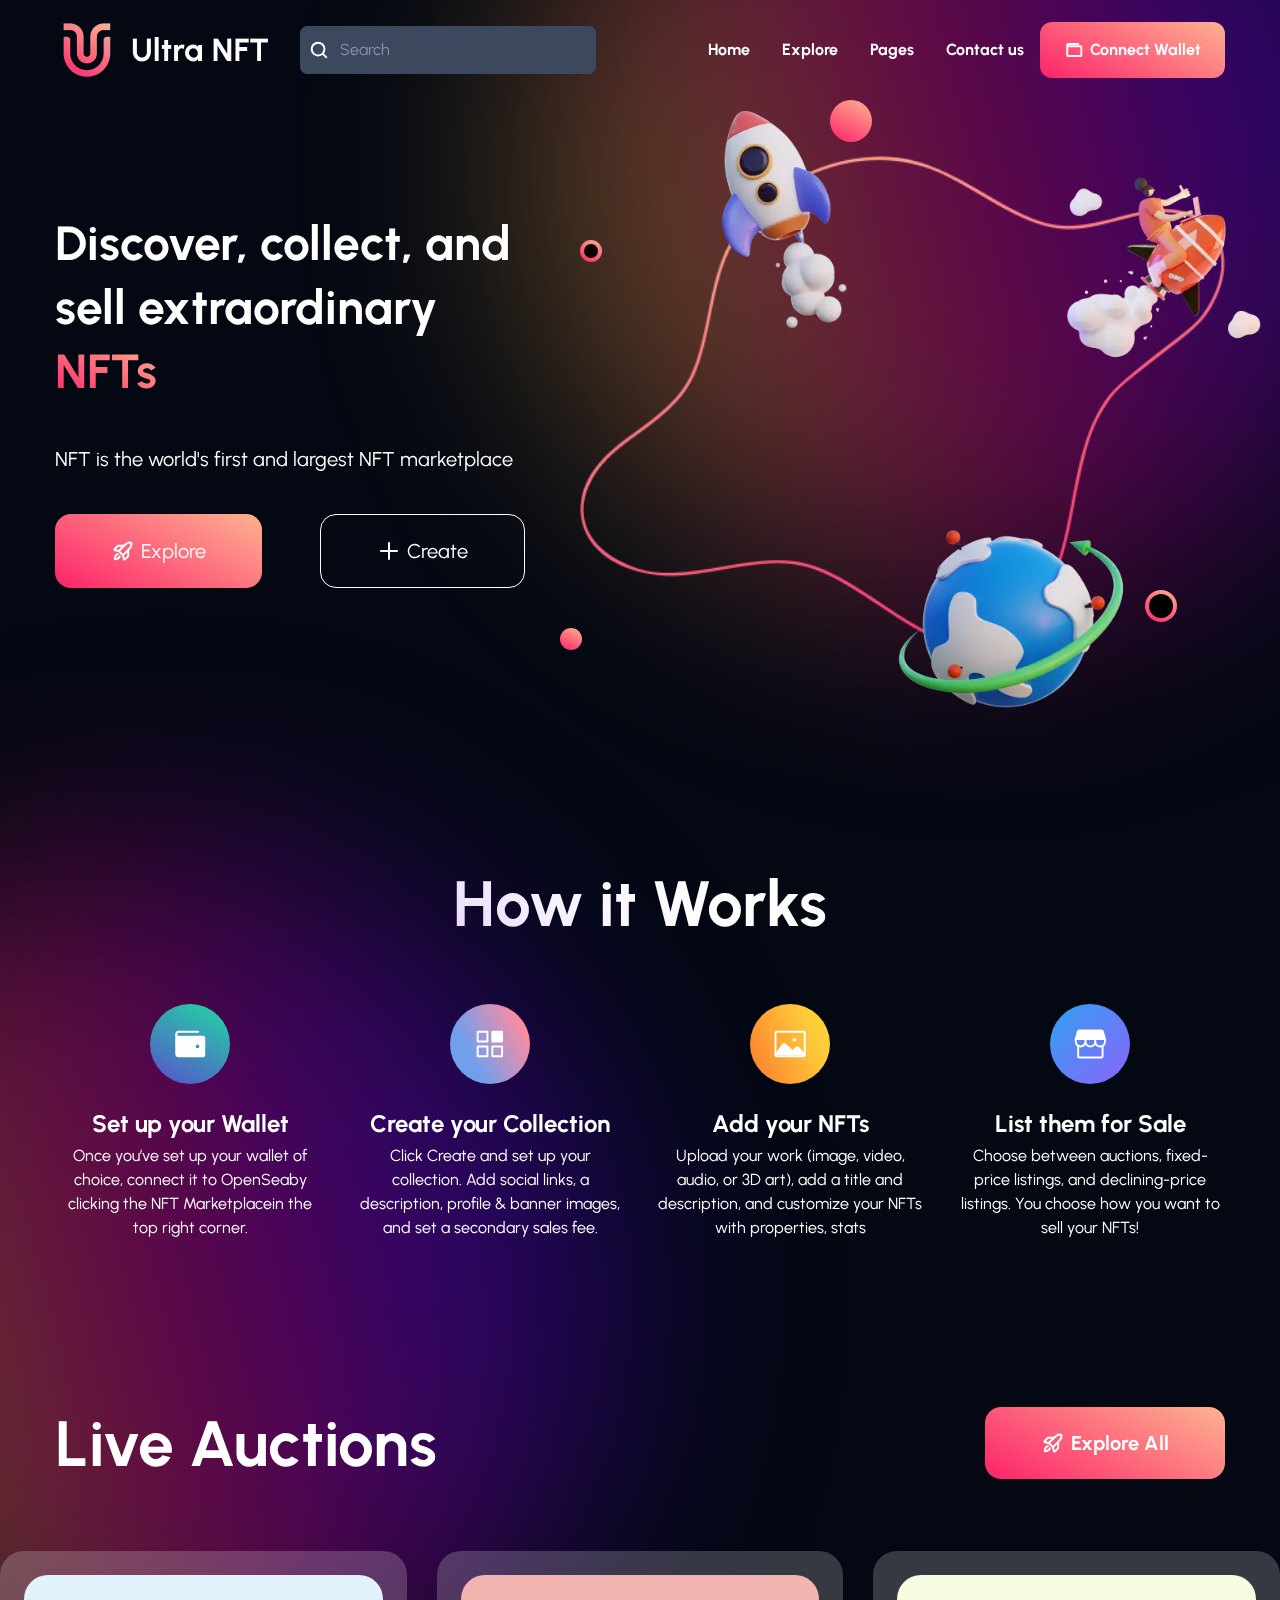
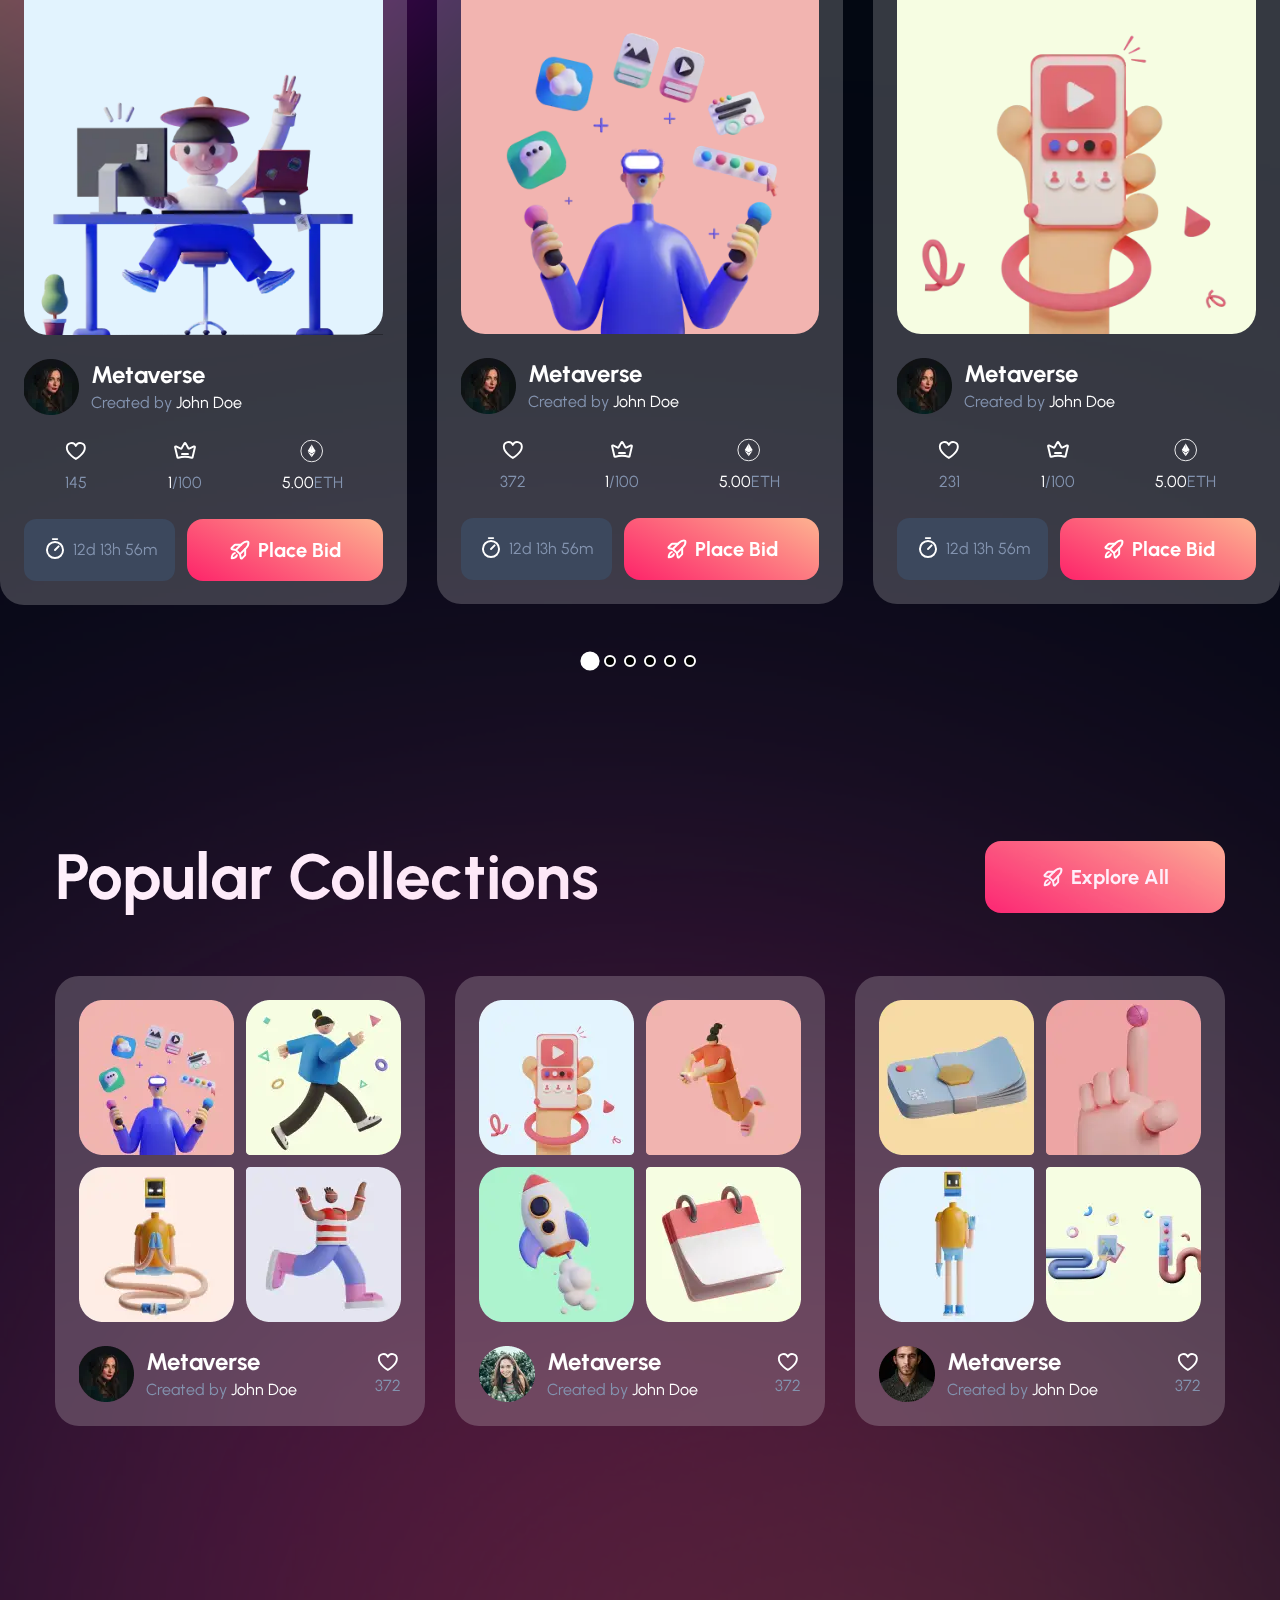
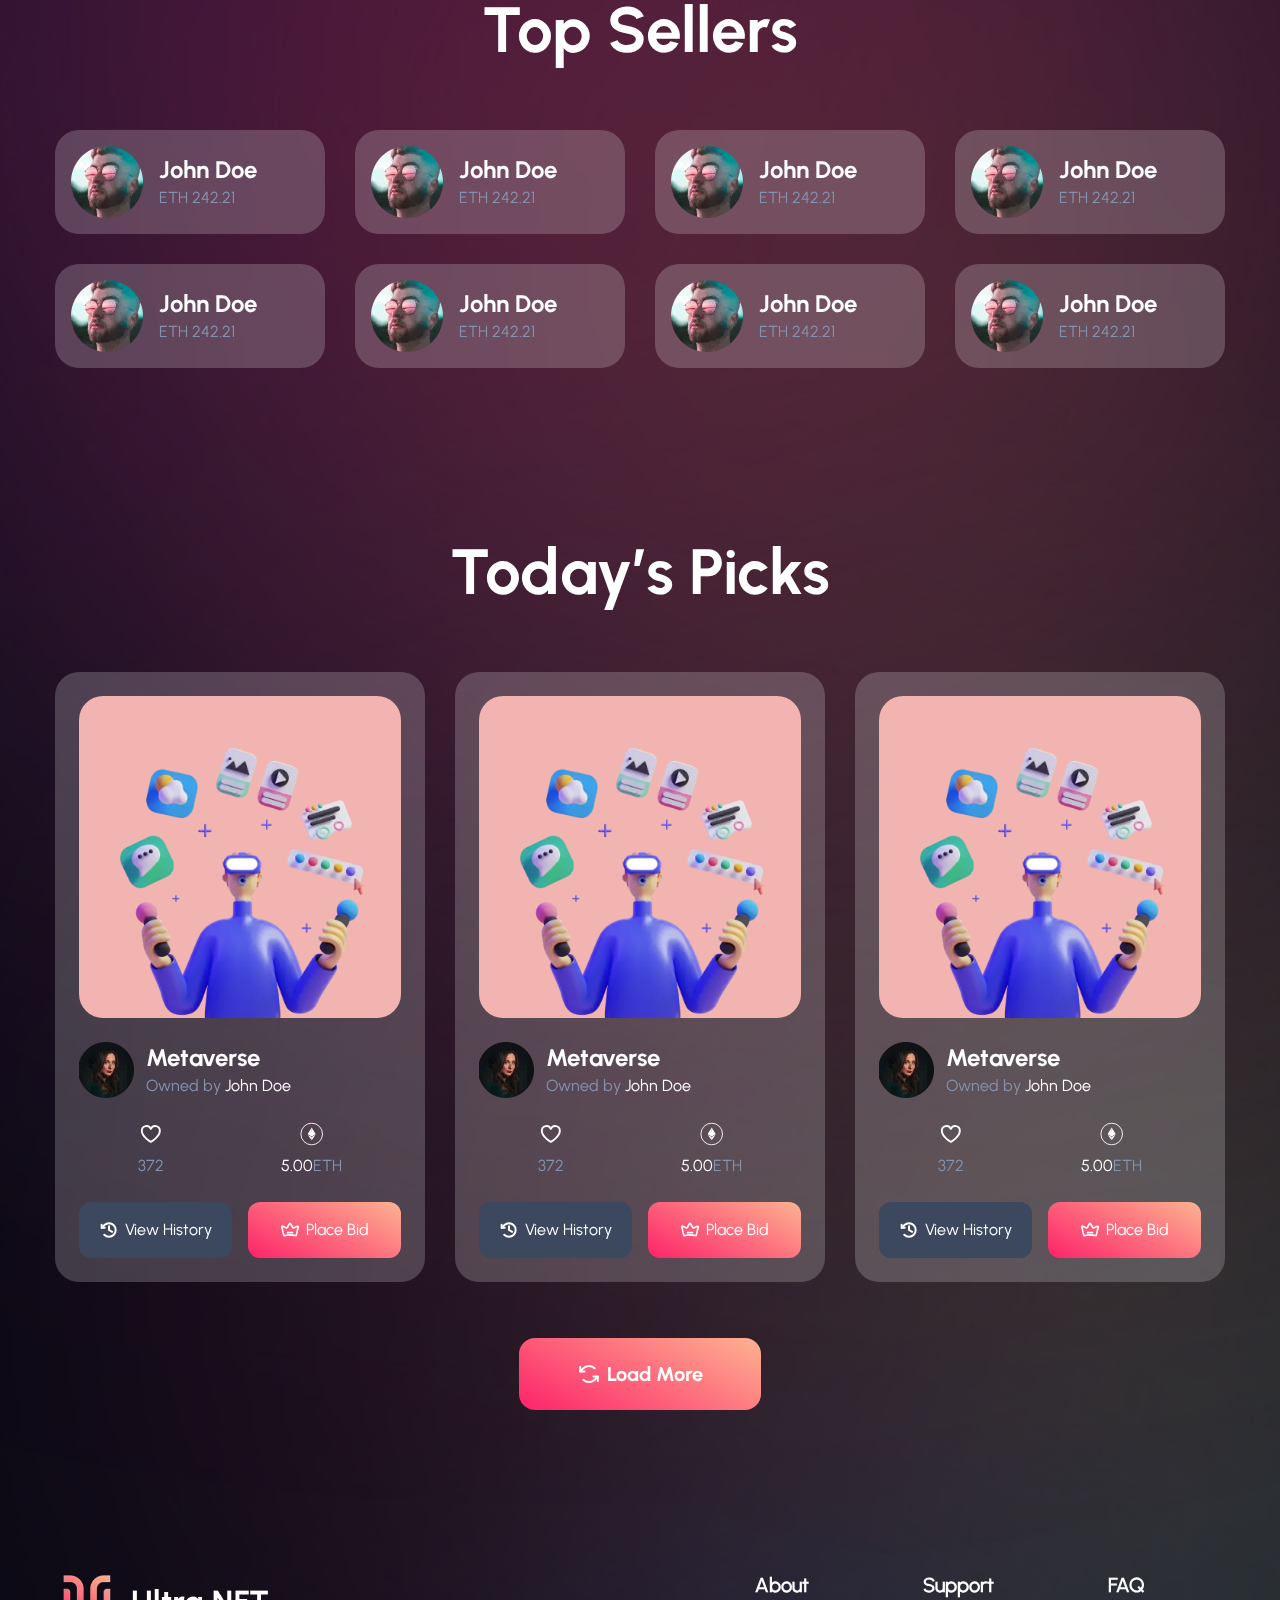
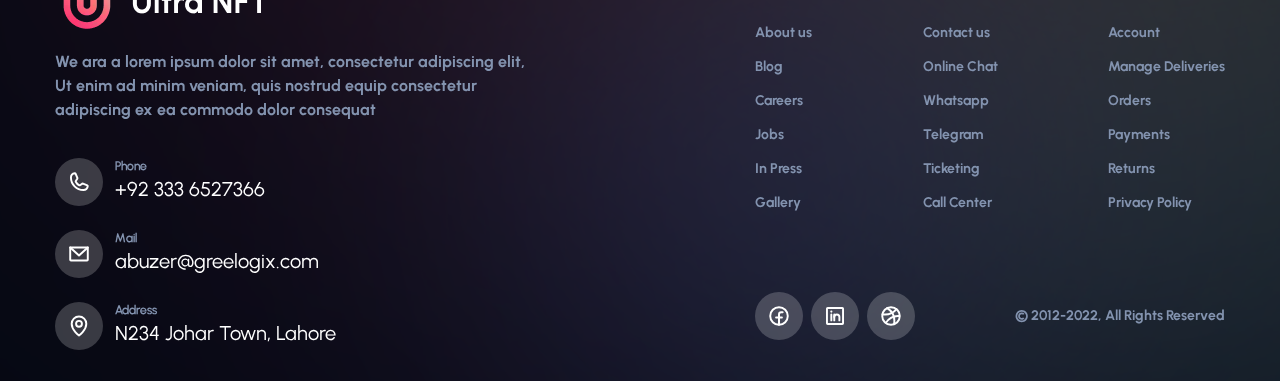
==== index.html @ 26df8d8e "Add files via upload" ====
<!DOCTYPE html><html lang="en">   <head>      <!-- Meta -->      <meta charset='UTF-8'>      <meta http-equiv='X-UA-Compatible' content='IE=edge'>      <meta name='viewport' content='width=device-width, initial-scale=1.0'>      <meta name='apple-mobile-web-app-capable' content='yes'>      <meta content='yes' name='apple-touch-fullscreen' />      <meta name='apple-mobile-web-app-status-bar-style' content='black'>      <meta name='mssmarttagspreventparsing' content='true'>      <meta name='yandex-verification' content='38ffc5af88a5d596'>      <meta name='google-site-verification' content='8porN1DgQJZZs7RTNJO_O0OTJG6d3swz6xW0bXPfXVc'>      <meta name='robots' content='index, follow'>      <meta name='author' content='Oliynyk Artem'>      <meta name='description' content='Page was made by Artem Oliynyk Page was made by Artem Oliynyk Page was made by Artem Oliynyk Page was made by Artem Oliynyk Page was made by Artem Oliynyk Page was made by Artem Oliynyk'>      <!-- css -->      <link rel="stylesheet" crossorigin="use-credentials" href="css/style.min.css">       <link rel="stylesheet" crossorigin="anonymous" href="https://www.unpkg.com/swiper/swiper-bundle.min.css">      <link rel="apple-touch-icon" sizes="180x180" href="img/favicon/apple-touch-icon.png">      <link rel="icon" type="image/png" sizes="32x32" href="img/favicon/favicon-32x32.png">      <link rel="icon" type="image/png" sizes="16x16" href="img/favicon//favicon-16x16.png">      <!-- title -->      <title>Главная</title>   </head>   <body>      <div class="container">         <header class='header'>   <div class='wrapper'>      <div class='header__body'>         <a href='index.html' class='header__logo'>            <picture><source srcset="img/logo.webp" type="image/webp"><img src="img/logo.png" alt=""></picture>         </a>          <div class='header__burger'>             <span></span>          </div>         <div class='header__menu'>            <form action="#" class="header__form">               <button type="submit" class="header__form-button"><picture><source srcset="img/icons/icons.svg#search" type="image/webp"><img src="img/icons/icons.svg#search" alt=""></picture></button>               <input type="text" class="header__form-input header__link text" placeholder="Search">            </form>            <div class="header__container">               <ul class='header__list'>                  <li>                     <a href="index.html" class="header__link text">Home</a>                  </li>                  <li>                     <a href="explore.html" class="header__link text">Explore</a>                  </li>                  <li>                     <a href="#" class="header__link text">Pages</a>                  </li>                  <li>                     <a href="#" class="header__link text">Contact us</a>                  </li>               </ul>               <a href="#" class="header__button header__link text"><picture><source srcset="img/icons/icons.svg#wallet" type="image/webp"><img src="img/icons/icons.svg#wallet" alt=""></picture>Connect Wallet</a>            </div>         </div>      </div>   </div></header>         <main class="main">         <div class="decor decor--first"></div>           <section class="start">              <div class="wrapper">                 <div class="start__body">                  <div class="start__container">                     <h1 class="start__title">Discover, collect, and sell extraordinary<span> NFTs</span></h1>                     <p class="start__text subtitle">NFT is the world's first and largest NFT marketplace</p>                     <div class="start__content">                        <a href="explore.html" class="start__button button button--color start__text subtitle"><picture><source srcset="img/icons/icons.svg#rocket" type="image/webp"><img src="img/icons/icons.svg#rocket" alt=""></picture> Explore</a>                        <a href="#" class="start__button button button--black start__text subtitle"><picture><source srcset="img/icons/icons.svg#plus" type="image/webp"><img src="img/icons/icons.svg#plus" alt=""></picture>Create</a>                     </div>                  </div>                  <div class="start__img">                     <picture><source srcset="img/start-rocket1.webp" type="image/webp"><img src="img/start-rocket1.png" class="start__item start__item--first" alt=""></picture>                     <picture><source srcset="img/start-rocket2.webp" type="image/webp"><img src="img/start-rocket2.png" class="start__item start__item--second" alt=""></picture>                     <picture><source srcset="img/start-planet.webp" type="image/webp"><img src="img/start-planet.png" class="start__item start__item--third" alt=""></picture>                     <div class="start__decor start__decor--border start__decor--first"></div>                     <div class="start__decor start__decor--full start__decor--second"></div>                     <div class="start__decor start__decor--border start__decor--third"></div>                     <div class="start__decor start__decor--full start__decor--fourth"></div>                  </div>                 </div>              </div>           </section>           <section class="work post">              <div class="wrapper">                 <h2 class="work__title title">How it Works</h2>                 <div class="work__items">                     <div class="work__item">                        <div class="work__item-img">                           <picture><source srcset="img/icons/icons.svg#work-1" type="image/webp"><img src="img/icons/icons.svg#work-1" alt=""></picture>                        </div>                        <h4 class="work__item-title subtext">Set up your Wallet</h4>                        <p class="work__item-text text">Once you’ve set up your wallet of choice, connect it to OpenSeaby clicking the NFT Marketplacein the top right corner.</p>                     </div>                     <div class="work__item">                        <div class="work__item-img">                           <picture><source srcset="img/icons/icons.svg#work-2" type="image/webp"><img src="img/icons/icons.svg#work-2" alt=""></picture>                        </div>                        <h4 class="work__item-title subtext">Create your Collection</h4>                        <p class="work__item-text text">Click Create and set up your collection. Add social links, a description, profile & banner images, and set a secondary sales fee.</p>                     </div>                     <div class="work__item">                        <div class="work__item-img">                           <picture><source srcset="img/icons/icons.svg#work-3" type="image/webp"><img src="img/icons/icons.svg#work-3" alt=""></picture>                        </div>                        <h4 class="work__item-title subtext">Add your NFTs</h4>                        <p class="work__item-text text">Upload your work (image, video, audio, or 3D art), add a title and description, and customize your NFTs with properties, stats</p>                     </div>                     <div class="work__item">                        <div class="work__item-img">                           <picture><source srcset="img/icons/icons.svg#work-4" type="image/webp"><img src="img/icons/icons.svg#work-4" alt=""></picture>                        </div>                        <h4 class="work__item-title subtext">List them for Sale</h4>                        <p class="work__item-text text">Choose between auctions, fixed-price listings, and declining-price listings. You choose how you want to sell your NFTs!</p>                     </div>                 </div>              </div>              <div class="decor decor--second"></div>           </section>           <section class="auction">              <div class="wrapper">                 <div class="auction__container">                    <h2 class="auction__title title">Live Auctions</h2>                    <a href="explore.html" class="auction__button button button--color subtitle"><picture><source srcset="img/icons/icons.svg#rocket" type="image/webp"><img src="img/icons/icons.svg#rocket" alt=""></picture>Explore All</a>                 </div>               </div>                 <div class='auction__swiper swiper'>                    <div class='swiper-container'>                       <div class='swiper-wrapper'>                          <div class='swiper-slide slide'>                             <div class="slide__img">                                <picture><source srcset="img/swiper-1.webp" type="image/webp"><img src="img/swiper-1.png" alt=""></picture>                             </div>                             <div class="slide__contact">                                 <picture><source srcset="img/swiper-contact.webp" type="image/webp"><img src="img/swiper-contact.png" alt=""></picture>                                 <div class="slide__contact-info">                                    <h4 class="slide__title subtext">Metaverse</h4>                                    <p class="slide__text text">Created by <span>John Doe</span></p>                                 </div>                              </div>                              <div class="slide__items">                                 <div class="slide__item">                                    <picture><source srcset="img/icons/icons.svg#heart" type="image/webp"><img src="img/icons/icons.svg#heart" alt=""></picture>                                    <p class="slide__text text">145</p>                                 </div>                                 <div class="slide__item">                                    <picture><source srcset="img/icons/icons.svg#crown" type="image/webp"><img src="img/icons/icons.svg#crown" alt=""></picture>                                    <p class="slide__text text"><span>1</span>/100</p>                                 </div>                                 <div class="slide__item">                                    <picture><source srcset="img/icons/icons.svg#coin" type="image/webp"><img src="img/icons/icons.svg#coin" alt=""></picture>                                    <p class="slide__text text"><span>5.00</span>ETH</p>                                 </div>                              </div>                              <div class="slide__content">                                <div class="slide__time slide__text text"><picture><source srcset="img/icons/icons.svg#timer" type="image/webp"><img src="img/icons/icons.svg#timer" alt=""></picture>12d 13h 56m</div>                                <a href="#" class="auction__button button button--color subtitle"><picture><source srcset="img/icons/icons.svg#rocket" type="image/webp"><img src="img/icons/icons.svg#rocket" alt=""></picture>Place Bid</a>                              </div>                                                        </div>                           <div class='swiper-slide slide'>                              <div class="slide__img">                                 <picture><source srcset="img/swiper-2.webp" type="image/webp"><img src="img/swiper-2.png" alt=""></picture>                              </div>                              <div class="slide__contact">                                  <picture><source srcset="img/swiper-contact.webp" type="image/webp"><img src="img/swiper-contact.png" alt=""></picture>                                  <div class="slide__contact-info">                                     <h4 class="slide__title subtext">Metaverse</h4>                                     <p class="slide__text text">Created by <span>John Doe</span></p>                                  </div>                               </div>                               <div class="slide__items">                                  <div class="slide__item">                                     <picture><source srcset="img/icons/icons.svg#heart" type="image/webp"><img src="img/icons/icons.svg#heart" alt=""></picture>                                     <p class="slide__text text">372</p>                                  </div>                                  <div class="slide__item">                                     <picture><source srcset="img/icons/icons.svg#crown" type="image/webp"><img src="img/icons/icons.svg#crown" alt=""></picture>                                     <p class="slide__text text"><span>1</span>/100</p>                                  </div>                                  <div class="slide__item">                                     <picture><source srcset="img/icons/icons.svg#coin" type="image/webp"><img src="img/icons/icons.svg#coin" alt=""></picture>                                     <p class="slide__text text"><span>5.00</span>ETH</p>                                  </div>                               </div>                               <div class="slide__content">                                 <div class="slide__time slide__text text"><picture><source srcset="img/icons/icons.svg#timer" type="image/webp"><img src="img/icons/icons.svg#timer" alt=""></picture>12d 13h 56m</div>                                 <a href="#" class="auction__button button button--color subtitle"><picture><source srcset="img/icons/icons.svg#rocket" type="image/webp"><img src="img/icons/icons.svg#rocket" alt=""></picture>Place Bid</a>                               </div>                                                         </div>                            <div class='swiper-slide slide'>                              <div class="slide__img">                                 <picture><source srcset="img/swiper-3.webp" type="image/webp"><img src="img/swiper-3.png" alt=""></picture>                              </div>                              <div class="slide__contact">                                  <picture><source srcset="img/swiper-contact.webp" type="image/webp"><img src="img/swiper-contact.png" alt=""></picture>                                  <div class="slide__contact-info">                                     <h4 class="slide__title subtext">Metaverse</h4>                                     <p class="slide__text text">Created by <span>John Doe</span></p>                                  </div>                               </div>                               <div class="slide__items">                                  <div class="slide__item">                                     <picture><source srcset="img/icons/icons.svg#heart" type="image/webp"><img src="img/icons/icons.svg#heart" alt=""></picture>                                     <p class="slide__text text">231</p>                                  </div>                                  <div class="slide__item">                                     <picture><source srcset="img/icons/icons.svg#crown" type="image/webp"><img src="img/icons/icons.svg#crown" alt=""></picture>                                     <p class="slide__text text"><span>1</span>/100</p>                                  </div>                                  <div class="slide__item">                                     <picture><source srcset="img/icons/icons.svg#coin" type="image/webp"><img src="img/icons/icons.svg#coin" alt=""></picture>                                     <p class="slide__text text"><span>5.00</span>ETH</p>                                  </div>                               </div>                               <div class="slide__content">                                 <div class="slide__time slide__text text"><picture><source srcset="img/icons/icons.svg#timer" type="image/webp"><img src="img/icons/icons.svg#timer" alt=""></picture>12d 13h 56m</div>                                 <a href="#" class="auction__button button button--color subtitle"><picture><source srcset="img/icons/icons.svg#rocket" type="image/webp"><img src="img/icons/icons.svg#rocket" alt=""></picture>Place Bid</a>                               </div>                                                         </div>                            <div class='swiper-slide slide'>                              <div class="slide__img">                                 <picture><source srcset="img/swiper-4.webp" type="image/webp"><img src="img/swiper-4.png" alt=""></picture>                              </div>                              <div class="slide__contact">                                  <picture><source srcset="img/swiper-contact.webp" type="image/webp"><img src="img/swiper-contact.png" alt=""></picture>                                  <div class="slide__contact-info">                                     <h4 class="slide__title subtext">Metaverse</h4>                                     <p class="slide__text text">Created by <span>John Doe</span></p>                                  </div>                               </div>                               <div class="slide__items">                                  <div class="slide__item">                                     <picture><source srcset="img/icons/icons.svg#heart" type="image/webp"><img src="img/icons/icons.svg#heart" alt=""></picture>                                     <p class="slide__text text">321</p>                                  </div>                                  <div class="slide__item">                                     <picture><source srcset="img/icons/icons.svg#crown" type="image/webp"><img src="img/icons/icons.svg#crown" alt=""></picture>                                     <p class="slide__text text"><span>1</span>/100</p>                                  </div>                                  <div class="slide__item">                                     <picture><source srcset="img/icons/icons.svg#coin" type="image/webp"><img src="img/icons/icons.svg#coin" alt=""></picture>                                     <p class="slide__text text"><span>5.00</span>ETH</p>                                  </div>                               </div>                               <div class="slide__content">                                 <div class="slide__time slide__text text"><picture><source srcset="img/icons/icons.svg#timer" type="image/webp"><img src="img/icons/icons.svg#timer" alt=""></picture>12d 13h 56m</div>                                 <a href="#" class="auction__button button button--color subtitle"><picture><source srcset="img/icons/icons.svg#rocket" type="image/webp"><img src="img/icons/icons.svg#rocket" alt=""></picture>Place Bid</a>                               </div>                                                         </div>                            <div class='swiper-slide slide'>                              <div class="slide__img">                                 <picture><source srcset="img/swiper-3.webp" type="image/webp"><img src="img/swiper-3.png" alt=""></picture>                              </div>                              <div class="slide__contact">                                  <picture><source srcset="img/swiper-contact.webp" type="image/webp"><img src="img/swiper-contact.png" alt=""></picture>                                  <div class="slide__contact-info">                                     <h4 class="slide__title subtext">Metaverse</h4>                                     <p class="slide__text text">Created by <span>John Doe</span></p>                                  </div>                               </div>                               <div class="slide__items">                                  <div class="slide__item">                                     <picture><source srcset="img/icons/icons.svg#heart" type="image/webp"><img src="img/icons/icons.svg#heart" alt=""></picture>                                     <p class="slide__text text">231</p>                                  </div>                                  <div class="slide__item">                                     <picture><source srcset="img/icons/icons.svg#crown" type="image/webp"><img src="img/icons/icons.svg#crown" alt=""></picture>                                     <p class="slide__text text"><span>1</span>/100</p>                                  </div>                                  <div class="slide__item">                                     <picture><source srcset="img/icons/icons.svg#coin" type="image/webp"><img src="img/icons/icons.svg#coin" alt=""></picture>                                     <p class="slide__text text"><span>5.00</span>ETH</p>                                  </div>                               </div>                               <div class="slide__content">                                 <div class="slide__time slide__text text"><picture><source srcset="img/icons/icons.svg#timer" type="image/webp"><img src="img/icons/icons.svg#timer" alt=""></picture>12d 13h 56m</div>                                 <a href="#" class="auction__button button button--color subtitle"><picture><source srcset="img/icons/icons.svg#rocket" type="image/webp"><img src="img/icons/icons.svg#rocket" alt=""></picture>Place Bid</a>                               </div>                                                         </div>                            <div class='swiper-slide slide'>                              <div class="slide__img">                                 <picture><source srcset="img/swiper-4.webp" type="image/webp"><img src="img/swiper-4.png" alt=""></picture>                              </div>                              <div class="slide__contact">                                  <picture><source srcset="img/swiper-contact.webp" type="image/webp"><img src="img/swiper-contact.png" alt=""></picture>                                  <div class="slide__contact-info">                                     <h4 class="slide__title subtext">Metaverse</h4>                                     <p class="slide__text text">Created by <span>John Doe</span></p>                                  </div>                               </div>                               <div class="slide__items">                                  <div class="slide__item">                                     <picture><source srcset="img/icons/icons.svg#heart" type="image/webp"><img src="img/icons/icons.svg#heart" alt=""></picture>                                     <p class="slide__text text">321</p>                                  </div>                                  <div class="slide__item">                                     <picture><source srcset="img/icons/icons.svg#crown" type="image/webp"><img src="img/icons/icons.svg#crown" alt=""></picture>                                     <p class="slide__text text"><span>1</span>/100</p>                                  </div>                                  <div class="slide__item">                                     <picture><source srcset="img/icons/icons.svg#coin" type="image/webp"><img src="img/icons/icons.svg#coin" alt=""></picture>                                     <p class="slide__text text"><span>5.00</span>ETH</p>                                  </div>                               </div>                               <div class="slide__content">                                 <div class="slide__time slide__text text"><picture><source srcset="img/icons/icons.svg#timer" type="image/webp"><img src="img/icons/icons.svg#timer" alt=""></picture>12d 13h 56m</div>                                 <a href="#" class="auction__button button button--color subtitle"><picture><source srcset="img/icons/icons.svg#rocket" type="image/webp"><img src="img/icons/icons.svg#rocket" alt=""></picture>Place Bid</a>                               </div>                                                         </div>                        </div>                     </div>                     <div class="swiper-pagination"></div>                  </div>            </section>            <section class="collection">               <div class="wrapper">                  <div class="collection__container">                     <h2 class="collection__title title">Popular Collections</h2>                     <a href="explore.html" class="collection__button button button--color subtitle"><picture><source srcset="img/icons/icons.svg#rocket" type="image/webp"><img src="img/icons/icons.svg#rocket" alt=""></picture>Explore All</a>                  </div>                  <div class="collection__items">                     <div class="collection__item">                        <div class="collection__item-img">                           <picture><source srcset="img/collection-item1-1.webp" type="image/webp"><img src="img/collection-item1-1.png" alt=""></picture>                           <picture><source srcset="img/collection-item1-2.webp" type="image/webp"><img src="img/collection-item1-2.png" alt=""></picture>                           <picture><source srcset="img/collection-item1-3.webp" type="image/webp"><img src="img/collection-item1-3.png" alt=""></picture>                           <picture><source srcset="img/collection-item1-4.webp" type="image/webp"><img src="img/collection-item1-4.png" alt=""></picture>                        </div>                        <div class="collection__item-body">                           <div class="collection__item-contact">                              <picture><source srcset="img/swiper-contact.webp" type="image/webp"><img src="img/swiper-contact.png" alt=""></picture>                              <div class="collection__item-content">                                 <h4 class="collection__item-title subtext">Metaverse</h4>                                 <p class="collection__item-text text">Created by <span>John Doe</span></p>                              </div>                           </div>                           <div class="collection__rate">                              <picture><source srcset="img/icons/icons.svg#heart" type="image/webp"><img src="img/icons/icons.svg#heart" alt=""></picture>                              <p class="collection__item-text text">372</p>                           </div>                        </div>                     </div>                     <div class="collection__item">                        <div class="collection__item-img">                           <picture><source srcset="img/collection-item2-1.webp" type="image/webp"><img src="img/collection-item2-1.png" alt=""></picture>                           <picture><source srcset="img/collection-item2-2.webp" type="image/webp"><img src="img/collection-item2-2.png" alt=""></picture>                           <picture><source srcset="img/collection-item2-3.webp" type="image/webp"><img src="img/collection-item2-3.png" alt=""></picture>                           <picture><source srcset="img/collection-item2-4.webp" type="image/webp"><img src="img/collection-item2-4.png" alt=""></picture>                        </div>                        <div class="collection__item-body">                           <div class="collection__item-contact">                              <picture><source srcset="img/collection-contact-2.webp" type="image/webp"><img src="img/collection-contact-2.png" alt=""></picture>                              <div class="collection__item-content">                                 <h4 class="collection__item-title subtext">Metaverse</h4>                                 <p class="collection__item-text text">Created by <span>John Doe</span></p>                              </div>                           </div>                           <div class="collection__rate">                              <picture><source srcset="img/icons/icons.svg#heart" type="image/webp"><img src="img/icons/icons.svg#heart" alt=""></picture>                              <p class="collection__item-text text">372</p>                           </div>                        </div>                     </div>                     <div class="collection__item">                        <div class="collection__item-img">                           <picture><source srcset="img/collection-item3-1.webp" type="image/webp"><img src="img/collection-item3-1.png" alt=""></picture>                           <picture><source srcset="img/collection-item3-2.webp" type="image/webp"><img src="img/collection-item3-2.png" alt=""></picture>                           <picture><source srcset="img/collection-item3-3.webp" type="image/webp"><img src="img/collection-item3-3.png" alt=""></picture>                           <picture><source srcset="img/collection-item3-4.webp" type="image/webp"><img src="img/collection-item3-4.png" alt=""></picture>                        </div>                        <div class="collection__item-body">                           <div class="collection__item-contact">                              <picture><source srcset="img/collection-contact-3.webp" type="image/webp"><img src="img/collection-contact-3.png" alt=""></picture>                              <div class="collection__item-content">                                 <h4 class="collection__item-title subtext">Metaverse</h4>                                 <p class="collection__item-text text">Created by <span>John Doe</span></p>                              </div>                           </div>                           <div class="collection__rate">                              <picture><source srcset="img/icons/icons.svg#heart" type="image/webp"><img src="img/icons/icons.svg#heart" alt=""></picture>                              <p class="collection__item-text text">372</p>                           </div>                        </div>                     </div>                  </div>               </div>               <div class="decor decor--third">                  <div class="decor__item"></div>               </div>            </section>            <section class="sellers">               <div class="wrapper">                  <h2 class="sellers__title title">Top Sellers</h2>                  <div class="sellers__items">                     <div class="sellers__item">                        <picture><source srcset="img/seller-contact.webp" type="image/webp"><img src="img/seller-contact.png" alt=""></picture>                        <div class="sellers__item-content">                           <h4 class="sellers__item-title subtext">John Doe</h4>                           <p class="sellers__item-text text">ETH 242.21</p>                        </div>                     </div>                     <div class="sellers__item">                        <picture><source srcset="img/seller-contact.webp" type="image/webp"><img src="img/seller-contact.png" alt=""></picture>                        <div class="sellers__item-content">                           <h4 class="sellers__item-title subtext">John Doe</h4>                           <p class="sellers__item-text text">ETH 242.21</p>                        </div>                     </div>                     <div class="sellers__item">                        <picture><source srcset="img/seller-contact.webp" type="image/webp"><img src="img/seller-contact.png" alt=""></picture>                        <div class="sellers__item-content">                           <h4 class="sellers__item-title subtext">John Doe</h4>                           <p class="sellers__item-text text">ETH 242.21</p>                        </div>                     </div>                     <div class="sellers__item">                        <picture><source srcset="img/seller-contact.webp" type="image/webp"><img src="img/seller-contact.png" alt=""></picture>                        <div class="sellers__item-content">                           <h4 class="sellers__item-title subtext">John Doe</h4>                           <p class="sellers__item-text text">ETH 242.21</p>                        </div>                     </div>                     <div class="sellers__item">                        <picture><source srcset="img/seller-contact.webp" type="image/webp"><img src="img/seller-contact.png" alt=""></picture>                        <div class="sellers__item-content">                           <h4 class="sellers__item-title subtext">John Doe</h4>                           <p class="sellers__item-text text">ETH 242.21</p>                        </div>                     </div>                     <div class="sellers__item">                        <picture><source srcset="img/seller-contact.webp" type="image/webp"><img src="img/seller-contact.png" alt=""></picture>                        <div class="sellers__item-content">                           <h4 class="sellers__item-title subtext">John Doe</h4>                           <p class="sellers__item-text text">ETH 242.21</p>                        </div>                     </div>                     <div class="sellers__item">                        <picture><source srcset="img/seller-contact.webp" type="image/webp"><img src="img/seller-contact.png" alt=""></picture>                        <div class="sellers__item-content">                           <h4 class="sellers__item-title subtext">John Doe</h4>                           <p class="sellers__item-text text">ETH 242.21</p>                        </div>                     </div>                     <div class="sellers__item">                           <picture><source srcset="img/seller-contact.webp" type="image/webp"><img src="img/seller-contact.png" alt=""></picture>                        <div class="sellers__item-content">                           <h4 class="sellers__item-title subtext">John Doe</h4>                           <p class="sellers__item-text text">ETH 242.21</p>                        </div>                     </div>                  </div>               </div>            </section>            <section class="picks">               <div class="wrapper">                  <h2 class="picks__title title">Today’s Picks</h2>                  <div class="picks__items">                     <div class="picks__item">                        <div class="picks__item-img">                           <picture><source srcset="img/swiper-2.webp" type="image/webp"><img src="img/swiper-2.png" alt=""></picture>                        </div>                        <div class="picks__item-contact">                           <picture><source srcset="img/swiper-contact.webp" type="image/webp"><img src="img/swiper-contact.png" alt=""></picture>                           <div class="picks__item-content">                              <h4 class="picks__item-title subtext">Metaverse</h4>                              <p class="picks__item-text text">Owned by <span>John Doe</span></p>                           </div>                        </div>                        <div class="picks__item-container">                           <div class="picks__item-block">                              <picture><source srcset="img/icons/icons.svg#heart" type="image/webp"><img src="img/icons/icons.svg#heart" alt=""></picture>                              <p class="picks__item-text text">372</p>                           </div>                           <div class="picks__item-block">                              <picture><source srcset="img/icons/icons.svg#coin" type="image/webp"><img src="img/icons/icons.svg#coin" alt=""></picture>                              <p class="picks__item-text text"><span>5.00</span>ETH</p>                           </div>                        </div>                        <div class="picks__item-elements">                           <a href="#" class="picks__item-button picks__item-button--black picks__item-text text "><picture><source srcset="img/icons/icons.svg#history" type="image/webp"><img src="img/icons/icons.svg#history" alt=""></picture>View History</a>                           <a href="#" class="picks__item-button picks__item-button--color picks__item-text text "><picture><source srcset="img/icons/icons.svg#crown" type="image/webp"><img src="img/icons/icons.svg#crown" alt=""></picture>Place Bid</a>                        </div>                     </div>                     <div class="picks__item">                        <div class="picks__item-img">                           <picture><source srcset="img/swiper-2.webp" type="image/webp"><img src="img/swiper-2.png" alt=""></picture>                        </div>                        <div class="picks__item-contact">                           <picture><source srcset="img/swiper-contact.webp" type="image/webp"><img src="img/swiper-contact.png" alt=""></picture>                           <div class="picks__item-content">                              <h4 class="picks__item-title subtext">Metaverse</h4>                              <p class="picks__item-text text">Owned by <span>John Doe</span></p>                           </div>                        </div>                        <div class="picks__item-container">                           <div class="picks__item-block">                              <picture><source srcset="img/icons/icons.svg#heart" type="image/webp"><img src="img/icons/icons.svg#heart" alt=""></picture>                              <p class="picks__item-text text">372</p>                           </div>                           <div class="picks__item-block">                              <picture><source srcset="img/icons/icons.svg#coin" type="image/webp"><img src="img/icons/icons.svg#coin" alt=""></picture>                              <p class="picks__item-text text"><span>5.00</span>ETH</p>                           </div>                        </div>                        <div class="picks__item-elements">                           <a href="#" class="picks__item-button picks__item-button--black picks__item-text text "><picture><source srcset="img/icons/icons.svg#history" type="image/webp"><img src="img/icons/icons.svg#history" alt=""></picture>View History</a>                           <a href="#" class="picks__item-button picks__item-button--color picks__item-text text "><picture><source srcset="img/icons/icons.svg#crown" type="image/webp"><img src="img/icons/icons.svg#crown" alt=""></picture>Place Bid</a>                        </div>                     </div>                     <div class="picks__item">                        <div class="picks__item-img">                           <picture><source srcset="img/swiper-2.webp" type="image/webp"><img src="img/swiper-2.png" alt=""></picture>                        </div>                        <div class="picks__item-contact">                           <picture><source srcset="img/swiper-contact.webp" type="image/webp"><img src="img/swiper-contact.png" alt=""></picture>                           <div class="picks__item-content">                              <h4 class="picks__item-title subtext">Metaverse</h4>                              <p class="picks__item-text text">Owned by <span>John Doe</span></p>                           </div>                        </div>                        <div class="picks__item-container">                           <div class="picks__item-block">                              <picture><source srcset="img/icons/icons.svg#heart" type="image/webp"><img src="img/icons/icons.svg#heart" alt=""></picture>                              <p class="picks__item-text text">372</p>                           </div>                           <div class="picks__item-block">                              <picture><source srcset="img/icons/icons.svg#coin" type="image/webp"><img src="img/icons/icons.svg#coin" alt=""></picture>                              <p class="picks__item-text text"><span>5.00</span>ETH</p>                           </div>                        </div>                        <div class="picks__item-elements">                           <a href="#" class="picks__item-button picks__item-button--black picks__item-text text "><picture><source srcset="img/icons/icons.svg#history" type="image/webp"><img src="img/icons/icons.svg#history" alt=""></picture>View History</a>                           <a href="#" class="picks__item-button picks__item-button--color picks__item-text text"><picture><source srcset="img/icons/icons.svg#crown" type="image/webp"><img src="img/icons/icons.svg#crown" alt=""></picture>Place Bid</a>                        </div>                     </div>                     <div class="picks__item">                        <div class="picks__item-img">                           <picture><source srcset="img/swiper-2.webp" type="image/webp"><img src="img/swiper-2.png" alt=""></picture>                        </div>                        <div class="picks__item-contact">                           <picture><source srcset="img/swiper-contact.webp" type="image/webp"><img src="img/swiper-contact.png" alt=""></picture>                           <div class="picks__item-content">                              <h4 class="picks__item-title subtext">Metaverse</h4>                              <p class="picks__item-text text">Owned by <span>John Doe</span></p>                           </div>                        </div>                        <div class="picks__item-container">                           <div class="picks__item-block">                              <picture><source srcset="img/icons/icons.svg#heart" type="image/webp"><img src="img/icons/icons.svg#heart" alt=""></picture>                              <p class="picks__item-text text">372</p>                           </div>                           <div class="picks__item-block">                              <picture><source srcset="img/icons/icons.svg#coin" type="image/webp"><img src="img/icons/icons.svg#coin" alt=""></picture>                              <p class="picks__item-text text"><span>5.00</span>ETH</p>                           </div>                        </div>                        <div class="picks__item-elements">                           <a href="#" class="picks__item-button picks__item-button--black picks__item-text text "><picture><source srcset="img/icons/icons.svg#history" type="image/webp"><img src="img/icons/icons.svg#history" alt=""></picture>View History</a>                           <a href="#" class="picks__item-button picks__item-button--color picks__item-text text "><picture><source srcset="img/icons/icons.svg#crown" type="image/webp"><img src="img/icons/icons.svg#crown" alt=""></picture>Place Bid</a>                        </div>                     </div>                     <div class="picks__item">                        <div class="picks__item-img">                           <picture><source srcset="img/swiper-2.webp" type="image/webp"><img src="img/swiper-2.png" alt=""></picture>                        </div>                        <div class="picks__item-contact">                           <picture><source srcset="img/swiper-contact.webp" type="image/webp"><img src="img/swiper-contact.png" alt=""></picture>                           <div class="picks__item-content">                              <h4 class="picks__item-title subtext">Metaverse</h4>                              <p class="picks__item-text text">Owned by <span>John Doe</span></p>                           </div>                        </div>                        <div class="picks__item-container">                           <div class="picks__item-block">                              <picture><source srcset="img/icons/icons.svg#heart" type="image/webp"><img src="img/icons/icons.svg#heart" alt=""></picture>                              <p class="picks__item-text text">372</p>                           </div>                           <div class="picks__item-block">                              <picture><source srcset="img/icons/icons.svg#coin" type="image/webp"><img src="img/icons/icons.svg#coin" alt=""></picture>                              <p class="picks__item-text text"><span>5.00</span>ETH</p>                           </div>                        </div>                        <div class="picks__item-elements">                           <a href="#" class="picks__item-button picks__item-button--black picks__item-text text "><picture><source srcset="img/icons/icons.svg#history" type="image/webp"><img src="img/icons/icons.svg#history" alt=""></picture>View History</a>                           <a href="#" class="picks__item-button picks__item-button--color picks__item-text text "><picture><source srcset="img/icons/icons.svg#crown" type="image/webp"><img src="img/icons/icons.svg#crown" alt=""></picture>Place Bid</a>                        </div>                     </div>                     <div class="picks__item">                        <div class="picks__item-img">                           <picture><source srcset="img/swiper-2.webp" type="image/webp"><img src="img/swiper-2.png" alt=""></picture>                        </div>                        <div class="picks__item-contact">                           <picture><source srcset="img/swiper-contact.webp" type="image/webp"><img src="img/swiper-contact.png" alt=""></picture>                           <div class="picks__item-content">                              <h4 class="picks__item-title subtext">Metaverse</h4>                              <p class="picks__item-text text">Owned by <span>John Doe</span></p>                           </div>                        </div>                        <div class="picks__item-container">                           <div class="picks__item-block">                              <picture><source srcset="img/icons/icons.svg#heart" type="image/webp"><img src="img/icons/icons.svg#heart" alt=""></picture>                              <p class="picks__item-text text">372</p>                           </div>                           <div class="picks__item-block">                              <picture><source srcset="img/icons/icons.svg#coin" type="image/webp"><img src="img/icons/icons.svg#coin" alt=""></picture>                              <p class="picks__item-text text"><span>5.00</span>ETH</p>                           </div>                        </div>                        <div class="picks__item-elements">                           <a href="#" class="picks__item-button picks__item-button--black picks__item-text text "><picture><source srcset="img/icons/icons.svg#history" type="image/webp"><img src="img/icons/icons.svg#history" alt=""></picture>View History</a>                           <a href="#" class="picks__item-button picks__item-button--color picks__item-text text "><picture><source srcset="img/icons/icons.svg#crown" type="image/webp"><img src="img/icons/icons.svg#crown" alt=""></picture>Place Bid</a>                        </div>                     </div>                     <div class="picks__item">                        <div class="picks__item-img">                           <picture><source srcset="img/swiper-2.webp" type="image/webp"><img src="img/swiper-2.png" alt=""></picture>                        </div>                        <div class="picks__item-contact">                           <picture><source srcset="img/swiper-contact.webp" type="image/webp"><img src="img/swiper-contact.png" alt=""></picture>                           <div class="picks__item-content">                              <h4 class="picks__item-title subtext">Metaverse</h4>                              <p class="picks__item-text text">Owned by <span>John Doe</span></p>                           </div>                        </div>                        <div class="picks__item-container">                           <div class="picks__item-block">                              <picture><source srcset="img/icons/icons.svg#heart" type="image/webp"><img src="img/icons/icons.svg#heart" alt=""></picture>                              <p class="picks__item-text text">372</p>                           </div>                           <div class="picks__item-block">                              <picture><source srcset="img/icons/icons.svg#coin" type="image/webp"><img src="img/icons/icons.svg#coin" alt=""></picture>                              <p class="picks__item-text text"><span>5.00</span>ETH</p>                           </div>                        </div>                        <div class="picks__item-elements">                           <a href="#" class="picks__item-button picks__item-button--black picks__item-text text "><picture><source srcset="img/icons/icons.svg#history" type="image/webp"><img src="img/icons/icons.svg#history" alt=""></picture>View History</a>                           <a href="#" class="picks__item-button picks__item-button--color picks__item-text text "><picture><source srcset="img/icons/icons.svg#crown" type="image/webp"><img src="img/icons/icons.svg#crown" alt=""></picture>Place Bid</a>                        </div>                     </div>                     <div class="picks__item">                        <div class="picks__item-img">                           <picture><source srcset="img/swiper-2.webp" type="image/webp"><img src="img/swiper-2.png" alt=""></picture>                        </div>                        <div class="picks__item-contact">                           <picture><source srcset="img/swiper-contact.webp" type="image/webp"><img src="img/swiper-contact.png" alt=""></picture>                           <div class="picks__item-content">                              <h4 class="picks__item-title subtext">Metaverse</h4>                              <p class="picks__item-text text">Owned by <span>John Doe</span></p>                           </div>                        </div>                        <div class="picks__item-container">                           <div class="picks__item-block">                              <picture><source srcset="img/icons/icons.svg#heart" type="image/webp"><img src="img/icons/icons.svg#heart" alt=""></picture>                              <p class="picks__item-text text">372</p>                           </div>                           <div class="picks__item-block">                              <picture><source srcset="img/icons/icons.svg#coin" type="image/webp"><img src="img/icons/icons.svg#coin" alt=""></picture>                              <p class="picks__item-text text"><span>5.00</span>ETH</p>                           </div>                        </div>                        <div class="picks__item-elements">                           <a href="#" class="picks__item-button picks__item-button--black picks__item-text text "><picture><source srcset="img/icons/icons.svg#history" type="image/webp"><img src="img/icons/icons.svg#history" alt=""></picture>View History</a>                           <a href="#" class="picks__item-button picks__item-button--color picks__item-text text "><picture><source srcset="img/icons/icons.svg#crown" type="image/webp"><img src="img/icons/icons.svg#crown" alt=""></picture>Place Bid</a>                        </div>                     </div>                     <div class="picks__item">                        <div class="picks__item-img">                           <picture><source srcset="img/swiper-2.webp" type="image/webp"><img src="img/swiper-2.png" alt=""></picture>                        </div>                        <div class="picks__item-contact">                           <picture><source srcset="img/swiper-contact.webp" type="image/webp"><img src="img/swiper-contact.png" alt=""></picture>                           <div class="picks__item-content">                              <h4 class="picks__item-title subtext">Metaverse</h4>                              <p class="picks__item-text text">Owned by <span>John Doe</span></p>                           </div>                        </div>                        <div class="picks__item-container">                           <div class="picks__item-block">                              <picture><source srcset="img/icons/icons.svg#heart" type="image/webp"><img src="img/icons/icons.svg#heart" alt=""></picture>                              <p class="picks__item-text text">372</p>                           </div>                           <div class="picks__item-block">                              <picture><source srcset="img/icons/icons.svg#coin" type="image/webp"><img src="img/icons/icons.svg#coin" alt=""></picture>                              <p class="picks__item-text text"><span>5.00</span>ETH</p>                           </div>                        </div>                        <div class="picks__item-elements">                           <a href="#" class="picks__item-button picks__item-button--black picks__item-text text "><picture><source srcset="img/icons/icons.svg#history" type="image/webp"><img src="img/icons/icons.svg#history" alt=""></picture>View History</a>                           <a href="#" class="picks__item-button picks__item-button--color picks__item-text text "><picture><source srcset="img/icons/icons.svg#crown" type="image/webp"><img src="img/icons/icons.svg#crown" alt=""></picture>Place Bid</a>                        </div>                     </div>                  </div>                  <div id="load" class="picks__button button button--color subtitle"><picture><source srcset="img/icons/icons.svg#load" type="image/webp"><img src="img/icons/icons.svg#load" alt=""></picture>Load More</div>               </div>            </section>            <div class="decor decor--last">               <div class="decor__item"></div>               <div class="decor__item"></div>               <div class="decor__item"></div>               <div class="decor__item"></div>               <div class="decor__item"></div>               <div class="decor__item"></div>            </div>         </main>         <footer class="footer">   <div class="wrapper">      <div class="footer__body">         <div class="footer__container">            <picture><source srcset="img/logo.webp" type="image/webp"><img src="img/logo.png" alt=""></picture>            <p class="footer__text footer__text--big">We ara a lorem ipsum dolor sit amet, consectetur adipiscing elit, Ut enim ad minim veniam, quis nostrud equip consectetur adipiscing ex ea commodo dolor consequat</p>            <div class="footer__contact">               <div class="footer__item">                  <div class="footer__item-img footer__img">                     <picture><source srcset="img/icons/icons.svg#phone" type="image/webp"><img src="img/icons/icons.svg#phone" alt=""></picture>                  </div>                  <div class="footer__item-content">                     <h4 class="footer__item-title footer__text footer__text--small">Phone</h4>                     <p class="footer__item-text footer__title">+92 333 6527366</p>                  </div>               </div>               <div class="footer__item">                  <div class="footer__item-img footer__img">                     <picture><source srcset="img/icons/icons.svg#mail" type="image/webp"><img src="img/icons/icons.svg#mail" alt=""></picture>                  </div>                  <div class="footer__item-content">                     <h4 class="footer__item-title footer__text footer__text--small">Mail</h4>                     <p class="footer__item-text footer__title">abuzer@greelogix.com</p>                  </div>               </div>               <div class="footer__item">                  <div class="footer__item-img footer__img">                     <picture><source srcset="img/icons/icons.svg#location" type="image/webp"><img src="img/icons/icons.svg#location" alt=""></picture>                  </div>                  <div class="footer__item-content">                     <h4 class="footer__item-title footer__text footer__text--small">Address</h4>                     <p class="footer__item-text footer__title">N234 Johar Town, Lahore</p>                  </div>               </div>            </div>         </div>         <div class="footer__info">            <div class="footer__menu">               <div class="footer__list">                  <h2 class="footer__title">About</h2>                  <a href="#" class="footer__text">About us</a>                  <a href="#" class="footer__text">Blog</a>                  <a href="#" class="footer__text">Careers</a>                  <a href="#" class="footer__text">Jobs</a>                  <a href="#" class="footer__text">In Press</a>                  <a href="#" class="footer__text">Gallery</a>               </div>               <div class="footer__list">                  <h2 class="footer__title">Support</h2>                  <a href="#" class="footer__text">Contact us</a>                  <a href="#" class="footer__text">Online Chat</a>                  <a href="#" class="footer__text">Whatsapp</a>                  <a href="#" class="footer__text">Telegram</a>                  <a href="#" class="footer__text">Ticketing</a>                  <a href="#" class="footer__text">Call Center</a>               </div>               <div class="footer__list">                  <h2 class="footer__title">FAQ</h2>                  <a href="#" class="footer__text">Account</a>                  <a href="#" class="footer__text">Manage Deliveries</a>                  <a href="#" class="footer__text">Orders</a>                  <a href="#" class="footer__text">Payments</a>                  <a href="#" class="footer__text">Returns</a>                  <a href="#" class="footer__text">Privacy Policy</a>               </div>            </div>            <div class="footer__items">               <div class="footer__icons">                  <a href="#" class="footer__img">                     <picture><source srcset="img/icons/icons.svg#facebook" type="image/webp"><img src="img/icons/icons.svg#facebook" alt=""></picture>                  </a>                  <a href="#" class="footer__img">                     <picture><source srcset="img/icons/icons.svg#linkedin" type="image/webp"><img src="img/icons/icons.svg#linkedin" alt=""></picture>                  </a>                  <a href="#" class="footer__img">                     <picture><source srcset="img/icons/icons.svg#dribbble" type="image/webp"><img src="img/icons/icons.svg#dribbble" alt=""></picture>                  </a>               </div>               <p class="footer__text">© 2012-2022, All Rights Reserved</p>            </div>         </div>      </div>   </div></footer>      </div>      <!-- js -->      <script crossorigin="anonymous" src="https://www.unpkg.com/swiper/swiper-bundle.min.js"></script>      <script crossorigin="use-credentials" src="js/script.min.js"></script>   </body></html>
---- css/style.min.css ----
@font-face{font-family:"Urbanist Bold";font-display:swap;src:url(../fonts/Urbanist-Bold.woff) format("woff"),url(../fonts/Urbanist-Bold.woff2) format("woff2");font-weight:700;font-style:normal}@font-face{font-family:"Urbanist Regular";font-display:swap;src:url(../fonts/Urbanist-Regular.woff) format("woff"),url(../fonts/Urbanist-Regular.woff2) format("woff2");font-weight:400;font-style:normal}*,::after,::before{-webkit-box-sizing:border-box;box-sizing:border-box}::-webkit-scrollbar{width:5px}::-webkit-scrollbar-thumb{background:linear-gradient(207.67deg,#fdae8f 3.43%,#fd1c68 104.7%);border-radius:5px}ol[class],ul[class]{padding:0}blockquote,body,dd,dl,figcaption,figure,h1,h2,h3,h4,li,ol[class],p,ul[class]{margin:0}body{min-height:100vh;scroll-behavior:smooth;text-rendering:optimizeSpeed;line-height:1.5;overflow-x:hidden!important;background:#030812;-webkit-backface-visibility:hidden}ol[class],ul[class]{list-style:none}a:not([class]){-webkit-text-decoration-skip:ink;text-decoration-skip-ink:auto}a{text-decoration:none}img{-webkit-user-select:none;-moz-user-select:none;-ms-user-select:none;user-select:none}article>*+*{margin-top:1em}:focus-visible{outline:0}button,input,select,textarea{font:inherit}div{background-position:center center;background-repeat:no-repeat;background-size:cover}picture{display:-webkit-box;display:-ms-flexbox;display:flex;-webkit-box-align:center;-ms-flex-align:center;align-items:center;-webkit-box-pack:center;-ms-flex-pack:center;justify-content:center}section{position:relative;width:100%;height:auto;background-position:center center;background-repeat:no-repeat;background-size:cover;margin-bottom:160px}.wrapper{max-width:1170px;margin:0 auto}.container{position:absolute;left:0;top:0;width:100%;min-height:100%;display:-webkit-box;display:-ms-flexbox;display:flex;-webkit-box-orient:vertical;-webkit-box-direction:normal;-ms-flex-direction:column;flex-direction:column}.title{font-family:"Urbanist Bold";font-size:64px;line-height:1.37;color:#fff;text-align:center}.subtitle{font-family:"Urbanist Bold";font-size:20px;line-height:30px;color:#fff}.text{font-family:"Urbanist Regular";font-size:16px;line-height:1.5;color:#8393af}.subtext{font-family:"Urbanist Bold";font-size:24px;line-height:1.33;color:#fff}.button{display:-webkit-box;display:-ms-flexbox;display:flex;-webkit-box-align:center;-ms-flex-align:center;align-items:center;padding:21px 56px;border-radius:16px}.button img{width:24px;height:24px;margin-right:6px;-webkit-transition:all .4s ease 0s;-o-transition:all .4s ease 0s;transition:all .4s ease 0s}.button--color{background:-o-linear-gradient(242.33deg,#fdae8f 3.43%,#fd1c68 104.7%);background:linear-gradient(207.67deg,#fdae8f 3.43%,#fd1c68 104.7%)}.button--black{border:1px solid #fff}.header{padding:18px 0;z-index:99}.header__link{font-family:"Urbanist Bold";color:#fff}.header__body{-webkit-transition:.4s ease 0s;-o-transition:.4s ease 0s;transition:.4s ease 0s;display:-webkit-box;display:-ms-flexbox;display:flex;-webkit-box-pack:justify;-ms-flex-pack:justify;justify-content:space-between;-webkit-box-align:center;-ms-flex-align:center;align-items:center;position:relative}.header__menu{display:-webkit-box;display:-ms-flexbox;display:flex;-webkit-box-pack:justify;-ms-flex-pack:justify;justify-content:space-between;-webkit-box-align:center;-ms-flex-align:center;align-items:center;width:100%;margin-left:30px}.header__form{display:-webkit-box;display:-ms-flexbox;display:flex;-webkit-box-pack:justify;-ms-flex-pack:justify;justify-content:space-between;-webkit-box-align:center;-ms-flex-align:center;align-items:center;width:296px;height:48px;background:#3c485d;border-radius:8px}.header__form-button{width:42px;height:99%;background:inherit;border:none;border-radius:8px;cursor:pointer}.header__form-button img{width:20px;height:20px}.header__form-input{width:100%;height:99%;background:inherit;border:none;border-radius:8px;font-family:"Urbanist Regular";color:#8393af}.header__form-input::-webkit-input-placeholder{color:#8393af}.header__form-input::-moz-placeholder{color:#8393af}.header__form-input:-ms-input-placeholder{color:#8393af}.header__form-input::-ms-input-placeholder{color:#8393af}.header__form-input::placeholder{color:#8393af}.header__container{display:-webkit-box;display:-ms-flexbox;display:flex;-webkit-box-align:center;-ms-flex-align:center;align-items:center}.header__list{display:-webkit-box;display:-ms-flexbox;display:flex;margin-right:16px}.header__list .header__link{padding:0 16px}.header__button{display:-webkit-box;display:-ms-flexbox;display:flex;padding:16px 24px;background:-o-linear-gradient(242.33deg,#fdae8f 3.43%,#fd1c68 104.7%);background:linear-gradient(207.67deg,#fdae8f 3.43%,#fd1c68 104.7%);border-radius:12px}.header__button img{width:20px;height:20px;margin-right:6px}.footer__body{display:grid;grid-template-columns:auto auto;grid-column-gap:130px}.footer__body picture{-webkit-box-pack:start;-ms-flex-pack:start;justify-content:flex-start}.footer__container{z-index:99}.footer__text{font-family:"Urbanist Bold";font-size:14px;line-height:18px;color:#8393af}.footer__text--big{font-size:16px;line-height:24px;margin:16px 0 36px;max-width:470px}.footer__text--small{font-family:"Urbanist Regular";font-size:12px;line-height:16px}.footer__item{display:-webkit-box;display:-ms-flexbox;display:flex;margin-bottom:24px}.footer__item-img{margin-right:12px}.footer__img{background:rgba(255,255,255,.2);width:48px;height:48px;border-radius:50%;display:-webkit-box;display:-ms-flexbox;display:flex;-webkit-box-pack:center;-ms-flex-pack:center;justify-content:center;-webkit-box-align:center;-ms-flex-align:center;align-items:center}.footer__img img{width:24px;height:24px}.footer__title{font-family:"Urbanist Regular";font-size:20px;line-height:30px;color:#fff}.footer__menu{display:-webkit-box;display:-ms-flexbox;display:flex;-webkit-box-pack:justify;-ms-flex-pack:justify;justify-content:space-between}.footer__list{display:grid;grid-row-gap:16px;margin-bottom:80px}.footer__list .footer__title{margin-bottom:8px}.footer__items{display:-webkit-box;display:-ms-flexbox;display:flex;-webkit-box-pack:justify;-ms-flex-pack:justify;justify-content:space-between;-webkit-box-align:center;-ms-flex-align:center;align-items:center}.footer__icons{display:grid;grid-template-columns:repeat(3,1fr);grid-column-gap:8px}.main{-webkit-box-flex:1;-ms-flex:1 1 auto;flex:1 1 auto}.decor{width:886px;height:886px;background:-o-linear-gradient(14.04deg,#ffc83a 13.64%,#ff008a 46.53%,#6100ff 78.88%);background:linear-gradient(75.96deg,#ffc83a 13.64%,#ff008a 46.53%,#6100ff 78.88%);opacity:.4;-webkit-filter:blur(120px);filter:blur(120px);position:absolute;z-index:0;border-radius:50%}.decor--first{right:-141px;top:-286px}.decor--second{left:-277px;bottom:-500px}.decor--third{width:1288.21px;height:1022px;opacity:.4;background:0 0;-webkit-filter:none;filter:none;position:absolute;top:300px;left:calc(50% - 644.105px)}.decor--third .decor__item{position:absolute;right:0;bottom:0;width:837.26px;height:570.21px;background:#ffaa6c;-webkit-filter:blur(400px);filter:blur(400px);-webkit-transform:rotate(21.91deg);-ms-transform:rotate(21.91deg);transform:rotate(21.91deg);z-index:3}.decor--third::after{content:"";position:absolute;left:calc(50% - 481.42px);top:calc(50% - 386.79px);width:962.84px;height:773.58px;background:#ff007e;-webkit-filter:blur(400px);filter:blur(400px);z-index:2}.decor--third::before{content:"";position:absolute;left:0;top:0;width:1123.88px;height:902.71px;background:#ea72ff;-webkit-filter:blur(600px);filter:blur(600px);z-index:1}.decor--last{background:0 0;-webkit-filter:none;filter:none;width:1391.82px;height:1015px;position:absolute;right:-408px;bottom:0;z-index:-1}.decor--last .decor__item{position:absolute;-webkit-filter:blur(400px);filter:blur(400px);border-radius:50%}.decor--last .decor__item:first-child{right:0;bottom:85px;width:458.94px;height:458.94px;background:#7f9fff}.decor--last .decor__item:nth-child(2){right:344px;bottom:81px;width:441.76px;height:345.46px;background:#82fff9;-webkit-filter:blur(300px);filter:blur(300px);-webkit-transform:rotate(-15.22deg);-ms-transform:rotate(-15.22deg);transform:rotate(-15.22deg)}.decor--last .decor__item:nth-child(3){left:184px;bottom:107px;width:424.39px;height:84.1px;background:#d015ff;-webkit-filter:blur(300px);filter:blur(300px);-webkit-transform:rotate(-31.01deg);-ms-transform:rotate(-31.01deg);transform:rotate(-31.01deg)}.decor--last .decor__item:nth-child(4){right:84px;top:11.5px;width:961.04px;height:572.6px;background:#ffe198;-webkit-transform:rotate(-7.32deg);-ms-transform:rotate(-7.32deg);transform:rotate(-7.32deg)}.decor--last .decor__item:nth-child(5){left:0;top:0;width:467.6px;height:660.73px;background:#ff3278;-webkit-transform:rotate(12.08deg);-ms-transform:rotate(12.08deg);transform:rotate(12.08deg)}.decor--last .decor__item:last-child{left:374px;bottom:0;width:196.19px;height:387.23px;background:#5d85ff;-webkit-filter:blur(200px);filter:blur(200px);-webkit-transform:rotate(49.25deg);-ms-transform:rotate(49.25deg);transform:rotate(49.25deg)}.start{height:600px;position:absolute;top:100px}.start__body{display:-webkit-box;display:-ms-flexbox;display:flex;-webkit-box-pack:justify;-ms-flex-pack:justify;justify-content:space-between;-webkit-box-align:center;-ms-flex-align:center;align-items:center}.start__container{max-width:470px;z-index:99}.start__title{font-family:"Urbanist Bold";font-size:48px;line-height:1.33;color:#fff}.start__title span{background:-o-linear-gradient(242.33deg,#fdae8f 3.43%,#fd1c68 104.7%);background:linear-gradient(207.67deg,#fdae8f 3.43%,#fd1c68 104.7%);-webkit-background-clip:text;-webkit-text-fill-color:transparent}.start__button.button--color:hover img{-webkit-transform:translate(3px,-5px);-ms-transform:translate(3px,-5px);transform:translate(3px,-5px)}.start__text{font-family:"Urbanist Regular";margin:40px 0}.start__content{display:-webkit-box;display:-ms-flexbox;display:flex;-webkit-box-pack:justify;-ms-flex-pack:justify;justify-content:space-between}.start__button{margin:0}.start__img{background-image:url(../img/start-orbit.webp);background-size:contain;position:relative;width:100%;height:600px;margin-left:55px;z-index:99}.start__img .start__item{position:absolute}.start__img .start__item--first{top:20px;left:20px;-webkit-animation:rocket1 2s infinite 0s alternate ease-in-out;animation:rocket1 2s infinite 0s alternate ease-in-out}@-webkit-keyframes rocket1{0%{-webkit-transform:translate(0,0);transform:translate(0,0)}100%{-webkit-transform:translate(-20px,-30px);transform:translate(-20px,-30px)}}@keyframes rocket1{0%{-webkit-transform:translate(0,0);transform:translate(0,0)}100%{-webkit-transform:translate(-20px,-30px);transform:translate(-20px,-30px)}}.start__img .start__item--second{top:-10px;right:-60px;-webkit-animation:rocket2 2.4s infinite 0s alternate ease-in-out;animation:rocket2 2.4s infinite 0s alternate ease-in-out}@-webkit-keyframes rocket2{0%{-webkit-transform:translate(0,0);transform:translate(0,0)}100%{-webkit-transform:translate(40px,-50px);transform:translate(40px,-50px)}}@keyframes rocket2{0%{-webkit-transform:translate(0,0);transform:translate(0,0)}100%{-webkit-transform:translate(40px,-50px);transform:translate(40px,-50px)}}.start__img .start__item--third{bottom:-30px;right:90px}.start__decor{position:absolute;border-radius:50%}.start__decor--first{left:0;top:140px;width:22px;height:22px}.start__decor--second{left:-20px;bottom:50px;width:22px;height:22px}.start__decor--third{right:48px;bottom:78px;width:32px;height:32px}.start__decor--fourth{left:250px;top:0;width:42px;height:42px}.start__decor--full{background:-o-linear-gradient(242.33deg,#fdae8f 3.43%,#fd1c68 104.7%);background:linear-gradient(207.67deg,#fdae8f 3.43%,#fd1c68 104.7%)}.start__decor--border{background:-o-linear-gradient(242.33deg,#fdae8f 3.43%,#fd1c68 104.7%);background:linear-gradient(207.67deg,#fdae8f 3.43%,#fd1c68 104.7%)}.start__decor--border::after{content:"";position:absolute;left:4px;right:4px;top:4px;bottom:4px;width:calc(100% - 8px);height:calc(100% - 8px);border-radius:50%;background:currentColor}.work{margin-top:760px}.work__items{display:grid;grid-template-columns:repeat(4,1fr);grid-column-gap:30px;grid-row-gap:50px;margin-top:56px}.work__item{width:100%;z-index:99}.work__item:nth-child(2) .work__item-img{background:-o-linear-gradient(26.12deg,#739eec 29.38%,#ff8c9f 86.63%);background:linear-gradient(63.88deg,#739eec 29.38%,#ff8c9f 86.63%)}.work__item:nth-child(3) .work__item-img{background:-o-linear-gradient(23.73deg,#fe6f2d -10.45%,#fdce38 76.78%);background:linear-gradient(66.27deg,#fe6f2d -10.45%,#fdce38 76.78%)}.work__item:last-child .work__item-img{background:-o-linear-gradient(316.52deg,#2ea3f2 -3.48%,#a651fb 130.9%);background:linear-gradient(133.48deg,#2ea3f2 -3.48%,#a651fb 130.9%)}.work__item-img{width:80px;height:80px;border-radius:50%;display:-webkit-box;display:-ms-flexbox;display:flex;-webkit-box-pack:center;-ms-flex-pack:center;justify-content:center;-webkit-box-align:center;-ms-flex-align:center;align-items:center;margin:0 auto 24px;background:-o-linear-gradient(242.33deg,#23d3a4 3.43%,#5b49cf 104.7%);background:linear-gradient(207.67deg,#23d3a4 3.43%,#5b49cf 104.7%)}.work__item-img img{width:40px;height:40px}.work__item-title{text-align:center;margin-bottom:4px}.work__item-text{text-align:center;color:#fff}.auction{height:100%}.auction__button.button--color:hover img{-webkit-transform:translate(3px,-5px);-ms-transform:translate(3px,-5px);transform:translate(3px,-5px)}.auction__container{display:-webkit-box;display:-ms-flexbox;display:flex;-webkit-box-pack:justify;-ms-flex-pack:justify;justify-content:space-between;-webkit-box-align:center;-ms-flex-align:center;align-items:center}.auction__swiper{margin-top:64px}.swiper-pagination{position:unset!important;margin-top:44px;display:-webkit-box;display:-ms-flexbox;display:flex;-webkit-box-align:center;-ms-flex-align:center;align-items:center;-webkit-box-pack:center;-ms-flex-pack:center;justify-content:center;height:24px}.swiper-pagination-bullet{width:12px!important;height:12px!important;border:2px solid #fff;opacity:1!important;-webkit-transition:-webkit-transform .4s ease 0s;transition:-webkit-transform .4s ease 0s;-o-transition:transform .4s ease 0s;transition:transform .4s ease 0s;transition:transform .4s ease 0s,-webkit-transform .4s ease 0s}.swiper-pagination-bullet-active{-webkit-transform:scale(1.6);-ms-transform:scale(1.6);transform:scale(1.6);background:#fff!important}.slide{background:rgba(255,255,255,.2);border-radius:24px;padding:24px;z-index:99}.slide:nth-child(2) .slide__img{background:#f2b4b0}.slide:nth-child(3) .slide__img{background:#f6fde2}.slide:nth-child(4) .slide__img{background:#feece5}.slide__contact{display:-webkit-box;display:-ms-flexbox;display:flex}.slide__contact-info{margin-left:12px}.slide__text span{color:#fff}.slide__img{background:#e2f3fe;border-radius:24px;margin-bottom:24px}.slide__img img{width:100%;height:100%}.slide__items{display:-webkit-box;display:-ms-flexbox;display:flex;-ms-flex-pack:distribute;justify-content:space-around;-webkit-box-align:center;-ms-flex-align:center;align-items:center;-ms-flex-wrap:wrap;flex-wrap:wrap;width:100%;margin:24px 0}.slide__item{text-align:center}.slide__item img{width:24px;height:24px;margin-bottom:8px}.slide__content{display:grid;grid-template-columns:151px auto;grid-column-gap:12px}.slide__content .auction__button{width:100%;padding:16px 0;display:-webkit-box;display:-ms-flexbox;display:flex;-webkit-box-pack:center;-ms-flex-pack:center;justify-content:center}.slide__time{padding:16px 0;width:100%;display:-webkit-box;display:-ms-flexbox;display:flex;-webkit-box-align:center;-ms-flex-align:center;align-items:center;-webkit-box-pack:center;-ms-flex-pack:center;justify-content:center;background:#3c485d;border-radius:12px}.slide__time img{width:24px;height:24px;margin-right:6px}.collection__container{display:-webkit-box;display:-ms-flexbox;display:flex;-webkit-box-pack:justify;-ms-flex-pack:justify;justify-content:space-between;-webkit-box-align:center;-ms-flex-align:center;align-items:center}.collection__button.button--color:hover img{-webkit-transform:translate(3px,-5px);-ms-transform:translate(3px,-5px);transform:translate(3px,-5px)}.collection__items{display:grid;grid-template-columns:repeat(3,1fr);grid-column-gap:30px;grid-row-gap:30px;margin-top:56px}.collection__item{background:rgba(255,255,255,.2);-webkit-backdrop-filter:blur(40px);backdrop-filter:blur(40px);border-radius:24px;padding:24px;z-index:99}.collection__item-img{display:grid;grid-template-columns:repeat(2,1fr);grid-template-rows:repeat(2,1fr);grid-column-gap:12px;grid-row-gap:12px}.collection__item-img img{width:100%;height:100%}.collection__item-body{display:-webkit-box;display:-ms-flexbox;display:flex;-webkit-box-pack:justify;-ms-flex-pack:justify;justify-content:space-between;-webkit-box-align:center;-ms-flex-align:center;align-items:center;margin-top:24px}.collection__item-contact{display:-webkit-box;display:-ms-flexbox;display:flex}.collection__item-content{margin-left:12px}.collection__item-text span{color:#fff}.collection__rate img{max-width:24px;width:24px;height:24px}.sellers__items{display:grid;grid-template-columns:repeat(auto-fill,minmax(270px,1fr));grid-column-gap:30px;grid-row-gap:30px;margin-top:56px}.sellers__item{background:rgba(255,255,255,.2);-webkit-backdrop-filter:blur(40px);backdrop-filter:blur(40px);border-radius:24px;padding:16px;display:-webkit-box;display:-ms-flexbox;display:flex;-webkit-box-align:center;-ms-flex-align:center;align-items:center;z-index:99}.sellers__item-content{margin-left:16px}.picks__items{display:grid;grid-template-columns:repeat(auto-fill,minmax(300px,1fr));grid-column-gap:30px;grid-row-gap:30px;margin:56px 0}.picks__item{background:rgba(255,255,255,.2);border-radius:24px;padding:24px;z-index:99;display:none}.picks__item:first-child,.picks__item:nth-child(2),.picks__item:nth-child(3){display:block}.picks__item-img{background:#f2b4b0;border-radius:24px}.picks__item-img img{width:100%;height:100%}.picks__item-contact{display:-webkit-box;display:-ms-flexbox;display:flex;margin-top:24px}.picks__item-content{margin-left:12px}.picks__item-text span{color:#fff}.picks__item-container{display:-webkit-box;display:-ms-flexbox;display:flex;-webkit-box-align:center;-ms-flex-align:center;align-items:center;-ms-flex-pack:distribute;justify-content:space-around;margin:24px 0}.picks__item-block{text-align:center}.picks__item-block img{width:24px;height:24px;margin-bottom:8px}.picks__item-elements{display:grid;grid-template-columns:repeat(2,1fr);grid-column-gap:16px}.picks__item-button{width:100%;display:-webkit-box;display:-ms-flexbox;display:flex;-webkit-box-align:center;-ms-flex-align:center;align-items:center;-webkit-box-pack:center;-ms-flex-pack:center;justify-content:center;border-radius:12px;height:56px;color:#fff}.picks__item-button--black{background:#3c485d}.picks__item-button--color{background:-o-linear-gradient(242.33deg,#fdae8f 3.43%,#fd1c68 104.7%);background:linear-gradient(207.67deg,#fdae8f 3.43%,#fd1c68 104.7%)}.picks__item-button img{width:20px;height:20px;margin-right:6px}.picks__button{width:242px;height:72px;-webkit-box-pack:center;-ms-flex-pack:center;justify-content:center;margin:0 auto;padding:0;cursor:pointer}.picks__button:hover img{-webkit-transform:rotate(180deg);-ms-transform:rotate(180deg);transform:rotate(180deg)}.breadcrumps{margin:50px 0 50px}.breadcrumps__title{font-family:"Urbanist Bold";font-size:48px;line-height:1.33;text-align:center;color:#fff}.breadcrumps__items{margin-top:16px;display:-webkit-box;display:-ms-flexbox;display:flex;-webkit-box-align:center;-ms-flex-align:center;align-items:center;-webkit-box-pack:center;-ms-flex-pack:center;justify-content:center}.breadcrumps__item{padding:0 5px}.breadcrumps__text--active{color:#fff}.filter{height:56px;margin:0 0 50px}.filter__items{display:-webkit-box;display:-ms-flexbox;display:flex;-webkit-box-pack:justify;-ms-flex-pack:justify;justify-content:space-between;-webkit-box-align:center;-ms-flex-align:center;align-items:center}.filter__container{display:-webkit-box;display:-ms-flexbox;display:flex}.filter__item{margin:0 8px}.dropdown{position:relative;display:inline-block}.dropdown__button{display:-webkit-box;display:-ms-flexbox;display:flex;-webkit-box-align:center;-ms-flex-align:center;align-items:center;background:#3c485d;border-radius:12px;padding:16px 24px;border:none;color:#fff;-webkit-transition:all .4s ease 0s;-o-transition:all .4s ease 0s;transition:all .4s ease 0s;font-family:"Urbanist Bold"}.dropdown__button.active{border-radius:12px 12px 0 0}.dropdown__button img{width:20px;height:20px;margin-left:6px}.dropdown__items{display:grid;overflow:auto;position:absolute;z-index:100;min-width:100%;background:#3c485d;border-radius:0 0 12px 12px;grid-row-gap:5px;padding:0 24px 16px;-webkit-transform:translate(0,-10px);-ms-transform:translate(0,-10px);transform:translate(0,-10px);-webkit-transition:all .4s ease 0s;-o-transition:all .4s ease 0s;transition:all .4s ease 0s;opacity:0}.dropdown__items .text{color:#fff}.dropdown__items.active{-webkit-transform:translate(0,-1px);-ms-transform:translate(0,-1px);transform:translate(0,-1px);opacity:1}@media (max-width:1280px){.start__img .start__item--first{width:240px;top:0;left:80px}.start__img .start__item--second{width:300px;top:30px;right:-40px}@-webkit-keyframes rocket2{0%{-webkit-transform:translate(0,0);transform:translate(0,0)}100%{-webkit-transform:translate(10px,-20px);transform:translate(10px,-20px)}}@keyframes rocket2{0%{-webkit-transform:translate(0,0);transform:translate(0,0)}100%{-webkit-transform:translate(10px,-20px);transform:translate(10px,-20px)}}.start__img .start__item--third{width:250px}}@media (max-width:1170px){.wrapper{max-width:950px}.header{-webkit-transition:.4s ease 0s;-o-transition:.4s ease 0s;transition:.4s ease 0s}.header.active{position:fixed;left:0;top:0;width:100%;height:100vh;z-index:9999;background:#030812;overflow-y:auto;overflow-x:hidden!important}.header.active::-webkit-scrollbar{display:none}.header.active .header__body{height:100vh}.header__logo{position:absolute;left:0;top:0}.header__burger{position:absolute;top:23px;right:0;width:30px;height:20px;z-index:3}.header__burger::after,.header__burger::before{content:"";position:absolute;width:100%;height:2px;left:0;background-color:#fff;-webkit-transition:.4s ease 0s;-o-transition:.4s ease 0s;transition:.4s ease 0s}.header__burger.active::before{-webkit-transform:rotate(45deg);-ms-transform:rotate(45deg);transform:rotate(45deg);top:9px}.header__burger.active::after{-webkit-transform:rotate(-45deg);-ms-transform:rotate(-45deg);transform:rotate(-45deg);bottom:9px}.header__burger::before{top:0}.header__burger::after{bottom:0}.header__burger span{position:absolute;background-color:#fff;left:0;width:100%;height:2px;top:8px;-webkit-transition:.4s ease 0s;-o-transition:.4s ease 0s;transition:.4s ease 0s}.header__burger.active span{-webkit-transform:scale(0);-ms-transform:scale(0);transform:scale(0)}.header__menu{-webkit-box-pack:center;-ms-flex-pack:center;justify-content:center;-webkit-box-orient:vertical;-webkit-box-direction:normal;-ms-flex-direction:column;flex-direction:column;width:100%;margin-left:0}.header__form{-webkit-transition:.4s ease 0s;-o-transition:.4s ease 0s;transition:.4s ease 0s;opacity:0;visibility:hidden;width:100%;left:0;position:absolute;top:100px}.header__form.active{opacity:1;visibility:visible}.header__list{-webkit-transition:all .4s ease 0s!important;-o-transition:all .4s ease 0s!important;transition:all .4s ease 0s!important;opacity:0;visibility:hidden;-webkit-box-orient:vertical;-webkit-box-direction:normal;-ms-flex-direction:column;flex-direction:column;text-align:center;-webkit-transform:translateY(-100%);-ms-transform:translateY(-100%);transform:translateY(-100%)}.header__list li{margin-bottom:10px}.header__list.active{opacity:1;visibility:visible;-webkit-transform:translateY(0);-ms-transform:translateY(0);transform:translateY(0)}.header__button{position:absolute;right:50px;top:5px}.footer__body{grid-column-gap:0}.decor{width:calc(200px + 686 * (100vw - 300px)/ 870);height:calc(200px + 686 * (100vw - 300px)/ 870)}.decor--third{width:90%;left:5%}.decor--third .decor__item{width:64%;height:55%}.decor--third::after{width:74%;height:75%;left:13%;top:12.5%}.decor--third::before{width:87%;height:88%}.decor--last{top:1400px;width:calc(400px + 991.82 * (100vw - 300px)/ 870);height:calc(300px + 715 * (100vw - 300px)/ 870)}.start__img .start__item--first{top:50px;left:40px}.start__img .start__item--second{top:70px;right:-60px}.start__img .start__item--third{width:200px;bottom:60px}.work__items{grid-template-columns:repeat(3,1fr);grid-template-rows:repeat(2,1fr)}.work__items .work__item:last-child{grid-area:2/2/3/3}.sellers__item:nth-child(8){grid-area:3/3/4/4}}@media (max-width:1170px) and (min-height:460px),(max-width:768px) and (min-height:500px){.header{overflow:hidden;height:96px}}@media (max-width:1170px) and (max-height:460px),(max-width:768px) and (max-height:500px){.header__list{position:absolute;top:0;margin-left:-50px!important}.header__list.active{top:170px}}@media (max-width:1170px) and (max-height:460px){.start{top:60px}}@media (max-width:992px){.wrapper{max-width:none;padding:0 20px}.footer__body{grid-column-gap:20px}.footer__text--big{max-width:360px}.footer__items{-webkit-box-orient:vertical;-webkit-box-direction:normal;-ms-flex-direction:column;flex-direction:column}.footer__items .footer__icons{margin-bottom:16px}.start{max-height:-webkit-min-content;max-height:-moz-min-content;max-height:min-content;height:auto}.start__body{-webkit-box-orient:vertical;-webkit-box-direction:normal;-ms-flex-direction:column;flex-direction:column}.start__container{text-align:center;margin-bottom:40px;-webkit-box-pack:center;-ms-flex-pack:center;justify-content:center}.start__img{margin-left:0;height:500px}.start__img .start__item--first{top:20px;left:calc(130px + 50 * (100vw - 768px)/ 224)}.start__img .start__item--second{top:-40px;right:calc(75px + 0 * (100vw - 768px)/ 224)}.start__img .start__item--third{bottom:-30px;right:calc(270px + 1 * (100vw - 768px)/ 224)}.start__decor--second{left:20px}.start__decor--fourth{left:350px;top:-20px}.work{margin-top:1020px}.collection__container{-webkit-box-orient:vertical;-webkit-box-direction:normal;-ms-flex-direction:column;flex-direction:column;text-align:center}.collection__container .collection__title{margin-bottom:15px}.collection__items{grid-template-columns:1fr;max-width:500px;margin:56px auto 0}.sellers__items{grid-template-columns:repeat(auto-fill,minmax(220px,1fr))}.filter__items{-webkit-box-orient:vertical;-webkit-box-direction:normal;-ms-flex-direction:column;flex-direction:column;-webkit-box-align:start;-ms-flex-align:start;align-items:flex-start;-webkit-box-pack:start;-ms-flex-pack:start;justify-content:flex-start;background-color:#030812;width:300px;min-height:100vh;-webkit-transform:translate(-100%,0);-ms-transform:translate(-100%,0);transform:translate(-100%,0);-webkit-transition:-webkit-transform .4s ease 0s;transition:-webkit-transform .4s ease 0s;-o-transition:transform .4s ease 0s;transition:transform .4s ease 0s;transition:transform .4s ease 0s,-webkit-transform .4s ease 0s;z-index:999;position:fixed;left:0;top:0;padding:50px 20px 0}.filter__items.active{-webkit-transform:translate(0,0);-ms-transform:translate(0,0);transform:translate(0,0)}.filter__container{-webkit-box-orient:vertical;-webkit-box-direction:normal;-ms-flex-direction:column;flex-direction:column}.filter__container .filter__item{margin:8px 0}.filter__burger{position:absolute;top:calc(50% - 10px);left:20px;width:30px;height:20px;z-index:1000;-webkit-transition:.4s ease 0s;-o-transition:.4s ease 0s;transition:.4s ease 0s}.filter__burger.active{position:fixed;top:20px}.filter__burger::after,.filter__burger::before{content:"";position:absolute;width:100%;height:2px;left:0;background-color:#fff;-webkit-transition:.4s ease 0s;-o-transition:.4s ease 0s;transition:.4s ease 0s}.filter__burger.active::before{-webkit-transform:rotate(45deg);-ms-transform:rotate(45deg);transform:rotate(45deg);top:9px}.filter__burger.active::after{-webkit-transform:rotate(-45deg);-ms-transform:rotate(-45deg);transform:rotate(-45deg);bottom:9px}.filter__burger::before{top:0}.filter__burger::after{bottom:0}.filter__burger span{position:absolute;background-color:#fff;left:0;width:100%;height:2px;top:8px;-webkit-transition:.4s ease 0s;-o-transition:.4s ease 0s;transition:.4s ease 0s}.filter__burger.active span{-webkit-transform:scale(0);-ms-transform:scale(0);transform:scale(0)}.dropdown__button{min-width:260px;-webkit-box-pack:center;-ms-flex-pack:center;justify-content:center;height:56px;padding:0}}@media (max-width:768px){.title{font-size:calc(48px + 16 * (100vw - 300px)/ 468)}.header__container{-webkit-box-orient:vertical;-webkit-box-direction:normal;-ms-flex-direction:column;flex-direction:column}.header__button{-webkit-transition:.4s ease 0s;-o-transition:.4s ease 0s;transition:.4s ease 0s;opacity:0;visibility:hidden;position:relative;right:0;top:0}.header__button.active{opacity:1;visibility:visible;top:10px}.footer__body{grid-template-columns:1fr;grid-row-gap:50px;padding-bottom:50px}.footer__body picture{-webkit-box-pack:center;-ms-flex-pack:center;justify-content:center}.footer__body .footer__container{margin:0 auto;text-align:center}.footer__body .footer__container .footer__item{text-align:left;-webkit-box-pack:center;-ms-flex-pack:center;justify-content:center}.footer__body .footer__info{text-align:center}.footer__text--big{max-width:460px}.footer__menu{max-width:450px;margin:0 auto;-webkit-box-pack:justify;-ms-flex-pack:justify;justify-content:space-between}.start__title{font-size:calc(36px + 12 * (100vw - 300px)/ 468)}.start__img .start__item--first{top:60px;width:170px}.start__img .start__item--second{top:0;width:220px;right:0}.start__img .start__item--third{width:150px;bottom:0;right:25%}.work__items{grid-template-columns:repeat(auto-fill,minmax(270px,1fr));grid-template-rows:repeat(2,auto)}.work__items .work__item:last-child{grid-area:auto}.auction__container{-webkit-box-orient:vertical;-webkit-box-direction:normal;-ms-flex-direction:column;flex-direction:column;text-align:center}.sellers__item:nth-child(8){grid-area:auto}}@media (max-width:768px) and (max-height:500px){.header__list{margin-left:0!important}.header__button{position:absolute;right:calc(50% - 100px)}.header__button.active{top:330px}.start{top:40px}}@media (max-width:520px){.sellers__items{grid-template-columns:1fr;width:270px;margin:56px auto 0}}@media (max-width:450px){section{margin-bottom:100px}.wrapper{padding:0 10px}.header__logo img{width:180px}.header__burger{top:17px}.footer__item{-webkit-box-orient:vertical;-webkit-box-direction:normal;-ms-flex-direction:column;flex-direction:column;-webkit-box-pack:center;-ms-flex-pack:center;justify-content:center;-webkit-box-align:center;-ms-flex-align:center;align-items:center;text-align:center!important}.footer__item .footer__item-img{margin:0 0 10px 0}.footer__menu{-webkit-box-orient:vertical;-webkit-box-direction:normal;-ms-flex-direction:column;flex-direction:column}.decor{display:none}.start__content{-webkit-box-orient:vertical;-webkit-box-direction:normal;-ms-flex-direction:column;flex-direction:column}.start__button{display:-webkit-box;display:-ms-flexbox;display:flex;-webkit-box-pack:center;-ms-flex-pack:center;justify-content:center;-webkit-box-align:center;-ms-flex-align:center;align-items:center;margin-bottom:20px}.start__img .start__item--first{top:90px;width:130px}.start__img .start__item--second{top:90px;width:170px}.start__img .start__item--third{bottom:60px;width:130px}.start__decor--third{right:20px}.start__decor--fourth{left:40%;top:30px}}@media (max-width:400px){.picks__item-elements{grid-row-gap:16px;grid-template-columns:1fr}}@media (max-width:350px){.slide__content{grid-template-columns:auto;grid-row-gap:12px}.collection__item{padding:12px}}@media (max-width:320px){.picks__items{grid-template-columns:repeat(auto-fill,minmax(100%,1fr))}}@media (prefers-reduced-motion:reduce){*{-webkit-animation-duration:0s!important;animation-duration:0s!important;-webkit-animation-iteration-count:1!important;animation-iteration-count:1!important;-webkit-transition-duration:0s!important;-o-transition-duration:0s!important;transition-duration:0s!important;scroll-behavior:auto!important}}
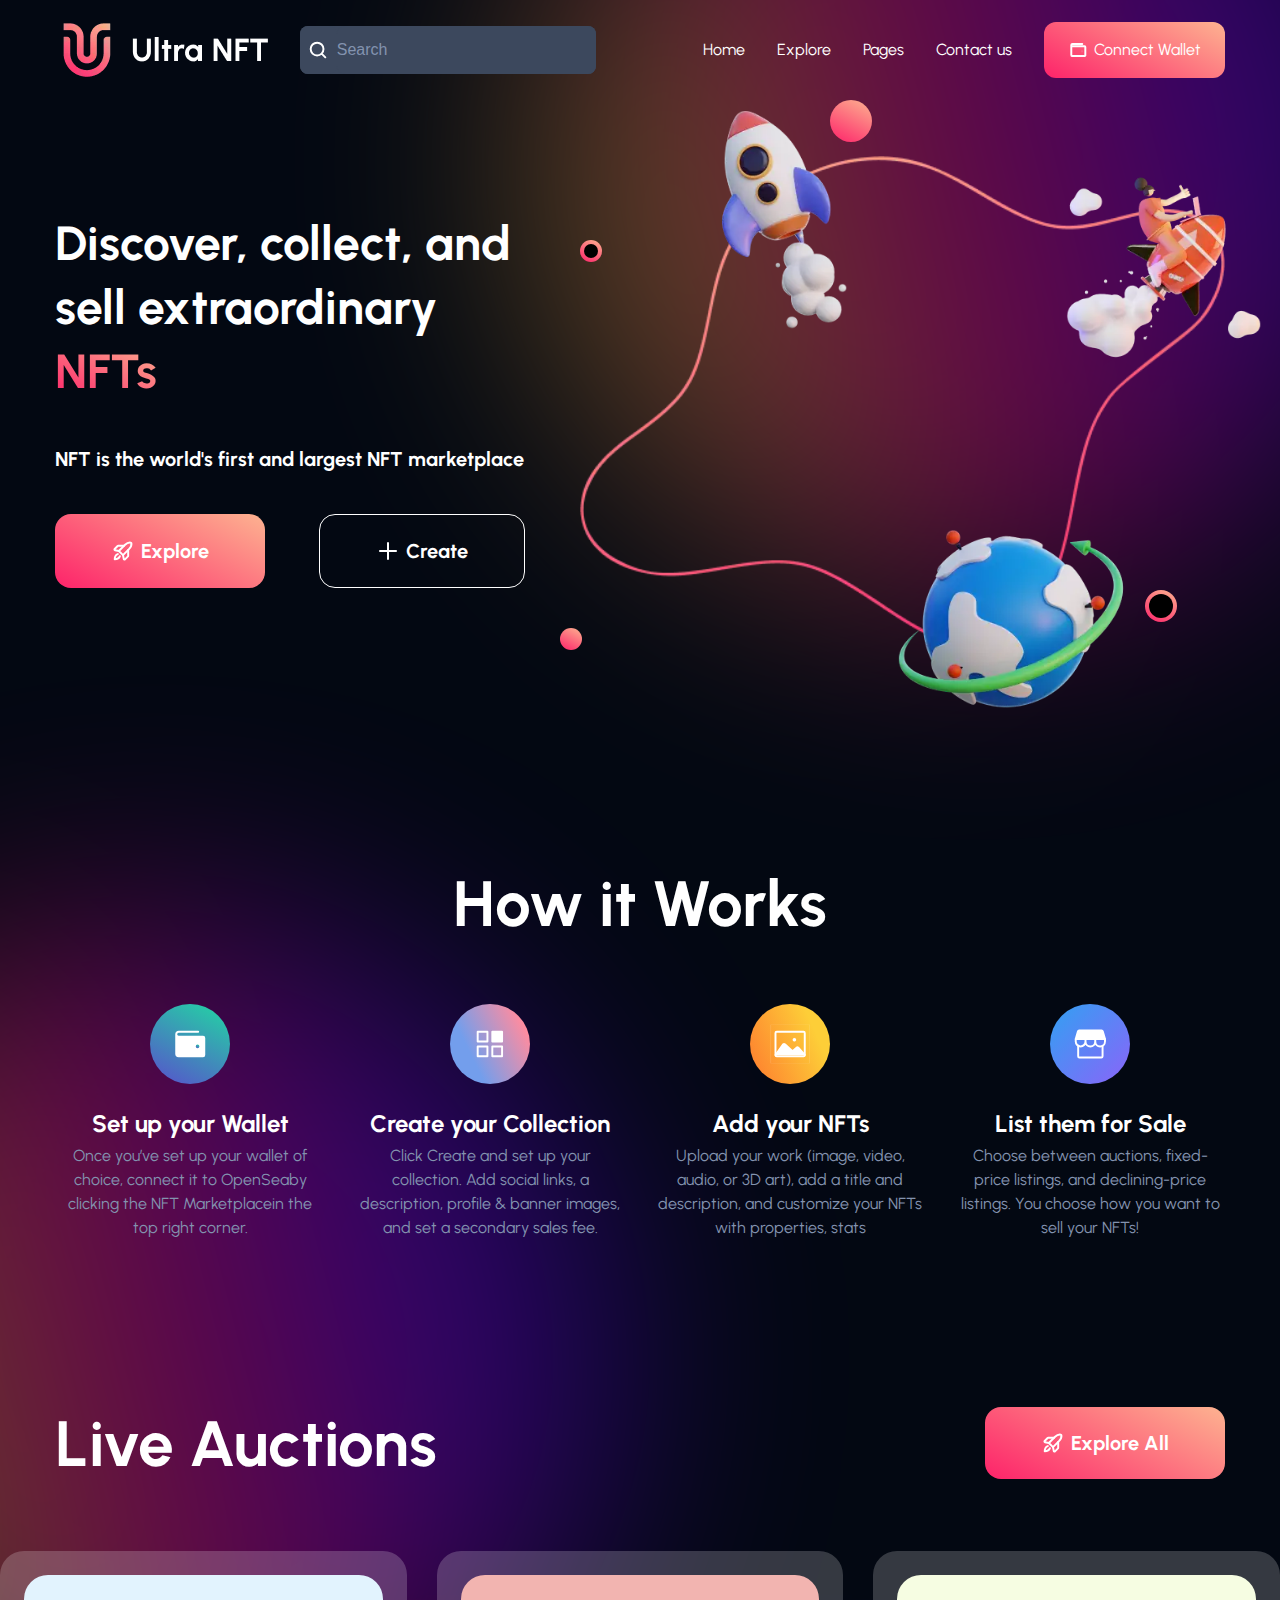
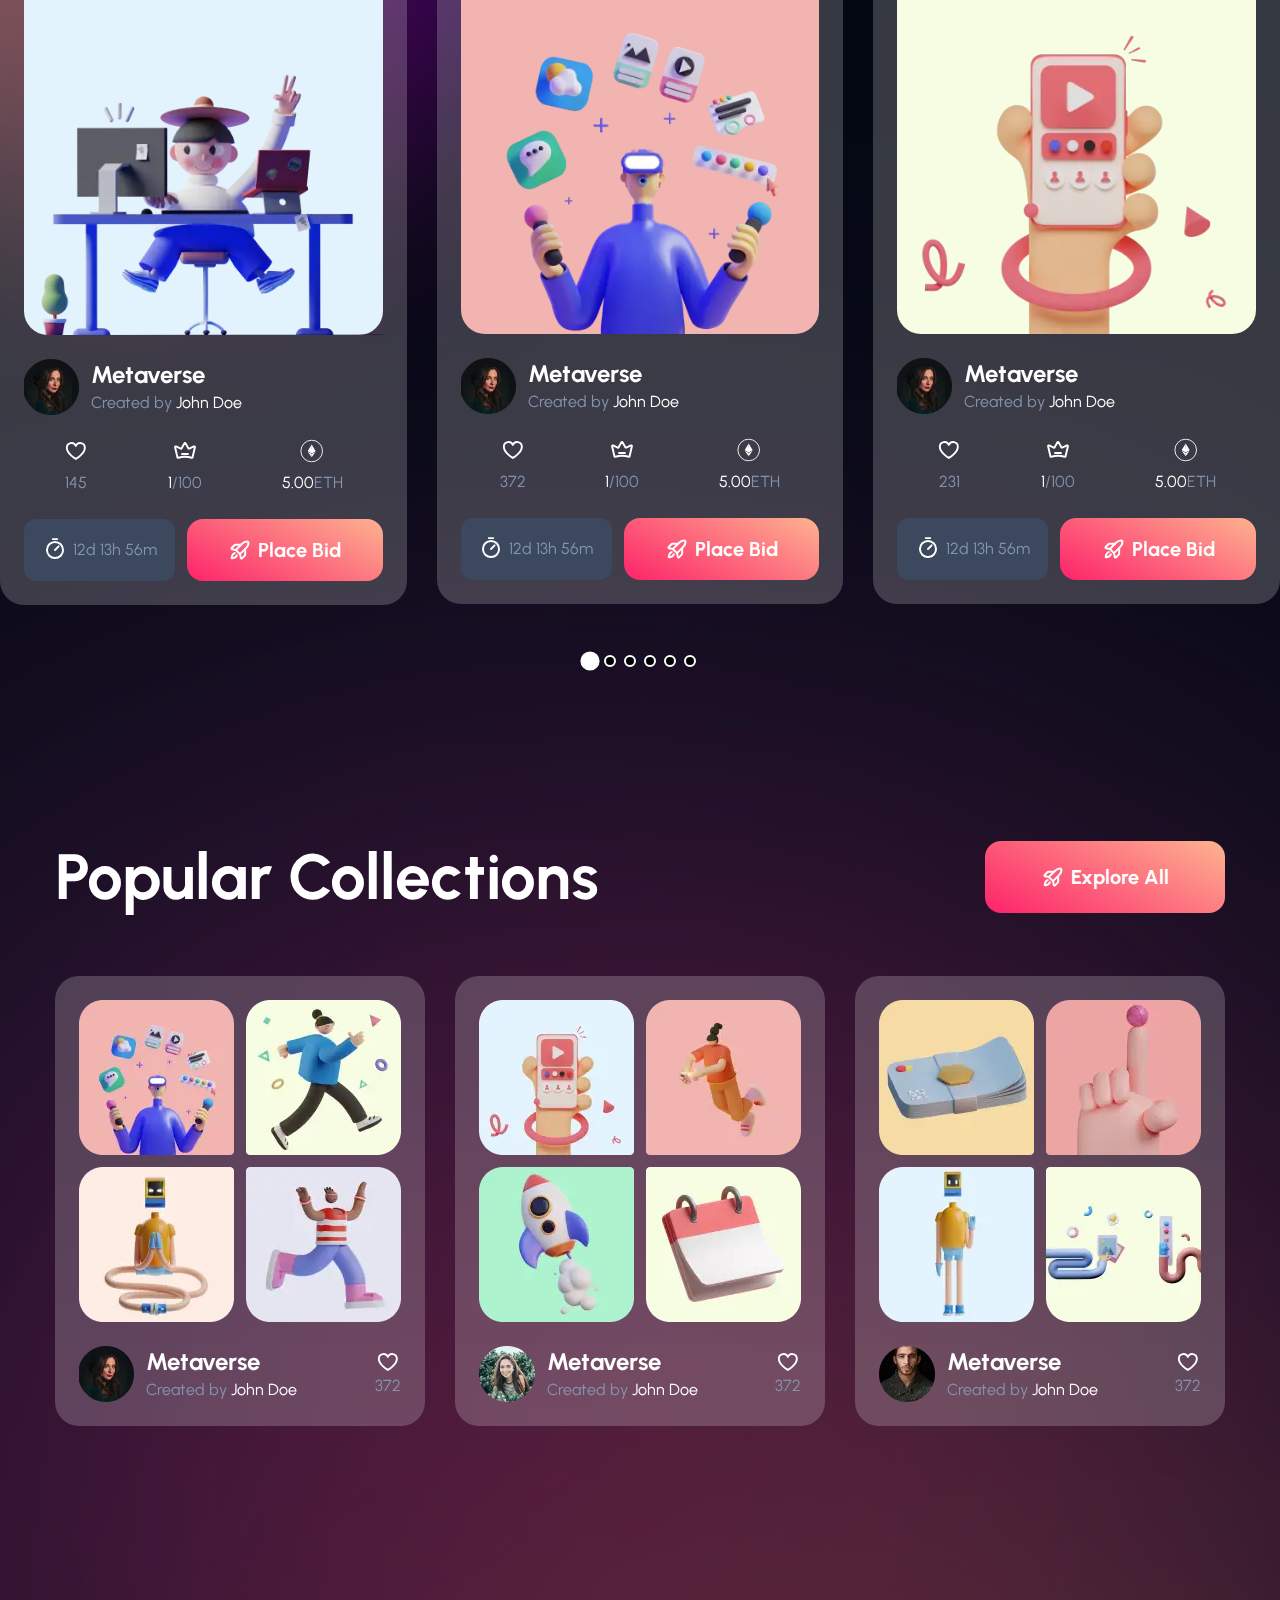
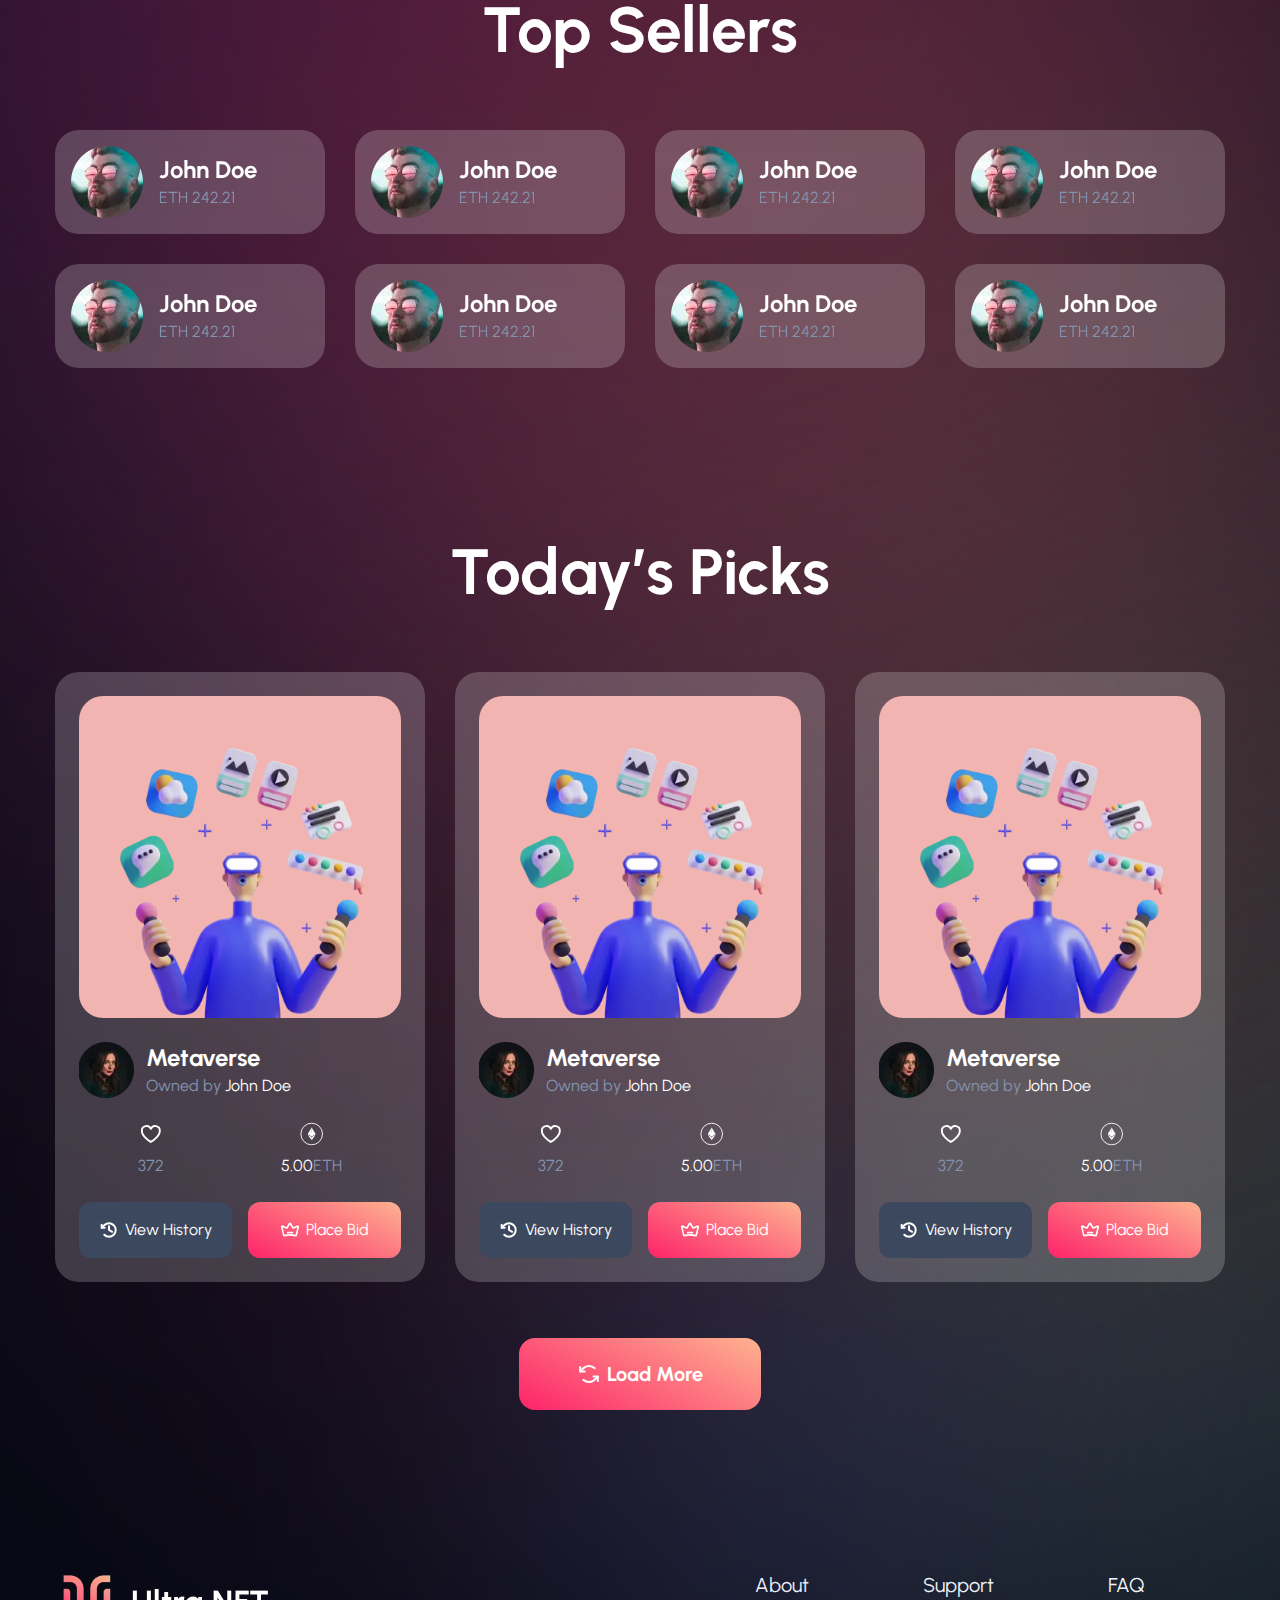
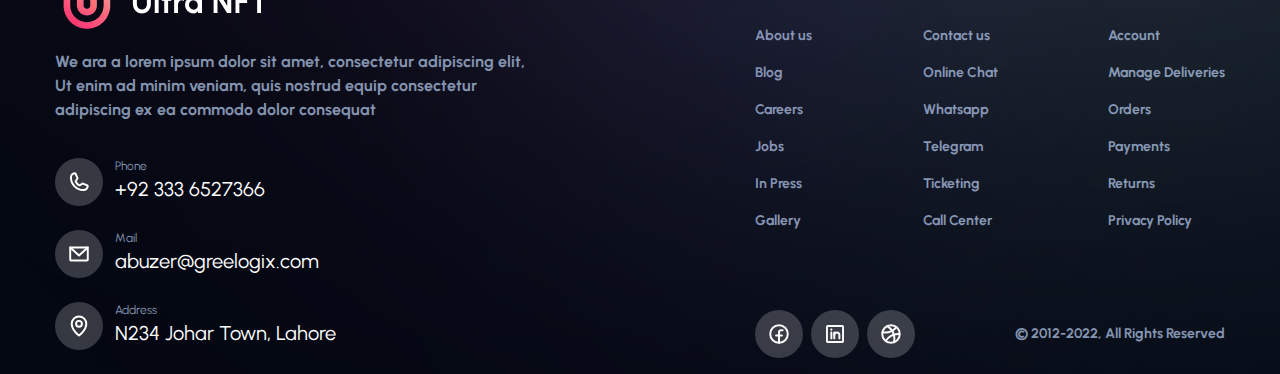
==== commit 74fe5787: "Add files via upload" ====
--- a/index.html
+++ b/index.html
@@ -15,6 +15,9 @@
       <meta name='author' content='Oliynyk Artem'>       <meta name='description' content='Page was made by Artem Oliynyk Page was made by Artem Oliynyk Page was made by Artem Oliynyk Page was made by Artem Oliynyk Page was made by Artem Oliynyk Page was made by Artem Oliynyk'>       <!-- css -->+      <link rel="preconnect" href="https://fonts.googleapis.com">+      <link rel="preconnect" href="https://fonts.gstatic.com" crossorigin>+      <link href="https://fonts.googleapis.com/css2?family=Urbanist:wght@400;700&display=swap" rel="stylesheet">       <link rel="stylesheet" crossorigin="use-credentials" href="css/style.min.css">        <link rel="stylesheet" crossorigin="anonymous" href="https://www.unpkg.com/swiper/swiper-bundle.min.css">       <link rel="apple-touch-icon" sizes="180x180" href="img/favicon/apple-touch-icon.png">@@ -24,9 +27,24 @@
       <title>Главная</title>    </head>    <body>-      <div class="container">+      <div class="overlay">+         <div class="section__decor">+            <div class="decor decor--first"></div>+            <div class="decor decor--second"></div>+            <div class="decor decor--third">+               <div class="decor__item"></div>+            </div>+            <div class="decor decor--last">+               <div class="decor__item"></div>+               <div class="decor__item"></div>+               <div class="decor__item"></div>+               <div class="decor__item"></div>+               <div class="decor__item"></div>+               <div class="decor__item"></div>+            </div>+         </div>          <header class='header'>-   <div class='wrapper'>+   <div class='container'>       <div class='header__body'>          <a href='index.html' class='header__logo'>             <picture><source srcset="img/logo.webp" type="image/webp"><img src="img/logo.png" alt=""></picture>@@ -61,9 +79,8 @@
    </div> </header>          <main class="main">-         <div class="decor decor--first"></div>            <section class="start">-              <div class="wrapper">+              <div class="container">                  <div class="start__body">                   <div class="start__container">                      <h1 class="start__title">Discover, collect, and sell extraordinary<span> NFTs</span></h1>@@ -86,7 +103,7 @@
               </div>            </section>            <section class="work post">-              <div class="wrapper">+              <div class="container">                  <h2 class="work__title title">How it Works</h2>                  <div class="work__items">                      <div class="work__item">@@ -119,10 +136,9 @@
                      </div>                  </div>               </div>-              <div class="decor decor--second"></div>            </section>            <section class="auction">-              <div class="wrapper">+              <div class="container">                  <div class="auction__container">                     <h2 class="auction__title title">Live Auctions</h2>                     <a href="explore.html" class="auction__button button button--color subtitle"><picture><source srcset="img/icons/icons.svg#rocket" type="image/webp"><img src="img/icons/icons.svg#rocket" alt=""></picture>Explore All</a>@@ -317,7 +333,7 @@
                   </div>             </section>             <section class="collection">-               <div class="wrapper">+               <div class="container">                   <div class="collection__container">                      <h2 class="collection__title title">Popular Collections</h2>                      <a href="explore.html" class="collection__button button button--color subtitle"><picture><source srcset="img/icons/icons.svg#rocket" type="image/webp"><img src="img/icons/icons.svg#rocket" alt=""></picture>Explore All</a>@@ -388,12 +404,9 @@
                      </div>                   </div>                </div>-               <div class="decor decor--third">-                  <div class="decor__item"></div>-               </div>             </section>             <section class="sellers">-               <div class="wrapper">+               <div class="container">                   <h2 class="sellers__title title">Top Sellers</h2>                   <div class="sellers__items">                      <div class="sellers__item">@@ -456,7 +469,7 @@
                </div>             </section>             <section class="picks">-               <div class="wrapper">+               <div class="container">                   <h2 class="picks__title title">Today’s Picks</h2>                   <div class="picks__items">                      <div class="picks__item">@@ -697,17 +710,9 @@
                   <div id="load" class="picks__button button button--color subtitle"><picture><source srcset="img/icons/icons.svg#load" type="image/webp"><img src="img/icons/icons.svg#load" alt=""></picture>Load More</div>                </div>             </section>-            <div class="decor decor--last">-               <div class="decor__item"></div>-               <div class="decor__item"></div>-               <div class="decor__item"></div>-               <div class="decor__item"></div>-               <div class="decor__item"></div>-               <div class="decor__item"></div>-            </div>          </main>          <footer class="footer">-   <div class="wrapper">+   <div class="container">       <div class="footer__body">          <div class="footer__container">             <picture><source srcset="img/logo.webp" type="image/webp"><img src="img/logo.png" alt=""></picture>@@ -744,33 +749,33 @@
          </div>          <div class="footer__info">             <div class="footer__menu">-               <div class="footer__list">+               <ul class="footer__list">                   <h2 class="footer__title">About</h2>-                  <a href="#" class="footer__text">About us</a>-                  <a href="#" class="footer__text">Blog</a>-                  <a href="#" class="footer__text">Careers</a>-                  <a href="#" class="footer__text">Jobs</a>-                  <a href="#" class="footer__text">In Press</a>-                  <a href="#" class="footer__text">Gallery</a>-               </div>-               <div class="footer__list">+                  <li><a href="#" class="footer__text">About us</a></li>+                  <li><a href="#" class="footer__text">Blog</a></li>+                  <li><a href="#" class="footer__text">Careers</a></li>+                  <li><a href="#" class="footer__text">Jobs</a></li>+                  <li><a href="#" class="footer__text">In Press</a></li>+                  <li><a href="#" class="footer__text">Gallery</a></li>+               </ul>+               <ul class="footer__list">                   <h2 class="footer__title">Support</h2>-                  <a href="#" class="footer__text">Contact us</a>-                  <a href="#" class="footer__text">Online Chat</a>-                  <a href="#" class="footer__text">Whatsapp</a>-                  <a href="#" class="footer__text">Telegram</a>-                  <a href="#" class="footer__text">Ticketing</a>-                  <a href="#" class="footer__text">Call Center</a>-               </div>-               <div class="footer__list">+                  <li><a href="#" class="footer__text">Contact us</a></li>+                  <li><a href="#" class="footer__text">Online Chat</a></li>+                  <li><a href="#" class="footer__text">Whatsapp</a></li>+                  <li><a href="#" class="footer__text">Telegram</a></li>+                  <li><a href="#" class="footer__text">Ticketing</a></li>+                  <li><a href="#" class="footer__text">Call Center</a></li>+               </ul>+               <ul class="footer__list">                   <h2 class="footer__title">FAQ</h2>-                  <a href="#" class="footer__text">Account</a>-                  <a href="#" class="footer__text">Manage Deliveries</a>-                  <a href="#" class="footer__text">Orders</a>-                  <a href="#" class="footer__text">Payments</a>-                  <a href="#" class="footer__text">Returns</a>-                  <a href="#" class="footer__text">Privacy Policy</a>-               </div>+                  <li><a href="#" class="footer__text">Account</a></li>+                  <li><a href="#" class="footer__text">Manage Deliveries</a></li>+                  <li><a href="#" class="footer__text">Orders</a></li>+                  <li><a href="#" class="footer__text">Payments</a></li>+                  <li><a href="#" class="footer__text">Returns</a></li>+                  <li><a href="#" class="footer__text">Privacy Policy</a></li>+               </ul>             </div>             <div class="footer__items">                <div class="footer__icons">--- a/css/style.min.css
+++ b/css/style.min.css
@@ -1 +1 @@
-@font-face{font-family:"Urbanist Bold";font-display:swap;src:url(../fonts/Urbanist-Bold.woff) format("woff"),url(../fonts/Urbanist-Bold.woff2) format("woff2");font-weight:700;font-style:normal}@font-face{font-family:"Urbanist Regular";font-display:swap;src:url(../fonts/Urbanist-Regular.woff) format("woff"),url(../fonts/Urbanist-Regular.woff2) format("woff2");font-weight:400;font-style:normal}*,::after,::before{-webkit-box-sizing:border-box;box-sizing:border-box}::-webkit-scrollbar{width:5px}::-webkit-scrollbar-thumb{background:linear-gradient(207.67deg,#fdae8f 3.43%,#fd1c68 104.7%);border-radius:5px}ol[class],ul[class]{padding:0}blockquote,body,dd,dl,figcaption,figure,h1,h2,h3,h4,li,ol[class],p,ul[class]{margin:0}body{min-height:100vh;scroll-behavior:smooth;text-rendering:optimizeSpeed;line-height:1.5;overflow-x:hidden!important;background:#030812;-webkit-backface-visibility:hidden}ol[class],ul[class]{list-style:none}a:not([class]){-webkit-text-decoration-skip:ink;text-decoration-skip-ink:auto}a{text-decoration:none}img{-webkit-user-select:none;-moz-user-select:none;-ms-user-select:none;user-select:none}article>*+*{margin-top:1em}:focus-visible{outline:0}button,input,select,textarea{font:inherit}div{background-position:center center;background-repeat:no-repeat;background-size:cover}picture{display:-webkit-box;display:-ms-flexbox;display:flex;-webkit-box-align:center;-ms-flex-align:center;align-items:center;-webkit-box-pack:center;-ms-flex-pack:center;justify-content:center}section{position:relative;width:100%;height:auto;background-position:center center;background-repeat:no-repeat;background-size:cover;margin-bottom:160px}.wrapper{max-width:1170px;margin:0 auto}.container{position:absolute;left:0;top:0;width:100%;min-height:100%;display:-webkit-box;display:-ms-flexbox;display:flex;-webkit-box-orient:vertical;-webkit-box-direction:normal;-ms-flex-direction:column;flex-direction:column}.title{font-family:"Urbanist Bold";font-size:64px;line-height:1.37;color:#fff;text-align:center}.subtitle{font-family:"Urbanist Bold";font-size:20px;line-height:30px;color:#fff}.text{font-family:"Urbanist Regular";font-size:16px;line-height:1.5;color:#8393af}.subtext{font-family:"Urbanist Bold";font-size:24px;line-height:1.33;color:#fff}.button{display:-webkit-box;display:-ms-flexbox;display:flex;-webkit-box-align:center;-ms-flex-align:center;align-items:center;padding:21px 56px;border-radius:16px}.button img{width:24px;height:24px;margin-right:6px;-webkit-transition:all .4s ease 0s;-o-transition:all .4s ease 0s;transition:all .4s ease 0s}.button--color{background:-o-linear-gradient(242.33deg,#fdae8f 3.43%,#fd1c68 104.7%);background:linear-gradient(207.67deg,#fdae8f 3.43%,#fd1c68 104.7%)}.button--black{border:1px solid #fff}.header{padding:18px 0;z-index:99}.header__link{font-family:"Urbanist Bold";color:#fff}.header__body{-webkit-transition:.4s ease 0s;-o-transition:.4s ease 0s;transition:.4s ease 0s;display:-webkit-box;display:-ms-flexbox;display:flex;-webkit-box-pack:justify;-ms-flex-pack:justify;justify-content:space-between;-webkit-box-align:center;-ms-flex-align:center;align-items:center;position:relative}.header__menu{display:-webkit-box;display:-ms-flexbox;display:flex;-webkit-box-pack:justify;-ms-flex-pack:justify;justify-content:space-between;-webkit-box-align:center;-ms-flex-align:center;align-items:center;width:100%;margin-left:30px}.header__form{display:-webkit-box;display:-ms-flexbox;display:flex;-webkit-box-pack:justify;-ms-flex-pack:justify;justify-content:space-between;-webkit-box-align:center;-ms-flex-align:center;align-items:center;width:296px;height:48px;background:#3c485d;border-radius:8px}.header__form-button{width:42px;height:99%;background:inherit;border:none;border-radius:8px;cursor:pointer}.header__form-button img{width:20px;height:20px}.header__form-input{width:100%;height:99%;background:inherit;border:none;border-radius:8px;font-family:"Urbanist Regular";color:#8393af}.header__form-input::-webkit-input-placeholder{color:#8393af}.header__form-input::-moz-placeholder{color:#8393af}.header__form-input:-ms-input-placeholder{color:#8393af}.header__form-input::-ms-input-placeholder{color:#8393af}.header__form-input::placeholder{color:#8393af}.header__container{display:-webkit-box;display:-ms-flexbox;display:flex;-webkit-box-align:center;-ms-flex-align:center;align-items:center}.header__list{display:-webkit-box;display:-ms-flexbox;display:flex;margin-right:16px}.header__list .header__link{padding:0 16px}.header__button{display:-webkit-box;display:-ms-flexbox;display:flex;padding:16px 24px;background:-o-linear-gradient(242.33deg,#fdae8f 3.43%,#fd1c68 104.7%);background:linear-gradient(207.67deg,#fdae8f 3.43%,#fd1c68 104.7%);border-radius:12px}.header__button img{width:20px;height:20px;margin-right:6px}.footer__body{display:grid;grid-template-columns:auto auto;grid-column-gap:130px}.footer__body picture{-webkit-box-pack:start;-ms-flex-pack:start;justify-content:flex-start}.footer__container{z-index:99}.footer__text{font-family:"Urbanist Bold";font-size:14px;line-height:18px;color:#8393af}.footer__text--big{font-size:16px;line-height:24px;margin:16px 0 36px;max-width:470px}.footer__text--small{font-family:"Urbanist Regular";font-size:12px;line-height:16px}.footer__item{display:-webkit-box;display:-ms-flexbox;display:flex;margin-bottom:24px}.footer__item-img{margin-right:12px}.footer__img{background:rgba(255,255,255,.2);width:48px;height:48px;border-radius:50%;display:-webkit-box;display:-ms-flexbox;display:flex;-webkit-box-pack:center;-ms-flex-pack:center;justify-content:center;-webkit-box-align:center;-ms-flex-align:center;align-items:center}.footer__img img{width:24px;height:24px}.footer__title{font-family:"Urbanist Regular";font-size:20px;line-height:30px;color:#fff}.footer__menu{display:-webkit-box;display:-ms-flexbox;display:flex;-webkit-box-pack:justify;-ms-flex-pack:justify;justify-content:space-between}.footer__list{display:grid;grid-row-gap:16px;margin-bottom:80px}.footer__list .footer__title{margin-bottom:8px}.footer__items{display:-webkit-box;display:-ms-flexbox;display:flex;-webkit-box-pack:justify;-ms-flex-pack:justify;justify-content:space-between;-webkit-box-align:center;-ms-flex-align:center;align-items:center}.footer__icons{display:grid;grid-template-columns:repeat(3,1fr);grid-column-gap:8px}.main{-webkit-box-flex:1;-ms-flex:1 1 auto;flex:1 1 auto}.decor{width:886px;height:886px;background:-o-linear-gradient(14.04deg,#ffc83a 13.64%,#ff008a 46.53%,#6100ff 78.88%);background:linear-gradient(75.96deg,#ffc83a 13.64%,#ff008a 46.53%,#6100ff 78.88%);opacity:.4;-webkit-filter:blur(120px);filter:blur(120px);position:absolute;z-index:0;border-radius:50%}.decor--first{right:-141px;top:-286px}.decor--second{left:-277px;bottom:-500px}.decor--third{width:1288.21px;height:1022px;opacity:.4;background:0 0;-webkit-filter:none;filter:none;position:absolute;top:300px;left:calc(50% - 644.105px)}.decor--third .decor__item{position:absolute;right:0;bottom:0;width:837.26px;height:570.21px;background:#ffaa6c;-webkit-filter:blur(400px);filter:blur(400px);-webkit-transform:rotate(21.91deg);-ms-transform:rotate(21.91deg);transform:rotate(21.91deg);z-index:3}.decor--third::after{content:"";position:absolute;left:calc(50% - 481.42px);top:calc(50% - 386.79px);width:962.84px;height:773.58px;background:#ff007e;-webkit-filter:blur(400px);filter:blur(400px);z-index:2}.decor--third::before{content:"";position:absolute;left:0;top:0;width:1123.88px;height:902.71px;background:#ea72ff;-webkit-filter:blur(600px);filter:blur(600px);z-index:1}.decor--last{background:0 0;-webkit-filter:none;filter:none;width:1391.82px;height:1015px;position:absolute;right:-408px;bottom:0;z-index:-1}.decor--last .decor__item{position:absolute;-webkit-filter:blur(400px);filter:blur(400px);border-radius:50%}.decor--last .decor__item:first-child{right:0;bottom:85px;width:458.94px;height:458.94px;background:#7f9fff}.decor--last .decor__item:nth-child(2){right:344px;bottom:81px;width:441.76px;height:345.46px;background:#82fff9;-webkit-filter:blur(300px);filter:blur(300px);-webkit-transform:rotate(-15.22deg);-ms-transform:rotate(-15.22deg);transform:rotate(-15.22deg)}.decor--last .decor__item:nth-child(3){left:184px;bottom:107px;width:424.39px;height:84.1px;background:#d015ff;-webkit-filter:blur(300px);filter:blur(300px);-webkit-transform:rotate(-31.01deg);-ms-transform:rotate(-31.01deg);transform:rotate(-31.01deg)}.decor--last .decor__item:nth-child(4){right:84px;top:11.5px;width:961.04px;height:572.6px;background:#ffe198;-webkit-transform:rotate(-7.32deg);-ms-transform:rotate(-7.32deg);transform:rotate(-7.32deg)}.decor--last .decor__item:nth-child(5){left:0;top:0;width:467.6px;height:660.73px;background:#ff3278;-webkit-transform:rotate(12.08deg);-ms-transform:rotate(12.08deg);transform:rotate(12.08deg)}.decor--last .decor__item:last-child{left:374px;bottom:0;width:196.19px;height:387.23px;background:#5d85ff;-webkit-filter:blur(200px);filter:blur(200px);-webkit-transform:rotate(49.25deg);-ms-transform:rotate(49.25deg);transform:rotate(49.25deg)}.start{height:600px;position:absolute;top:100px}.start__body{display:-webkit-box;display:-ms-flexbox;display:flex;-webkit-box-pack:justify;-ms-flex-pack:justify;justify-content:space-between;-webkit-box-align:center;-ms-flex-align:center;align-items:center}.start__container{max-width:470px;z-index:99}.start__title{font-family:"Urbanist Bold";font-size:48px;line-height:1.33;color:#fff}.start__title span{background:-o-linear-gradient(242.33deg,#fdae8f 3.43%,#fd1c68 104.7%);background:linear-gradient(207.67deg,#fdae8f 3.43%,#fd1c68 104.7%);-webkit-background-clip:text;-webkit-text-fill-color:transparent}.start__button.button--color:hover img{-webkit-transform:translate(3px,-5px);-ms-transform:translate(3px,-5px);transform:translate(3px,-5px)}.start__text{font-family:"Urbanist Regular";margin:40px 0}.start__content{display:-webkit-box;display:-ms-flexbox;display:flex;-webkit-box-pack:justify;-ms-flex-pack:justify;justify-content:space-between}.start__button{margin:0}.start__img{background-image:url(../img/start-orbit.webp);background-size:contain;position:relative;width:100%;height:600px;margin-left:55px;z-index:99}.start__img .start__item{position:absolute}.start__img .start__item--first{top:20px;left:20px;-webkit-animation:rocket1 2s infinite 0s alternate ease-in-out;animation:rocket1 2s infinite 0s alternate ease-in-out}@-webkit-keyframes rocket1{0%{-webkit-transform:translate(0,0);transform:translate(0,0)}100%{-webkit-transform:translate(-20px,-30px);transform:translate(-20px,-30px)}}@keyframes rocket1{0%{-webkit-transform:translate(0,0);transform:translate(0,0)}100%{-webkit-transform:translate(-20px,-30px);transform:translate(-20px,-30px)}}.start__img .start__item--second{top:-10px;right:-60px;-webkit-animation:rocket2 2.4s infinite 0s alternate ease-in-out;animation:rocket2 2.4s infinite 0s alternate ease-in-out}@-webkit-keyframes rocket2{0%{-webkit-transform:translate(0,0);transform:translate(0,0)}100%{-webkit-transform:translate(40px,-50px);transform:translate(40px,-50px)}}@keyframes rocket2{0%{-webkit-transform:translate(0,0);transform:translate(0,0)}100%{-webkit-transform:translate(40px,-50px);transform:translate(40px,-50px)}}.start__img .start__item--third{bottom:-30px;right:90px}.start__decor{position:absolute;border-radius:50%}.start__decor--first{left:0;top:140px;width:22px;height:22px}.start__decor--second{left:-20px;bottom:50px;width:22px;height:22px}.start__decor--third{right:48px;bottom:78px;width:32px;height:32px}.start__decor--fourth{left:250px;top:0;width:42px;height:42px}.start__decor--full{background:-o-linear-gradient(242.33deg,#fdae8f 3.43%,#fd1c68 104.7%);background:linear-gradient(207.67deg,#fdae8f 3.43%,#fd1c68 104.7%)}.start__decor--border{background:-o-linear-gradient(242.33deg,#fdae8f 3.43%,#fd1c68 104.7%);background:linear-gradient(207.67deg,#fdae8f 3.43%,#fd1c68 104.7%)}.start__decor--border::after{content:"";position:absolute;left:4px;right:4px;top:4px;bottom:4px;width:calc(100% - 8px);height:calc(100% - 8px);border-radius:50%;background:currentColor}.work{margin-top:760px}.work__items{display:grid;grid-template-columns:repeat(4,1fr);grid-column-gap:30px;grid-row-gap:50px;margin-top:56px}.work__item{width:100%;z-index:99}.work__item:nth-child(2) .work__item-img{background:-o-linear-gradient(26.12deg,#739eec 29.38%,#ff8c9f 86.63%);background:linear-gradient(63.88deg,#739eec 29.38%,#ff8c9f 86.63%)}.work__item:nth-child(3) .work__item-img{background:-o-linear-gradient(23.73deg,#fe6f2d -10.45%,#fdce38 76.78%);background:linear-gradient(66.27deg,#fe6f2d -10.45%,#fdce38 76.78%)}.work__item:last-child .work__item-img{background:-o-linear-gradient(316.52deg,#2ea3f2 -3.48%,#a651fb 130.9%);background:linear-gradient(133.48deg,#2ea3f2 -3.48%,#a651fb 130.9%)}.work__item-img{width:80px;height:80px;border-radius:50%;display:-webkit-box;display:-ms-flexbox;display:flex;-webkit-box-pack:center;-ms-flex-pack:center;justify-content:center;-webkit-box-align:center;-ms-flex-align:center;align-items:center;margin:0 auto 24px;background:-o-linear-gradient(242.33deg,#23d3a4 3.43%,#5b49cf 104.7%);background:linear-gradient(207.67deg,#23d3a4 3.43%,#5b49cf 104.7%)}.work__item-img img{width:40px;height:40px}.work__item-title{text-align:center;margin-bottom:4px}.work__item-text{text-align:center;color:#fff}.auction{height:100%}.auction__button.button--color:hover img{-webkit-transform:translate(3px,-5px);-ms-transform:translate(3px,-5px);transform:translate(3px,-5px)}.auction__container{display:-webkit-box;display:-ms-flexbox;display:flex;-webkit-box-pack:justify;-ms-flex-pack:justify;justify-content:space-between;-webkit-box-align:center;-ms-flex-align:center;align-items:center}.auction__swiper{margin-top:64px}.swiper-pagination{position:unset!important;margin-top:44px;display:-webkit-box;display:-ms-flexbox;display:flex;-webkit-box-align:center;-ms-flex-align:center;align-items:center;-webkit-box-pack:center;-ms-flex-pack:center;justify-content:center;height:24px}.swiper-pagination-bullet{width:12px!important;height:12px!important;border:2px solid #fff;opacity:1!important;-webkit-transition:-webkit-transform .4s ease 0s;transition:-webkit-transform .4s ease 0s;-o-transition:transform .4s ease 0s;transition:transform .4s ease 0s;transition:transform .4s ease 0s,-webkit-transform .4s ease 0s}.swiper-pagination-bullet-active{-webkit-transform:scale(1.6);-ms-transform:scale(1.6);transform:scale(1.6);background:#fff!important}.slide{background:rgba(255,255,255,.2);border-radius:24px;padding:24px;z-index:99}.slide:nth-child(2) .slide__img{background:#f2b4b0}.slide:nth-child(3) .slide__img{background:#f6fde2}.slide:nth-child(4) .slide__img{background:#feece5}.slide__contact{display:-webkit-box;display:-ms-flexbox;display:flex}.slide__contact-info{margin-left:12px}.slide__text span{color:#fff}.slide__img{background:#e2f3fe;border-radius:24px;margin-bottom:24px}.slide__img img{width:100%;height:100%}.slide__items{display:-webkit-box;display:-ms-flexbox;display:flex;-ms-flex-pack:distribute;justify-content:space-around;-webkit-box-align:center;-ms-flex-align:center;align-items:center;-ms-flex-wrap:wrap;flex-wrap:wrap;width:100%;margin:24px 0}.slide__item{text-align:center}.slide__item img{width:24px;height:24px;margin-bottom:8px}.slide__content{display:grid;grid-template-columns:151px auto;grid-column-gap:12px}.slide__content .auction__button{width:100%;padding:16px 0;display:-webkit-box;display:-ms-flexbox;display:flex;-webkit-box-pack:center;-ms-flex-pack:center;justify-content:center}.slide__time{padding:16px 0;width:100%;display:-webkit-box;display:-ms-flexbox;display:flex;-webkit-box-align:center;-ms-flex-align:center;align-items:center;-webkit-box-pack:center;-ms-flex-pack:center;justify-content:center;background:#3c485d;border-radius:12px}.slide__time img{width:24px;height:24px;margin-right:6px}.collection__container{display:-webkit-box;display:-ms-flexbox;display:flex;-webkit-box-pack:justify;-ms-flex-pack:justify;justify-content:space-between;-webkit-box-align:center;-ms-flex-align:center;align-items:center}.collection__button.button--color:hover img{-webkit-transform:translate(3px,-5px);-ms-transform:translate(3px,-5px);transform:translate(3px,-5px)}.collection__items{display:grid;grid-template-columns:repeat(3,1fr);grid-column-gap:30px;grid-row-gap:30px;margin-top:56px}.collection__item{background:rgba(255,255,255,.2);-webkit-backdrop-filter:blur(40px);backdrop-filter:blur(40px);border-radius:24px;padding:24px;z-index:99}.collection__item-img{display:grid;grid-template-columns:repeat(2,1fr);grid-template-rows:repeat(2,1fr);grid-column-gap:12px;grid-row-gap:12px}.collection__item-img img{width:100%;height:100%}.collection__item-body{display:-webkit-box;display:-ms-flexbox;display:flex;-webkit-box-pack:justify;-ms-flex-pack:justify;justify-content:space-between;-webkit-box-align:center;-ms-flex-align:center;align-items:center;margin-top:24px}.collection__item-contact{display:-webkit-box;display:-ms-flexbox;display:flex}.collection__item-content{margin-left:12px}.collection__item-text span{color:#fff}.collection__rate img{max-width:24px;width:24px;height:24px}.sellers__items{display:grid;grid-template-columns:repeat(auto-fill,minmax(270px,1fr));grid-column-gap:30px;grid-row-gap:30px;margin-top:56px}.sellers__item{background:rgba(255,255,255,.2);-webkit-backdrop-filter:blur(40px);backdrop-filter:blur(40px);border-radius:24px;padding:16px;display:-webkit-box;display:-ms-flexbox;display:flex;-webkit-box-align:center;-ms-flex-align:center;align-items:center;z-index:99}.sellers__item-content{margin-left:16px}.picks__items{display:grid;grid-template-columns:repeat(auto-fill,minmax(300px,1fr));grid-column-gap:30px;grid-row-gap:30px;margin:56px 0}.picks__item{background:rgba(255,255,255,.2);border-radius:24px;padding:24px;z-index:99;display:none}.picks__item:first-child,.picks__item:nth-child(2),.picks__item:nth-child(3){display:block}.picks__item-img{background:#f2b4b0;border-radius:24px}.picks__item-img img{width:100%;height:100%}.picks__item-contact{display:-webkit-box;display:-ms-flexbox;display:flex;margin-top:24px}.picks__item-content{margin-left:12px}.picks__item-text span{color:#fff}.picks__item-container{display:-webkit-box;display:-ms-flexbox;display:flex;-webkit-box-align:center;-ms-flex-align:center;align-items:center;-ms-flex-pack:distribute;justify-content:space-around;margin:24px 0}.picks__item-block{text-align:center}.picks__item-block img{width:24px;height:24px;margin-bottom:8px}.picks__item-elements{display:grid;grid-template-columns:repeat(2,1fr);grid-column-gap:16px}.picks__item-button{width:100%;display:-webkit-box;display:-ms-flexbox;display:flex;-webkit-box-align:center;-ms-flex-align:center;align-items:center;-webkit-box-pack:center;-ms-flex-pack:center;justify-content:center;border-radius:12px;height:56px;color:#fff}.picks__item-button--black{background:#3c485d}.picks__item-button--color{background:-o-linear-gradient(242.33deg,#fdae8f 3.43%,#fd1c68 104.7%);background:linear-gradient(207.67deg,#fdae8f 3.43%,#fd1c68 104.7%)}.picks__item-button img{width:20px;height:20px;margin-right:6px}.picks__button{width:242px;height:72px;-webkit-box-pack:center;-ms-flex-pack:center;justify-content:center;margin:0 auto;padding:0;cursor:pointer}.picks__button:hover img{-webkit-transform:rotate(180deg);-ms-transform:rotate(180deg);transform:rotate(180deg)}.breadcrumps{margin:50px 0 50px}.breadcrumps__title{font-family:"Urbanist Bold";font-size:48px;line-height:1.33;text-align:center;color:#fff}.breadcrumps__items{margin-top:16px;display:-webkit-box;display:-ms-flexbox;display:flex;-webkit-box-align:center;-ms-flex-align:center;align-items:center;-webkit-box-pack:center;-ms-flex-pack:center;justify-content:center}.breadcrumps__item{padding:0 5px}.breadcrumps__text--active{color:#fff}.filter{height:56px;margin:0 0 50px}.filter__items{display:-webkit-box;display:-ms-flexbox;display:flex;-webkit-box-pack:justify;-ms-flex-pack:justify;justify-content:space-between;-webkit-box-align:center;-ms-flex-align:center;align-items:center}.filter__container{display:-webkit-box;display:-ms-flexbox;display:flex}.filter__item{margin:0 8px}.dropdown{position:relative;display:inline-block}.dropdown__button{display:-webkit-box;display:-ms-flexbox;display:flex;-webkit-box-align:center;-ms-flex-align:center;align-items:center;background:#3c485d;border-radius:12px;padding:16px 24px;border:none;color:#fff;-webkit-transition:all .4s ease 0s;-o-transition:all .4s ease 0s;transition:all .4s ease 0s;font-family:"Urbanist Bold"}.dropdown__button.active{border-radius:12px 12px 0 0}.dropdown__button img{width:20px;height:20px;margin-left:6px}.dropdown__items{display:grid;overflow:auto;position:absolute;z-index:100;min-width:100%;background:#3c485d;border-radius:0 0 12px 12px;grid-row-gap:5px;padding:0 24px 16px;-webkit-transform:translate(0,-10px);-ms-transform:translate(0,-10px);transform:translate(0,-10px);-webkit-transition:all .4s ease 0s;-o-transition:all .4s ease 0s;transition:all .4s ease 0s;opacity:0}.dropdown__items .text{color:#fff}.dropdown__items.active{-webkit-transform:translate(0,-1px);-ms-transform:translate(0,-1px);transform:translate(0,-1px);opacity:1}@media (max-width:1280px){.start__img .start__item--first{width:240px;top:0;left:80px}.start__img .start__item--second{width:300px;top:30px;right:-40px}@-webkit-keyframes rocket2{0%{-webkit-transform:translate(0,0);transform:translate(0,0)}100%{-webkit-transform:translate(10px,-20px);transform:translate(10px,-20px)}}@keyframes rocket2{0%{-webkit-transform:translate(0,0);transform:translate(0,0)}100%{-webkit-transform:translate(10px,-20px);transform:translate(10px,-20px)}}.start__img .start__item--third{width:250px}}@media (max-width:1170px){.wrapper{max-width:950px}.header{-webkit-transition:.4s ease 0s;-o-transition:.4s ease 0s;transition:.4s ease 0s}.header.active{position:fixed;left:0;top:0;width:100%;height:100vh;z-index:9999;background:#030812;overflow-y:auto;overflow-x:hidden!important}.header.active::-webkit-scrollbar{display:none}.header.active .header__body{height:100vh}.header__logo{position:absolute;left:0;top:0}.header__burger{position:absolute;top:23px;right:0;width:30px;height:20px;z-index:3}.header__burger::after,.header__burger::before{content:"";position:absolute;width:100%;height:2px;left:0;background-color:#fff;-webkit-transition:.4s ease 0s;-o-transition:.4s ease 0s;transition:.4s ease 0s}.header__burger.active::before{-webkit-transform:rotate(45deg);-ms-transform:rotate(45deg);transform:rotate(45deg);top:9px}.header__burger.active::after{-webkit-transform:rotate(-45deg);-ms-transform:rotate(-45deg);transform:rotate(-45deg);bottom:9px}.header__burger::before{top:0}.header__burger::after{bottom:0}.header__burger span{position:absolute;background-color:#fff;left:0;width:100%;height:2px;top:8px;-webkit-transition:.4s ease 0s;-o-transition:.4s ease 0s;transition:.4s ease 0s}.header__burger.active span{-webkit-transform:scale(0);-ms-transform:scale(0);transform:scale(0)}.header__menu{-webkit-box-pack:center;-ms-flex-pack:center;justify-content:center;-webkit-box-orient:vertical;-webkit-box-direction:normal;-ms-flex-direction:column;flex-direction:column;width:100%;margin-left:0}.header__form{-webkit-transition:.4s ease 0s;-o-transition:.4s ease 0s;transition:.4s ease 0s;opacity:0;visibility:hidden;width:100%;left:0;position:absolute;top:100px}.header__form.active{opacity:1;visibility:visible}.header__list{-webkit-transition:all .4s ease 0s!important;-o-transition:all .4s ease 0s!important;transition:all .4s ease 0s!important;opacity:0;visibility:hidden;-webkit-box-orient:vertical;-webkit-box-direction:normal;-ms-flex-direction:column;flex-direction:column;text-align:center;-webkit-transform:translateY(-100%);-ms-transform:translateY(-100%);transform:translateY(-100%)}.header__list li{margin-bottom:10px}.header__list.active{opacity:1;visibility:visible;-webkit-transform:translateY(0);-ms-transform:translateY(0);transform:translateY(0)}.header__button{position:absolute;right:50px;top:5px}.footer__body{grid-column-gap:0}.decor{width:calc(200px + 686 * (100vw - 300px)/ 870);height:calc(200px + 686 * (100vw - 300px)/ 870)}.decor--third{width:90%;left:5%}.decor--third .decor__item{width:64%;height:55%}.decor--third::after{width:74%;height:75%;left:13%;top:12.5%}.decor--third::before{width:87%;height:88%}.decor--last{top:1400px;width:calc(400px + 991.82 * (100vw - 300px)/ 870);height:calc(300px + 715 * (100vw - 300px)/ 870)}.start__img .start__item--first{top:50px;left:40px}.start__img .start__item--second{top:70px;right:-60px}.start__img .start__item--third{width:200px;bottom:60px}.work__items{grid-template-columns:repeat(3,1fr);grid-template-rows:repeat(2,1fr)}.work__items .work__item:last-child{grid-area:2/2/3/3}.sellers__item:nth-child(8){grid-area:3/3/4/4}}@media (max-width:1170px) and (min-height:460px),(max-width:768px) and (min-height:500px){.header{overflow:hidden;height:96px}}@media (max-width:1170px) and (max-height:460px),(max-width:768px) and (max-height:500px){.header__list{position:absolute;top:0;margin-left:-50px!important}.header__list.active{top:170px}}@media (max-width:1170px) and (max-height:460px){.start{top:60px}}@media (max-width:992px){.wrapper{max-width:none;padding:0 20px}.footer__body{grid-column-gap:20px}.footer__text--big{max-width:360px}.footer__items{-webkit-box-orient:vertical;-webkit-box-direction:normal;-ms-flex-direction:column;flex-direction:column}.footer__items .footer__icons{margin-bottom:16px}.start{max-height:-webkit-min-content;max-height:-moz-min-content;max-height:min-content;height:auto}.start__body{-webkit-box-orient:vertical;-webkit-box-direction:normal;-ms-flex-direction:column;flex-direction:column}.start__container{text-align:center;margin-bottom:40px;-webkit-box-pack:center;-ms-flex-pack:center;justify-content:center}.start__img{margin-left:0;height:500px}.start__img .start__item--first{top:20px;left:calc(130px + 50 * (100vw - 768px)/ 224)}.start__img .start__item--second{top:-40px;right:calc(75px + 0 * (100vw - 768px)/ 224)}.start__img .start__item--third{bottom:-30px;right:calc(270px + 1 * (100vw - 768px)/ 224)}.start__decor--second{left:20px}.start__decor--fourth{left:350px;top:-20px}.work{margin-top:1020px}.collection__container{-webkit-box-orient:vertical;-webkit-box-direction:normal;-ms-flex-direction:column;flex-direction:column;text-align:center}.collection__container .collection__title{margin-bottom:15px}.collection__items{grid-template-columns:1fr;max-width:500px;margin:56px auto 0}.sellers__items{grid-template-columns:repeat(auto-fill,minmax(220px,1fr))}.filter__items{-webkit-box-orient:vertical;-webkit-box-direction:normal;-ms-flex-direction:column;flex-direction:column;-webkit-box-align:start;-ms-flex-align:start;align-items:flex-start;-webkit-box-pack:start;-ms-flex-pack:start;justify-content:flex-start;background-color:#030812;width:300px;min-height:100vh;-webkit-transform:translate(-100%,0);-ms-transform:translate(-100%,0);transform:translate(-100%,0);-webkit-transition:-webkit-transform .4s ease 0s;transition:-webkit-transform .4s ease 0s;-o-transition:transform .4s ease 0s;transition:transform .4s ease 0s;transition:transform .4s ease 0s,-webkit-transform .4s ease 0s;z-index:999;position:fixed;left:0;top:0;padding:50px 20px 0}.filter__items.active{-webkit-transform:translate(0,0);-ms-transform:translate(0,0);transform:translate(0,0)}.filter__container{-webkit-box-orient:vertical;-webkit-box-direction:normal;-ms-flex-direction:column;flex-direction:column}.filter__container .filter__item{margin:8px 0}.filter__burger{position:absolute;top:calc(50% - 10px);left:20px;width:30px;height:20px;z-index:1000;-webkit-transition:.4s ease 0s;-o-transition:.4s ease 0s;transition:.4s ease 0s}.filter__burger.active{position:fixed;top:20px}.filter__burger::after,.filter__burger::before{content:"";position:absolute;width:100%;height:2px;left:0;background-color:#fff;-webkit-transition:.4s ease 0s;-o-transition:.4s ease 0s;transition:.4s ease 0s}.filter__burger.active::before{-webkit-transform:rotate(45deg);-ms-transform:rotate(45deg);transform:rotate(45deg);top:9px}.filter__burger.active::after{-webkit-transform:rotate(-45deg);-ms-transform:rotate(-45deg);transform:rotate(-45deg);bottom:9px}.filter__burger::before{top:0}.filter__burger::after{bottom:0}.filter__burger span{position:absolute;background-color:#fff;left:0;width:100%;height:2px;top:8px;-webkit-transition:.4s ease 0s;-o-transition:.4s ease 0s;transition:.4s ease 0s}.filter__burger.active span{-webkit-transform:scale(0);-ms-transform:scale(0);transform:scale(0)}.dropdown__button{min-width:260px;-webkit-box-pack:center;-ms-flex-pack:center;justify-content:center;height:56px;padding:0}}@media (max-width:768px){.title{font-size:calc(48px + 16 * (100vw - 300px)/ 468)}.header__container{-webkit-box-orient:vertical;-webkit-box-direction:normal;-ms-flex-direction:column;flex-direction:column}.header__button{-webkit-transition:.4s ease 0s;-o-transition:.4s ease 0s;transition:.4s ease 0s;opacity:0;visibility:hidden;position:relative;right:0;top:0}.header__button.active{opacity:1;visibility:visible;top:10px}.footer__body{grid-template-columns:1fr;grid-row-gap:50px;padding-bottom:50px}.footer__body picture{-webkit-box-pack:center;-ms-flex-pack:center;justify-content:center}.footer__body .footer__container{margin:0 auto;text-align:center}.footer__body .footer__container .footer__item{text-align:left;-webkit-box-pack:center;-ms-flex-pack:center;justify-content:center}.footer__body .footer__info{text-align:center}.footer__text--big{max-width:460px}.footer__menu{max-width:450px;margin:0 auto;-webkit-box-pack:justify;-ms-flex-pack:justify;justify-content:space-between}.start__title{font-size:calc(36px + 12 * (100vw - 300px)/ 468)}.start__img .start__item--first{top:60px;width:170px}.start__img .start__item--second{top:0;width:220px;right:0}.start__img .start__item--third{width:150px;bottom:0;right:25%}.work__items{grid-template-columns:repeat(auto-fill,minmax(270px,1fr));grid-template-rows:repeat(2,auto)}.work__items .work__item:last-child{grid-area:auto}.auction__container{-webkit-box-orient:vertical;-webkit-box-direction:normal;-ms-flex-direction:column;flex-direction:column;text-align:center}.sellers__item:nth-child(8){grid-area:auto}}@media (max-width:768px) and (max-height:500px){.header__list{margin-left:0!important}.header__button{position:absolute;right:calc(50% - 100px)}.header__button.active{top:330px}.start{top:40px}}@media (max-width:520px){.sellers__items{grid-template-columns:1fr;width:270px;margin:56px auto 0}}@media (max-width:450px){section{margin-bottom:100px}.wrapper{padding:0 10px}.header__logo img{width:180px}.header__burger{top:17px}.footer__item{-webkit-box-orient:vertical;-webkit-box-direction:normal;-ms-flex-direction:column;flex-direction:column;-webkit-box-pack:center;-ms-flex-pack:center;justify-content:center;-webkit-box-align:center;-ms-flex-align:center;align-items:center;text-align:center!important}.footer__item .footer__item-img{margin:0 0 10px 0}.footer__menu{-webkit-box-orient:vertical;-webkit-box-direction:normal;-ms-flex-direction:column;flex-direction:column}.decor{display:none}.start__content{-webkit-box-orient:vertical;-webkit-box-direction:normal;-ms-flex-direction:column;flex-direction:column}.start__button{display:-webkit-box;display:-ms-flexbox;display:flex;-webkit-box-pack:center;-ms-flex-pack:center;justify-content:center;-webkit-box-align:center;-ms-flex-align:center;align-items:center;margin-bottom:20px}.start__img .start__item--first{top:90px;width:130px}.start__img .start__item--second{top:90px;width:170px}.start__img .start__item--third{bottom:60px;width:130px}.start__decor--third{right:20px}.start__decor--fourth{left:40%;top:30px}}@media (max-width:400px){.picks__item-elements{grid-row-gap:16px;grid-template-columns:1fr}}@media (max-width:350px){.slide__content{grid-template-columns:auto;grid-row-gap:12px}.collection__item{padding:12px}}@media (max-width:320px){.picks__items{grid-template-columns:repeat(auto-fill,minmax(100%,1fr))}}@media (prefers-reduced-motion:reduce){*{-webkit-animation-duration:0s!important;animation-duration:0s!important;-webkit-animation-iteration-count:1!important;animation-iteration-count:1!important;-webkit-transition-duration:0s!important;-o-transition-duration:0s!important;transition-duration:0s!important;scroll-behavior:auto!important}}+.header{padding:18px 0;z-index:99}.header__link{font-weight:700;font-style:normal;color:#fff!important}.header__body{-webkit-transition:.4s ease 0s;-o-transition:.4s ease 0s;transition:.4s ease 0s;display:-webkit-box;display:-ms-flexbox;display:flex;-webkit-box-pack:justify;-ms-flex-pack:justify;justify-content:space-between;-webkit-box-align:center;-ms-flex-align:center;align-items:center;position:relative}.header__menu{display:-webkit-box;display:-ms-flexbox;display:flex;-webkit-box-pack:justify;-ms-flex-pack:justify;justify-content:space-between;-webkit-box-align:center;-ms-flex-align:center;align-items:center;width:100%;margin-left:30px}.header__form{display:-webkit-box;display:-ms-flexbox;display:flex;-webkit-box-pack:justify;-ms-flex-pack:justify;justify-content:space-between;-webkit-box-align:center;-ms-flex-align:center;align-items:center;width:296px;height:48px;background:#3c485d;border-radius:8px}.header__form-button{width:42px;height:99%;background:inherit;border:none;border-radius:8px;cursor:pointer}.header__form-button img{width:20px;height:20px}.header__form-input{width:100%;height:99%;background:inherit;border:none;border-radius:8px;font-weight:400;font-style:normal;color:#8393af}.header__form-input::-webkit-input-placeholder{color:#8393af}.header__form-input::-moz-placeholder{color:#8393af}.header__form-input:-ms-input-placeholder{color:#8393af}.header__form-input::-ms-input-placeholder{color:#8393af}.header__form-input::placeholder{color:#8393af}.header__container{display:-webkit-box;display:-ms-flexbox;display:flex;-webkit-box-align:center;-ms-flex-align:center;align-items:center}.header__list{display:-webkit-box;display:-ms-flexbox;display:flex;margin-right:16px}.header__list .header__link{padding:0 16px}.header__button{display:-webkit-box;display:-ms-flexbox;display:flex;padding:16px 24px;background:-o-linear-gradient(242.33deg,#fdae8f 3.43%,#fd1c68 104.7%);background:linear-gradient(207.67deg,#fdae8f 3.43%,#fd1c68 104.7%);border-radius:12px}.header__button img{width:20px;height:20px;margin-right:6px}.start{height:600px;position:absolute;top:100px}.start__body{display:-webkit-box;display:-ms-flexbox;display:flex;-webkit-box-pack:justify;-ms-flex-pack:justify;justify-content:space-between;-webkit-box-align:center;-ms-flex-align:center;align-items:center}.start__container{max-width:470px;z-index:99}.start__title{font-weight:700;font-style:normal;font-size:48px;line-height:1.33;color:#fff}.start__title span{background:-o-linear-gradient(242.33deg,#fdae8f 3.43%,#fd1c68 104.7%);background:linear-gradient(207.67deg,#fdae8f 3.43%,#fd1c68 104.7%);-webkit-background-clip:text;-webkit-text-fill-color:transparent}.start__button.button--color:hover img{-webkit-transform:translate(3px,-5px);-ms-transform:translate(3px,-5px);transform:translate(3px,-5px)}.start__text{font-weight:400;font-style:normal;margin:40px 0}.start__content{display:-webkit-box;display:-ms-flexbox;display:flex;-webkit-box-pack:justify;-ms-flex-pack:justify;justify-content:space-between}.start__button{margin:0}.start__img{background-image:url(../img/start-orbit.webp);background-size:contain;position:relative;width:100%;height:600px;margin-left:55px;z-index:99}.start__img .start__item{position:absolute}.start__img .start__item--first{top:20px;left:20px;-webkit-animation:rocket1 2s infinite 0s alternate ease-in-out;animation:rocket1 2s infinite 0s alternate ease-in-out}@-webkit-keyframes rocket1{0%{-webkit-transform:translate(0,0);transform:translate(0,0)}100%{-webkit-transform:translate(-20px,-30px);transform:translate(-20px,-30px)}}@keyframes rocket1{0%{-webkit-transform:translate(0,0);transform:translate(0,0)}100%{-webkit-transform:translate(-20px,-30px);transform:translate(-20px,-30px)}}.start__img .start__item--second{top:-10px;right:-60px;-webkit-animation:rocket2 2.4s infinite 0s alternate ease-in-out;animation:rocket2 2.4s infinite 0s alternate ease-in-out}@-webkit-keyframes rocket2{0%{-webkit-transform:translate(0,0);transform:translate(0,0)}100%{-webkit-transform:translate(40px,-50px);transform:translate(40px,-50px)}}@keyframes rocket2{0%{-webkit-transform:translate(0,0);transform:translate(0,0)}100%{-webkit-transform:translate(40px,-50px);transform:translate(40px,-50px)}}.start__img .start__item--third{bottom:-30px;right:90px}.start__decor{position:absolute;border-radius:50%}.start__decor--first{left:0;top:140px;width:22px;height:22px}.start__decor--second{left:-20px;bottom:50px;width:22px;height:22px}.start__decor--third{right:48px;bottom:78px;width:32px;height:32px}.start__decor--fourth{left:250px;top:0;width:42px;height:42px}.start__decor--full{background:-o-linear-gradient(242.33deg,#fdae8f 3.43%,#fd1c68 104.7%);background:linear-gradient(207.67deg,#fdae8f 3.43%,#fd1c68 104.7%)}.start__decor--border{background:-o-linear-gradient(242.33deg,#fdae8f 3.43%,#fd1c68 104.7%);background:linear-gradient(207.67deg,#fdae8f 3.43%,#fd1c68 104.7%)}.start__decor--border::after{content:"";position:absolute;left:4px;right:4px;top:4px;bottom:4px;width:calc(100% - 8px);height:calc(100% - 8px);border-radius:50%;background:currentColor}.work{margin-top:760px}.work__items{display:grid;grid-template-columns:repeat(4,1fr);grid-column-gap:30px;grid-row-gap:50px;margin-top:56px}.work__item{width:100%;z-index:99}.work__item:nth-child(2) .work__item-img{background:-o-linear-gradient(26.12deg,#739eec 29.38%,#ff8c9f 86.63%);background:linear-gradient(63.88deg,#739eec 29.38%,#ff8c9f 86.63%)}.work__item:nth-child(3) .work__item-img{background:-o-linear-gradient(23.73deg,#fe6f2d -10.45%,#fdce38 76.78%);background:linear-gradient(66.27deg,#fe6f2d -10.45%,#fdce38 76.78%)}.work__item:last-child .work__item-img{background:-o-linear-gradient(316.52deg,#2ea3f2 -3.48%,#a651fb 130.9%);background:linear-gradient(133.48deg,#2ea3f2 -3.48%,#a651fb 130.9%)}.work__item-img{width:80px;height:80px;border-radius:50%;display:-webkit-box;display:-ms-flexbox;display:flex;-webkit-box-pack:center;-ms-flex-pack:center;justify-content:center;-webkit-box-align:center;-ms-flex-align:center;align-items:center;margin:0 auto 24px;background:-o-linear-gradient(242.33deg,#23d3a4 3.43%,#5b49cf 104.7%);background:linear-gradient(207.67deg,#23d3a4 3.43%,#5b49cf 104.7%)}.work__item-img img{width:40px;height:40px}.work__item-title{text-align:center;margin-bottom:4px}.work__item-text{text-align:center;color:#fff}.auction{height:100%}.auction__button.button--color:hover img{-webkit-transform:translate(3px,-5px);-ms-transform:translate(3px,-5px);transform:translate(3px,-5px)}.auction__container{display:-webkit-box;display:-ms-flexbox;display:flex;-webkit-box-pack:justify;-ms-flex-pack:justify;justify-content:space-between;-webkit-box-align:center;-ms-flex-align:center;align-items:center}.auction__swiper{margin-top:64px}.swiper-pagination{position:unset!important;margin-top:44px;display:-webkit-box;display:-ms-flexbox;display:flex;-webkit-box-align:center;-ms-flex-align:center;align-items:center;-webkit-box-pack:center;-ms-flex-pack:center;justify-content:center;height:24px}.swiper-pagination-bullet{width:12px!important;height:12px!important;border:2px solid #fff;opacity:1!important;-webkit-transition:-webkit-transform .4s ease 0s;transition:-webkit-transform .4s ease 0s;-o-transition:transform .4s ease 0s;transition:transform .4s ease 0s;transition:transform .4s ease 0s,-webkit-transform .4s ease 0s}.swiper-pagination-bullet-active{-webkit-transform:scale(1.6);-ms-transform:scale(1.6);transform:scale(1.6);background:#fff!important}.slide{background:rgba(255,255,255,.2);border-radius:24px;padding:24px;z-index:99}.slide:nth-child(2) .slide__img{background:#f2b4b0}.slide:nth-child(3) .slide__img{background:#f6fde2}.slide:nth-child(4) .slide__img{background:#feece5}.slide__contact{display:-webkit-box;display:-ms-flexbox;display:flex}.slide__contact-info{margin-left:12px}.slide__text span{color:#fff}.slide__img{background:#e2f3fe;border-radius:24px;margin-bottom:24px}.slide__img img{width:100%;height:100%}.slide__items{display:-webkit-box;display:-ms-flexbox;display:flex;-ms-flex-pack:distribute;justify-content:space-around;-webkit-box-align:center;-ms-flex-align:center;align-items:center;-ms-flex-wrap:wrap;flex-wrap:wrap;width:100%;margin:24px 0}.slide__item{text-align:center}.slide__item img{width:24px;height:24px;margin-bottom:8px}.slide__content{display:grid;grid-template-columns:151px auto;grid-column-gap:12px}.slide__content .auction__button{width:100%;padding:16px 0;display:-webkit-box;display:-ms-flexbox;display:flex;-webkit-box-pack:center;-ms-flex-pack:center;justify-content:center}.slide__time{padding:16px 0;width:100%;display:-webkit-box;display:-ms-flexbox;display:flex;-webkit-box-align:center;-ms-flex-align:center;align-items:center;-webkit-box-pack:center;-ms-flex-pack:center;justify-content:center;background:#3c485d;border-radius:12px}.slide__time img{width:24px;height:24px;margin-right:6px}.collection__container{display:-webkit-box;display:-ms-flexbox;display:flex;-webkit-box-pack:justify;-ms-flex-pack:justify;justify-content:space-between;-webkit-box-align:center;-ms-flex-align:center;align-items:center}.collection__button.button--color:hover img{-webkit-transform:translate(3px,-5px);-ms-transform:translate(3px,-5px);transform:translate(3px,-5px)}.collection__items{display:grid;grid-template-columns:repeat(3,1fr);grid-column-gap:30px;grid-row-gap:30px;margin-top:56px}.collection__item{background:rgba(255,255,255,.2);-webkit-backdrop-filter:blur(40px);backdrop-filter:blur(40px);border-radius:24px;padding:24px;z-index:99}.collection__item-img{display:grid;grid-template-columns:repeat(2,1fr);grid-template-rows:repeat(2,1fr);grid-column-gap:12px;grid-row-gap:12px}.collection__item-img img{width:100%;height:100%}.collection__item-body{display:-webkit-box;display:-ms-flexbox;display:flex;-webkit-box-pack:justify;-ms-flex-pack:justify;justify-content:space-between;-webkit-box-align:center;-ms-flex-align:center;align-items:center;margin-top:24px}.collection__item-contact{display:-webkit-box;display:-ms-flexbox;display:flex}.collection__item-content{margin-left:12px}.collection__item-text span{color:#fff}.collection__rate img{max-width:24px;width:24px;height:24px}.sellers__items{display:grid;grid-template-columns:repeat(auto-fill,minmax(270px,1fr));grid-column-gap:30px;grid-row-gap:30px;margin-top:56px}.sellers__item{background:rgba(255,255,255,.2);-webkit-backdrop-filter:blur(40px);backdrop-filter:blur(40px);border-radius:24px;padding:16px;display:-webkit-box;display:-ms-flexbox;display:flex;-webkit-box-align:center;-ms-flex-align:center;align-items:center;z-index:99}.sellers__item-content{margin-left:16px}.picks__items{display:grid;grid-template-columns:repeat(auto-fill,minmax(300px,1fr));grid-column-gap:30px;grid-row-gap:30px;margin:56px 0}.picks__item{background:rgba(255,255,255,.2);border-radius:24px;padding:24px;z-index:99;display:none}.picks__item:first-child,.picks__item:nth-child(2),.picks__item:nth-child(3){display:block}.picks__item-img{background:#f2b4b0;border-radius:24px}.picks__item-img img{width:100%;height:100%}.picks__item-contact{display:-webkit-box;display:-ms-flexbox;display:flex;margin-top:24px}.picks__item-content{margin-left:12px}.picks__item-text span{color:#fff!important}.picks__item-container{display:-webkit-box;display:-ms-flexbox;display:flex;-webkit-box-align:center;-ms-flex-align:center;align-items:center;-ms-flex-pack:distribute;justify-content:space-around;margin:24px 0}.picks__item-block{text-align:center}.picks__item-block img{width:24px;height:24px;margin-bottom:8px}.picks__item-elements{display:grid;grid-template-columns:repeat(2,1fr);grid-column-gap:16px}.picks__item-button{width:100%;display:-webkit-box;display:-ms-flexbox;display:flex;-webkit-box-align:center;-ms-flex-align:center;align-items:center;-webkit-box-pack:center;-ms-flex-pack:center;justify-content:center;border-radius:12px;height:56px;color:#fff!important}.picks__item-button--black{background:#3c485d}.picks__item-button--color{background:-o-linear-gradient(242.33deg,#fdae8f 3.43%,#fd1c68 104.7%);background:linear-gradient(207.67deg,#fdae8f 3.43%,#fd1c68 104.7%)}.picks__item-button img{width:20px;height:20px;margin-right:6px}.picks__button{width:242px;height:72px;-webkit-box-pack:center;-ms-flex-pack:center;justify-content:center;margin:0 auto;padding:0;cursor:pointer}.picks__button:hover img{-webkit-transform:rotate(180deg);-ms-transform:rotate(180deg);transform:rotate(180deg)}.breadcrumps{margin:50px 0 50px}.breadcrumps__title{font-weight:700;font-style:normal;font-size:48px;line-height:1.33;text-align:center;color:#fff}.breadcrumps__items{margin-top:16px;display:-webkit-box;display:-ms-flexbox;display:flex;-webkit-box-align:center;-ms-flex-align:center;align-items:center;-webkit-box-pack:center;-ms-flex-pack:center;justify-content:center}.breadcrumps__item{padding:0 5px}.breadcrumps__text--active{color:#fff}.filter{height:56px;margin:0 0 50px}.filter__items{display:-webkit-box;display:-ms-flexbox;display:flex;-webkit-box-pack:justify;-ms-flex-pack:justify;justify-content:space-between;-webkit-box-align:center;-ms-flex-align:center;align-items:center}.filter__container{display:-webkit-box;display:-ms-flexbox;display:flex}.filter__item{margin:0 8px}.dropdown{position:relative;display:inline-block}.dropdown__button{display:-webkit-box;display:-ms-flexbox;display:flex;-webkit-box-align:center;-ms-flex-align:center;align-items:center;background:#3c485d;border-radius:12px;padding:16px 24px;border:none;color:#fff!important;-webkit-transition:all .4s ease 0s;-o-transition:all .4s ease 0s;transition:all .4s ease 0s;font-weight:700;font-style:normal}.dropdown__button.active{border-radius:12px 12px 0 0}.dropdown__button img{width:20px;height:20px;margin-left:6px}.dropdown__items{display:grid;overflow:auto;position:absolute;z-index:100;min-width:100%;background:#3c485d;border-radius:0 0 12px 12px;grid-row-gap:5px;padding:0 24px 16px;-webkit-transform:translate(0,-10px);-ms-transform:translate(0,-10px);transform:translate(0,-10px);-webkit-transition:all .4s ease 0s;-o-transition:all .4s ease 0s;transition:all .4s ease 0s;opacity:0}.dropdown__items .text{color:#fff}.dropdown__items.active{-webkit-transform:translate(0,-1px);-ms-transform:translate(0,-1px);transform:translate(0,-1px);opacity:1}.section__decor{position:relative;width:100%;height:auto;z-index:0}.section__decor .decor{width:886px;height:886px;background:-o-linear-gradient(14.04deg,#ffc83a 13.64%,#ff008a 46.53%,#6100ff 78.88%);background:linear-gradient(75.96deg,#ffc83a 13.64%,#ff008a 46.53%,#6100ff 78.88%);opacity:.4;-webkit-filter:blur(120px);filter:blur(120px);position:absolute;z-index:0;border-radius:50%}.section__decor .decor--first{right:-141px;top:-286px}.section__decor .decor--second{left:-277px;top:915px}.section__decor .decor--third{width:1288.21px;height:1022px;opacity:.4;background:0 0;-webkit-filter:none;filter:none;position:absolute;top:2648px;left:calc(50% - 644.105px)}.section__decor .decor--third .decor__item{position:absolute;right:0;bottom:0;width:837.26px;height:570.21px;background:#ffaa6c;-webkit-filter:blur(400px);filter:blur(400px);-webkit-transform:rotate(21.91deg);-ms-transform:rotate(21.91deg);transform:rotate(21.91deg);z-index:3}.section__decor .decor--third::after{content:"";position:absolute;left:calc(50% - 481.42px);top:calc(50% - 386.79px);width:962.84px;height:773.58px;background:#ff007e;-webkit-filter:blur(400px);filter:blur(400px);z-index:2}.section__decor .decor--third::before{content:"";position:absolute;left:0;top:0;width:1123.88px;height:902.71px;background:#ea72ff;-webkit-filter:blur(600px);filter:blur(600px);z-index:1}.section__decor .decor--last{background:0 0;-webkit-filter:none;filter:none;width:1391.82px;height:1015px;position:absolute;right:-408px;top:3829px;z-index:-1}.section__decor .decor--last .decor__item{position:absolute;-webkit-filter:blur(400px);filter:blur(400px);border-radius:50%}.section__decor .decor--last .decor__item:first-child{right:0;bottom:85px;width:458.94px;height:458.94px;background:#7f9fff}.section__decor .decor--last .decor__item:nth-child(2){right:344px;bottom:81px;width:441.76px;height:345.46px;background:#82fff9;-webkit-filter:blur(300px);filter:blur(300px);-webkit-transform:rotate(-15.22deg);-ms-transform:rotate(-15.22deg);transform:rotate(-15.22deg)}.section__decor .decor--last .decor__item:nth-child(3){left:184px;bottom:107px;width:424.39px;height:84.1px;background:#d015ff;-webkit-filter:blur(300px);filter:blur(300px);-webkit-transform:rotate(-31.01deg);-ms-transform:rotate(-31.01deg);transform:rotate(-31.01deg)}.section__decor .decor--last .decor__item:nth-child(4){right:84px;top:11.5px;width:961.04px;height:572.6px;background:#ffe198;-webkit-transform:rotate(-7.32deg);-ms-transform:rotate(-7.32deg);transform:rotate(-7.32deg)}.section__decor .decor--last .decor__item:nth-child(5){left:0;top:0;width:467.6px;height:660.73px;background:#ff3278;-webkit-transform:rotate(12.08deg);-ms-transform:rotate(12.08deg);transform:rotate(12.08deg)}.section__decor .decor--last .decor__item:last-child{left:374px;bottom:0;width:196.19px;height:387.23px;background:#5d85ff;-webkit-filter:blur(200px);filter:blur(200px);-webkit-transform:rotate(49.25deg);-ms-transform:rotate(49.25deg);transform:rotate(49.25deg)}.footer__body{display:grid;grid-template-columns:auto auto;grid-column-gap:130px}.footer__body picture{-webkit-box-pack:start;-ms-flex-pack:start;justify-content:flex-start}.footer__container{z-index:99}li:hover a.footer__text{border-bottom:1px solid #8393af}.footer__text{font-weight:700;font-style:normal;font-size:14px;line-height:18px;color:#8393af}.footer__text--big{font-size:16px;line-height:24px;margin:16px 0 36px;max-width:470px}.footer__text--small{font-weight:400;font-style:normal;font-size:12px;line-height:16px}.footer__item{display:-webkit-box;display:-ms-flexbox;display:flex;margin-bottom:24px}.footer__item-img{margin-right:12px}.footer__img{background:rgba(255,255,255,.2);width:48px;height:48px;border-radius:50%;display:-webkit-box;display:-ms-flexbox;display:flex;-webkit-box-pack:center;-ms-flex-pack:center;justify-content:center;-webkit-box-align:center;-ms-flex-align:center;align-items:center}.footer__img img{width:24px;height:24px}.footer__title{font-weight:400;font-style:normal;font-size:20px;line-height:30px;color:#fff}.footer__menu{display:-webkit-box;display:-ms-flexbox;display:flex;-webkit-box-pack:justify;-ms-flex-pack:justify;justify-content:space-between}.footer__list{display:-webkit-box;display:-ms-flexbox;display:flex;-webkit-box-orient:vertical;-webkit-box-direction:normal;-ms-flex-direction:column;flex-direction:column;gap:17px;margin-bottom:80px;width:auto}.footer__list .footer__title{margin-bottom:8px}.footer__items{display:-webkit-box;display:-ms-flexbox;display:flex;-webkit-box-pack:justify;-ms-flex-pack:justify;justify-content:space-between;-webkit-box-align:center;-ms-flex-align:center;align-items:center}.footer__icons{display:grid;grid-template-columns:repeat(3,1fr);grid-column-gap:8px}*{margin:0;padding:0;-webkit-box-sizing:border-box;box-sizing:border-box}:focus-visible{outline:0}body{overflow-x:hidden;background:#030812;font-family:Urbanist,sans-serif}body .overlay{width:100%;overflow:hidden;display:-webkit-box;display:-ms-flexbox;display:flex;-webkit-box-orient:vertical;-webkit-box-direction:normal;-ms-flex-direction:column;flex-direction:column}.main{-webkit-box-flex:1;-ms-flex:1 1 auto;flex:1 1 auto}.container{max-width:1170px;margin:0 auto;width:100%;z-index:2}a{text-decoration:none}h1,h2,h3,h4,p,span{margin:0;padding:0}li,ul{list-style:none;padding:0;margin:0}section{position:relative;width:100%;height:auto;margin-bottom:160px;background-position:center;background-repeat:no-repeat;background-size:cover}div{background-position:center;background-repeat:no-repeat;background-size:cover}picture{display:-webkit-box;display:-ms-flexbox;display:flex;-webkit-box-pack:center;-ms-flex-pack:center;justify-content:center;-webkit-box-align:center;-ms-flex-align:center;align-items:center}.title{font-weight:700;font-style:normal;font-size:64px;line-height:1.37;color:#fff;text-align:center}.subtitle{font-weight:700;font-style:normal;font-size:20px;line-height:30px;color:#fff}.text{font-weight:400;font-style:normal;font-size:16px;line-height:1.5;color:#8393af}.subtext{font-weight:700;font-style:normal;font-size:24px;line-height:1.33;color:#fff}.button{display:-webkit-box;display:-ms-flexbox;display:flex;-webkit-box-align:center;-ms-flex-align:center;align-items:center;padding:21px 56px;border-radius:16px}.button img{width:24px;height:24px;margin-right:6px;-webkit-transition:all .4s ease 0s;-o-transition:all .4s ease 0s;transition:all .4s ease 0s}.button--color{background:-o-linear-gradient(242.33deg,#fdae8f 3.43%,#fd1c68 104.7%);background:linear-gradient(207.67deg,#fdae8f 3.43%,#fd1c68 104.7%)}.button--black{border:1px solid #fff}.main{-webkit-box-flex:1;-ms-flex:1 1 auto;flex:1 1 auto}@media (max-width:1280px){.start__img .start__item--first{width:240px;top:0;left:80px}.start__img .start__item--second{width:300px;top:30px;right:-40px}@-webkit-keyframes rocket2{0%{-webkit-transform:translate(0,0);transform:translate(0,0)}100%{-webkit-transform:translate(10px,-20px);transform:translate(10px,-20px)}}@keyframes rocket2{0%{-webkit-transform:translate(0,0);transform:translate(0,0)}100%{-webkit-transform:translate(10px,-20px);transform:translate(10px,-20px)}}.start__img .start__item--third{width:250px}}@media (max-width:1182px){.header{-webkit-transition:.4s ease 0s;-o-transition:.4s ease 0s;transition:.4s ease 0s}.header.active{position:fixed;left:0;top:0;width:100%;height:100vh;z-index:9999;background:#030812;overflow-y:auto;overflow-x:hidden!important}.header.active::-webkit-scrollbar{display:none}.header.active .header__body{height:100vh}.header__logo{position:absolute;left:0;top:0}.header__burger{position:absolute;top:23px;right:0;width:30px;height:20px;z-index:3}.header__burger::after,.header__burger::before{content:"";position:absolute;width:100%;height:2px;left:0;background-color:#fff;-webkit-transition:.4s ease 0s;-o-transition:.4s ease 0s;transition:.4s ease 0s}.header__burger.active::before{-webkit-transform:rotate(45deg);-ms-transform:rotate(45deg);transform:rotate(45deg);top:9px}.header__burger.active::after{-webkit-transform:rotate(-45deg);-ms-transform:rotate(-45deg);transform:rotate(-45deg);bottom:9px}.header__burger::before{top:0}.header__burger::after{bottom:0}.header__burger span{position:absolute;background-color:#fff;left:0;width:100%;height:2px;top:8px;-webkit-transition:.4s ease 0s;-o-transition:.4s ease 0s;transition:.4s ease 0s}.header__burger.active span{-webkit-transform:scale(0);-ms-transform:scale(0);transform:scale(0)}.header__menu{-webkit-box-pack:center;-ms-flex-pack:center;justify-content:center;-webkit-box-orient:vertical;-webkit-box-direction:normal;-ms-flex-direction:column;flex-direction:column;width:100%;margin-left:0}.header__form{-webkit-transition:.4s ease 0s;-o-transition:.4s ease 0s;transition:.4s ease 0s;opacity:0;visibility:hidden;width:100%;left:0;position:absolute;top:100px}.header__form.active{opacity:1;visibility:visible}.header__list{-webkit-transition:all .4s ease 0s!important;-o-transition:all .4s ease 0s!important;transition:all .4s ease 0s!important;opacity:0;visibility:hidden;-webkit-box-orient:vertical;-webkit-box-direction:normal;-ms-flex-direction:column;flex-direction:column;text-align:center;-webkit-transform:translateY(-100%);-ms-transform:translateY(-100%);transform:translateY(-100%)}.header__list li{margin-bottom:10px}.header__list.active{opacity:1;visibility:visible;-webkit-transform:translateY(0);-ms-transform:translateY(0);transform:translateY(0)}.header__button{position:absolute;right:50px;top:5px}.start__img .start__item--first{top:50px;left:40px}.start__img .start__item--second{top:70px;right:-60px}.start__img .start__item--third{width:200px;bottom:60px}.container{max-width:970px}}@media (max-width:1182px) and (min-height:460px),(max-width:768px) and (min-height:500px){.header{overflow:hidden;height:96px}}@media (max-width:1182px) and (max-height:460px),(max-width:768px) and (max-height:500px){.header__list{position:absolute;top:0;margin-left:-50px!important}.header__list.active{top:170px}}@media (max-width:1182px) and (max-height:460px){.start{top:60px}}@media (max-width:1170px){.work__items{grid-template-columns:repeat(3,1fr);grid-template-rows:repeat(2,1fr)}.work__items .work__item:last-child{grid-area:2/2/3/3}.sellers__item:nth-child(8){grid-area:3/3/4/4}.section__decor .decor{width:calc(200px + 686 * (100vw - 300px)/ 870);height:calc(200px + 686 * (100vw - 300px)/ 870)}.section__decor .decor--third{width:90%;left:5%}.section__decor .decor--third .decor__item{width:64%;height:55%}.section__decor .decor--third::after{width:74%;height:75%;left:13%;top:12.5%}.section__decor .decor--third::before{width:87%;height:88%}.section__decor .decor--last{top:1400px;width:calc(400px + 991.82 * (100vw - 300px)/ 870);height:calc(300px + 715 * (100vw - 300px)/ 870)}.footer__body{grid-column-gap:0}}@media (max-width:1024px){.start{max-height:-webkit-min-content;max-height:-moz-min-content;max-height:min-content;height:auto}.start__body{-webkit-box-orient:vertical;-webkit-box-direction:normal;-ms-flex-direction:column;flex-direction:column}.start__container{text-align:center;margin-bottom:40px;-webkit-box-pack:center;-ms-flex-pack:center;justify-content:center}.start__img{margin-left:0;height:500px}.start__img .start__item--first{top:20px;left:calc(130px + 50 * (100vw - 768px)/ 224)}.start__img .start__item--second{top:-40px;right:calc(75px + 0 * (100vw - 768px)/ 224)}.start__img .start__item--third{bottom:-30px;right:calc(270px + 1 * (100vw - 768px)/ 224)}.start__decor--second{left:20px}.start__decor--fourth{left:350px;top:-20px}.work{margin-top:1020px}}@media (max-width:992px){.collection__container{-webkit-box-orient:vertical;-webkit-box-direction:normal;-ms-flex-direction:column;flex-direction:column;text-align:center}.collection__container .collection__title{margin-bottom:15px}.collection__items{grid-template-columns:1fr;max-width:500px;margin:56px auto 0}.sellers__items{grid-template-columns:repeat(auto-fill,minmax(220px,1fr))}.filter__items{-webkit-box-orient:vertical;-webkit-box-direction:normal;-ms-flex-direction:column;flex-direction:column;-webkit-box-align:start;-ms-flex-align:start;align-items:flex-start;-webkit-box-pack:start;-ms-flex-pack:start;justify-content:flex-start;background-color:#030812;width:300px;min-height:100vh;-webkit-transform:translate(-100%,0);-ms-transform:translate(-100%,0);transform:translate(-100%,0);-webkit-transition:-webkit-transform .4s ease 0s;transition:-webkit-transform .4s ease 0s;-o-transition:transform .4s ease 0s;transition:transform .4s ease 0s;transition:transform .4s ease 0s,-webkit-transform .4s ease 0s;z-index:999;position:fixed;left:0;top:0;padding:50px 20px 0}.filter__items.active{-webkit-transform:translate(0,0);-ms-transform:translate(0,0);transform:translate(0,0)}.filter__container{-webkit-box-orient:vertical;-webkit-box-direction:normal;-ms-flex-direction:column;flex-direction:column}.filter__container .filter__item{margin:8px 0}.filter__burger{position:absolute;top:calc(50% - 10px);left:20px;width:30px;height:20px;z-index:1000;-webkit-transition:.4s ease 0s;-o-transition:.4s ease 0s;transition:.4s ease 0s}.filter__burger.active{position:fixed;top:20px}.filter__burger::after,.filter__burger::before{content:"";position:absolute;width:100%;height:2px;left:0;background-color:#fff;-webkit-transition:.4s ease 0s;-o-transition:.4s ease 0s;transition:.4s ease 0s}.filter__burger.active::before{-webkit-transform:rotate(45deg);-ms-transform:rotate(45deg);transform:rotate(45deg);top:9px}.filter__burger.active::after{-webkit-transform:rotate(-45deg);-ms-transform:rotate(-45deg);transform:rotate(-45deg);bottom:9px}.filter__burger::before{top:0}.filter__burger::after{bottom:0}.filter__burger span{position:absolute;background-color:#fff;left:0;width:100%;height:2px;top:8px;-webkit-transition:.4s ease 0s;-o-transition:.4s ease 0s;transition:.4s ease 0s}.filter__burger.active span{-webkit-transform:scale(0);-ms-transform:scale(0);transform:scale(0)}.dropdown__button{min-width:260px;-webkit-box-pack:center;-ms-flex-pack:center;justify-content:center;height:56px;padding:0}.footer__body{grid-column-gap:20px}.footer__text--big{max-width:360px}.footer__items{-webkit-box-orient:vertical;-webkit-box-direction:normal;-ms-flex-direction:column;flex-direction:column}.footer__items .footer__icons{margin-bottom:16px}}@media (max-width:991.98px){.container{max-width:750px}}@media (max-width:768px){.header__container{-webkit-box-orient:vertical;-webkit-box-direction:normal;-ms-flex-direction:column;flex-direction:column}.header__button{-webkit-transition:.4s ease 0s;-o-transition:.4s ease 0s;transition:.4s ease 0s;opacity:0;visibility:hidden;position:relative;right:0;top:0}.header__button.active{opacity:1;visibility:visible;top:10px}.start__title{font-size:calc(36px + 12 * (100vw - 300px)/ 468)}.start__img .start__item--first{top:60px;width:170px}.start__img .start__item--second{top:0;width:220px;right:0}.start__img .start__item--third{width:150px;bottom:0;right:25%}.work__items{grid-template-columns:repeat(auto-fill,minmax(270px,1fr));grid-template-rows:repeat(2,auto)}.work__items .work__item:last-child{grid-area:auto}.auction__container{-webkit-box-orient:vertical;-webkit-box-direction:normal;-ms-flex-direction:column;flex-direction:column;text-align:center}.sellers__item:nth-child(8){grid-area:auto}.footer__body{grid-template-columns:1fr;grid-row-gap:50px;padding-bottom:50px}.footer__body picture{-webkit-box-pack:center;-ms-flex-pack:center;justify-content:center}.footer__body .footer__container{margin:0 auto;text-align:center}.footer__body .footer__container .footer__item{text-align:left;-webkit-box-pack:center;-ms-flex-pack:center;justify-content:center}.footer__body .footer__info{text-align:center}.footer__text--big{max-width:460px}.footer__menu{max-width:450px;margin:0 auto;-webkit-box-pack:justify;-ms-flex-pack:justify;justify-content:space-between}section{margin-bottom:100px}.title{font-size:calc(48px + 16 * (100vw - 300px)/ 468)}}@media (max-width:768px) and (max-height:500px){.header__list{margin-left:0!important}.header__button{position:absolute;right:calc(50% - 100px)}.header__button.active{top:330px}.start{top:40px}}@media (max-width:767.98px){.container{max-width:none;padding:0 10px}}@media (max-width:520px){.sellers__items{grid-template-columns:1fr;width:270px;margin:56px auto 0}}@media (max-width:450px){.header__logo img{width:180px}.header__burger{top:17px}.start__content{-webkit-box-orient:vertical;-webkit-box-direction:normal;-ms-flex-direction:column;flex-direction:column}.start__button{display:-webkit-box;display:-ms-flexbox;display:flex;-webkit-box-pack:center;-ms-flex-pack:center;justify-content:center;-webkit-box-align:center;-ms-flex-align:center;align-items:center;margin-bottom:20px}.start__img .start__item--first{top:90px;width:130px}.start__img .start__item--second{top:90px;width:170px}.start__img .start__item--third{bottom:60px;width:130px}.start__decor--third{right:20px}.start__decor--fourth{left:40%;top:30px}.section__decor .decor{display:none}.footer__item{-webkit-box-orient:vertical;-webkit-box-direction:normal;-ms-flex-direction:column;flex-direction:column;-webkit-box-pack:center;-ms-flex-pack:center;justify-content:center;-webkit-box-align:center;-ms-flex-align:center;align-items:center;text-align:center!important}.footer__item .footer__item-img{margin:0 0 10px 0}.footer__menu{-webkit-box-orient:vertical;-webkit-box-direction:normal;-ms-flex-direction:column;flex-direction:column}.footer__list{margin-bottom:40px}}@media (max-width:400px){.slide__content{grid-template-columns:auto;grid-row-gap:12px}.picks__item-elements{grid-row-gap:16px;grid-template-columns:1fr}}@media (max-width:350px){.collection__item{padding:12px}}@media (max-width:320px){.picks__items{grid-template-columns:repeat(auto-fill,minmax(100%,1fr))}}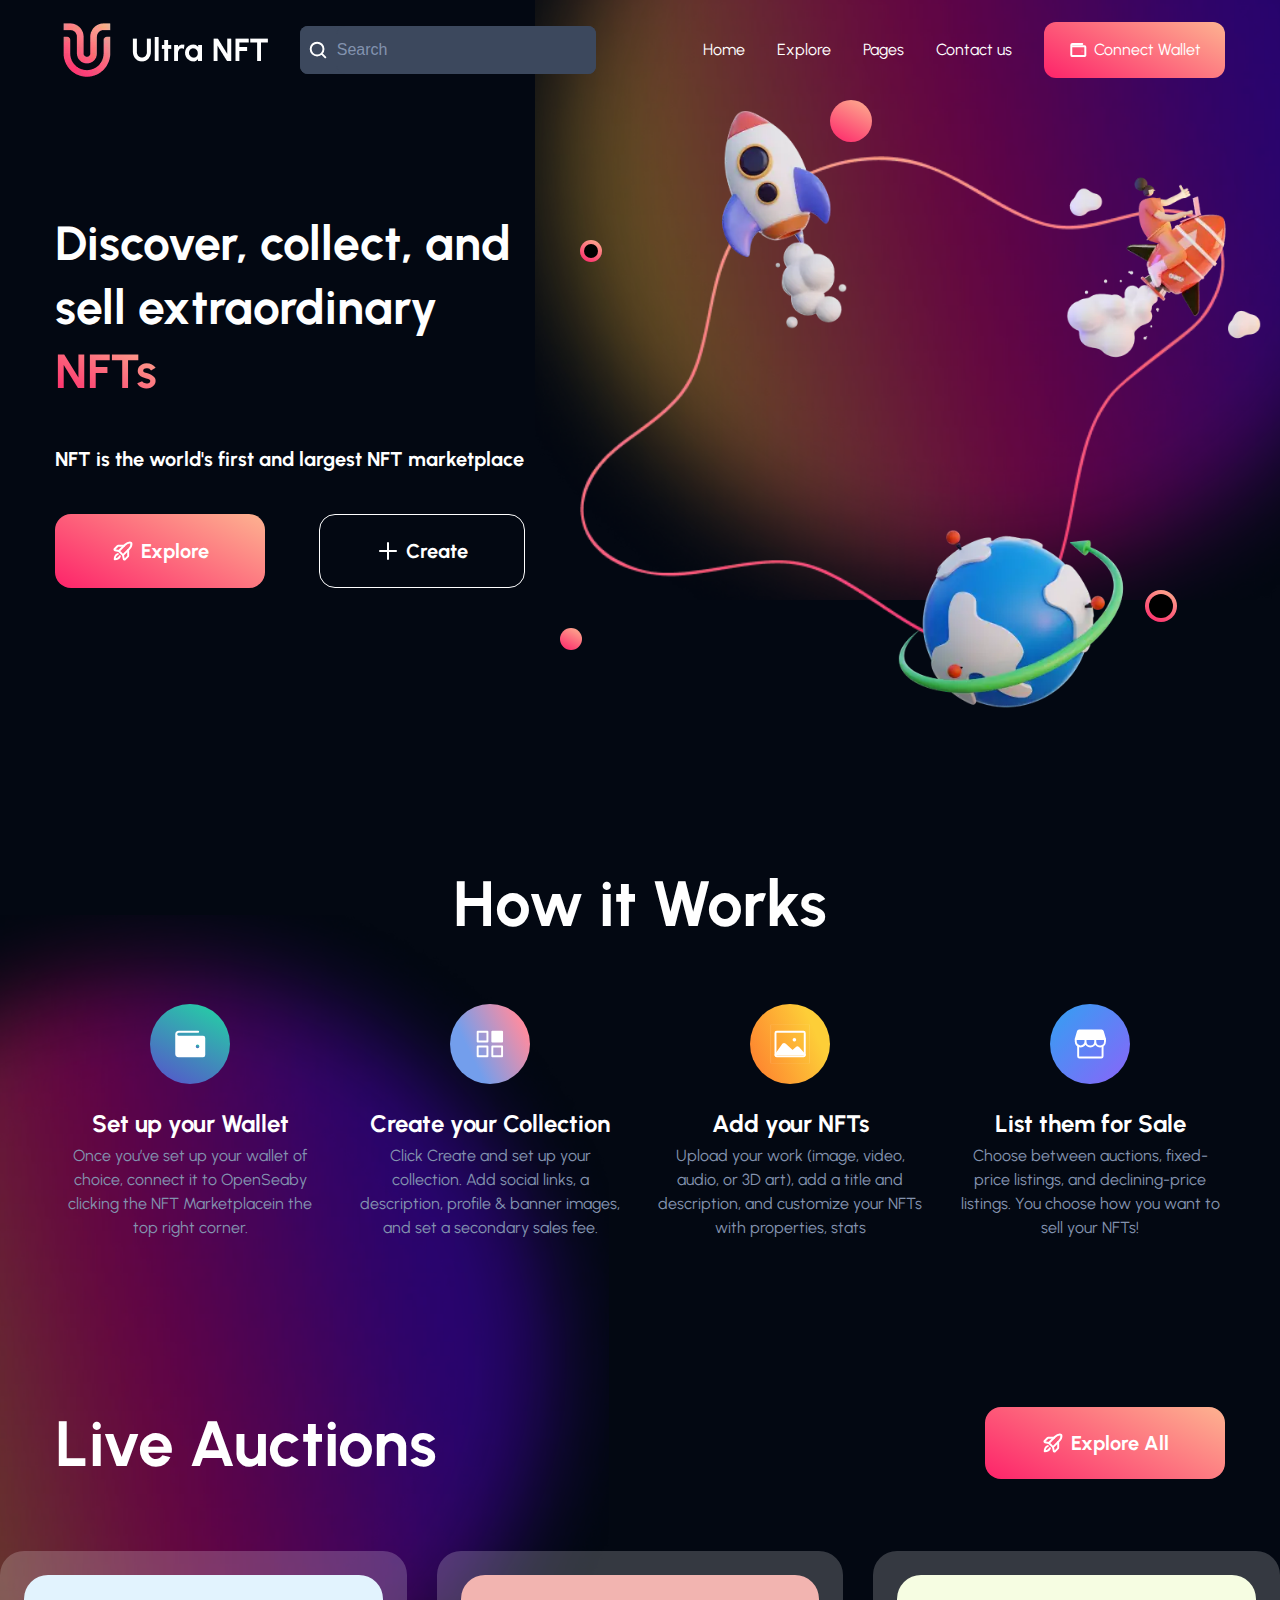
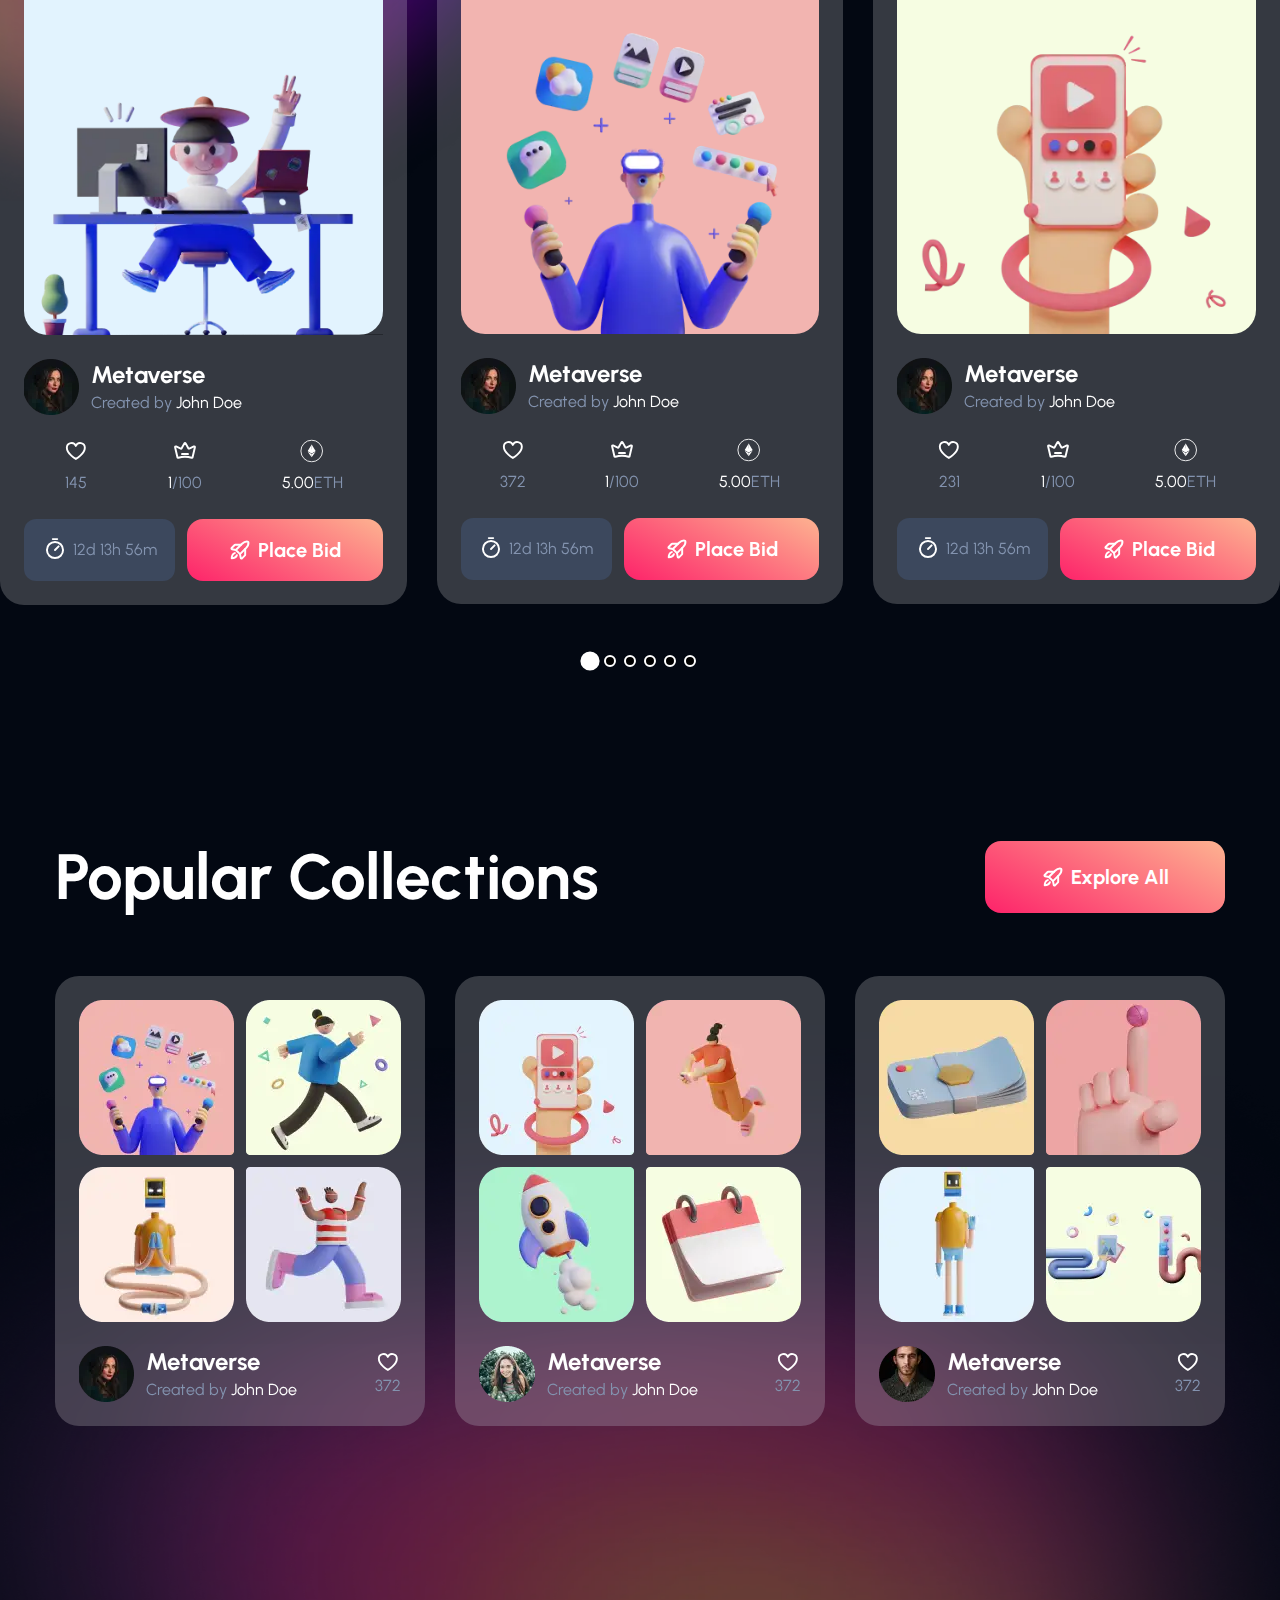
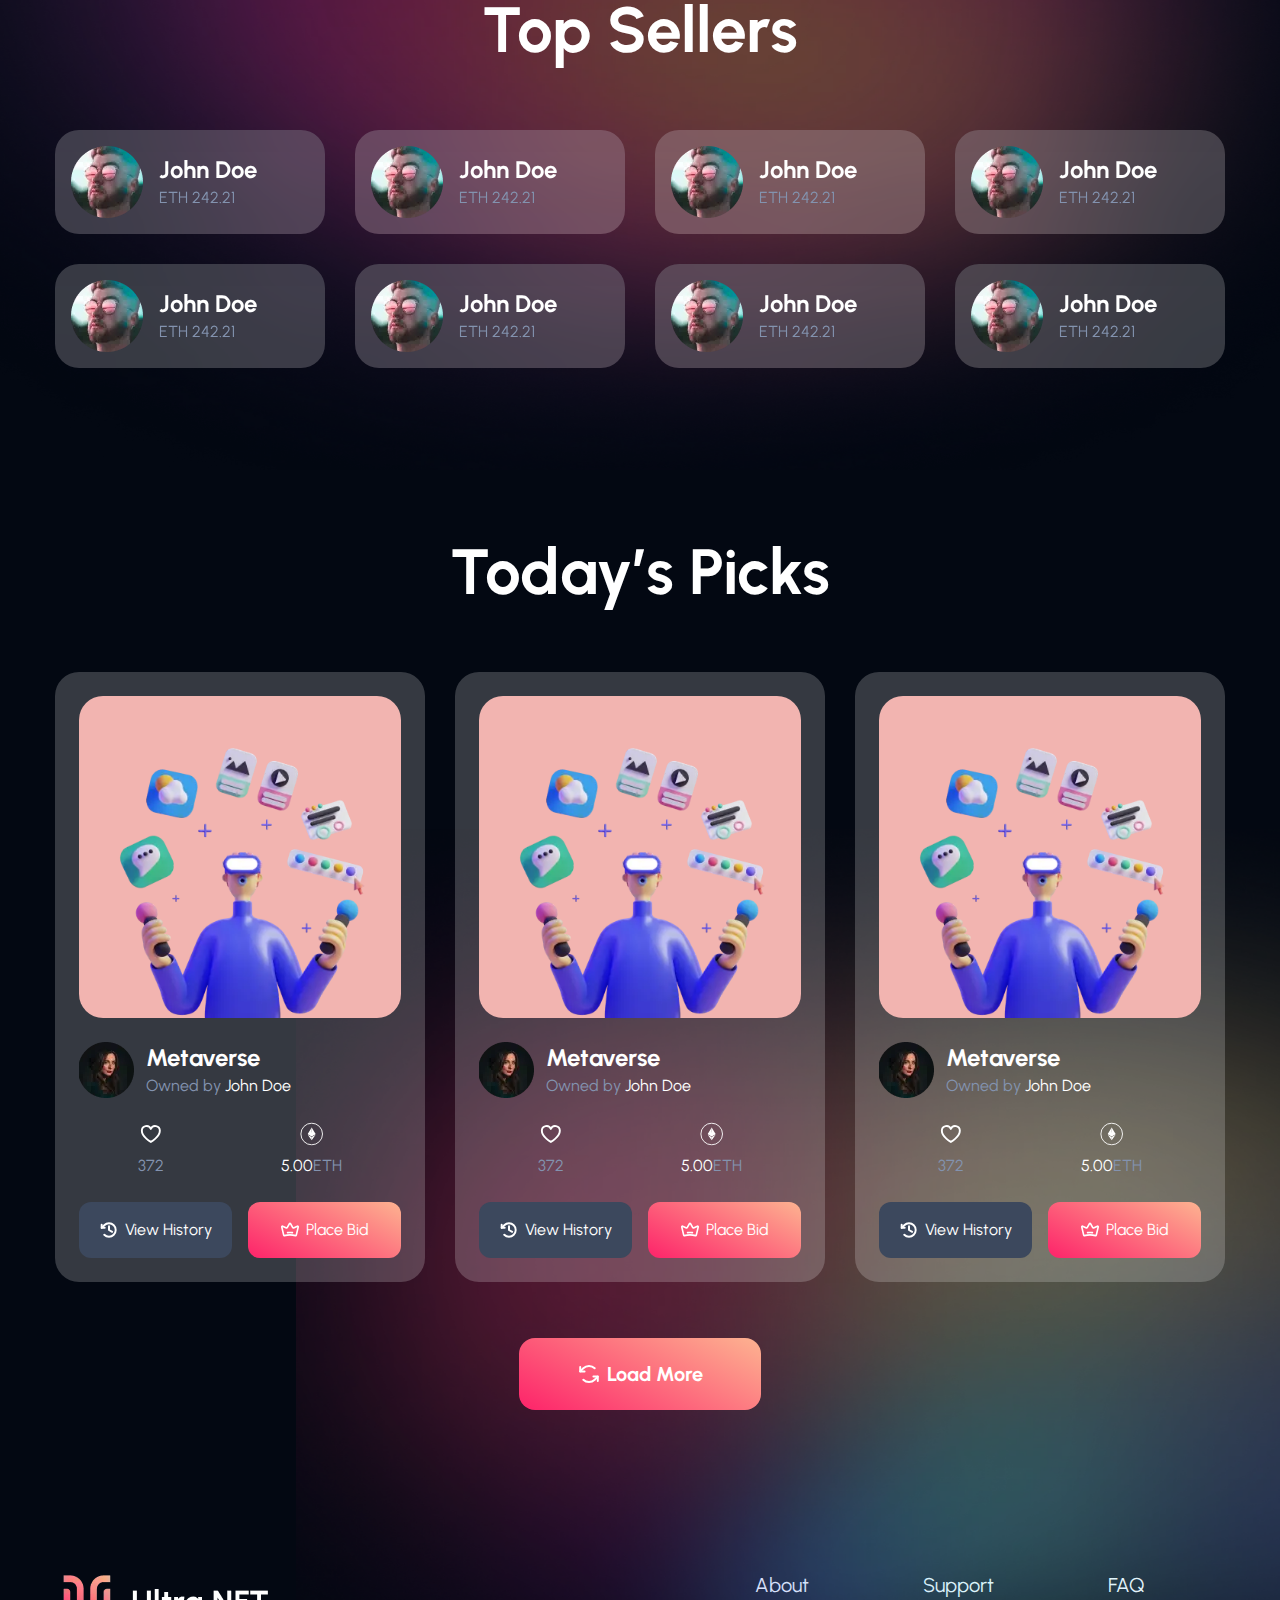
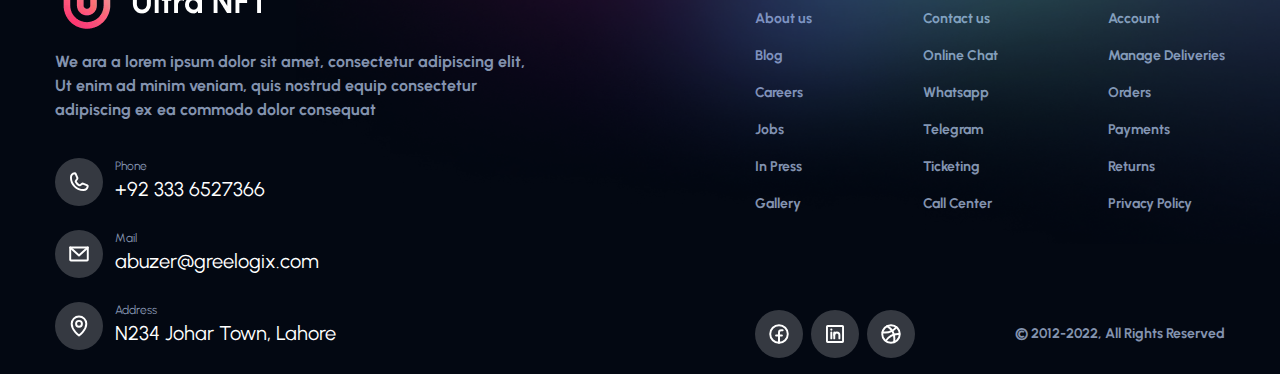
==== commit 03c8aa92: "Add files via upload" ====
--- a/index.html
+++ b/index.html
@@ -32,15 +32,8 @@
             <div class="decor decor--first"></div>             <div class="decor decor--second"></div>             <div class="decor decor--third">-               <div class="decor__item"></div>             </div>             <div class="decor decor--last">-               <div class="decor__item"></div>-               <div class="decor__item"></div>-               <div class="decor__item"></div>-               <div class="decor__item"></div>-               <div class="decor__item"></div>-               <div class="decor__item"></div>             </div>          </div>          <header class='header'>@@ -724,7 +717,7 @@
                   </div>                   <div class="footer__item-content">                      <h4 class="footer__item-title footer__text footer__text--small">Phone</h4>-                     <p class="footer__item-text footer__title">+92 333 6527366</p>+                     <a href="#" class="footer__item-text footer__title">+92 333 6527366</a>                   </div>                </div>                <div class="footer__item">@@ -733,7 +726,7 @@
                   </div>                   <div class="footer__item-content">                      <h4 class="footer__item-title footer__text footer__text--small">Mail</h4>-                     <p class="footer__item-text footer__title">abuzer@greelogix.com</p>+                     <a href="#" class="footer__item-text footer__title">abuzer@greelogix.com</a>                   </div>                </div>                <div class="footer__item">--- a/css/style.min.css
+++ b/css/style.min.css
@@ -1 +1 @@
-.header{padding:18px 0;z-index:99}.header__link{font-weight:700;font-style:normal;color:#fff!important}.header__body{-webkit-transition:.4s ease 0s;-o-transition:.4s ease 0s;transition:.4s ease 0s;display:-webkit-box;display:-ms-flexbox;display:flex;-webkit-box-pack:justify;-ms-flex-pack:justify;justify-content:space-between;-webkit-box-align:center;-ms-flex-align:center;align-items:center;position:relative}.header__menu{display:-webkit-box;display:-ms-flexbox;display:flex;-webkit-box-pack:justify;-ms-flex-pack:justify;justify-content:space-between;-webkit-box-align:center;-ms-flex-align:center;align-items:center;width:100%;margin-left:30px}.header__form{display:-webkit-box;display:-ms-flexbox;display:flex;-webkit-box-pack:justify;-ms-flex-pack:justify;justify-content:space-between;-webkit-box-align:center;-ms-flex-align:center;align-items:center;width:296px;height:48px;background:#3c485d;border-radius:8px}.header__form-button{width:42px;height:99%;background:inherit;border:none;border-radius:8px;cursor:pointer}.header__form-button img{width:20px;height:20px}.header__form-input{width:100%;height:99%;background:inherit;border:none;border-radius:8px;font-weight:400;font-style:normal;color:#8393af}.header__form-input::-webkit-input-placeholder{color:#8393af}.header__form-input::-moz-placeholder{color:#8393af}.header__form-input:-ms-input-placeholder{color:#8393af}.header__form-input::-ms-input-placeholder{color:#8393af}.header__form-input::placeholder{color:#8393af}.header__container{display:-webkit-box;display:-ms-flexbox;display:flex;-webkit-box-align:center;-ms-flex-align:center;align-items:center}.header__list{display:-webkit-box;display:-ms-flexbox;display:flex;margin-right:16px}.header__list .header__link{padding:0 16px}.header__button{display:-webkit-box;display:-ms-flexbox;display:flex;padding:16px 24px;background:-o-linear-gradient(242.33deg,#fdae8f 3.43%,#fd1c68 104.7%);background:linear-gradient(207.67deg,#fdae8f 3.43%,#fd1c68 104.7%);border-radius:12px}.header__button img{width:20px;height:20px;margin-right:6px}.start{height:600px;position:absolute;top:100px}.start__body{display:-webkit-box;display:-ms-flexbox;display:flex;-webkit-box-pack:justify;-ms-flex-pack:justify;justify-content:space-between;-webkit-box-align:center;-ms-flex-align:center;align-items:center}.start__container{max-width:470px;z-index:99}.start__title{font-weight:700;font-style:normal;font-size:48px;line-height:1.33;color:#fff}.start__title span{background:-o-linear-gradient(242.33deg,#fdae8f 3.43%,#fd1c68 104.7%);background:linear-gradient(207.67deg,#fdae8f 3.43%,#fd1c68 104.7%);-webkit-background-clip:text;-webkit-text-fill-color:transparent}.start__button.button--color:hover img{-webkit-transform:translate(3px,-5px);-ms-transform:translate(3px,-5px);transform:translate(3px,-5px)}.start__text{font-weight:400;font-style:normal;margin:40px 0}.start__content{display:-webkit-box;display:-ms-flexbox;display:flex;-webkit-box-pack:justify;-ms-flex-pack:justify;justify-content:space-between}.start__button{margin:0}.start__img{background-image:url(../img/start-orbit.webp);background-size:contain;position:relative;width:100%;height:600px;margin-left:55px;z-index:99}.start__img .start__item{position:absolute}.start__img .start__item--first{top:20px;left:20px;-webkit-animation:rocket1 2s infinite 0s alternate ease-in-out;animation:rocket1 2s infinite 0s alternate ease-in-out}@-webkit-keyframes rocket1{0%{-webkit-transform:translate(0,0);transform:translate(0,0)}100%{-webkit-transform:translate(-20px,-30px);transform:translate(-20px,-30px)}}@keyframes rocket1{0%{-webkit-transform:translate(0,0);transform:translate(0,0)}100%{-webkit-transform:translate(-20px,-30px);transform:translate(-20px,-30px)}}.start__img .start__item--second{top:-10px;right:-60px;-webkit-animation:rocket2 2.4s infinite 0s alternate ease-in-out;animation:rocket2 2.4s infinite 0s alternate ease-in-out}@-webkit-keyframes rocket2{0%{-webkit-transform:translate(0,0);transform:translate(0,0)}100%{-webkit-transform:translate(40px,-50px);transform:translate(40px,-50px)}}@keyframes rocket2{0%{-webkit-transform:translate(0,0);transform:translate(0,0)}100%{-webkit-transform:translate(40px,-50px);transform:translate(40px,-50px)}}.start__img .start__item--third{bottom:-30px;right:90px}.start__decor{position:absolute;border-radius:50%}.start__decor--first{left:0;top:140px;width:22px;height:22px}.start__decor--second{left:-20px;bottom:50px;width:22px;height:22px}.start__decor--third{right:48px;bottom:78px;width:32px;height:32px}.start__decor--fourth{left:250px;top:0;width:42px;height:42px}.start__decor--full{background:-o-linear-gradient(242.33deg,#fdae8f 3.43%,#fd1c68 104.7%);background:linear-gradient(207.67deg,#fdae8f 3.43%,#fd1c68 104.7%)}.start__decor--border{background:-o-linear-gradient(242.33deg,#fdae8f 3.43%,#fd1c68 104.7%);background:linear-gradient(207.67deg,#fdae8f 3.43%,#fd1c68 104.7%)}.start__decor--border::after{content:"";position:absolute;left:4px;right:4px;top:4px;bottom:4px;width:calc(100% - 8px);height:calc(100% - 8px);border-radius:50%;background:currentColor}.work{margin-top:760px}.work__items{display:grid;grid-template-columns:repeat(4,1fr);grid-column-gap:30px;grid-row-gap:50px;margin-top:56px}.work__item{width:100%;z-index:99}.work__item:nth-child(2) .work__item-img{background:-o-linear-gradient(26.12deg,#739eec 29.38%,#ff8c9f 86.63%);background:linear-gradient(63.88deg,#739eec 29.38%,#ff8c9f 86.63%)}.work__item:nth-child(3) .work__item-img{background:-o-linear-gradient(23.73deg,#fe6f2d -10.45%,#fdce38 76.78%);background:linear-gradient(66.27deg,#fe6f2d -10.45%,#fdce38 76.78%)}.work__item:last-child .work__item-img{background:-o-linear-gradient(316.52deg,#2ea3f2 -3.48%,#a651fb 130.9%);background:linear-gradient(133.48deg,#2ea3f2 -3.48%,#a651fb 130.9%)}.work__item-img{width:80px;height:80px;border-radius:50%;display:-webkit-box;display:-ms-flexbox;display:flex;-webkit-box-pack:center;-ms-flex-pack:center;justify-content:center;-webkit-box-align:center;-ms-flex-align:center;align-items:center;margin:0 auto 24px;background:-o-linear-gradient(242.33deg,#23d3a4 3.43%,#5b49cf 104.7%);background:linear-gradient(207.67deg,#23d3a4 3.43%,#5b49cf 104.7%)}.work__item-img img{width:40px;height:40px}.work__item-title{text-align:center;margin-bottom:4px}.work__item-text{text-align:center;color:#fff}.auction{height:100%}.auction__button.button--color:hover img{-webkit-transform:translate(3px,-5px);-ms-transform:translate(3px,-5px);transform:translate(3px,-5px)}.auction__container{display:-webkit-box;display:-ms-flexbox;display:flex;-webkit-box-pack:justify;-ms-flex-pack:justify;justify-content:space-between;-webkit-box-align:center;-ms-flex-align:center;align-items:center}.auction__swiper{margin-top:64px}.swiper-pagination{position:unset!important;margin-top:44px;display:-webkit-box;display:-ms-flexbox;display:flex;-webkit-box-align:center;-ms-flex-align:center;align-items:center;-webkit-box-pack:center;-ms-flex-pack:center;justify-content:center;height:24px}.swiper-pagination-bullet{width:12px!important;height:12px!important;border:2px solid #fff;opacity:1!important;-webkit-transition:-webkit-transform .4s ease 0s;transition:-webkit-transform .4s ease 0s;-o-transition:transform .4s ease 0s;transition:transform .4s ease 0s;transition:transform .4s ease 0s,-webkit-transform .4s ease 0s}.swiper-pagination-bullet-active{-webkit-transform:scale(1.6);-ms-transform:scale(1.6);transform:scale(1.6);background:#fff!important}.slide{background:rgba(255,255,255,.2);border-radius:24px;padding:24px;z-index:99}.slide:nth-child(2) .slide__img{background:#f2b4b0}.slide:nth-child(3) .slide__img{background:#f6fde2}.slide:nth-child(4) .slide__img{background:#feece5}.slide__contact{display:-webkit-box;display:-ms-flexbox;display:flex}.slide__contact-info{margin-left:12px}.slide__text span{color:#fff}.slide__img{background:#e2f3fe;border-radius:24px;margin-bottom:24px}.slide__img img{width:100%;height:100%}.slide__items{display:-webkit-box;display:-ms-flexbox;display:flex;-ms-flex-pack:distribute;justify-content:space-around;-webkit-box-align:center;-ms-flex-align:center;align-items:center;-ms-flex-wrap:wrap;flex-wrap:wrap;width:100%;margin:24px 0}.slide__item{text-align:center}.slide__item img{width:24px;height:24px;margin-bottom:8px}.slide__content{display:grid;grid-template-columns:151px auto;grid-column-gap:12px}.slide__content .auction__button{width:100%;padding:16px 0;display:-webkit-box;display:-ms-flexbox;display:flex;-webkit-box-pack:center;-ms-flex-pack:center;justify-content:center}.slide__time{padding:16px 0;width:100%;display:-webkit-box;display:-ms-flexbox;display:flex;-webkit-box-align:center;-ms-flex-align:center;align-items:center;-webkit-box-pack:center;-ms-flex-pack:center;justify-content:center;background:#3c485d;border-radius:12px}.slide__time img{width:24px;height:24px;margin-right:6px}.collection__container{display:-webkit-box;display:-ms-flexbox;display:flex;-webkit-box-pack:justify;-ms-flex-pack:justify;justify-content:space-between;-webkit-box-align:center;-ms-flex-align:center;align-items:center}.collection__button.button--color:hover img{-webkit-transform:translate(3px,-5px);-ms-transform:translate(3px,-5px);transform:translate(3px,-5px)}.collection__items{display:grid;grid-template-columns:repeat(3,1fr);grid-column-gap:30px;grid-row-gap:30px;margin-top:56px}.collection__item{background:rgba(255,255,255,.2);-webkit-backdrop-filter:blur(40px);backdrop-filter:blur(40px);border-radius:24px;padding:24px;z-index:99}.collection__item-img{display:grid;grid-template-columns:repeat(2,1fr);grid-template-rows:repeat(2,1fr);grid-column-gap:12px;grid-row-gap:12px}.collection__item-img img{width:100%;height:100%}.collection__item-body{display:-webkit-box;display:-ms-flexbox;display:flex;-webkit-box-pack:justify;-ms-flex-pack:justify;justify-content:space-between;-webkit-box-align:center;-ms-flex-align:center;align-items:center;margin-top:24px}.collection__item-contact{display:-webkit-box;display:-ms-flexbox;display:flex}.collection__item-content{margin-left:12px}.collection__item-text span{color:#fff}.collection__rate img{max-width:24px;width:24px;height:24px}.sellers__items{display:grid;grid-template-columns:repeat(auto-fill,minmax(270px,1fr));grid-column-gap:30px;grid-row-gap:30px;margin-top:56px}.sellers__item{background:rgba(255,255,255,.2);-webkit-backdrop-filter:blur(40px);backdrop-filter:blur(40px);border-radius:24px;padding:16px;display:-webkit-box;display:-ms-flexbox;display:flex;-webkit-box-align:center;-ms-flex-align:center;align-items:center;z-index:99}.sellers__item-content{margin-left:16px}.picks__items{display:grid;grid-template-columns:repeat(auto-fill,minmax(300px,1fr));grid-column-gap:30px;grid-row-gap:30px;margin:56px 0}.picks__item{background:rgba(255,255,255,.2);border-radius:24px;padding:24px;z-index:99;display:none}.picks__item:first-child,.picks__item:nth-child(2),.picks__item:nth-child(3){display:block}.picks__item-img{background:#f2b4b0;border-radius:24px}.picks__item-img img{width:100%;height:100%}.picks__item-contact{display:-webkit-box;display:-ms-flexbox;display:flex;margin-top:24px}.picks__item-content{margin-left:12px}.picks__item-text span{color:#fff!important}.picks__item-container{display:-webkit-box;display:-ms-flexbox;display:flex;-webkit-box-align:center;-ms-flex-align:center;align-items:center;-ms-flex-pack:distribute;justify-content:space-around;margin:24px 0}.picks__item-block{text-align:center}.picks__item-block img{width:24px;height:24px;margin-bottom:8px}.picks__item-elements{display:grid;grid-template-columns:repeat(2,1fr);grid-column-gap:16px}.picks__item-button{width:100%;display:-webkit-box;display:-ms-flexbox;display:flex;-webkit-box-align:center;-ms-flex-align:center;align-items:center;-webkit-box-pack:center;-ms-flex-pack:center;justify-content:center;border-radius:12px;height:56px;color:#fff!important}.picks__item-button--black{background:#3c485d}.picks__item-button--color{background:-o-linear-gradient(242.33deg,#fdae8f 3.43%,#fd1c68 104.7%);background:linear-gradient(207.67deg,#fdae8f 3.43%,#fd1c68 104.7%)}.picks__item-button img{width:20px;height:20px;margin-right:6px}.picks__button{width:242px;height:72px;-webkit-box-pack:center;-ms-flex-pack:center;justify-content:center;margin:0 auto;padding:0;cursor:pointer}.picks__button:hover img{-webkit-transform:rotate(180deg);-ms-transform:rotate(180deg);transform:rotate(180deg)}.breadcrumps{margin:50px 0 50px}.breadcrumps__title{font-weight:700;font-style:normal;font-size:48px;line-height:1.33;text-align:center;color:#fff}.breadcrumps__items{margin-top:16px;display:-webkit-box;display:-ms-flexbox;display:flex;-webkit-box-align:center;-ms-flex-align:center;align-items:center;-webkit-box-pack:center;-ms-flex-pack:center;justify-content:center}.breadcrumps__item{padding:0 5px}.breadcrumps__text--active{color:#fff}.filter{height:56px;margin:0 0 50px}.filter__items{display:-webkit-box;display:-ms-flexbox;display:flex;-webkit-box-pack:justify;-ms-flex-pack:justify;justify-content:space-between;-webkit-box-align:center;-ms-flex-align:center;align-items:center}.filter__container{display:-webkit-box;display:-ms-flexbox;display:flex}.filter__item{margin:0 8px}.dropdown{position:relative;display:inline-block}.dropdown__button{display:-webkit-box;display:-ms-flexbox;display:flex;-webkit-box-align:center;-ms-flex-align:center;align-items:center;background:#3c485d;border-radius:12px;padding:16px 24px;border:none;color:#fff!important;-webkit-transition:all .4s ease 0s;-o-transition:all .4s ease 0s;transition:all .4s ease 0s;font-weight:700;font-style:normal}.dropdown__button.active{border-radius:12px 12px 0 0}.dropdown__button img{width:20px;height:20px;margin-left:6px}.dropdown__items{display:grid;overflow:auto;position:absolute;z-index:100;min-width:100%;background:#3c485d;border-radius:0 0 12px 12px;grid-row-gap:5px;padding:0 24px 16px;-webkit-transform:translate(0,-10px);-ms-transform:translate(0,-10px);transform:translate(0,-10px);-webkit-transition:all .4s ease 0s;-o-transition:all .4s ease 0s;transition:all .4s ease 0s;opacity:0}.dropdown__items .text{color:#fff}.dropdown__items.active{-webkit-transform:translate(0,-1px);-ms-transform:translate(0,-1px);transform:translate(0,-1px);opacity:1}.section__decor{position:relative;width:100%;height:auto;z-index:0}.section__decor .decor{width:886px;height:886px;background:-o-linear-gradient(14.04deg,#ffc83a 13.64%,#ff008a 46.53%,#6100ff 78.88%);background:linear-gradient(75.96deg,#ffc83a 13.64%,#ff008a 46.53%,#6100ff 78.88%);opacity:.4;-webkit-filter:blur(120px);filter:blur(120px);position:absolute;z-index:0;border-radius:50%}.section__decor .decor--first{right:-141px;top:-286px}.section__decor .decor--second{left:-277px;top:915px}.section__decor .decor--third{width:1288.21px;height:1022px;opacity:.4;background:0 0;-webkit-filter:none;filter:none;position:absolute;top:2648px;left:calc(50% - 644.105px)}.section__decor .decor--third .decor__item{position:absolute;right:0;bottom:0;width:837.26px;height:570.21px;background:#ffaa6c;-webkit-filter:blur(400px);filter:blur(400px);-webkit-transform:rotate(21.91deg);-ms-transform:rotate(21.91deg);transform:rotate(21.91deg);z-index:3}.section__decor .decor--third::after{content:"";position:absolute;left:calc(50% - 481.42px);top:calc(50% - 386.79px);width:962.84px;height:773.58px;background:#ff007e;-webkit-filter:blur(400px);filter:blur(400px);z-index:2}.section__decor .decor--third::before{content:"";position:absolute;left:0;top:0;width:1123.88px;height:902.71px;background:#ea72ff;-webkit-filter:blur(600px);filter:blur(600px);z-index:1}.section__decor .decor--last{background:0 0;-webkit-filter:none;filter:none;width:1391.82px;height:1015px;position:absolute;right:-408px;top:3829px;z-index:-1}.section__decor .decor--last .decor__item{position:absolute;-webkit-filter:blur(400px);filter:blur(400px);border-radius:50%}.section__decor .decor--last .decor__item:first-child{right:0;bottom:85px;width:458.94px;height:458.94px;background:#7f9fff}.section__decor .decor--last .decor__item:nth-child(2){right:344px;bottom:81px;width:441.76px;height:345.46px;background:#82fff9;-webkit-filter:blur(300px);filter:blur(300px);-webkit-transform:rotate(-15.22deg);-ms-transform:rotate(-15.22deg);transform:rotate(-15.22deg)}.section__decor .decor--last .decor__item:nth-child(3){left:184px;bottom:107px;width:424.39px;height:84.1px;background:#d015ff;-webkit-filter:blur(300px);filter:blur(300px);-webkit-transform:rotate(-31.01deg);-ms-transform:rotate(-31.01deg);transform:rotate(-31.01deg)}.section__decor .decor--last .decor__item:nth-child(4){right:84px;top:11.5px;width:961.04px;height:572.6px;background:#ffe198;-webkit-transform:rotate(-7.32deg);-ms-transform:rotate(-7.32deg);transform:rotate(-7.32deg)}.section__decor .decor--last .decor__item:nth-child(5){left:0;top:0;width:467.6px;height:660.73px;background:#ff3278;-webkit-transform:rotate(12.08deg);-ms-transform:rotate(12.08deg);transform:rotate(12.08deg)}.section__decor .decor--last .decor__item:last-child{left:374px;bottom:0;width:196.19px;height:387.23px;background:#5d85ff;-webkit-filter:blur(200px);filter:blur(200px);-webkit-transform:rotate(49.25deg);-ms-transform:rotate(49.25deg);transform:rotate(49.25deg)}.footer__body{display:grid;grid-template-columns:auto auto;grid-column-gap:130px}.footer__body picture{-webkit-box-pack:start;-ms-flex-pack:start;justify-content:flex-start}.footer__container{z-index:99}li:hover a.footer__text{border-bottom:1px solid #8393af}.footer__text{font-weight:700;font-style:normal;font-size:14px;line-height:18px;color:#8393af}.footer__text--big{font-size:16px;line-height:24px;margin:16px 0 36px;max-width:470px}.footer__text--small{font-weight:400;font-style:normal;font-size:12px;line-height:16px}.footer__item{display:-webkit-box;display:-ms-flexbox;display:flex;margin-bottom:24px}.footer__item-img{margin-right:12px}.footer__img{background:rgba(255,255,255,.2);width:48px;height:48px;border-radius:50%;display:-webkit-box;display:-ms-flexbox;display:flex;-webkit-box-pack:center;-ms-flex-pack:center;justify-content:center;-webkit-box-align:center;-ms-flex-align:center;align-items:center}.footer__img img{width:24px;height:24px}.footer__title{font-weight:400;font-style:normal;font-size:20px;line-height:30px;color:#fff}.footer__menu{display:-webkit-box;display:-ms-flexbox;display:flex;-webkit-box-pack:justify;-ms-flex-pack:justify;justify-content:space-between}.footer__list{display:-webkit-box;display:-ms-flexbox;display:flex;-webkit-box-orient:vertical;-webkit-box-direction:normal;-ms-flex-direction:column;flex-direction:column;gap:17px;margin-bottom:80px;width:auto}.footer__list .footer__title{margin-bottom:8px}.footer__items{display:-webkit-box;display:-ms-flexbox;display:flex;-webkit-box-pack:justify;-ms-flex-pack:justify;justify-content:space-between;-webkit-box-align:center;-ms-flex-align:center;align-items:center}.footer__icons{display:grid;grid-template-columns:repeat(3,1fr);grid-column-gap:8px}*{margin:0;padding:0;-webkit-box-sizing:border-box;box-sizing:border-box}:focus-visible{outline:0}body{overflow-x:hidden;background:#030812;font-family:Urbanist,sans-serif}body .overlay{width:100%;overflow:hidden;display:-webkit-box;display:-ms-flexbox;display:flex;-webkit-box-orient:vertical;-webkit-box-direction:normal;-ms-flex-direction:column;flex-direction:column}.main{-webkit-box-flex:1;-ms-flex:1 1 auto;flex:1 1 auto}.container{max-width:1170px;margin:0 auto;width:100%;z-index:2}a{text-decoration:none}h1,h2,h3,h4,p,span{margin:0;padding:0}li,ul{list-style:none;padding:0;margin:0}section{position:relative;width:100%;height:auto;margin-bottom:160px;background-position:center;background-repeat:no-repeat;background-size:cover}div{background-position:center;background-repeat:no-repeat;background-size:cover}picture{display:-webkit-box;display:-ms-flexbox;display:flex;-webkit-box-pack:center;-ms-flex-pack:center;justify-content:center;-webkit-box-align:center;-ms-flex-align:center;align-items:center}.title{font-weight:700;font-style:normal;font-size:64px;line-height:1.37;color:#fff;text-align:center}.subtitle{font-weight:700;font-style:normal;font-size:20px;line-height:30px;color:#fff}.text{font-weight:400;font-style:normal;font-size:16px;line-height:1.5;color:#8393af}.subtext{font-weight:700;font-style:normal;font-size:24px;line-height:1.33;color:#fff}.button{display:-webkit-box;display:-ms-flexbox;display:flex;-webkit-box-align:center;-ms-flex-align:center;align-items:center;padding:21px 56px;border-radius:16px}.button img{width:24px;height:24px;margin-right:6px;-webkit-transition:all .4s ease 0s;-o-transition:all .4s ease 0s;transition:all .4s ease 0s}.button--color{background:-o-linear-gradient(242.33deg,#fdae8f 3.43%,#fd1c68 104.7%);background:linear-gradient(207.67deg,#fdae8f 3.43%,#fd1c68 104.7%)}.button--black{border:1px solid #fff}.main{-webkit-box-flex:1;-ms-flex:1 1 auto;flex:1 1 auto}@media (max-width:1280px){.start__img .start__item--first{width:240px;top:0;left:80px}.start__img .start__item--second{width:300px;top:30px;right:-40px}@-webkit-keyframes rocket2{0%{-webkit-transform:translate(0,0);transform:translate(0,0)}100%{-webkit-transform:translate(10px,-20px);transform:translate(10px,-20px)}}@keyframes rocket2{0%{-webkit-transform:translate(0,0);transform:translate(0,0)}100%{-webkit-transform:translate(10px,-20px);transform:translate(10px,-20px)}}.start__img .start__item--third{width:250px}}@media (max-width:1182px){.header{-webkit-transition:.4s ease 0s;-o-transition:.4s ease 0s;transition:.4s ease 0s}.header.active{position:fixed;left:0;top:0;width:100%;height:100vh;z-index:9999;background:#030812;overflow-y:auto;overflow-x:hidden!important}.header.active::-webkit-scrollbar{display:none}.header.active .header__body{height:100vh}.header__logo{position:absolute;left:0;top:0}.header__burger{position:absolute;top:23px;right:0;width:30px;height:20px;z-index:3}.header__burger::after,.header__burger::before{content:"";position:absolute;width:100%;height:2px;left:0;background-color:#fff;-webkit-transition:.4s ease 0s;-o-transition:.4s ease 0s;transition:.4s ease 0s}.header__burger.active::before{-webkit-transform:rotate(45deg);-ms-transform:rotate(45deg);transform:rotate(45deg);top:9px}.header__burger.active::after{-webkit-transform:rotate(-45deg);-ms-transform:rotate(-45deg);transform:rotate(-45deg);bottom:9px}.header__burger::before{top:0}.header__burger::after{bottom:0}.header__burger span{position:absolute;background-color:#fff;left:0;width:100%;height:2px;top:8px;-webkit-transition:.4s ease 0s;-o-transition:.4s ease 0s;transition:.4s ease 0s}.header__burger.active span{-webkit-transform:scale(0);-ms-transform:scale(0);transform:scale(0)}.header__menu{-webkit-box-pack:center;-ms-flex-pack:center;justify-content:center;-webkit-box-orient:vertical;-webkit-box-direction:normal;-ms-flex-direction:column;flex-direction:column;width:100%;margin-left:0}.header__form{-webkit-transition:.4s ease 0s;-o-transition:.4s ease 0s;transition:.4s ease 0s;opacity:0;visibility:hidden;width:100%;left:0;position:absolute;top:100px}.header__form.active{opacity:1;visibility:visible}.header__list{-webkit-transition:all .4s ease 0s!important;-o-transition:all .4s ease 0s!important;transition:all .4s ease 0s!important;opacity:0;visibility:hidden;-webkit-box-orient:vertical;-webkit-box-direction:normal;-ms-flex-direction:column;flex-direction:column;text-align:center;-webkit-transform:translateY(-100%);-ms-transform:translateY(-100%);transform:translateY(-100%)}.header__list li{margin-bottom:10px}.header__list.active{opacity:1;visibility:visible;-webkit-transform:translateY(0);-ms-transform:translateY(0);transform:translateY(0)}.header__button{position:absolute;right:50px;top:5px}.start__img .start__item--first{top:50px;left:40px}.start__img .start__item--second{top:70px;right:-60px}.start__img .start__item--third{width:200px;bottom:60px}.container{max-width:970px}}@media (max-width:1182px) and (min-height:460px),(max-width:768px) and (min-height:500px){.header{overflow:hidden;height:96px}}@media (max-width:1182px) and (max-height:460px),(max-width:768px) and (max-height:500px){.header__list{position:absolute;top:0;margin-left:-50px!important}.header__list.active{top:170px}}@media (max-width:1182px) and (max-height:460px){.start{top:60px}}@media (max-width:1170px){.work__items{grid-template-columns:repeat(3,1fr);grid-template-rows:repeat(2,1fr)}.work__items .work__item:last-child{grid-area:2/2/3/3}.sellers__item:nth-child(8){grid-area:3/3/4/4}.section__decor .decor{width:calc(200px + 686 * (100vw - 300px)/ 870);height:calc(200px + 686 * (100vw - 300px)/ 870)}.section__decor .decor--third{width:90%;left:5%}.section__decor .decor--third .decor__item{width:64%;height:55%}.section__decor .decor--third::after{width:74%;height:75%;left:13%;top:12.5%}.section__decor .decor--third::before{width:87%;height:88%}.section__decor .decor--last{top:1400px;width:calc(400px + 991.82 * (100vw - 300px)/ 870);height:calc(300px + 715 * (100vw - 300px)/ 870)}.footer__body{grid-column-gap:0}}@media (max-width:1024px){.start{max-height:-webkit-min-content;max-height:-moz-min-content;max-height:min-content;height:auto}.start__body{-webkit-box-orient:vertical;-webkit-box-direction:normal;-ms-flex-direction:column;flex-direction:column}.start__container{text-align:center;margin-bottom:40px;-webkit-box-pack:center;-ms-flex-pack:center;justify-content:center}.start__img{margin-left:0;height:500px}.start__img .start__item--first{top:20px;left:calc(130px + 50 * (100vw - 768px)/ 224)}.start__img .start__item--second{top:-40px;right:calc(75px + 0 * (100vw - 768px)/ 224)}.start__img .start__item--third{bottom:-30px;right:calc(270px + 1 * (100vw - 768px)/ 224)}.start__decor--second{left:20px}.start__decor--fourth{left:350px;top:-20px}.work{margin-top:1020px}}@media (max-width:992px){.collection__container{-webkit-box-orient:vertical;-webkit-box-direction:normal;-ms-flex-direction:column;flex-direction:column;text-align:center}.collection__container .collection__title{margin-bottom:15px}.collection__items{grid-template-columns:1fr;max-width:500px;margin:56px auto 0}.sellers__items{grid-template-columns:repeat(auto-fill,minmax(220px,1fr))}.filter__items{-webkit-box-orient:vertical;-webkit-box-direction:normal;-ms-flex-direction:column;flex-direction:column;-webkit-box-align:start;-ms-flex-align:start;align-items:flex-start;-webkit-box-pack:start;-ms-flex-pack:start;justify-content:flex-start;background-color:#030812;width:300px;min-height:100vh;-webkit-transform:translate(-100%,0);-ms-transform:translate(-100%,0);transform:translate(-100%,0);-webkit-transition:-webkit-transform .4s ease 0s;transition:-webkit-transform .4s ease 0s;-o-transition:transform .4s ease 0s;transition:transform .4s ease 0s;transition:transform .4s ease 0s,-webkit-transform .4s ease 0s;z-index:999;position:fixed;left:0;top:0;padding:50px 20px 0}.filter__items.active{-webkit-transform:translate(0,0);-ms-transform:translate(0,0);transform:translate(0,0)}.filter__container{-webkit-box-orient:vertical;-webkit-box-direction:normal;-ms-flex-direction:column;flex-direction:column}.filter__container .filter__item{margin:8px 0}.filter__burger{position:absolute;top:calc(50% - 10px);left:20px;width:30px;height:20px;z-index:1000;-webkit-transition:.4s ease 0s;-o-transition:.4s ease 0s;transition:.4s ease 0s}.filter__burger.active{position:fixed;top:20px}.filter__burger::after,.filter__burger::before{content:"";position:absolute;width:100%;height:2px;left:0;background-color:#fff;-webkit-transition:.4s ease 0s;-o-transition:.4s ease 0s;transition:.4s ease 0s}.filter__burger.active::before{-webkit-transform:rotate(45deg);-ms-transform:rotate(45deg);transform:rotate(45deg);top:9px}.filter__burger.active::after{-webkit-transform:rotate(-45deg);-ms-transform:rotate(-45deg);transform:rotate(-45deg);bottom:9px}.filter__burger::before{top:0}.filter__burger::after{bottom:0}.filter__burger span{position:absolute;background-color:#fff;left:0;width:100%;height:2px;top:8px;-webkit-transition:.4s ease 0s;-o-transition:.4s ease 0s;transition:.4s ease 0s}.filter__burger.active span{-webkit-transform:scale(0);-ms-transform:scale(0);transform:scale(0)}.dropdown__button{min-width:260px;-webkit-box-pack:center;-ms-flex-pack:center;justify-content:center;height:56px;padding:0}.footer__body{grid-column-gap:20px}.footer__text--big{max-width:360px}.footer__items{-webkit-box-orient:vertical;-webkit-box-direction:normal;-ms-flex-direction:column;flex-direction:column}.footer__items .footer__icons{margin-bottom:16px}}@media (max-width:991.98px){.container{max-width:750px}}@media (max-width:768px){.header__container{-webkit-box-orient:vertical;-webkit-box-direction:normal;-ms-flex-direction:column;flex-direction:column}.header__button{-webkit-transition:.4s ease 0s;-o-transition:.4s ease 0s;transition:.4s ease 0s;opacity:0;visibility:hidden;position:relative;right:0;top:0}.header__button.active{opacity:1;visibility:visible;top:10px}.start__title{font-size:calc(36px + 12 * (100vw - 300px)/ 468)}.start__img .start__item--first{top:60px;width:170px}.start__img .start__item--second{top:0;width:220px;right:0}.start__img .start__item--third{width:150px;bottom:0;right:25%}.work__items{grid-template-columns:repeat(auto-fill,minmax(270px,1fr));grid-template-rows:repeat(2,auto)}.work__items .work__item:last-child{grid-area:auto}.auction__container{-webkit-box-orient:vertical;-webkit-box-direction:normal;-ms-flex-direction:column;flex-direction:column;text-align:center}.sellers__item:nth-child(8){grid-area:auto}.footer__body{grid-template-columns:1fr;grid-row-gap:50px;padding-bottom:50px}.footer__body picture{-webkit-box-pack:center;-ms-flex-pack:center;justify-content:center}.footer__body .footer__container{margin:0 auto;text-align:center}.footer__body .footer__container .footer__item{text-align:left;-webkit-box-pack:center;-ms-flex-pack:center;justify-content:center}.footer__body .footer__info{text-align:center}.footer__text--big{max-width:460px}.footer__menu{max-width:450px;margin:0 auto;-webkit-box-pack:justify;-ms-flex-pack:justify;justify-content:space-between}section{margin-bottom:100px}.title{font-size:calc(48px + 16 * (100vw - 300px)/ 468)}}@media (max-width:768px) and (max-height:500px){.header__list{margin-left:0!important}.header__button{position:absolute;right:calc(50% - 100px)}.header__button.active{top:330px}.start{top:40px}}@media (max-width:767.98px){.container{max-width:none;padding:0 10px}}@media (max-width:520px){.sellers__items{grid-template-columns:1fr;width:270px;margin:56px auto 0}}@media (max-width:450px){.header__logo img{width:180px}.header__burger{top:17px}.start__content{-webkit-box-orient:vertical;-webkit-box-direction:normal;-ms-flex-direction:column;flex-direction:column}.start__button{display:-webkit-box;display:-ms-flexbox;display:flex;-webkit-box-pack:center;-ms-flex-pack:center;justify-content:center;-webkit-box-align:center;-ms-flex-align:center;align-items:center;margin-bottom:20px}.start__img .start__item--first{top:90px;width:130px}.start__img .start__item--second{top:90px;width:170px}.start__img .start__item--third{bottom:60px;width:130px}.start__decor--third{right:20px}.start__decor--fourth{left:40%;top:30px}.section__decor .decor{display:none}.footer__item{-webkit-box-orient:vertical;-webkit-box-direction:normal;-ms-flex-direction:column;flex-direction:column;-webkit-box-pack:center;-ms-flex-pack:center;justify-content:center;-webkit-box-align:center;-ms-flex-align:center;align-items:center;text-align:center!important}.footer__item .footer__item-img{margin:0 0 10px 0}.footer__menu{-webkit-box-orient:vertical;-webkit-box-direction:normal;-ms-flex-direction:column;flex-direction:column}.footer__list{margin-bottom:40px}}@media (max-width:400px){.slide__content{grid-template-columns:auto;grid-row-gap:12px}.picks__item-elements{grid-row-gap:16px;grid-template-columns:1fr}}@media (max-width:350px){.collection__item{padding:12px}}@media (max-width:320px){.picks__items{grid-template-columns:repeat(auto-fill,minmax(100%,1fr))}}+.header{padding:18px 0;z-index:99}.header__link{font-weight:700;font-style:normal;color:#fff!important}.header__body{-webkit-transition:.4s ease 0s;-o-transition:.4s ease 0s;transition:.4s ease 0s;display:-webkit-box;display:-ms-flexbox;display:flex;-webkit-box-pack:justify;-ms-flex-pack:justify;justify-content:space-between;-webkit-box-align:center;-ms-flex-align:center;align-items:center;position:relative}.header__menu{display:-webkit-box;display:-ms-flexbox;display:flex;-webkit-box-pack:justify;-ms-flex-pack:justify;justify-content:space-between;-webkit-box-align:center;-ms-flex-align:center;align-items:center;width:100%;margin-left:30px}.header__form{display:-webkit-box;display:-ms-flexbox;display:flex;-webkit-box-pack:justify;-ms-flex-pack:justify;justify-content:space-between;-webkit-box-align:center;-ms-flex-align:center;align-items:center;width:296px;height:48px;background:#3c485d;border-radius:8px}.header__form-button{width:42px;height:99%;background:inherit;border:none;border-radius:8px;cursor:pointer}.header__form-button img{width:20px;height:20px}.header__form-input{width:100%;height:99%;background:inherit;border:none;border-radius:8px;font-weight:400;font-style:normal;color:#8393af}.header__form-input::-webkit-input-placeholder{color:#8393af}.header__form-input::-moz-placeholder{color:#8393af}.header__form-input:-ms-input-placeholder{color:#8393af}.header__form-input::-ms-input-placeholder{color:#8393af}.header__form-input::placeholder{color:#8393af}.header__container{display:-webkit-box;display:-ms-flexbox;display:flex;-webkit-box-align:center;-ms-flex-align:center;align-items:center}.header__list{display:-webkit-box;display:-ms-flexbox;display:flex;margin-right:16px}.header__list .header__link{padding:0 16px}.header__button{display:-webkit-box;display:-ms-flexbox;display:flex;padding:16px 24px;background:-o-linear-gradient(242.33deg,#fdae8f 3.43%,#fd1c68 104.7%);background:linear-gradient(207.67deg,#fdae8f 3.43%,#fd1c68 104.7%);border-radius:12px}.header__button img{width:20px;height:20px;margin-right:6px}.start{height:600px;position:absolute;top:100px}.start__body{display:-webkit-box;display:-ms-flexbox;display:flex;-webkit-box-pack:justify;-ms-flex-pack:justify;justify-content:space-between;-webkit-box-align:center;-ms-flex-align:center;align-items:center}.start__container{max-width:470px;z-index:99}.start__title{font-weight:700;font-style:normal;font-size:48px;line-height:1.33;color:#fff}.start__title span{background:-o-linear-gradient(242.33deg,#fdae8f 3.43%,#fd1c68 104.7%);background:linear-gradient(207.67deg,#fdae8f 3.43%,#fd1c68 104.7%);-webkit-background-clip:text;-webkit-text-fill-color:transparent}.start__button.button--color:hover img{-webkit-transform:translate(3px,-5px);-ms-transform:translate(3px,-5px);transform:translate(3px,-5px)}.start__text{font-weight:400;font-style:normal;margin:40px 0}.start__content{display:-webkit-box;display:-ms-flexbox;display:flex;-webkit-box-pack:justify;-ms-flex-pack:justify;justify-content:space-between}.start__button{margin:0}.start__img{background-image:url(../img/start-orbit.webp);background-size:contain;position:relative;width:100%;height:600px;margin-left:55px;z-index:99}.start__img .start__item{position:absolute}.start__img .start__item--first{top:20px;left:20px;-webkit-animation:rocket1 2s infinite 0s alternate ease-in-out;animation:rocket1 2s infinite 0s alternate ease-in-out}@-webkit-keyframes rocket1{0%{-webkit-transform:translate(0,0);transform:translate(0,0)}100%{-webkit-transform:translate(-20px,-30px);transform:translate(-20px,-30px)}}@keyframes rocket1{0%{-webkit-transform:translate(0,0);transform:translate(0,0)}100%{-webkit-transform:translate(-20px,-30px);transform:translate(-20px,-30px)}}.start__img .start__item--second{top:-10px;right:-60px;-webkit-animation:rocket2 2.4s infinite 0s alternate ease-in-out;animation:rocket2 2.4s infinite 0s alternate ease-in-out}@-webkit-keyframes rocket2{0%{-webkit-transform:translate(0,0);transform:translate(0,0)}100%{-webkit-transform:translate(40px,-50px);transform:translate(40px,-50px)}}@keyframes rocket2{0%{-webkit-transform:translate(0,0);transform:translate(0,0)}100%{-webkit-transform:translate(40px,-50px);transform:translate(40px,-50px)}}.start__img .start__item--third{bottom:-30px;right:90px}.start__decor{position:absolute;border-radius:50%}.start__decor--first{left:0;top:140px;width:22px;height:22px}.start__decor--second{left:-20px;bottom:50px;width:22px;height:22px}.start__decor--third{right:48px;bottom:78px;width:32px;height:32px}.start__decor--fourth{left:250px;top:0;width:42px;height:42px}.start__decor--full{background:-o-linear-gradient(242.33deg,#fdae8f 3.43%,#fd1c68 104.7%);background:linear-gradient(207.67deg,#fdae8f 3.43%,#fd1c68 104.7%)}.start__decor--border{background:-o-linear-gradient(242.33deg,#fdae8f 3.43%,#fd1c68 104.7%);background:linear-gradient(207.67deg,#fdae8f 3.43%,#fd1c68 104.7%)}.start__decor--border::after{content:"";position:absolute;left:4px;right:4px;top:4px;bottom:4px;width:calc(100% - 8px);height:calc(100% - 8px);border-radius:50%;background:currentColor}.work{margin-top:760px}.work__items{display:grid;grid-template-columns:repeat(4,1fr);grid-column-gap:30px;grid-row-gap:50px;margin-top:56px}.work__item{width:100%;z-index:99}.work__item:nth-child(2) .work__item-img{background:-o-linear-gradient(26.12deg,#739eec 29.38%,#ff8c9f 86.63%);background:linear-gradient(63.88deg,#739eec 29.38%,#ff8c9f 86.63%)}.work__item:nth-child(3) .work__item-img{background:-o-linear-gradient(23.73deg,#fe6f2d -10.45%,#fdce38 76.78%);background:linear-gradient(66.27deg,#fe6f2d -10.45%,#fdce38 76.78%)}.work__item:last-child .work__item-img{background:-o-linear-gradient(316.52deg,#2ea3f2 -3.48%,#a651fb 130.9%);background:linear-gradient(133.48deg,#2ea3f2 -3.48%,#a651fb 130.9%)}.work__item-img{width:80px;height:80px;border-radius:50%;display:-webkit-box;display:-ms-flexbox;display:flex;-webkit-box-pack:center;-ms-flex-pack:center;justify-content:center;-webkit-box-align:center;-ms-flex-align:center;align-items:center;margin:0 auto 24px;background:-o-linear-gradient(242.33deg,#23d3a4 3.43%,#5b49cf 104.7%);background:linear-gradient(207.67deg,#23d3a4 3.43%,#5b49cf 104.7%)}.work__item-img img{width:40px;height:40px}.work__item-title{text-align:center;margin-bottom:4px}.work__item-text{text-align:center;color:#fff}.auction{height:100%}.auction__button.button--color:hover img{-webkit-transform:translate(3px,-5px);-ms-transform:translate(3px,-5px);transform:translate(3px,-5px)}.auction__container{display:-webkit-box;display:-ms-flexbox;display:flex;-webkit-box-pack:justify;-ms-flex-pack:justify;justify-content:space-between;-webkit-box-align:center;-ms-flex-align:center;align-items:center}.auction__swiper{margin-top:64px;height:100%;max-height:100%}.swiper-pagination{position:unset!important;margin-top:44px;display:-webkit-box;display:-ms-flexbox;display:flex;-webkit-box-align:center;-ms-flex-align:center;align-items:center;-webkit-box-pack:center;-ms-flex-pack:center;justify-content:center;height:24px}.swiper-pagination-bullet{width:12px!important;height:12px!important;border:2px solid #fff;opacity:1!important;-webkit-transition:-webkit-transform .4s ease 0s;transition:-webkit-transform .4s ease 0s;-o-transition:transform .4s ease 0s;transition:transform .4s ease 0s;transition:transform .4s ease 0s,-webkit-transform .4s ease 0s}.swiper-pagination-bullet-active{-webkit-transform:scale(1.6);-ms-transform:scale(1.6);transform:scale(1.6);background:#fff!important}.slide{background:rgba(255,255,255,.2);border-radius:24px;padding:24px;z-index:99}.slide:nth-child(2) .slide__img{background:#f2b4b0}.slide:nth-child(3) .slide__img{background:#f6fde2}.slide:nth-child(4) .slide__img{background:#feece5}.slide__contact{display:-webkit-box;display:-ms-flexbox;display:flex}.slide__contact-info{margin-left:12px}.slide__text span{color:#fff}.slide__img{background:#e2f3fe;border-radius:24px;margin-bottom:24px}.slide__img img{width:100%;height:100%}.slide__items{display:-webkit-box;display:-ms-flexbox;display:flex;-ms-flex-pack:distribute;justify-content:space-around;-webkit-box-align:center;-ms-flex-align:center;align-items:center;-ms-flex-wrap:wrap;flex-wrap:wrap;width:100%;margin:24px 0}.slide__item{text-align:center}.slide__item img{width:24px;height:24px;margin-bottom:8px}.slide__content{display:grid;grid-template-columns:151px auto;grid-column-gap:12px}.slide__content .auction__button{width:100%;padding:16px 0;display:-webkit-box;display:-ms-flexbox;display:flex;-webkit-box-pack:center;-ms-flex-pack:center;justify-content:center}.slide__time{padding:16px 0;width:100%;display:-webkit-box;display:-ms-flexbox;display:flex;-webkit-box-align:center;-ms-flex-align:center;align-items:center;-webkit-box-pack:center;-ms-flex-pack:center;justify-content:center;background:#3c485d;border-radius:12px}.slide__time img{width:24px;height:24px;margin-right:6px}.collection__container{display:-webkit-box;display:-ms-flexbox;display:flex;-webkit-box-pack:justify;-ms-flex-pack:justify;justify-content:space-between;-webkit-box-align:center;-ms-flex-align:center;align-items:center}.collection__button.button--color:hover img{-webkit-transform:translate(3px,-5px);-ms-transform:translate(3px,-5px);transform:translate(3px,-5px)}.collection__items{display:grid;grid-template-columns:repeat(3,1fr);grid-column-gap:30px;grid-row-gap:30px;margin-top:56px}.collection__item{background:rgba(255,255,255,.2);-webkit-backdrop-filter:blur(40px);backdrop-filter:blur(40px);border-radius:24px;padding:24px;z-index:99}.collection__item-img{display:grid;grid-template-columns:repeat(2,1fr);grid-template-rows:repeat(2,1fr);grid-column-gap:12px;grid-row-gap:12px}.collection__item-img img{width:100%;height:100%}.collection__item-body{display:-webkit-box;display:-ms-flexbox;display:flex;-webkit-box-pack:justify;-ms-flex-pack:justify;justify-content:space-between;-webkit-box-align:center;-ms-flex-align:center;align-items:center;margin-top:24px}.collection__item-contact{display:-webkit-box;display:-ms-flexbox;display:flex}.collection__item-content{margin-left:12px}.collection__item-text span{color:#fff}.collection__rate img{max-width:24px;width:24px;height:24px}.sellers__items{display:grid;grid-template-columns:repeat(auto-fill,minmax(270px,1fr));grid-column-gap:30px;grid-row-gap:30px;margin-top:56px}.sellers__item{background:rgba(255,255,255,.2);-webkit-backdrop-filter:blur(40px);backdrop-filter:blur(40px);border-radius:24px;padding:16px;display:-webkit-box;display:-ms-flexbox;display:flex;-webkit-box-align:center;-ms-flex-align:center;align-items:center;z-index:99}.sellers__item-content{margin-left:16px}.picks__items{display:grid;grid-template-columns:repeat(auto-fill,minmax(300px,1fr));grid-column-gap:30px;grid-row-gap:30px;margin:56px 0}.picks__item{background:rgba(255,255,255,.2);border-radius:24px;padding:24px;z-index:99;display:none}.picks__item:first-child,.picks__item:nth-child(2),.picks__item:nth-child(3){display:block}.picks__item-img{background:#f2b4b0;border-radius:24px}.picks__item-img img{width:100%;height:100%}.picks__item-contact{display:-webkit-box;display:-ms-flexbox;display:flex;margin-top:24px}.picks__item-content{margin-left:12px}.picks__item-text span{color:#fff!important}.picks__item-container{display:-webkit-box;display:-ms-flexbox;display:flex;-webkit-box-align:center;-ms-flex-align:center;align-items:center;-ms-flex-pack:distribute;justify-content:space-around;margin:24px 0}.picks__item-block{text-align:center}.picks__item-block img{width:24px;height:24px;margin-bottom:8px}.picks__item-elements{display:grid;grid-template-columns:repeat(2,1fr);grid-column-gap:16px}.picks__item-button{width:100%;display:-webkit-box;display:-ms-flexbox;display:flex;-webkit-box-align:center;-ms-flex-align:center;align-items:center;-webkit-box-pack:center;-ms-flex-pack:center;justify-content:center;border-radius:12px;height:56px;color:#fff!important}.picks__item-button--black{background:#3c485d}.picks__item-button--color{background:-o-linear-gradient(242.33deg,#fdae8f 3.43%,#fd1c68 104.7%);background:linear-gradient(207.67deg,#fdae8f 3.43%,#fd1c68 104.7%)}.picks__item-button img{width:20px;height:20px;margin-right:6px}.picks__button{width:242px;height:72px;-webkit-box-pack:center;-ms-flex-pack:center;justify-content:center;margin:0 auto;padding:0;cursor:pointer}.picks__button:hover img{-webkit-transform:rotate(180deg);-ms-transform:rotate(180deg);transform:rotate(180deg)}.breadcrumps{margin:50px 0 50px}.breadcrumps__title{font-weight:700;font-style:normal;font-size:48px;line-height:1.33;text-align:center;color:#fff}.breadcrumps__items{margin-top:16px;display:-webkit-box;display:-ms-flexbox;display:flex;-webkit-box-align:center;-ms-flex-align:center;align-items:center;-webkit-box-pack:center;-ms-flex-pack:center;justify-content:center}.breadcrumps__item{padding:0 5px}.breadcrumps__text--active{color:#fff}.filter{height:56px;margin:0 0 50px}.filter__items{display:-webkit-box;display:-ms-flexbox;display:flex;-webkit-box-pack:justify;-ms-flex-pack:justify;justify-content:space-between;-webkit-box-align:center;-ms-flex-align:center;align-items:center}.filter__container{display:-webkit-box;display:-ms-flexbox;display:flex}.filter__item{margin:0 8px}.dropdown{position:relative;display:inline-block}.dropdown__button{display:-webkit-box;display:-ms-flexbox;display:flex;-webkit-box-align:center;-ms-flex-align:center;align-items:center;background:#3c485d;border-radius:12px;padding:16px 24px;border:none;color:#fff!important;-webkit-transition:all .4s ease 0s;-o-transition:all .4s ease 0s;transition:all .4s ease 0s;font-weight:700;font-style:normal}.dropdown__button.active{border-radius:12px 12px 0 0}.dropdown__button img{width:20px;height:20px;margin-left:6px}.dropdown__items{display:grid;overflow:auto;position:absolute;z-index:100;min-width:100%;background:#3c485d;border-radius:0 0 12px 12px;grid-row-gap:5px;padding:0 24px 16px;-webkit-transform:translate(0,-10px);-ms-transform:translate(0,-10px);transform:translate(0,-10px);-webkit-transition:all .4s ease 0s;-o-transition:all .4s ease 0s;transition:all .4s ease 0s;opacity:0}.dropdown__items .text{color:#fff}.dropdown__items.active{-webkit-transform:translate(0,-1px);-ms-transform:translate(0,-1px);transform:translate(0,-1px);opacity:1}.section__decor{position:relative;width:100%;height:auto;z-index:0}.section__decor .decor{position:absolute;background-size:120% 120%!important;width:886px;height:886px}.section__decor .decor--first{right:-141px;top:-286px;background:url(../img/pseudo1.png) center no-repeat}.section__decor .decor--second{left:-277px;top:915px;background:url(../img/pseudo2.png) center no-repeat;background-size:110% 110%!important}.section__decor .decor--third{width:1288.21px;height:1022px;top:2648px;left:calc(50% - 644.105px);background:url(../img/pseudo3.png) center no-repeat}.section__decor .decor--last{width:1391.82px;height:1015px;right:-408px;top:4029px;background:url(../img/pseudo4.png) center no-repeat}.footer__body{display:grid;grid-template-columns:auto auto;grid-column-gap:130px}.footer__body picture{-webkit-box-pack:start;-ms-flex-pack:start;justify-content:flex-start}.footer__container{z-index:99}li:hover a.footer__text{border-bottom:1px solid #8393af}.footer__text{font-weight:700;font-style:normal;font-size:14px;line-height:18px;color:#8393af}.footer__text--big{font-size:16px;line-height:24px;margin:16px 0 36px;max-width:470px}.footer__text--small{font-weight:400;font-style:normal;font-size:12px;line-height:16px}.footer__item{display:-webkit-box;display:-ms-flexbox;display:flex;margin-bottom:24px}.footer__item-img{margin-right:12px}.footer__img{background:rgba(255,255,255,.2);width:48px;height:48px;border-radius:50%;display:-webkit-box;display:-ms-flexbox;display:flex;-webkit-box-pack:center;-ms-flex-pack:center;justify-content:center;-webkit-box-align:center;-ms-flex-align:center;align-items:center}.footer__img img{width:24px;height:24px}.footer__title{font-weight:400;font-style:normal;font-size:20px;line-height:30px;color:#fff}.footer__menu{display:-webkit-box;display:-ms-flexbox;display:flex;-webkit-box-pack:justify;-ms-flex-pack:justify;justify-content:space-between}.footer__list{display:-webkit-box;display:-ms-flexbox;display:flex;-webkit-box-orient:vertical;-webkit-box-direction:normal;-ms-flex-direction:column;flex-direction:column;margin-bottom:80px;width:auto}.footer__list li{margin-bottom:17px}.footer__list .footer__title{margin-bottom:8px}.footer__items{display:-webkit-box;display:-ms-flexbox;display:flex;-webkit-box-pack:justify;-ms-flex-pack:justify;justify-content:space-between;-webkit-box-align:center;-ms-flex-align:center;align-items:center}.footer__icons{display:grid;grid-template-columns:repeat(3,1fr);grid-column-gap:8px}*{margin:0;padding:0;-webkit-box-sizing:border-box;box-sizing:border-box}:focus-visible{outline:0}body{overflow-x:hidden;background:#030812;font-family:Urbanist,sans-serif}body .overlay{width:100%;overflow:hidden;display:-webkit-box;display:-ms-flexbox;display:flex;-webkit-box-orient:vertical;-webkit-box-direction:normal;-ms-flex-direction:column;flex-direction:column}.main{-webkit-box-flex:1;-ms-flex:1 1 auto;flex:1 1 auto}.container{max-width:1170px;margin:0 auto;width:100%;z-index:2}a{text-decoration:none}h1,h2,h3,h4,p,span{margin:0;padding:0}li,ul{list-style:none;padding:0;margin:0}section{position:relative;width:100%;height:auto;margin-bottom:160px;background-position:center;background-repeat:no-repeat;background-size:cover}div{background-position:center;background-repeat:no-repeat;background-size:cover}picture{display:-webkit-box;display:-ms-flexbox;display:flex;-webkit-box-pack:center;-ms-flex-pack:center;justify-content:center;-webkit-box-align:center;-ms-flex-align:center;align-items:center}.title{font-weight:700;font-style:normal;font-size:64px;line-height:1.37;color:#fff;text-align:center}.subtitle{font-weight:700;font-style:normal;font-size:20px;line-height:30px;color:#fff}.text{font-weight:400;font-style:normal;font-size:16px;line-height:1.5;color:#8393af}.subtext{font-weight:700;font-style:normal;font-size:24px;line-height:1.33;color:#fff}.button{display:-webkit-box;display:-ms-flexbox;display:flex;-webkit-box-align:center;-ms-flex-align:center;align-items:center;padding:21px 56px;border-radius:16px}.button img{width:24px;height:24px;margin-right:6px;-webkit-transition:all .4s ease 0s;-o-transition:all .4s ease 0s;transition:all .4s ease 0s}.button--color{background:-o-linear-gradient(242.33deg,#fdae8f 3.43%,#fd1c68 104.7%);background:linear-gradient(207.67deg,#fdae8f 3.43%,#fd1c68 104.7%)}.button--black{border:1px solid #fff}.main{-webkit-box-flex:1;-ms-flex:1 1 auto;flex:1 1 auto}@media (max-width:1280px){.start__img .start__item--first{width:240px;top:0;left:80px}.start__img .start__item--second{width:300px;top:30px;right:-40px}@-webkit-keyframes rocket2{0%{-webkit-transform:translate(0,0);transform:translate(0,0)}100%{-webkit-transform:translate(10px,-20px);transform:translate(10px,-20px)}}@keyframes rocket2{0%{-webkit-transform:translate(0,0);transform:translate(0,0)}100%{-webkit-transform:translate(10px,-20px);transform:translate(10px,-20px)}}.start__img .start__item--third{width:250px}}@media (max-width:1182px){.header{-webkit-transition:.4s ease 0s;-o-transition:.4s ease 0s;transition:.4s ease 0s}.header.active{position:fixed;left:0;top:0;width:100%;height:100vh;z-index:9999;background:#030812;overflow-y:auto;overflow-x:hidden!important}.header.active::-webkit-scrollbar{display:none}.header.active .header__body{height:100vh}.header__logo{position:absolute;left:0;top:0}.header__burger{position:absolute;top:23px;right:0;width:30px;height:20px;z-index:3}.header__burger::after,.header__burger::before{content:"";position:absolute;width:100%;height:2px;left:0;background-color:#fff;-webkit-transition:.4s ease 0s;-o-transition:.4s ease 0s;transition:.4s ease 0s}.header__burger.active::before{-webkit-transform:rotate(45deg);-ms-transform:rotate(45deg);transform:rotate(45deg);top:9px}.header__burger.active::after{-webkit-transform:rotate(-45deg);-ms-transform:rotate(-45deg);transform:rotate(-45deg);bottom:9px}.header__burger::before{top:0}.header__burger::after{bottom:0}.header__burger span{position:absolute;background-color:#fff;left:0;width:100%;height:2px;top:8px;-webkit-transition:.4s ease 0s;-o-transition:.4s ease 0s;transition:.4s ease 0s}.header__burger.active span{-webkit-transform:scale(0);-ms-transform:scale(0);transform:scale(0)}.header__menu{-webkit-box-pack:center;-ms-flex-pack:center;justify-content:center;-webkit-box-orient:vertical;-webkit-box-direction:normal;-ms-flex-direction:column;flex-direction:column;width:100%;margin-left:0}.header__form{-webkit-transition:.4s ease 0s;-o-transition:.4s ease 0s;transition:.4s ease 0s;opacity:0;visibility:hidden;width:100%;left:0;position:absolute;top:100px}.header__form.active{opacity:1;visibility:visible}.header__list{-webkit-transition:all .4s ease 0s!important;-o-transition:all .4s ease 0s!important;transition:all .4s ease 0s!important;opacity:0;visibility:hidden;-webkit-box-orient:vertical;-webkit-box-direction:normal;-ms-flex-direction:column;flex-direction:column;text-align:center;-webkit-transform:translateY(-100%);-ms-transform:translateY(-100%);transform:translateY(-100%)}.header__list li{margin-bottom:10px}.header__list.active{opacity:1;visibility:visible;-webkit-transform:translateY(0);-ms-transform:translateY(0);transform:translateY(0)}.header__button{position:absolute;right:50px;top:5px}.start__img .start__item--first{top:50px;left:40px}.start__img .start__item--second{top:70px;right:-60px}.start__img .start__item--third{width:200px;bottom:60px}.container{max-width:970px}}@media (max-width:1182px) and (min-height:460px),(max-width:768px) and (min-height:500px){.header{overflow:hidden;height:96px}}@media (max-width:1182px) and (max-height:460px),(max-width:768px) and (max-height:500px){.header__list{position:absolute;top:0;margin-left:-50px!important}.header__list.active{top:170px}}@media (max-width:1182px) and (max-height:460px){.start{top:60px}}@media (max-width:1170px){.work__items{grid-template-columns:repeat(3,1fr);grid-template-rows:repeat(2,1fr)}.work__items .work__item:last-child{grid-area:2/2/3/3}.sellers__item:nth-child(8){grid-area:3/3/4/4}.section__decor .decor{width:calc(200px + 686 * (100vw - 300px)/ 870);height:calc(200px + 686 * (100vw - 300px)/ 870)}.section__decor .decor--third{width:90%;left:5%}.section__decor .decor--last{width:calc(400px + 991.82 * (100vw - 300px)/ 870);height:calc(300px + 715 * (100vw - 300px)/ 870)}.footer__body{grid-column-gap:0}}@media (max-width:1024px){.start{max-height:-webkit-min-content;max-height:-moz-min-content;max-height:min-content;height:auto}.start__body{-webkit-box-orient:vertical;-webkit-box-direction:normal;-ms-flex-direction:column;flex-direction:column}.start__container{text-align:center;margin-bottom:40px;-webkit-box-pack:center;-ms-flex-pack:center;justify-content:center}.start__img{margin-left:0;height:500px}.start__img .start__item--first{top:20px;left:calc(130px + 50 * (100vw - 768px)/ 224)}.start__img .start__item--second{top:-40px;right:calc(75px + 0 * (100vw - 768px)/ 224)}.start__img .start__item--third{bottom:-30px;right:calc(270px + 1 * (100vw - 768px)/ 224)}.start__decor--second{left:20px}.start__decor--fourth{left:350px;top:-20px}.work{margin-top:1020px}}@media (max-width:992px){.collection__container{-webkit-box-orient:vertical;-webkit-box-direction:normal;-ms-flex-direction:column;flex-direction:column;text-align:center}.collection__container .collection__title{margin-bottom:20px}.collection__items{grid-template-columns:1fr;max-width:500px;margin:56px auto 0}.sellers__items{grid-template-columns:repeat(auto-fill,minmax(220px,1fr))}.filter__items{-webkit-box-orient:vertical;-webkit-box-direction:normal;-ms-flex-direction:column;flex-direction:column;-webkit-box-align:start;-ms-flex-align:start;align-items:flex-start;-webkit-box-pack:start;-ms-flex-pack:start;justify-content:flex-start;background-color:#030812;width:300px;min-height:100vh;-webkit-transform:translate(-100%,0);-ms-transform:translate(-100%,0);transform:translate(-100%,0);-webkit-transition:-webkit-transform .4s ease 0s;transition:-webkit-transform .4s ease 0s;-o-transition:transform .4s ease 0s;transition:transform .4s ease 0s;transition:transform .4s ease 0s,-webkit-transform .4s ease 0s;z-index:999;position:fixed;left:0;top:0;padding:50px 20px 0}.filter__items.active{-webkit-transform:translate(0,0);-ms-transform:translate(0,0);transform:translate(0,0)}.filter__container{-webkit-box-orient:vertical;-webkit-box-direction:normal;-ms-flex-direction:column;flex-direction:column}.filter__container .filter__item{margin:8px 0}.filter__burger{position:absolute;top:calc(50% - 10px);left:20px;width:30px;height:20px;z-index:1000;-webkit-transition:.4s ease 0s;-o-transition:.4s ease 0s;transition:.4s ease 0s}.filter__burger.active{position:fixed;top:20px}.filter__burger::after,.filter__burger::before{content:"";position:absolute;width:100%;height:2px;left:0;background-color:#fff;-webkit-transition:.4s ease 0s;-o-transition:.4s ease 0s;transition:.4s ease 0s}.filter__burger.active::before{-webkit-transform:rotate(45deg);-ms-transform:rotate(45deg);transform:rotate(45deg);top:9px}.filter__burger.active::after{-webkit-transform:rotate(-45deg);-ms-transform:rotate(-45deg);transform:rotate(-45deg);bottom:9px}.filter__burger::before{top:0}.filter__burger::after{bottom:0}.filter__burger span{position:absolute;background-color:#fff;left:0;width:100%;height:2px;top:8px;-webkit-transition:.4s ease 0s;-o-transition:.4s ease 0s;transition:.4s ease 0s}.filter__burger.active span{-webkit-transform:scale(0);-ms-transform:scale(0);transform:scale(0)}.dropdown__button{min-width:260px;-webkit-box-pack:center;-ms-flex-pack:center;justify-content:center;height:56px;padding:0}.footer__body{grid-column-gap:20px}.footer__text--big{max-width:360px}.footer__items{-webkit-box-orient:vertical;-webkit-box-direction:normal;-ms-flex-direction:column;flex-direction:column}.footer__items .footer__icons{margin-bottom:16px}}@media (max-width:991.98px){.container{max-width:750px}}@media (max-width:768px){.header__container{-webkit-box-orient:vertical;-webkit-box-direction:normal;-ms-flex-direction:column;flex-direction:column}.header__button{-webkit-transition:.4s ease 0s;-o-transition:.4s ease 0s;transition:.4s ease 0s;opacity:0;visibility:hidden;position:relative;right:0;top:0}.header__button.active{opacity:1;visibility:visible;top:10px}.start__title{font-size:calc(36px + 12 * (100vw - 300px)/ 468)}.start__img .start__item--first{top:60px;width:170px}.start__img .start__item--second{top:0;width:220px;right:0}.start__img .start__item--third{width:150px;bottom:0;right:25%}.work__items{grid-template-columns:repeat(auto-fill,minmax(270px,1fr));grid-template-rows:repeat(2,auto)}.work__items .work__item:last-child{grid-area:auto}.auction__container{-webkit-box-orient:vertical;-webkit-box-direction:normal;-ms-flex-direction:column;flex-direction:column;text-align:center}.auction__container .auction__title{margin-bottom:20px}.sellers__item:nth-child(8){grid-area:auto}.section__decor .decor{display:none}.footer__body{grid-template-columns:1fr;grid-row-gap:50px;padding-bottom:50px}.footer__body picture{-webkit-box-pack:center;-ms-flex-pack:center;justify-content:center}.footer__body .footer__container{margin:0 auto;text-align:center}.footer__body .footer__container .footer__item{text-align:left;-webkit-box-pack:center;-ms-flex-pack:center;justify-content:center}.footer__body .footer__info{text-align:center}.footer__text--big{max-width:460px}.footer__menu{max-width:450px;margin:0 auto;-webkit-box-pack:justify;-ms-flex-pack:justify;justify-content:space-between}section{margin-bottom:100px}.title{font-size:calc(48px + 16 * (100vw - 300px)/ 468)}}@media (max-width:768px) and (max-height:500px){.header__list{margin-left:0!important}.header__button{position:absolute;right:calc(50% - 100px)}.header__button.active{top:330px}.start{top:40px}}@media (max-width:767.98px){.container{max-width:none;padding:0 10px}}@media (max-width:520px){.sellers__items{grid-template-columns:1fr;width:270px;margin:56px auto 0}}@media (max-width:450px){.header__logo img{width:180px}.header__burger{top:17px}.start__content{-webkit-box-orient:vertical;-webkit-box-direction:normal;-ms-flex-direction:column;flex-direction:column}.start__button{display:-webkit-box;display:-ms-flexbox;display:flex;-webkit-box-pack:center;-ms-flex-pack:center;justify-content:center;-webkit-box-align:center;-ms-flex-align:center;align-items:center;margin-bottom:20px}.start__img .start__item--first{top:90px;width:130px}.start__img .start__item--second{top:90px;width:170px}.start__img .start__item--third{bottom:60px;width:130px}.start__decor--third{right:20px}.start__decor--fourth{left:40%;top:30px}.footer__item{-webkit-box-orient:vertical;-webkit-box-direction:normal;-ms-flex-direction:column;flex-direction:column;-webkit-box-pack:center;-ms-flex-pack:center;justify-content:center;-webkit-box-align:center;-ms-flex-align:center;align-items:center;text-align:center!important}.footer__item .footer__item-img{margin:0 0 10px 0}.footer__menu{-webkit-box-orient:vertical;-webkit-box-direction:normal;-ms-flex-direction:column;flex-direction:column}.footer__list{margin-bottom:40px}}@media (max-width:400px){.slide__content{grid-template-columns:auto;grid-row-gap:12px}.picks__item-elements{grid-row-gap:16px;grid-template-columns:1fr}}@media (max-width:350px){.collection__item{padding:12px}}@media (max-width:320px){.picks__items{grid-template-columns:repeat(auto-fill,minmax(100%,1fr))}}.webp .section__decor .decor--first{background:url(../img/pseudo1.webp) center no-repeat}.webp .section__decor .decor--second{background:url(../img/pseudo2.webp) center no-repeat}.webp .section__decor .decor--third{background:url(../img/pseudo3.webp) center no-repeat}.webp .section__decor .decor--last{background:url(../img/pseudo4.webp) center no-repeat}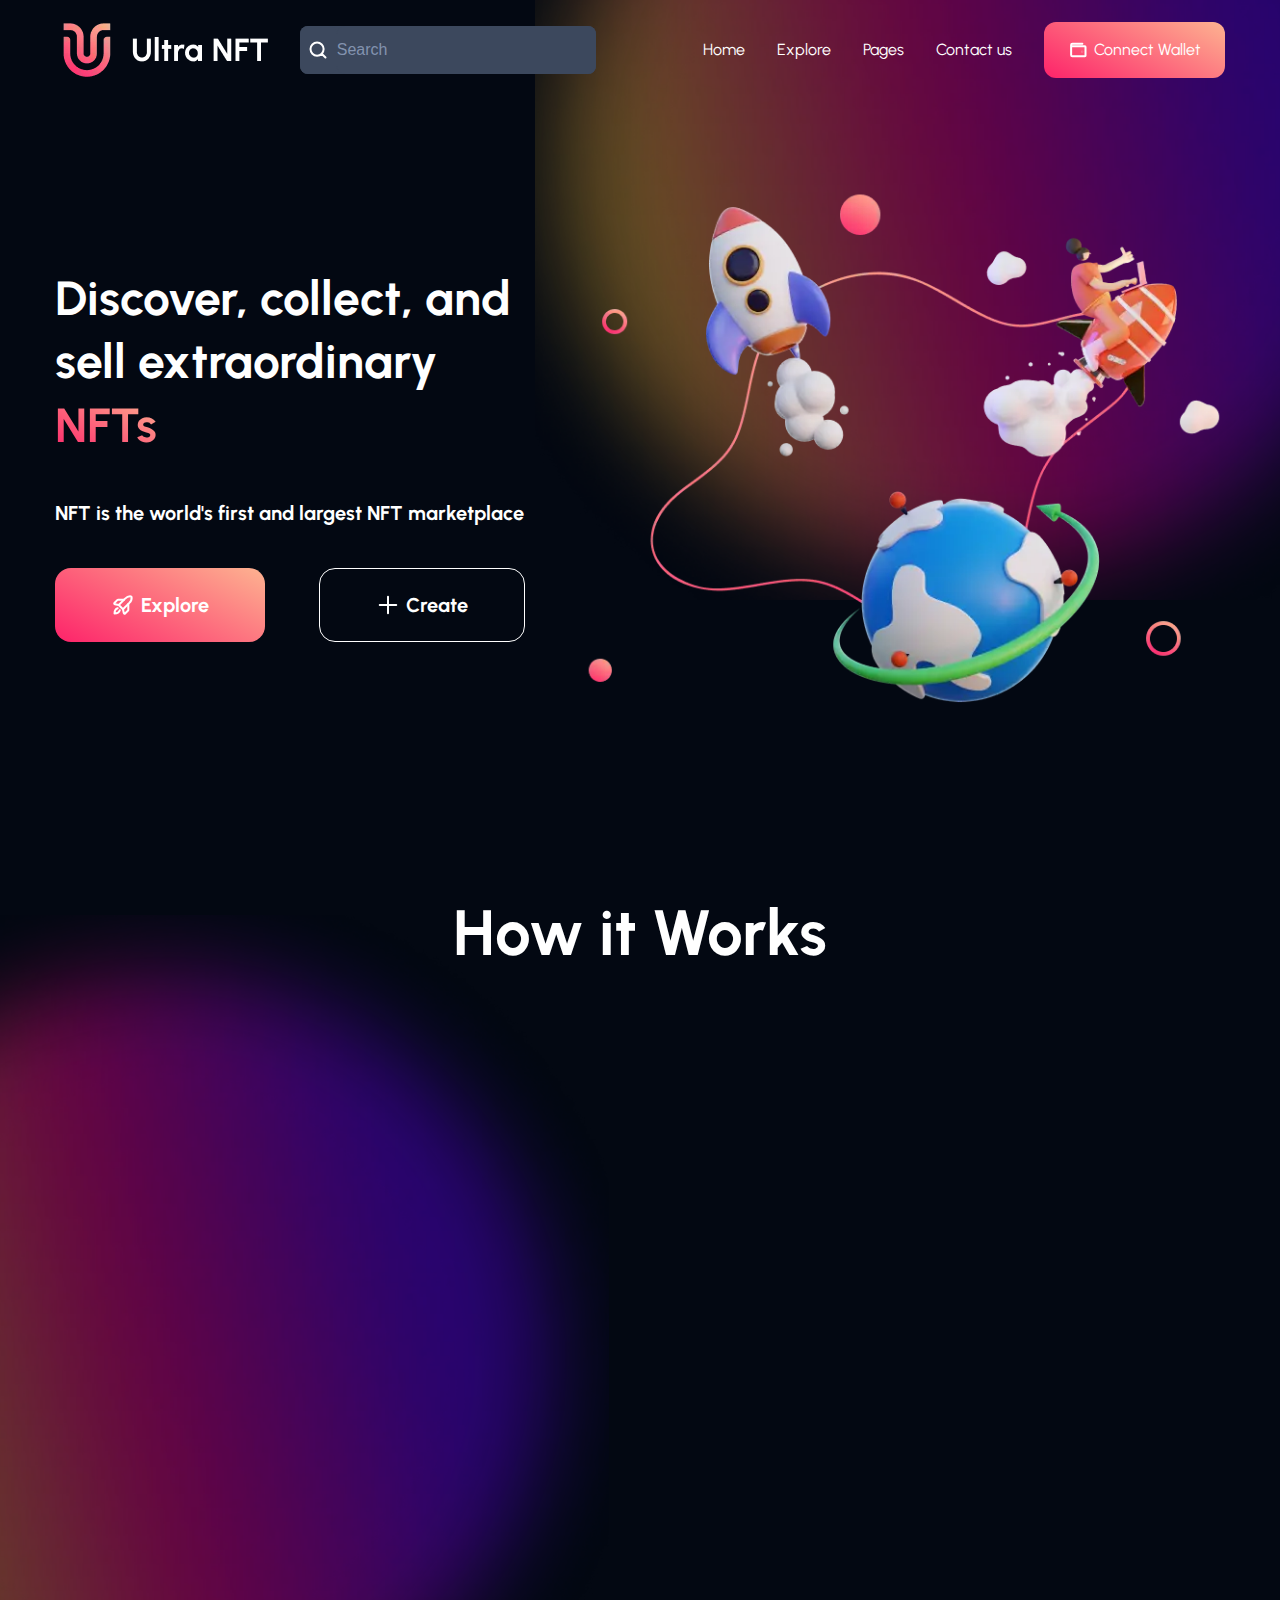
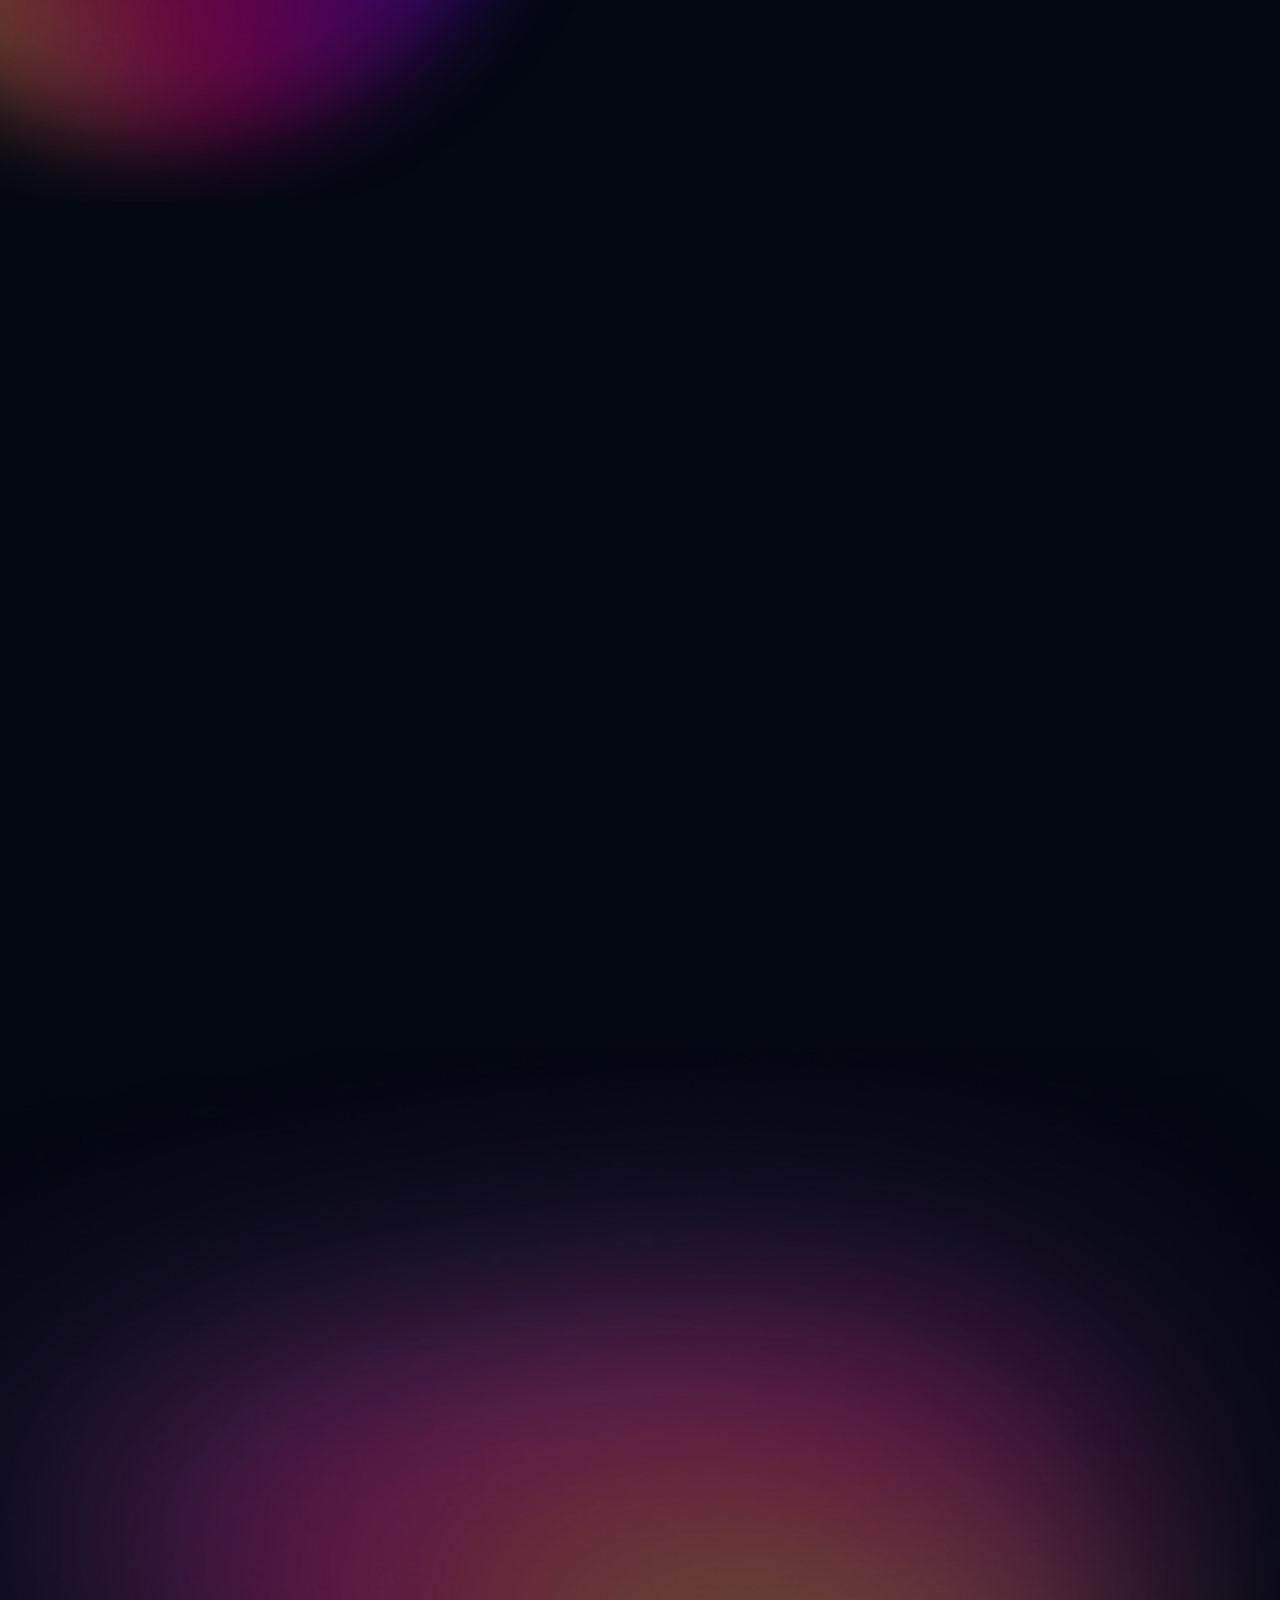
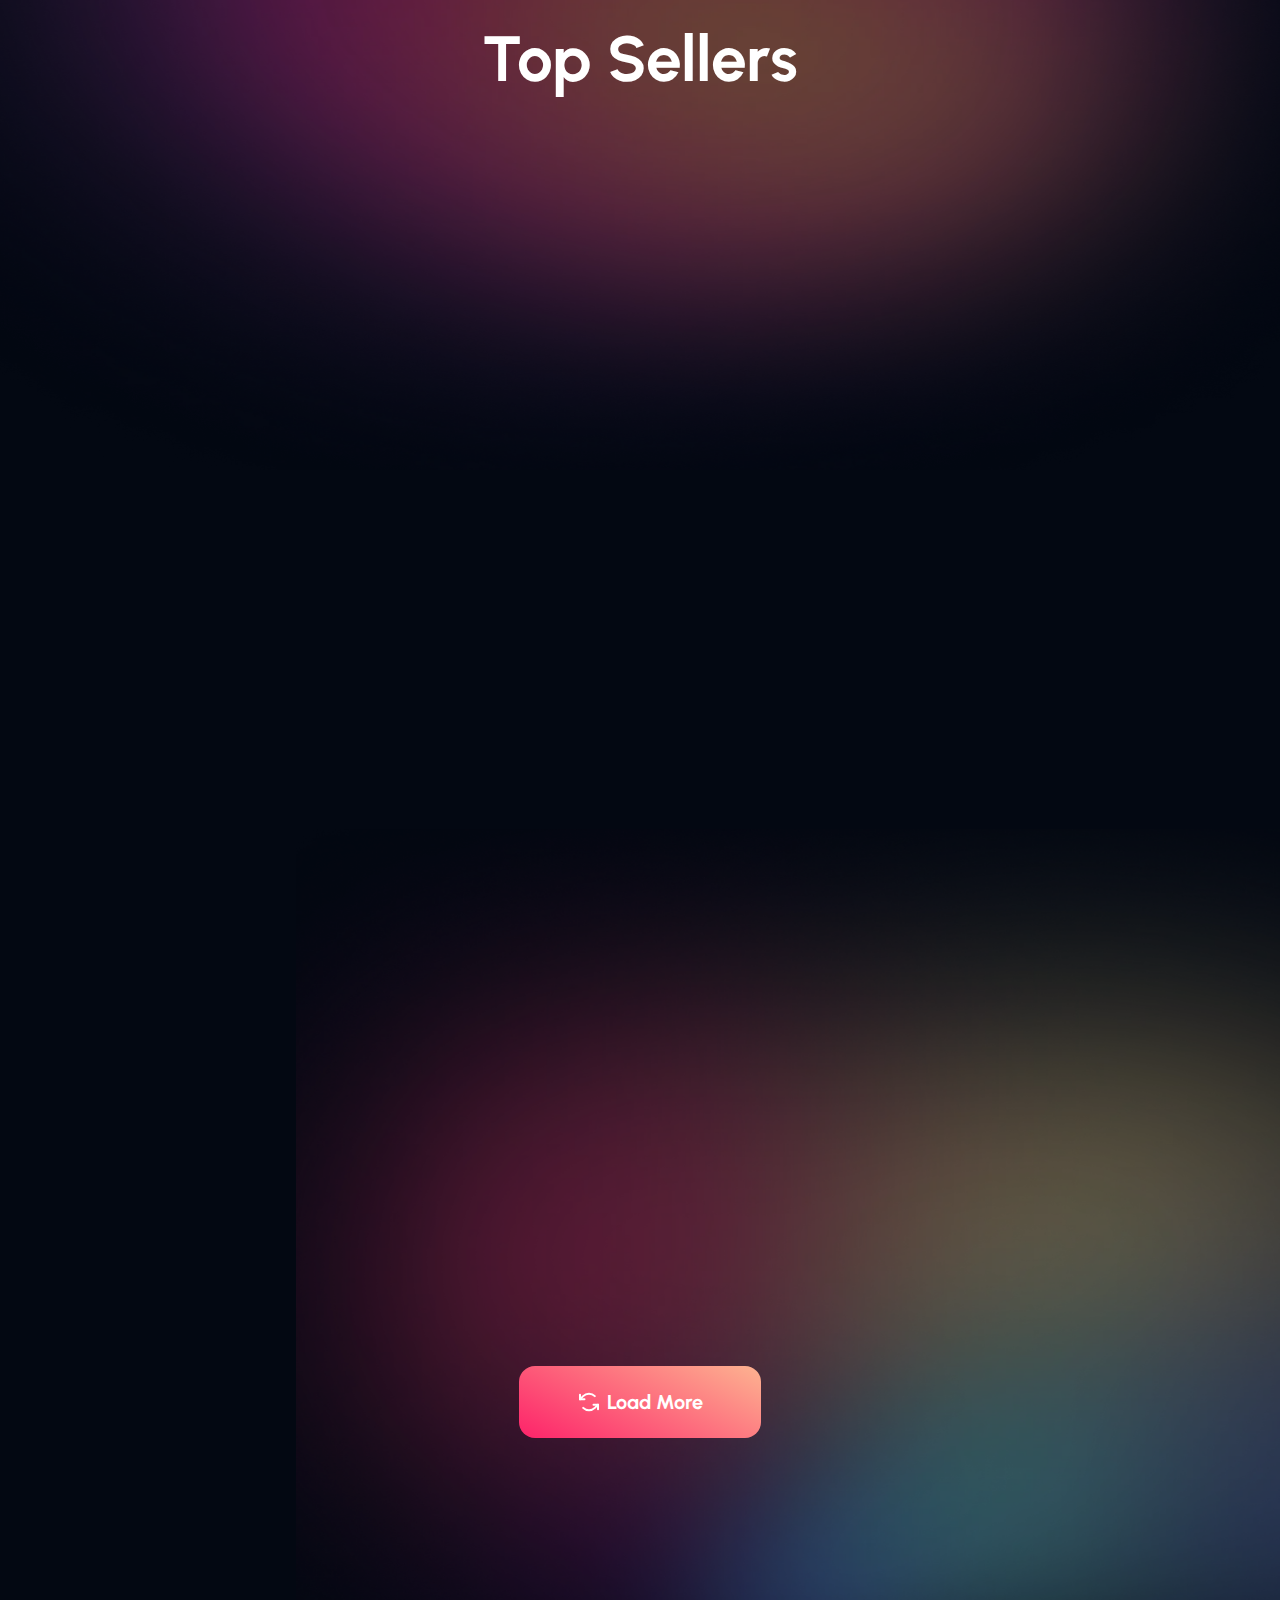
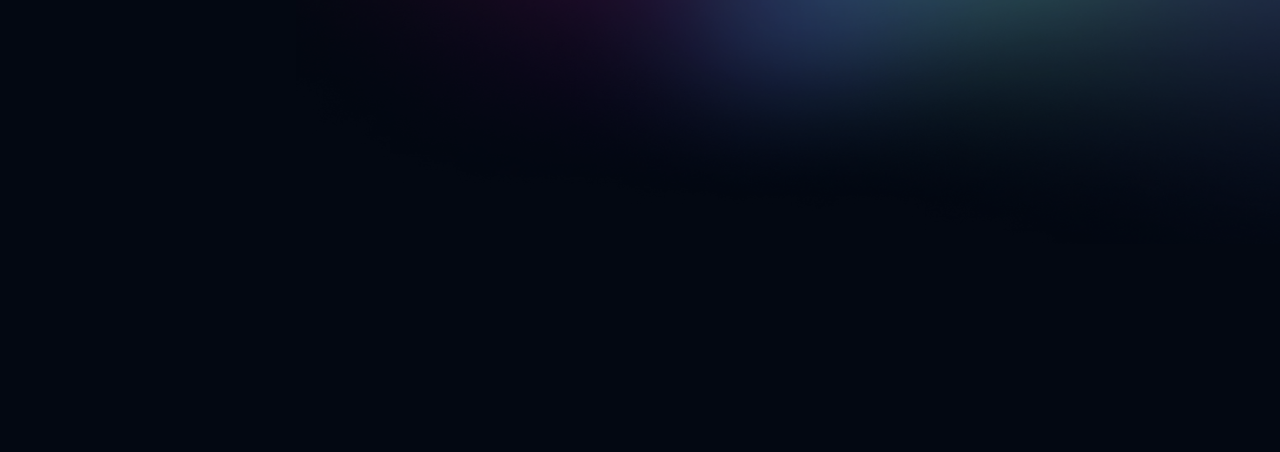
==== commit b1c47a85: "Add files via upload" ====
--- a/index.html
+++ b/index.html
@@ -14,19 +14,21 @@
       <meta name='robots' content='index, follow'>       <meta name='author' content='Oliynyk Artem'>       <meta name='description' content='Page was made by Artem Oliynyk Page was made by Artem Oliynyk Page was made by Artem Oliynyk Page was made by Artem Oliynyk Page was made by Artem Oliynyk Page was made by Artem Oliynyk'>-      <!-- css -->+      <!-- Fonts -->       <link rel="preconnect" href="https://fonts.googleapis.com">       <link rel="preconnect" href="https://fonts.gstatic.com" crossorigin>       <link href="https://fonts.googleapis.com/css2?family=Urbanist:wght@400;700&display=swap" rel="stylesheet">+      <!-- css -->       <link rel="stylesheet" crossorigin="use-credentials" href="css/style.min.css">        <link rel="stylesheet" crossorigin="anonymous" href="https://www.unpkg.com/swiper/swiper-bundle.min.css">+      <!-- Favicon -->       <link rel="apple-touch-icon" sizes="180x180" href="img/favicon/apple-touch-icon.png">       <link rel="icon" type="image/png" sizes="32x32" href="img/favicon/favicon-32x32.png">       <link rel="icon" type="image/png" sizes="16x16" href="img/favicon//favicon-16x16.png">       <!-- title -->-      <title>Главная</title>+      <title>Home</title>    </head>-   <body>+   <body class="body__home">       <div class="overlay">          <div class="section__decor">             <div class="decor decor--first"></div>@@ -36,7 +38,7 @@
             <div class="decor decor--last">             </div>          </div>-         <header class='header'>+         <header class='header js-scroll slide-in-top'>    <div class='container'>       <div class='header__body'>          <a href='index.html' class='header__logo'>@@ -47,7 +49,7 @@
           </div>          <div class='header__menu'>             <form action="#" class="header__form">-               <button type="submit" class="header__form-button"><picture><source srcset="img/icons/icons.svg#search" type="image/webp"><img src="img/icons/icons.svg#search" alt=""></picture></button>+               <button type="submit" class="header__form-button"><picture><source srcset="img/search.svg" type="image/webp"><img src="img/search.svg" alt=""></picture></button>                <input type="text" class="header__form-input header__link text" placeholder="Search">             </form>             <div class="header__container">@@ -65,32 +67,26 @@
                      <a href="#" class="header__link text">Contact us</a>                   </li>                </ul>-               <a href="#" class="header__button header__link text"><picture><source srcset="img/icons/icons.svg#wallet" type="image/webp"><img src="img/icons/icons.svg#wallet" alt=""></picture>Connect Wallet</a>+               <a href="#" class="header__button header__link text"><picture><source srcset="img/wallet.svg" type="image/webp"><img src="img/wallet.svg" alt=""></picture>Connect Wallet</a>             </div>          </div>       </div>    </div> </header>          <main class="main">-           <section class="start">+           <section class="start js-scroll slide-in-top">               <div class="container">                  <div class="start__body">                   <div class="start__container">                      <h1 class="start__title">Discover, collect, and sell extraordinary<span> NFTs</span></h1>                      <p class="start__text subtitle">NFT is the world's first and largest NFT marketplace</p>                      <div class="start__content">-                        <a href="explore.html" class="start__button button button--color start__text subtitle"><picture><source srcset="img/icons/icons.svg#rocket" type="image/webp"><img src="img/icons/icons.svg#rocket" alt=""></picture> Explore</a>-                        <a href="#" class="start__button button button--black start__text subtitle"><picture><source srcset="img/icons/icons.svg#plus" type="image/webp"><img src="img/icons/icons.svg#plus" alt=""></picture>Create</a>+                        <a href="explore.html" class="start__button button button--color start__text subtitle"><picture><source srcset="img/rocket.svg" type="image/webp"><img src="img/rocket.svg" alt=""></picture> Explore</a>+                        <a href="#" class="start__button button button--black start__text subtitle"><picture><source srcset="img/plus.svg" type="image/webp"><img src="img/plus.svg" alt=""></picture>Create</a>                      </div>                   </div>                   <div class="start__img">-                     <picture><source srcset="img/start-rocket1.webp" type="image/webp"><img src="img/start-rocket1.png" class="start__item start__item--first" alt=""></picture>-                     <picture><source srcset="img/start-rocket2.webp" type="image/webp"><img src="img/start-rocket2.png" class="start__item start__item--second" alt=""></picture>-                     <picture><source srcset="img/start-planet.webp" type="image/webp"><img src="img/start-planet.png" class="start__item start__item--third" alt=""></picture>-                     <div class="start__decor start__decor--border start__decor--first"></div>-                     <div class="start__decor start__decor--full start__decor--second"></div>-                     <div class="start__decor start__decor--border start__decor--third"></div>-                     <div class="start__decor start__decor--full start__decor--fourth"></div>+                     <picture><source srcset="img/start-img.webp" type="image/webp"><img src="img/start-img.png" alt=""></picture>                   </div>                  </div>               </div>@@ -99,30 +95,30 @@
               <div class="container">                  <h2 class="work__title title">How it Works</h2>                  <div class="work__items">-                     <div class="work__item">+                     <div class="work__item js-scroll slide-in-top">                         <div class="work__item-img">-                           <picture><source srcset="img/icons/icons.svg#work-1" type="image/webp"><img src="img/icons/icons.svg#work-1" alt=""></picture>+                           <picture><source srcset="img/work-1.svg" type="image/webp"><img src="img/work-1.svg" alt=""></picture>                         </div>                         <h4 class="work__item-title subtext">Set up your Wallet</h4>                         <p class="work__item-text text">Once you’ve set up your wallet of choice, connect it to OpenSeaby clicking the NFT Marketplacein the top right corner.</p>                      </div>-                     <div class="work__item">+                     <div class="work__item js-scroll slide-in-top">                         <div class="work__item-img">-                           <picture><source srcset="img/icons/icons.svg#work-2" type="image/webp"><img src="img/icons/icons.svg#work-2" alt=""></picture>+                           <picture><source srcset="img/work-2.svg" type="image/webp"><img src="img/work-2.svg" alt=""></picture>                         </div>                         <h4 class="work__item-title subtext">Create your Collection</h4>                         <p class="work__item-text text">Click Create and set up your collection. Add social links, a description, profile & banner images, and set a secondary sales fee.</p>                      </div>-                     <div class="work__item">+                     <div class="work__item js-scroll slide-in-top">                         <div class="work__item-img">-                           <picture><source srcset="img/icons/icons.svg#work-3" type="image/webp"><img src="img/icons/icons.svg#work-3" alt=""></picture>+                           <picture><source srcset="img/work-3.svg" type="image/webp"><img src="img/work-3.svg" alt=""></picture>                         </div>                         <h4 class="work__item-title subtext">Add your NFTs</h4>                         <p class="work__item-text text">Upload your work (image, video, audio, or 3D art), add a title and description, and customize your NFTs with properties, stats</p>                      </div>-                     <div class="work__item">+                     <div class="work__item js-scroll slide-in-top">                         <div class="work__item-img">-                           <picture><source srcset="img/icons/icons.svg#work-4" type="image/webp"><img src="img/icons/icons.svg#work-4" alt=""></picture>+                           <picture><source srcset="img/work-4.svg" type="image/webp"><img src="img/work-4.svg" alt=""></picture>                         </div>                         <h4 class="work__item-title subtext">List them for Sale</h4>                         <p class="work__item-text text">Choose between auctions, fixed-price listings, and declining-price listings. You choose how you want to sell your NFTs!</p>@@ -132,12 +128,12 @@
            </section>            <section class="auction">               <div class="container">-                 <div class="auction__container">+                 <div class="auction__container js-scroll slide-in-bottom">                     <h2 class="auction__title title">Live Auctions</h2>-                    <a href="explore.html" class="auction__button button button--color subtitle"><picture><source srcset="img/icons/icons.svg#rocket" type="image/webp"><img src="img/icons/icons.svg#rocket" alt=""></picture>Explore All</a>+                    <a href="explore.html" class="auction__button button button--color subtitle"><picture><source srcset="img/rocket.svg" type="image/webp"><img src="img/rocket.svg" alt=""></picture>Explore All</a>                  </div>                </div>-                 <div class='auction__swiper swiper'>+                 <div class='auction__swiper swiper js-scroll fade-in'>                     <div class='swiper-container'>                        <div class='swiper-wrapper'>                           <div class='swiper-slide slide'>@@ -153,21 +149,21 @@
                               </div>                               <div class="slide__items">                                  <div class="slide__item">-                                    <picture><source srcset="img/icons/icons.svg#heart" type="image/webp"><img src="img/icons/icons.svg#heart" alt=""></picture>+                                    <picture><source srcset="img/heart.svg" type="image/webp"><img src="img/heart.svg" alt=""></picture>                                     <p class="slide__text text">145</p>                                  </div>                                  <div class="slide__item">-                                    <picture><source srcset="img/icons/icons.svg#crown" type="image/webp"><img src="img/icons/icons.svg#crown" alt=""></picture>+                                    <picture><source srcset="img/crown.svg" type="image/webp"><img src="img/crown.svg" alt=""></picture>                                     <p class="slide__text text"><span>1</span>/100</p>                                  </div>                                  <div class="slide__item">-                                    <picture><source srcset="img/icons/icons.svg#coin" type="image/webp"><img src="img/icons/icons.svg#coin" alt=""></picture>+                                    <picture><source srcset="img/coin.svg" type="image/webp"><img src="img/coin.svg" alt=""></picture>                                     <p class="slide__text text"><span>5.00</span>ETH</p>                                  </div>                               </div>                               <div class="slide__content">-                                <div class="slide__time slide__text text"><picture><source srcset="img/icons/icons.svg#timer" type="image/webp"><img src="img/icons/icons.svg#timer" alt=""></picture>12d 13h 56m</div>-                                <a href="#" class="auction__button button button--color subtitle"><picture><source srcset="img/icons/icons.svg#rocket" type="image/webp"><img src="img/icons/icons.svg#rocket" alt=""></picture>Place Bid</a>+                                <div class="slide__time slide__text text"><picture><source srcset="img/timer.svg" type="image/webp"><img src="img/timer.svg" alt=""></picture>12d 13h 56m</div>+                                <a href="#" class="auction__button button button--color subtitle"><picture><source srcset="img/rocket.svg" type="image/webp"><img src="img/rocket.svg" alt=""></picture>Place Bid</a>                               </div>                                                         </div>                            <div class='swiper-slide slide'>@@ -183,21 +179,21 @@
                                </div>                                <div class="slide__items">                                   <div class="slide__item">-                                     <picture><source srcset="img/icons/icons.svg#heart" type="image/webp"><img src="img/icons/icons.svg#heart" alt=""></picture>+                                     <picture><source srcset="img/heart.svg" type="image/webp"><img src="img/heart.svg" alt=""></picture>                                      <p class="slide__text text">372</p>                                   </div>                                   <div class="slide__item">-                                     <picture><source srcset="img/icons/icons.svg#crown" type="image/webp"><img src="img/icons/icons.svg#crown" alt=""></picture>+                                     <picture><source srcset="img/crown.svg" type="image/webp"><img src="img/crown.svg" alt=""></picture>                                      <p class="slide__text text"><span>1</span>/100</p>                                   </div>                                   <div class="slide__item">-                                     <picture><source srcset="img/icons/icons.svg#coin" type="image/webp"><img src="img/icons/icons.svg#coin" alt=""></picture>+                                     <picture><source srcset="img/coin.svg" type="image/webp"><img src="img/coin.svg" alt=""></picture>                                      <p class="slide__text text"><span>5.00</span>ETH</p>                                   </div>                                </div>                                <div class="slide__content">-                                 <div class="slide__time slide__text text"><picture><source srcset="img/icons/icons.svg#timer" type="image/webp"><img src="img/icons/icons.svg#timer" alt=""></picture>12d 13h 56m</div>-                                 <a href="#" class="auction__button button button--color subtitle"><picture><source srcset="img/icons/icons.svg#rocket" type="image/webp"><img src="img/icons/icons.svg#rocket" alt=""></picture>Place Bid</a>+                                 <div class="slide__time slide__text text"><picture><source srcset="img/timer.svg" type="image/webp"><img src="img/timer.svg" alt=""></picture>12d 13h 56m</div>+                                 <a href="#" class="auction__button button button--color subtitle"><picture><source srcset="img/rocket.svg" type="image/webp"><img src="img/rocket.svg" alt=""></picture>Place Bid</a>                                </div>                                                          </div>                             <div class='swiper-slide slide'>@@ -213,21 +209,21 @@
                                </div>                                <div class="slide__items">                                   <div class="slide__item">-                                     <picture><source srcset="img/icons/icons.svg#heart" type="image/webp"><img src="img/icons/icons.svg#heart" alt=""></picture>+                                     <picture><source srcset="img/heart.svg" type="image/webp"><img src="img/heart.svg" alt=""></picture>                                      <p class="slide__text text">231</p>                                   </div>                                   <div class="slide__item">-                                     <picture><source srcset="img/icons/icons.svg#crown" type="image/webp"><img src="img/icons/icons.svg#crown" alt=""></picture>+                                     <picture><source srcset="img/crown.svg" type="image/webp"><img src="img/crown.svg" alt=""></picture>                                      <p class="slide__text text"><span>1</span>/100</p>                                   </div>                                   <div class="slide__item">-                                     <picture><source srcset="img/icons/icons.svg#coin" type="image/webp"><img src="img/icons/icons.svg#coin" alt=""></picture>+                                     <picture><source srcset="img/coin.svg" type="image/webp"><img src="img/coin.svg" alt=""></picture>                                      <p class="slide__text text"><span>5.00</span>ETH</p>                                   </div>                                </div>                                <div class="slide__content">-                                 <div class="slide__time slide__text text"><picture><source srcset="img/icons/icons.svg#timer" type="image/webp"><img src="img/icons/icons.svg#timer" alt=""></picture>12d 13h 56m</div>-                                 <a href="#" class="auction__button button button--color subtitle"><picture><source srcset="img/icons/icons.svg#rocket" type="image/webp"><img src="img/icons/icons.svg#rocket" alt=""></picture>Place Bid</a>+                                 <div class="slide__time slide__text text"><picture><source srcset="img/timer.svg" type="image/webp"><img src="img/timer.svg" alt=""></picture>12d 13h 56m</div>+                                 <a href="#" class="auction__button button button--color subtitle"><picture><source srcset="img/rocket.svg" type="image/webp"><img src="img/rocket.svg" alt=""></picture>Place Bid</a>                                </div>                                                          </div>                             <div class='swiper-slide slide'>@@ -243,21 +239,21 @@
                                </div>                                <div class="slide__items">                                   <div class="slide__item">-                                     <picture><source srcset="img/icons/icons.svg#heart" type="image/webp"><img src="img/icons/icons.svg#heart" alt=""></picture>+                                     <picture><source srcset="img/heart.svg" type="image/webp"><img src="img/heart.svg" alt=""></picture>                                      <p class="slide__text text">321</p>                                   </div>                                   <div class="slide__item">-                                     <picture><source srcset="img/icons/icons.svg#crown" type="image/webp"><img src="img/icons/icons.svg#crown" alt=""></picture>+                                     <picture><source srcset="img/crown.svg" type="image/webp"><img src="img/crown.svg" alt=""></picture>                                      <p class="slide__text text"><span>1</span>/100</p>                                   </div>                                   <div class="slide__item">-                                     <picture><source srcset="img/icons/icons.svg#coin" type="image/webp"><img src="img/icons/icons.svg#coin" alt=""></picture>+                                     <picture><source srcset="img/coin.svg" type="image/webp"><img src="img/coin.svg" alt=""></picture>                                      <p class="slide__text text"><span>5.00</span>ETH</p>                                   </div>                                </div>                                <div class="slide__content">-                                 <div class="slide__time slide__text text"><picture><source srcset="img/icons/icons.svg#timer" type="image/webp"><img src="img/icons/icons.svg#timer" alt=""></picture>12d 13h 56m</div>-                                 <a href="#" class="auction__button button button--color subtitle"><picture><source srcset="img/icons/icons.svg#rocket" type="image/webp"><img src="img/icons/icons.svg#rocket" alt=""></picture>Place Bid</a>+                                 <div class="slide__time slide__text text"><picture><source srcset="img/timer.svg" type="image/webp"><img src="img/timer.svg" alt=""></picture>12d 13h 56m</div>+                                 <a href="#" class="auction__button button button--color subtitle"><picture><source srcset="img/rocket.svg" type="image/webp"><img src="img/rocket.svg" alt=""></picture>Place Bid</a>                                </div>                                                          </div>                             <div class='swiper-slide slide'>@@ -273,21 +269,21 @@
                                </div>                                <div class="slide__items">                                   <div class="slide__item">-                                     <picture><source srcset="img/icons/icons.svg#heart" type="image/webp"><img src="img/icons/icons.svg#heart" alt=""></picture>+                                     <picture><source srcset="img/heart.svg" type="image/webp"><img src="img/heart.svg" alt=""></picture>                                      <p class="slide__text text">231</p>                                   </div>                                   <div class="slide__item">-                                     <picture><source srcset="img/icons/icons.svg#crown" type="image/webp"><img src="img/icons/icons.svg#crown" alt=""></picture>+                                     <picture><source srcset="img/crown.svg" type="image/webp"><img src="img/crown.svg" alt=""></picture>                                      <p class="slide__text text"><span>1</span>/100</p>                                   </div>                                   <div class="slide__item">-                                     <picture><source srcset="img/icons/icons.svg#coin" type="image/webp"><img src="img/icons/icons.svg#coin" alt=""></picture>+                                     <picture><source srcset="img/coin.svg" type="image/webp"><img src="img/coin.svg" alt=""></picture>                                      <p class="slide__text text"><span>5.00</span>ETH</p>                                   </div>                                </div>                                <div class="slide__content">-                                 <div class="slide__time slide__text text"><picture><source srcset="img/icons/icons.svg#timer" type="image/webp"><img src="img/icons/icons.svg#timer" alt=""></picture>12d 13h 56m</div>-                                 <a href="#" class="auction__button button button--color subtitle"><picture><source srcset="img/icons/icons.svg#rocket" type="image/webp"><img src="img/icons/icons.svg#rocket" alt=""></picture>Place Bid</a>+                                 <div class="slide__time slide__text text"><picture><source srcset="img/timer.svg" type="image/webp"><img src="img/timer.svg" alt=""></picture>12d 13h 56m</div>+                                 <a href="#" class="auction__button button button--color subtitle"><picture><source srcset="img/rocket.svg" type="image/webp"><img src="img/rocket.svg" alt=""></picture>Place Bid</a>                                </div>                                                          </div>                             <div class='swiper-slide slide'>@@ -303,21 +299,21 @@
                                </div>                                <div class="slide__items">                                   <div class="slide__item">-                                     <picture><source srcset="img/icons/icons.svg#heart" type="image/webp"><img src="img/icons/icons.svg#heart" alt=""></picture>+                                     <picture><source srcset="img/heart.svg" type="image/webp"><img src="img/heart.svg" alt=""></picture>                                      <p class="slide__text text">321</p>                                   </div>                                   <div class="slide__item">-                                     <picture><source srcset="img/icons/icons.svg#crown" type="image/webp"><img src="img/icons/icons.svg#crown" alt=""></picture>+                                     <picture><source srcset="img/crown.svg" type="image/webp"><img src="img/crown.svg" alt=""></picture>                                      <p class="slide__text text"><span>1</span>/100</p>                                   </div>                                   <div class="slide__item">-                                     <picture><source srcset="img/icons/icons.svg#coin" type="image/webp"><img src="img/icons/icons.svg#coin" alt=""></picture>+                                     <picture><source srcset="img/coin.svg" type="image/webp"><img src="img/coin.svg" alt=""></picture>                                      <p class="slide__text text"><span>5.00</span>ETH</p>                                   </div>                                </div>                                <div class="slide__content">-                                 <div class="slide__time slide__text text"><picture><source srcset="img/icons/icons.svg#timer" type="image/webp"><img src="img/icons/icons.svg#timer" alt=""></picture>12d 13h 56m</div>-                                 <a href="#" class="auction__button button button--color subtitle"><picture><source srcset="img/icons/icons.svg#rocket" type="image/webp"><img src="img/icons/icons.svg#rocket" alt=""></picture>Place Bid</a>+                                 <div class="slide__time slide__text text"><picture><source srcset="img/timer.svg" type="image/webp"><img src="img/timer.svg" alt=""></picture>12d 13h 56m</div>+                                 <a href="#" class="auction__button button button--color subtitle"><picture><source srcset="img/rocket.svg" type="image/webp"><img src="img/rocket.svg" alt=""></picture>Place Bid</a>                                </div>                                                          </div>                         </div>@@ -327,12 +323,12 @@
             </section>             <section class="collection">                <div class="container">-                  <div class="collection__container">+                  <div class="collection__container js-scroll slide-in-bottom">                      <h2 class="collection__title title">Popular Collections</h2>-                     <a href="explore.html" class="collection__button button button--color subtitle"><picture><source srcset="img/icons/icons.svg#rocket" type="image/webp"><img src="img/icons/icons.svg#rocket" alt=""></picture>Explore All</a>+                     <a href="explore.html" class="collection__button button button--color subtitle"><picture><source srcset="img/rocket.svg" type="image/webp"><img src="img/rocket.svg" alt=""></picture>Explore All</a>                   </div>                   <div class="collection__items">-                     <div class="collection__item">+                     <div class="collection__item js-scroll fade-in">                         <div class="collection__item-img">                            <picture><source srcset="img/collection-item1-1.webp" type="image/webp"><img src="img/collection-item1-1.png" alt=""></picture>                            <picture><source srcset="img/collection-item1-2.webp" type="image/webp"><img src="img/collection-item1-2.png" alt=""></picture>@@ -348,12 +344,12 @@
                               </div>                            </div>                            <div class="collection__rate">-                              <picture><source srcset="img/icons/icons.svg#heart" type="image/webp"><img src="img/icons/icons.svg#heart" alt=""></picture>+                              <picture><source srcset="img/heart.svg" type="image/webp"><img src="img/heart.svg" alt=""></picture>                               <p class="collection__item-text text">372</p>                            </div>                         </div>                      </div>-                     <div class="collection__item">+                     <div class="collection__item js-scroll fade-in">                         <div class="collection__item-img">                            <picture><source srcset="img/collection-item2-1.webp" type="image/webp"><img src="img/collection-item2-1.png" alt=""></picture>                            <picture><source srcset="img/collection-item2-2.webp" type="image/webp"><img src="img/collection-item2-2.png" alt=""></picture>@@ -369,12 +365,12 @@
                               </div>                            </div>                            <div class="collection__rate">-                              <picture><source srcset="img/icons/icons.svg#heart" type="image/webp"><img src="img/icons/icons.svg#heart" alt=""></picture>+                              <picture><source srcset="img/heart.svg" type="image/webp"><img src="img/heart.svg" alt=""></picture>                               <p class="collection__item-text text">372</p>                            </div>                         </div>                      </div>-                     <div class="collection__item">+                     <div class="collection__item js-scroll fade-in">                         <div class="collection__item-img">                            <picture><source srcset="img/collection-item3-1.webp" type="image/webp"><img src="img/collection-item3-1.png" alt=""></picture>                            <picture><source srcset="img/collection-item3-2.webp" type="image/webp"><img src="img/collection-item3-2.png" alt=""></picture>@@ -390,7 +386,7 @@
                               </div>                            </div>                            <div class="collection__rate">-                              <picture><source srcset="img/icons/icons.svg#heart" type="image/webp"><img src="img/icons/icons.svg#heart" alt=""></picture>+                              <picture><source srcset="img/heart.svg" type="image/webp"><img src="img/heart.svg" alt=""></picture>                               <p class="collection__item-text text">372</p>                            </div>                         </div>@@ -402,56 +398,56 @@
                <div class="container">                   <h2 class="sellers__title title">Top Sellers</h2>                   <div class="sellers__items">-                     <div class="sellers__item">+                     <div class="sellers__item js-scroll">                         <picture><source srcset="img/seller-contact.webp" type="image/webp"><img src="img/seller-contact.png" alt=""></picture>                         <div class="sellers__item-content">                            <h4 class="sellers__item-title subtext">John Doe</h4>                            <p class="sellers__item-text text">ETH 242.21</p>                         </div>                      </div>-                     <div class="sellers__item">+                     <div class="sellers__item js-scroll">                         <picture><source srcset="img/seller-contact.webp" type="image/webp"><img src="img/seller-contact.png" alt=""></picture>                         <div class="sellers__item-content">                            <h4 class="sellers__item-title subtext">John Doe</h4>                            <p class="sellers__item-text text">ETH 242.21</p>                         </div>                      </div>-                     <div class="sellers__item">+                     <div class="sellers__item js-scroll">                         <picture><source srcset="img/seller-contact.webp" type="image/webp"><img src="img/seller-contact.png" alt=""></picture>                         <div class="sellers__item-content">                            <h4 class="sellers__item-title subtext">John Doe</h4>                            <p class="sellers__item-text text">ETH 242.21</p>                         </div>                      </div>-                     <div class="sellers__item">+                     <div class="sellers__item js-scroll">                         <picture><source srcset="img/seller-contact.webp" type="image/webp"><img src="img/seller-contact.png" alt=""></picture>                         <div class="sellers__item-content">                            <h4 class="sellers__item-title subtext">John Doe</h4>                            <p class="sellers__item-text text">ETH 242.21</p>                         </div>                      </div>-                     <div class="sellers__item">+                     <div class="sellers__item js-scroll">                         <picture><source srcset="img/seller-contact.webp" type="image/webp"><img src="img/seller-contact.png" alt=""></picture>                         <div class="sellers__item-content">                            <h4 class="sellers__item-title subtext">John Doe</h4>                            <p class="sellers__item-text text">ETH 242.21</p>                         </div>                      </div>-                     <div class="sellers__item">+                     <div class="sellers__item js-scroll">                         <picture><source srcset="img/seller-contact.webp" type="image/webp"><img src="img/seller-contact.png" alt=""></picture>                         <div class="sellers__item-content">                            <h4 class="sellers__item-title subtext">John Doe</h4>                            <p class="sellers__item-text text">ETH 242.21</p>                         </div>                      </div>-                     <div class="sellers__item">+                     <div class="sellers__item js-scroll">                         <picture><source srcset="img/seller-contact.webp" type="image/webp"><img src="img/seller-contact.png" alt=""></picture>                         <div class="sellers__item-content">                            <h4 class="sellers__item-title subtext">John Doe</h4>                            <p class="sellers__item-text text">ETH 242.21</p>                         </div>                      </div>-                     <div class="sellers__item">   +                     <div class="sellers__item js-scroll">                            <picture><source srcset="img/seller-contact.webp" type="image/webp"><img src="img/seller-contact.png" alt=""></picture>                         <div class="sellers__item-content">                            <h4 class="sellers__item-title subtext">John Doe</h4>@@ -463,244 +459,244 @@
             </section>             <section class="picks">                <div class="container">-                  <h2 class="picks__title title">Today’s Picks</h2>+                  <h2 class="picks__title title js-scroll">Today’s Picks</h2>                   <div class="picks__items">-                     <div class="picks__item">-                        <div class="picks__item-img">-                           <picture><source srcset="img/swiper-2.webp" type="image/webp"><img src="img/swiper-2.png" alt=""></picture>-                        </div>-                        <div class="picks__item-contact">-                           <picture><source srcset="img/swiper-contact.webp" type="image/webp"><img src="img/swiper-contact.png" alt=""></picture>-                           <div class="picks__item-content">-                              <h4 class="picks__item-title subtext">Metaverse</h4>-                              <p class="picks__item-text text">Owned by <span>John Doe</span></p>-                           </div>-                        </div>-                        <div class="picks__item-container">-                           <div class="picks__item-block">-                              <picture><source srcset="img/icons/icons.svg#heart" type="image/webp"><img src="img/icons/icons.svg#heart" alt=""></picture>-                              <p class="picks__item-text text">372</p>-                           </div>-                           <div class="picks__item-block">-                              <picture><source srcset="img/icons/icons.svg#coin" type="image/webp"><img src="img/icons/icons.svg#coin" alt=""></picture>-                              <p class="picks__item-text text"><span>5.00</span>ETH</p>-                           </div>-                        </div>-                        <div class="picks__item-elements">-                           <a href="#" class="picks__item-button picks__item-button--black picks__item-text text "><picture><source srcset="img/icons/icons.svg#history" type="image/webp"><img src="img/icons/icons.svg#history" alt=""></picture>View History</a>-                           <a href="#" class="picks__item-button picks__item-button--color picks__item-text text "><picture><source srcset="img/icons/icons.svg#crown" type="image/webp"><img src="img/icons/icons.svg#crown" alt=""></picture>Place Bid</a>-                        </div>-                     </div>-                     <div class="picks__item">-                        <div class="picks__item-img">-                           <picture><source srcset="img/swiper-2.webp" type="image/webp"><img src="img/swiper-2.png" alt=""></picture>-                        </div>-                        <div class="picks__item-contact">-                           <picture><source srcset="img/swiper-contact.webp" type="image/webp"><img src="img/swiper-contact.png" alt=""></picture>-                           <div class="picks__item-content">-                              <h4 class="picks__item-title subtext">Metaverse</h4>-                              <p class="picks__item-text text">Owned by <span>John Doe</span></p>-                           </div>-                        </div>-                        <div class="picks__item-container">-                           <div class="picks__item-block">-                              <picture><source srcset="img/icons/icons.svg#heart" type="image/webp"><img src="img/icons/icons.svg#heart" alt=""></picture>-                              <p class="picks__item-text text">372</p>-                           </div>-                           <div class="picks__item-block">-                              <picture><source srcset="img/icons/icons.svg#coin" type="image/webp"><img src="img/icons/icons.svg#coin" alt=""></picture>-                              <p class="picks__item-text text"><span>5.00</span>ETH</p>-                           </div>-                        </div>-                        <div class="picks__item-elements">-                           <a href="#" class="picks__item-button picks__item-button--black picks__item-text text "><picture><source srcset="img/icons/icons.svg#history" type="image/webp"><img src="img/icons/icons.svg#history" alt=""></picture>View History</a>-                           <a href="#" class="picks__item-button picks__item-button--color picks__item-text text "><picture><source srcset="img/icons/icons.svg#crown" type="image/webp"><img src="img/icons/icons.svg#crown" alt=""></picture>Place Bid</a>-                        </div>-                     </div>-                     <div class="picks__item">-                        <div class="picks__item-img">-                           <picture><source srcset="img/swiper-2.webp" type="image/webp"><img src="img/swiper-2.png" alt=""></picture>-                        </div>-                        <div class="picks__item-contact">-                           <picture><source srcset="img/swiper-contact.webp" type="image/webp"><img src="img/swiper-contact.png" alt=""></picture>-                           <div class="picks__item-content">-                              <h4 class="picks__item-title subtext">Metaverse</h4>-                              <p class="picks__item-text text">Owned by <span>John Doe</span></p>-                           </div>-                        </div>-                        <div class="picks__item-container">-                           <div class="picks__item-block">-                              <picture><source srcset="img/icons/icons.svg#heart" type="image/webp"><img src="img/icons/icons.svg#heart" alt=""></picture>-                              <p class="picks__item-text text">372</p>-                           </div>-                           <div class="picks__item-block">-                              <picture><source srcset="img/icons/icons.svg#coin" type="image/webp"><img src="img/icons/icons.svg#coin" alt=""></picture>-                              <p class="picks__item-text text"><span>5.00</span>ETH</p>-                           </div>-                        </div>-                        <div class="picks__item-elements">-                           <a href="#" class="picks__item-button picks__item-button--black picks__item-text text "><picture><source srcset="img/icons/icons.svg#history" type="image/webp"><img src="img/icons/icons.svg#history" alt=""></picture>View History</a>-                           <a href="#" class="picks__item-button picks__item-button--color picks__item-text text"><picture><source srcset="img/icons/icons.svg#crown" type="image/webp"><img src="img/icons/icons.svg#crown" alt=""></picture>Place Bid</a>-                        </div>-                     </div>-                     <div class="picks__item">-                        <div class="picks__item-img">-                           <picture><source srcset="img/swiper-2.webp" type="image/webp"><img src="img/swiper-2.png" alt=""></picture>-                        </div>-                        <div class="picks__item-contact">-                           <picture><source srcset="img/swiper-contact.webp" type="image/webp"><img src="img/swiper-contact.png" alt=""></picture>-                           <div class="picks__item-content">-                              <h4 class="picks__item-title subtext">Metaverse</h4>-                              <p class="picks__item-text text">Owned by <span>John Doe</span></p>-                           </div>-                        </div>-                        <div class="picks__item-container">-                           <div class="picks__item-block">-                              <picture><source srcset="img/icons/icons.svg#heart" type="image/webp"><img src="img/icons/icons.svg#heart" alt=""></picture>-                              <p class="picks__item-text text">372</p>-                           </div>-                           <div class="picks__item-block">-                              <picture><source srcset="img/icons/icons.svg#coin" type="image/webp"><img src="img/icons/icons.svg#coin" alt=""></picture>-                              <p class="picks__item-text text"><span>5.00</span>ETH</p>-                           </div>-                        </div>-                        <div class="picks__item-elements">-                           <a href="#" class="picks__item-button picks__item-button--black picks__item-text text "><picture><source srcset="img/icons/icons.svg#history" type="image/webp"><img src="img/icons/icons.svg#history" alt=""></picture>View History</a>-                           <a href="#" class="picks__item-button picks__item-button--color picks__item-text text "><picture><source srcset="img/icons/icons.svg#crown" type="image/webp"><img src="img/icons/icons.svg#crown" alt=""></picture>Place Bid</a>-                        </div>-                     </div>-                     <div class="picks__item">-                        <div class="picks__item-img">-                           <picture><source srcset="img/swiper-2.webp" type="image/webp"><img src="img/swiper-2.png" alt=""></picture>-                        </div>-                        <div class="picks__item-contact">-                           <picture><source srcset="img/swiper-contact.webp" type="image/webp"><img src="img/swiper-contact.png" alt=""></picture>-                           <div class="picks__item-content">-                              <h4 class="picks__item-title subtext">Metaverse</h4>-                              <p class="picks__item-text text">Owned by <span>John Doe</span></p>-                           </div>-                        </div>-                        <div class="picks__item-container">-                           <div class="picks__item-block">-                              <picture><source srcset="img/icons/icons.svg#heart" type="image/webp"><img src="img/icons/icons.svg#heart" alt=""></picture>-                              <p class="picks__item-text text">372</p>-                           </div>-                           <div class="picks__item-block">-                              <picture><source srcset="img/icons/icons.svg#coin" type="image/webp"><img src="img/icons/icons.svg#coin" alt=""></picture>-                              <p class="picks__item-text text"><span>5.00</span>ETH</p>-                           </div>-                        </div>-                        <div class="picks__item-elements">-                           <a href="#" class="picks__item-button picks__item-button--black picks__item-text text "><picture><source srcset="img/icons/icons.svg#history" type="image/webp"><img src="img/icons/icons.svg#history" alt=""></picture>View History</a>-                           <a href="#" class="picks__item-button picks__item-button--color picks__item-text text "><picture><source srcset="img/icons/icons.svg#crown" type="image/webp"><img src="img/icons/icons.svg#crown" alt=""></picture>Place Bid</a>-                        </div>-                     </div>-                     <div class="picks__item">-                        <div class="picks__item-img">-                           <picture><source srcset="img/swiper-2.webp" type="image/webp"><img src="img/swiper-2.png" alt=""></picture>-                        </div>-                        <div class="picks__item-contact">-                           <picture><source srcset="img/swiper-contact.webp" type="image/webp"><img src="img/swiper-contact.png" alt=""></picture>-                           <div class="picks__item-content">-                              <h4 class="picks__item-title subtext">Metaverse</h4>-                              <p class="picks__item-text text">Owned by <span>John Doe</span></p>-                           </div>-                        </div>-                        <div class="picks__item-container">-                           <div class="picks__item-block">-                              <picture><source srcset="img/icons/icons.svg#heart" type="image/webp"><img src="img/icons/icons.svg#heart" alt=""></picture>-                              <p class="picks__item-text text">372</p>-                           </div>-                           <div class="picks__item-block">-                              <picture><source srcset="img/icons/icons.svg#coin" type="image/webp"><img src="img/icons/icons.svg#coin" alt=""></picture>-                              <p class="picks__item-text text"><span>5.00</span>ETH</p>-                           </div>-                        </div>-                        <div class="picks__item-elements">-                           <a href="#" class="picks__item-button picks__item-button--black picks__item-text text "><picture><source srcset="img/icons/icons.svg#history" type="image/webp"><img src="img/icons/icons.svg#history" alt=""></picture>View History</a>-                           <a href="#" class="picks__item-button picks__item-button--color picks__item-text text "><picture><source srcset="img/icons/icons.svg#crown" type="image/webp"><img src="img/icons/icons.svg#crown" alt=""></picture>Place Bid</a>-                        </div>-                     </div>-                     <div class="picks__item">-                        <div class="picks__item-img">-                           <picture><source srcset="img/swiper-2.webp" type="image/webp"><img src="img/swiper-2.png" alt=""></picture>-                        </div>-                        <div class="picks__item-contact">-                           <picture><source srcset="img/swiper-contact.webp" type="image/webp"><img src="img/swiper-contact.png" alt=""></picture>-                           <div class="picks__item-content">-                              <h4 class="picks__item-title subtext">Metaverse</h4>-                              <p class="picks__item-text text">Owned by <span>John Doe</span></p>-                           </div>-                        </div>-                        <div class="picks__item-container">-                           <div class="picks__item-block">-                              <picture><source srcset="img/icons/icons.svg#heart" type="image/webp"><img src="img/icons/icons.svg#heart" alt=""></picture>-                              <p class="picks__item-text text">372</p>-                           </div>-                           <div class="picks__item-block">-                              <picture><source srcset="img/icons/icons.svg#coin" type="image/webp"><img src="img/icons/icons.svg#coin" alt=""></picture>-                              <p class="picks__item-text text"><span>5.00</span>ETH</p>-                           </div>-                        </div>-                        <div class="picks__item-elements">-                           <a href="#" class="picks__item-button picks__item-button--black picks__item-text text "><picture><source srcset="img/icons/icons.svg#history" type="image/webp"><img src="img/icons/icons.svg#history" alt=""></picture>View History</a>-                           <a href="#" class="picks__item-button picks__item-button--color picks__item-text text "><picture><source srcset="img/icons/icons.svg#crown" type="image/webp"><img src="img/icons/icons.svg#crown" alt=""></picture>Place Bid</a>-                        </div>-                     </div>-                     <div class="picks__item">-                        <div class="picks__item-img">-                           <picture><source srcset="img/swiper-2.webp" type="image/webp"><img src="img/swiper-2.png" alt=""></picture>-                        </div>-                        <div class="picks__item-contact">-                           <picture><source srcset="img/swiper-contact.webp" type="image/webp"><img src="img/swiper-contact.png" alt=""></picture>-                           <div class="picks__item-content">-                              <h4 class="picks__item-title subtext">Metaverse</h4>-                              <p class="picks__item-text text">Owned by <span>John Doe</span></p>-                           </div>-                        </div>-                        <div class="picks__item-container">-                           <div class="picks__item-block">-                              <picture><source srcset="img/icons/icons.svg#heart" type="image/webp"><img src="img/icons/icons.svg#heart" alt=""></picture>-                              <p class="picks__item-text text">372</p>-                           </div>-                           <div class="picks__item-block">-                              <picture><source srcset="img/icons/icons.svg#coin" type="image/webp"><img src="img/icons/icons.svg#coin" alt=""></picture>-                              <p class="picks__item-text text"><span>5.00</span>ETH</p>-                           </div>-                        </div>-                        <div class="picks__item-elements">-                           <a href="#" class="picks__item-button picks__item-button--black picks__item-text text "><picture><source srcset="img/icons/icons.svg#history" type="image/webp"><img src="img/icons/icons.svg#history" alt=""></picture>View History</a>-                           <a href="#" class="picks__item-button picks__item-button--color picks__item-text text "><picture><source srcset="img/icons/icons.svg#crown" type="image/webp"><img src="img/icons/icons.svg#crown" alt=""></picture>Place Bid</a>-                        </div>-                     </div>-                     <div class="picks__item">-                        <div class="picks__item-img">-                           <picture><source srcset="img/swiper-2.webp" type="image/webp"><img src="img/swiper-2.png" alt=""></picture>-                        </div>-                        <div class="picks__item-contact">-                           <picture><source srcset="img/swiper-contact.webp" type="image/webp"><img src="img/swiper-contact.png" alt=""></picture>-                           <div class="picks__item-content">-                              <h4 class="picks__item-title subtext">Metaverse</h4>-                              <p class="picks__item-text text">Owned by <span>John Doe</span></p>-                           </div>-                        </div>-                        <div class="picks__item-container">-                           <div class="picks__item-block">-                              <picture><source srcset="img/icons/icons.svg#heart" type="image/webp"><img src="img/icons/icons.svg#heart" alt=""></picture>-                              <p class="picks__item-text text">372</p>-                           </div>-                           <div class="picks__item-block">-                              <picture><source srcset="img/icons/icons.svg#coin" type="image/webp"><img src="img/icons/icons.svg#coin" alt=""></picture>-                              <p class="picks__item-text text"><span>5.00</span>ETH</p>-                           </div>-                        </div>-                        <div class="picks__item-elements">-                           <a href="#" class="picks__item-button picks__item-button--black picks__item-text text "><picture><source srcset="img/icons/icons.svg#history" type="image/webp"><img src="img/icons/icons.svg#history" alt=""></picture>View History</a>-                           <a href="#" class="picks__item-button picks__item-button--color picks__item-text text "><picture><source srcset="img/icons/icons.svg#crown" type="image/webp"><img src="img/icons/icons.svg#crown" alt=""></picture>Place Bid</a>-                        </div>-                     </div>-                  </div>-                  <div id="load" class="picks__button button button--color subtitle"><picture><source srcset="img/icons/icons.svg#load" type="image/webp"><img src="img/icons/icons.svg#load" alt=""></picture>Load More</div>+                     <div class="picks__item js-scroll">+                        <div class="picks__item-img">+                           <picture><source srcset="img/swiper-2.webp" type="image/webp"><img src="img/swiper-2.png" alt=""></picture>+                        </div>+                        <div class="picks__item-contact">+                           <picture><source srcset="img/swiper-contact.webp" type="image/webp"><img src="img/swiper-contact.png" alt=""></picture>+                           <div class="picks__item-content">+                              <h4 class="picks__item-title subtext">Metaverse</h4>+                              <p class="picks__item-text text">Owned by <span>John Doe</span></p>+                           </div>+                        </div>+                        <div class="picks__item-container">+                           <div class="picks__item-block">+                              <picture><source srcset="img/heart.svg" type="image/webp"><img src="img/heart.svg" alt=""></picture>+                              <p class="picks__item-text text">372</p>+                           </div>+                           <div class="picks__item-block">+                              <picture><source srcset="img/coin.svg" type="image/webp"><img src="img/coin.svg" alt=""></picture>+                              <p class="picks__item-text text"><span>5.00</span>ETH</p>+                           </div>+                        </div>+                        <div class="picks__item-elements">+                           <a href="#" class="picks__item-button picks__item-button--black picks__item-text text "><picture><source srcset="img/history.svg" type="image/webp"><img src="img/history.svg" alt=""></picture>View History</a>+                           <a href="#" class="picks__item-button picks__item-button--color picks__item-text text "><picture><source srcset="img/crown.svg" type="image/webp"><img src="img/crown.svg" alt=""></picture>Place Bid</a>+                        </div>+                     </div>+                     <div class="picks__item js-scroll">+                        <div class="picks__item-img">+                           <picture><source srcset="img/swiper-2.webp" type="image/webp"><img src="img/swiper-2.png" alt=""></picture>+                        </div>+                        <div class="picks__item-contact">+                           <picture><source srcset="img/swiper-contact.webp" type="image/webp"><img src="img/swiper-contact.png" alt=""></picture>+                           <div class="picks__item-content">+                              <h4 class="picks__item-title subtext">Metaverse</h4>+                              <p class="picks__item-text text">Owned by <span>John Doe</span></p>+                           </div>+                        </div>+                        <div class="picks__item-container">+                           <div class="picks__item-block">+                              <picture><source srcset="img/heart.svg" type="image/webp"><img src="img/heart.svg" alt=""></picture>+                              <p class="picks__item-text text">372</p>+                           </div>+                           <div class="picks__item-block">+                              <picture><source srcset="img/coin.svg" type="image/webp"><img src="img/coin.svg" alt=""></picture>+                              <p class="picks__item-text text"><span>5.00</span>ETH</p>+                           </div>+                        </div>+                        <div class="picks__item-elements">+                           <a href="#" class="picks__item-button picks__item-button--black picks__item-text text "><picture><source srcset="img/history.svg" type="image/webp"><img src="img/history.svg" alt=""></picture>View History</a>+                           <a href="#" class="picks__item-button picks__item-button--color picks__item-text text "><picture><source srcset="img/crown.svg" type="image/webp"><img src="img/crown.svg" alt=""></picture>Place Bid</a>+                        </div>+                     </div>+                     <div class="picks__item js-scroll">+                        <div class="picks__item-img">+                           <picture><source srcset="img/swiper-2.webp" type="image/webp"><img src="img/swiper-2.png" alt=""></picture>+                        </div>+                        <div class="picks__item-contact">+                           <picture><source srcset="img/swiper-contact.webp" type="image/webp"><img src="img/swiper-contact.png" alt=""></picture>+                           <div class="picks__item-content">+                              <h4 class="picks__item-title subtext">Metaverse</h4>+                              <p class="picks__item-text text">Owned by <span>John Doe</span></p>+                           </div>+                        </div>+                        <div class="picks__item-container">+                           <div class="picks__item-block">+                              <picture><source srcset="img/heart.svg" type="image/webp"><img src="img/heart.svg" alt=""></picture>+                              <p class="picks__item-text text">372</p>+                           </div>+                           <div class="picks__item-block">+                              <picture><source srcset="img/coin.svg" type="image/webp"><img src="img/coin.svg" alt=""></picture>+                              <p class="picks__item-text text"><span>5.00</span>ETH</p>+                           </div>+                        </div>+                        <div class="picks__item-elements">+                           <a href="#" class="picks__item-button picks__item-button--black picks__item-text text "><picture><source srcset="img/history.svg" type="image/webp"><img src="img/history.svg" alt=""></picture>View History</a>+                           <a href="#" class="picks__item-button picks__item-button--color picks__item-text text"><picture><source srcset="img/crown.svg" type="image/webp"><img src="img/crown.svg" alt=""></picture>Place Bid</a>+                        </div>+                     </div>+                     <div class="picks__item js-scroll">+                        <div class="picks__item-img">+                           <picture><source srcset="img/swiper-2.webp" type="image/webp"><img src="img/swiper-2.png" alt=""></picture>+                        </div>+                        <div class="picks__item-contact">+                           <picture><source srcset="img/swiper-contact.webp" type="image/webp"><img src="img/swiper-contact.png" alt=""></picture>+                           <div class="picks__item-content">+                              <h4 class="picks__item-title subtext">Metaverse</h4>+                              <p class="picks__item-text text">Owned by <span>John Doe</span></p>+                           </div>+                        </div>+                        <div class="picks__item-container">+                           <div class="picks__item-block">+                              <picture><source srcset="img/heart.svg" type="image/webp"><img src="img/heart.svg" alt=""></picture>+                              <p class="picks__item-text text">372</p>+                           </div>+                           <div class="picks__item-block">+                              <picture><source srcset="img/coin.svg" type="image/webp"><img src="img/coin.svg" alt=""></picture>+                              <p class="picks__item-text text"><span>5.00</span>ETH</p>+                           </div>+                        </div>+                        <div class="picks__item-elements">+                           <a href="#" class="picks__item-button picks__item-button--black picks__item-text text "><picture><source srcset="img/history.svg" type="image/webp"><img src="img/history.svg" alt=""></picture>View History</a>+                           <a href="#" class="picks__item-button picks__item-button--color picks__item-text text "><picture><source srcset="img/crown.svg" type="image/webp"><img src="img/crown.svg" alt=""></picture>Place Bid</a>+                        </div>+                     </div>+                     <div class="picks__item js-scroll">+                        <div class="picks__item-img">+                           <picture><source srcset="img/swiper-2.webp" type="image/webp"><img src="img/swiper-2.png" alt=""></picture>+                        </div>+                        <div class="picks__item-contact">+                           <picture><source srcset="img/swiper-contact.webp" type="image/webp"><img src="img/swiper-contact.png" alt=""></picture>+                           <div class="picks__item-content">+                              <h4 class="picks__item-title subtext">Metaverse</h4>+                              <p class="picks__item-text text">Owned by <span>John Doe</span></p>+                           </div>+                        </div>+                        <div class="picks__item-container">+                           <div class="picks__item-block">+                              <picture><source srcset="img/heart.svg" type="image/webp"><img src="img/heart.svg" alt=""></picture>+                              <p class="picks__item-text text">372</p>+                           </div>+                           <div class="picks__item-block">+                              <picture><source srcset="img/coin.svg" type="image/webp"><img src="img/coin.svg" alt=""></picture>+                              <p class="picks__item-text text"><span>5.00</span>ETH</p>+                           </div>+                        </div>+                        <div class="picks__item-elements">+                           <a href="#" class="picks__item-button picks__item-button--black picks__item-text text "><picture><source srcset="img/history.svg" type="image/webp"><img src="img/history.svg" alt=""></picture>View History</a>+                           <a href="#" class="picks__item-button picks__item-button--color picks__item-text text "><picture><source srcset="img/crown.svg" type="image/webp"><img src="img/crown.svg" alt=""></picture>Place Bid</a>+                        </div>+                     </div>+                     <div class="picks__item js-scroll">+                        <div class="picks__item-img">+                           <picture><source srcset="img/swiper-2.webp" type="image/webp"><img src="img/swiper-2.png" alt=""></picture>+                        </div>+                        <div class="picks__item-contact">+                           <picture><source srcset="img/swiper-contact.webp" type="image/webp"><img src="img/swiper-contact.png" alt=""></picture>+                           <div class="picks__item-content">+                              <h4 class="picks__item-title subtext">Metaverse</h4>+                              <p class="picks__item-text text">Owned by <span>John Doe</span></p>+                           </div>+                        </div>+                        <div class="picks__item-container">+                           <div class="picks__item-block">+                              <picture><source srcset="img/heart.svg" type="image/webp"><img src="img/heart.svg" alt=""></picture>+                              <p class="picks__item-text text">372</p>+                           </div>+                           <div class="picks__item-block">+                              <picture><source srcset="img/coin.svg" type="image/webp"><img src="img/coin.svg" alt=""></picture>+                              <p class="picks__item-text text"><span>5.00</span>ETH</p>+                           </div>+                        </div>+                        <div class="picks__item-elements">+                           <a href="#" class="picks__item-button picks__item-button--black picks__item-text text "><picture><source srcset="img/history.svg" type="image/webp"><img src="img/history.svg" alt=""></picture>View History</a>+                           <a href="#" class="picks__item-button picks__item-button--color picks__item-text text "><picture><source srcset="img/crown.svg" type="image/webp"><img src="img/crown.svg" alt=""></picture>Place Bid</a>+                        </div>+                     </div>+                     <div class="picks__item js-scroll">+                        <div class="picks__item-img">+                           <picture><source srcset="img/swiper-2.webp" type="image/webp"><img src="img/swiper-2.png" alt=""></picture>+                        </div>+                        <div class="picks__item-contact">+                           <picture><source srcset="img/swiper-contact.webp" type="image/webp"><img src="img/swiper-contact.png" alt=""></picture>+                           <div class="picks__item-content">+                              <h4 class="picks__item-title subtext">Metaverse</h4>+                              <p class="picks__item-text text">Owned by <span>John Doe</span></p>+                           </div>+                        </div>+                        <div class="picks__item-container">+                           <div class="picks__item-block">+                              <picture><source srcset="img/heart.svg" type="image/webp"><img src="img/heart.svg" alt=""></picture>+                              <p class="picks__item-text text">372</p>+                           </div>+                           <div class="picks__item-block">+                              <picture><source srcset="img/coin.svg" type="image/webp"><img src="img/coin.svg" alt=""></picture>+                              <p class="picks__item-text text"><span>5.00</span>ETH</p>+                           </div>+                        </div>+                        <div class="picks__item-elements">+                           <a href="#" class="picks__item-button picks__item-button--black picks__item-text text "><picture><source srcset="img/history.svg" type="image/webp"><img src="img/history.svg" alt=""></picture>View History</a>+                           <a href="#" class="picks__item-button picks__item-button--color picks__item-text text "><picture><source srcset="img/crown.svg" type="image/webp"><img src="img/crown.svg" alt=""></picture>Place Bid</a>+                        </div>+                     </div>+                     <div class="picks__item js-scroll">+                        <div class="picks__item-img">+                           <picture><source srcset="img/swiper-2.webp" type="image/webp"><img src="img/swiper-2.png" alt=""></picture>+                        </div>+                        <div class="picks__item-contact">+                           <picture><source srcset="img/swiper-contact.webp" type="image/webp"><img src="img/swiper-contact.png" alt=""></picture>+                           <div class="picks__item-content">+                              <h4 class="picks__item-title subtext">Metaverse</h4>+                              <p class="picks__item-text text">Owned by <span>John Doe</span></p>+                           </div>+                        </div>+                        <div class="picks__item-container">+                           <div class="picks__item-block">+                              <picture><source srcset="img/heart.svg" type="image/webp"><img src="img/heart.svg" alt=""></picture>+                              <p class="picks__item-text text">372</p>+                           </div>+                           <div class="picks__item-block">+                              <picture><source srcset="img/coin.svg" type="image/webp"><img src="img/coin.svg" alt=""></picture>+                              <p class="picks__item-text text"><span>5.00</span>ETH</p>+                           </div>+                        </div>+                        <div class="picks__item-elements">+                           <a href="#" class="picks__item-button picks__item-button--black picks__item-text text "><picture><source srcset="img/history.svg" type="image/webp"><img src="img/history.svg" alt=""></picture>View History</a>+                           <a href="#" class="picks__item-button picks__item-button--color picks__item-text text "><picture><source srcset="img/crown.svg" type="image/webp"><img src="img/crown.svg" alt=""></picture>Place Bid</a>+                        </div>+                     </div>+                     <div class="picks__item js-scroll">+                        <div class="picks__item-img">+                           <picture><source srcset="img/swiper-2.webp" type="image/webp"><img src="img/swiper-2.png" alt=""></picture>+                        </div>+                        <div class="picks__item-contact">+                           <picture><source srcset="img/swiper-contact.webp" type="image/webp"><img src="img/swiper-contact.png" alt=""></picture>+                           <div class="picks__item-content">+                              <h4 class="picks__item-title subtext">Metaverse</h4>+                              <p class="picks__item-text text">Owned by <span>John Doe</span></p>+                           </div>+                        </div>+                        <div class="picks__item-container">+                           <div class="picks__item-block">+                              <picture><source srcset="img/heart.svg" type="image/webp"><img src="img/heart.svg" alt=""></picture>+                              <p class="picks__item-text text">372</p>+                           </div>+                           <div class="picks__item-block">+                              <picture><source srcset="img/coin.svg" type="image/webp"><img src="img/coin.svg" alt=""></picture>+                              <p class="picks__item-text text"><span>5.00</span>ETH</p>+                           </div>+                        </div>+                        <div class="picks__item-elements">+                           <a href="#" class="picks__item-button picks__item-button--black picks__item-text text "><picture><source srcset="img/history.svg" type="image/webp"><img src="img/history.svg" alt=""></picture>View History</a>+                           <a href="#" class="picks__item-button picks__item-button--color picks__item-text text "><picture><source srcset="img/crown.svg" type="image/webp"><img src="img/crown.svg" alt=""></picture>Place Bid</a>+                        </div>+                     </div>+                  </div>+                  <div id="load" class="picks__button button button--color subtitle"><picture><source srcset="img/load.svg" type="image/webp"><img src="img/load.svg" alt=""></picture>Load More</div>                </div>             </section>          </main>@@ -708,12 +704,12 @@
    <div class="container">       <div class="footer__body">          <div class="footer__container">-            <picture><source srcset="img/logo.webp" type="image/webp"><img src="img/logo.png" alt=""></picture>-            <p class="footer__text footer__text--big">We ara a lorem ipsum dolor sit amet, consectetur adipiscing elit, Ut enim ad minim veniam, quis nostrud equip consectetur adipiscing ex ea commodo dolor consequat</p>-            <div class="footer__contact">+            <picture><source srcset="img/logo.webp" type="image/webp"><img src="img/logo.png" class=" js-scroll" alt=""></picture>+            <p class="footer__text js-scroll footer__text--big">We ara a lorem ipsum dolor sit amet, consectetur adipiscing elit, Ut enim ad minim veniam, quis nostrud equip consectetur adipiscing ex ea commodo dolor consequat</p>+            <div class="footer__contact js-scroll">                <div class="footer__item">                   <div class="footer__item-img footer__img">-                     <picture><source srcset="img/icons/icons.svg#phone" type="image/webp"><img src="img/icons/icons.svg#phone" alt=""></picture>+                     <picture><source srcset="img/phone.svg" type="image/webp"><img src="img/phone.svg" alt=""></picture>                   </div>                   <div class="footer__item-content">                      <h4 class="footer__item-title footer__text footer__text--small">Phone</h4>@@ -722,7 +718,7 @@
                </div>                <div class="footer__item">                   <div class="footer__item-img footer__img">-                     <picture><source srcset="img/icons/icons.svg#mail" type="image/webp"><img src="img/icons/icons.svg#mail" alt=""></picture>+                     <picture><source srcset="img/mail.svg" type="image/webp"><img src="img/mail.svg" alt=""></picture>                   </div>                   <div class="footer__item-content">                      <h4 class="footer__item-title footer__text footer__text--small">Mail</h4>@@ -731,7 +727,7 @@
                </div>                <div class="footer__item">                   <div class="footer__item-img footer__img">-                     <picture><source srcset="img/icons/icons.svg#location" type="image/webp"><img src="img/icons/icons.svg#location" alt=""></picture>+                     <picture><source srcset="img/location.svg" type="image/webp"><img src="img/location.svg" alt=""></picture>                   </div>                   <div class="footer__item-content">                      <h4 class="footer__item-title footer__text footer__text--small">Address</h4>@@ -742,7 +738,7 @@
          </div>          <div class="footer__info">             <div class="footer__menu">-               <ul class="footer__list">+               <ul class="footer__list js-scroll">                   <h2 class="footer__title">About</h2>                   <li><a href="#" class="footer__text">About us</a></li>                   <li><a href="#" class="footer__text">Blog</a></li>@@ -751,7 +747,7 @@
                   <li><a href="#" class="footer__text">In Press</a></li>                   <li><a href="#" class="footer__text">Gallery</a></li>                </ul>-               <ul class="footer__list">+               <ul class="footer__list js-scroll">                   <h2 class="footer__title">Support</h2>                   <li><a href="#" class="footer__text">Contact us</a></li>                   <li><a href="#" class="footer__text">Online Chat</a></li>@@ -760,7 +756,7 @@
                   <li><a href="#" class="footer__text">Ticketing</a></li>                   <li><a href="#" class="footer__text">Call Center</a></li>                </ul>-               <ul class="footer__list">+               <ul class="footer__list js-scroll">                   <h2 class="footer__title">FAQ</h2>                   <li><a href="#" class="footer__text">Account</a></li>                   <li><a href="#" class="footer__text">Manage Deliveries</a></li>@@ -770,16 +766,16 @@
                   <li><a href="#" class="footer__text">Privacy Policy</a></li>                </ul>             </div>-            <div class="footer__items">+            <div class="footer__items js-scroll">                <div class="footer__icons">                   <a href="#" class="footer__img">-                     <picture><source srcset="img/icons/icons.svg#facebook" type="image/webp"><img src="img/icons/icons.svg#facebook" alt=""></picture>+                     <picture><source srcset="img/facebook.svg" type="image/webp"><img src="img/facebook.svg" alt=""></picture>                   </a>                   <a href="#" class="footer__img">-                     <picture><source srcset="img/icons/icons.svg#linkedin" type="image/webp"><img src="img/icons/icons.svg#linkedin" alt=""></picture>+                     <picture><source srcset="img/linkedin.svg" type="image/webp"><img src="img/linkedin.svg" alt=""></picture>                   </a>                   <a href="#" class="footer__img">-                     <picture><source srcset="img/icons/icons.svg#dribbble" type="image/webp"><img src="img/icons/icons.svg#dribbble" alt=""></picture>+                     <picture><source srcset="img/dribbble.svg" type="image/webp"><img src="img/dribbble.svg" alt=""></picture>                   </a>                </div>                <p class="footer__text">© 2012-2022, All Rights Reserved</p>--- a/css/style.min.css
+++ b/css/style.min.css
@@ -1 +1 @@
-.header{padding:18px 0;z-index:99}.header__link{font-weight:700;font-style:normal;color:#fff!important}.header__body{-webkit-transition:.4s ease 0s;-o-transition:.4s ease 0s;transition:.4s ease 0s;display:-webkit-box;display:-ms-flexbox;display:flex;-webkit-box-pack:justify;-ms-flex-pack:justify;justify-content:space-between;-webkit-box-align:center;-ms-flex-align:center;align-items:center;position:relative}.header__menu{display:-webkit-box;display:-ms-flexbox;display:flex;-webkit-box-pack:justify;-ms-flex-pack:justify;justify-content:space-between;-webkit-box-align:center;-ms-flex-align:center;align-items:center;width:100%;margin-left:30px}.header__form{display:-webkit-box;display:-ms-flexbox;display:flex;-webkit-box-pack:justify;-ms-flex-pack:justify;justify-content:space-between;-webkit-box-align:center;-ms-flex-align:center;align-items:center;width:296px;height:48px;background:#3c485d;border-radius:8px}.header__form-button{width:42px;height:99%;background:inherit;border:none;border-radius:8px;cursor:pointer}.header__form-button img{width:20px;height:20px}.header__form-input{width:100%;height:99%;background:inherit;border:none;border-radius:8px;font-weight:400;font-style:normal;color:#8393af}.header__form-input::-webkit-input-placeholder{color:#8393af}.header__form-input::-moz-placeholder{color:#8393af}.header__form-input:-ms-input-placeholder{color:#8393af}.header__form-input::-ms-input-placeholder{color:#8393af}.header__form-input::placeholder{color:#8393af}.header__container{display:-webkit-box;display:-ms-flexbox;display:flex;-webkit-box-align:center;-ms-flex-align:center;align-items:center}.header__list{display:-webkit-box;display:-ms-flexbox;display:flex;margin-right:16px}.header__list .header__link{padding:0 16px}.header__button{display:-webkit-box;display:-ms-flexbox;display:flex;padding:16px 24px;background:-o-linear-gradient(242.33deg,#fdae8f 3.43%,#fd1c68 104.7%);background:linear-gradient(207.67deg,#fdae8f 3.43%,#fd1c68 104.7%);border-radius:12px}.header__button img{width:20px;height:20px;margin-right:6px}.start{height:600px;position:absolute;top:100px}.start__body{display:-webkit-box;display:-ms-flexbox;display:flex;-webkit-box-pack:justify;-ms-flex-pack:justify;justify-content:space-between;-webkit-box-align:center;-ms-flex-align:center;align-items:center}.start__container{max-width:470px;z-index:99}.start__title{font-weight:700;font-style:normal;font-size:48px;line-height:1.33;color:#fff}.start__title span{background:-o-linear-gradient(242.33deg,#fdae8f 3.43%,#fd1c68 104.7%);background:linear-gradient(207.67deg,#fdae8f 3.43%,#fd1c68 104.7%);-webkit-background-clip:text;-webkit-text-fill-color:transparent}.start__button.button--color:hover img{-webkit-transform:translate(3px,-5px);-ms-transform:translate(3px,-5px);transform:translate(3px,-5px)}.start__text{font-weight:400;font-style:normal;margin:40px 0}.start__content{display:-webkit-box;display:-ms-flexbox;display:flex;-webkit-box-pack:justify;-ms-flex-pack:justify;justify-content:space-between}.start__button{margin:0}.start__img{background-image:url(../img/start-orbit.webp);background-size:contain;position:relative;width:100%;height:600px;margin-left:55px;z-index:99}.start__img .start__item{position:absolute}.start__img .start__item--first{top:20px;left:20px;-webkit-animation:rocket1 2s infinite 0s alternate ease-in-out;animation:rocket1 2s infinite 0s alternate ease-in-out}@-webkit-keyframes rocket1{0%{-webkit-transform:translate(0,0);transform:translate(0,0)}100%{-webkit-transform:translate(-20px,-30px);transform:translate(-20px,-30px)}}@keyframes rocket1{0%{-webkit-transform:translate(0,0);transform:translate(0,0)}100%{-webkit-transform:translate(-20px,-30px);transform:translate(-20px,-30px)}}.start__img .start__item--second{top:-10px;right:-60px;-webkit-animation:rocket2 2.4s infinite 0s alternate ease-in-out;animation:rocket2 2.4s infinite 0s alternate ease-in-out}@-webkit-keyframes rocket2{0%{-webkit-transform:translate(0,0);transform:translate(0,0)}100%{-webkit-transform:translate(40px,-50px);transform:translate(40px,-50px)}}@keyframes rocket2{0%{-webkit-transform:translate(0,0);transform:translate(0,0)}100%{-webkit-transform:translate(40px,-50px);transform:translate(40px,-50px)}}.start__img .start__item--third{bottom:-30px;right:90px}.start__decor{position:absolute;border-radius:50%}.start__decor--first{left:0;top:140px;width:22px;height:22px}.start__decor--second{left:-20px;bottom:50px;width:22px;height:22px}.start__decor--third{right:48px;bottom:78px;width:32px;height:32px}.start__decor--fourth{left:250px;top:0;width:42px;height:42px}.start__decor--full{background:-o-linear-gradient(242.33deg,#fdae8f 3.43%,#fd1c68 104.7%);background:linear-gradient(207.67deg,#fdae8f 3.43%,#fd1c68 104.7%)}.start__decor--border{background:-o-linear-gradient(242.33deg,#fdae8f 3.43%,#fd1c68 104.7%);background:linear-gradient(207.67deg,#fdae8f 3.43%,#fd1c68 104.7%)}.start__decor--border::after{content:"";position:absolute;left:4px;right:4px;top:4px;bottom:4px;width:calc(100% - 8px);height:calc(100% - 8px);border-radius:50%;background:currentColor}.work{margin-top:760px}.work__items{display:grid;grid-template-columns:repeat(4,1fr);grid-column-gap:30px;grid-row-gap:50px;margin-top:56px}.work__item{width:100%;z-index:99}.work__item:nth-child(2) .work__item-img{background:-o-linear-gradient(26.12deg,#739eec 29.38%,#ff8c9f 86.63%);background:linear-gradient(63.88deg,#739eec 29.38%,#ff8c9f 86.63%)}.work__item:nth-child(3) .work__item-img{background:-o-linear-gradient(23.73deg,#fe6f2d -10.45%,#fdce38 76.78%);background:linear-gradient(66.27deg,#fe6f2d -10.45%,#fdce38 76.78%)}.work__item:last-child .work__item-img{background:-o-linear-gradient(316.52deg,#2ea3f2 -3.48%,#a651fb 130.9%);background:linear-gradient(133.48deg,#2ea3f2 -3.48%,#a651fb 130.9%)}.work__item-img{width:80px;height:80px;border-radius:50%;display:-webkit-box;display:-ms-flexbox;display:flex;-webkit-box-pack:center;-ms-flex-pack:center;justify-content:center;-webkit-box-align:center;-ms-flex-align:center;align-items:center;margin:0 auto 24px;background:-o-linear-gradient(242.33deg,#23d3a4 3.43%,#5b49cf 104.7%);background:linear-gradient(207.67deg,#23d3a4 3.43%,#5b49cf 104.7%)}.work__item-img img{width:40px;height:40px}.work__item-title{text-align:center;margin-bottom:4px}.work__item-text{text-align:center;color:#fff}.auction{height:100%}.auction__button.button--color:hover img{-webkit-transform:translate(3px,-5px);-ms-transform:translate(3px,-5px);transform:translate(3px,-5px)}.auction__container{display:-webkit-box;display:-ms-flexbox;display:flex;-webkit-box-pack:justify;-ms-flex-pack:justify;justify-content:space-between;-webkit-box-align:center;-ms-flex-align:center;align-items:center}.auction__swiper{margin-top:64px;height:100%;max-height:100%}.swiper-pagination{position:unset!important;margin-top:44px;display:-webkit-box;display:-ms-flexbox;display:flex;-webkit-box-align:center;-ms-flex-align:center;align-items:center;-webkit-box-pack:center;-ms-flex-pack:center;justify-content:center;height:24px}.swiper-pagination-bullet{width:12px!important;height:12px!important;border:2px solid #fff;opacity:1!important;-webkit-transition:-webkit-transform .4s ease 0s;transition:-webkit-transform .4s ease 0s;-o-transition:transform .4s ease 0s;transition:transform .4s ease 0s;transition:transform .4s ease 0s,-webkit-transform .4s ease 0s}.swiper-pagination-bullet-active{-webkit-transform:scale(1.6);-ms-transform:scale(1.6);transform:scale(1.6);background:#fff!important}.slide{background:rgba(255,255,255,.2);border-radius:24px;padding:24px;z-index:99}.slide:nth-child(2) .slide__img{background:#f2b4b0}.slide:nth-child(3) .slide__img{background:#f6fde2}.slide:nth-child(4) .slide__img{background:#feece5}.slide__contact{display:-webkit-box;display:-ms-flexbox;display:flex}.slide__contact-info{margin-left:12px}.slide__text span{color:#fff}.slide__img{background:#e2f3fe;border-radius:24px;margin-bottom:24px}.slide__img img{width:100%;height:100%}.slide__items{display:-webkit-box;display:-ms-flexbox;display:flex;-ms-flex-pack:distribute;justify-content:space-around;-webkit-box-align:center;-ms-flex-align:center;align-items:center;-ms-flex-wrap:wrap;flex-wrap:wrap;width:100%;margin:24px 0}.slide__item{text-align:center}.slide__item img{width:24px;height:24px;margin-bottom:8px}.slide__content{display:grid;grid-template-columns:151px auto;grid-column-gap:12px}.slide__content .auction__button{width:100%;padding:16px 0;display:-webkit-box;display:-ms-flexbox;display:flex;-webkit-box-pack:center;-ms-flex-pack:center;justify-content:center}.slide__time{padding:16px 0;width:100%;display:-webkit-box;display:-ms-flexbox;display:flex;-webkit-box-align:center;-ms-flex-align:center;align-items:center;-webkit-box-pack:center;-ms-flex-pack:center;justify-content:center;background:#3c485d;border-radius:12px}.slide__time img{width:24px;height:24px;margin-right:6px}.collection__container{display:-webkit-box;display:-ms-flexbox;display:flex;-webkit-box-pack:justify;-ms-flex-pack:justify;justify-content:space-between;-webkit-box-align:center;-ms-flex-align:center;align-items:center}.collection__button.button--color:hover img{-webkit-transform:translate(3px,-5px);-ms-transform:translate(3px,-5px);transform:translate(3px,-5px)}.collection__items{display:grid;grid-template-columns:repeat(3,1fr);grid-column-gap:30px;grid-row-gap:30px;margin-top:56px}.collection__item{background:rgba(255,255,255,.2);-webkit-backdrop-filter:blur(40px);backdrop-filter:blur(40px);border-radius:24px;padding:24px;z-index:99}.collection__item-img{display:grid;grid-template-columns:repeat(2,1fr);grid-template-rows:repeat(2,1fr);grid-column-gap:12px;grid-row-gap:12px}.collection__item-img img{width:100%;height:100%}.collection__item-body{display:-webkit-box;display:-ms-flexbox;display:flex;-webkit-box-pack:justify;-ms-flex-pack:justify;justify-content:space-between;-webkit-box-align:center;-ms-flex-align:center;align-items:center;margin-top:24px}.collection__item-contact{display:-webkit-box;display:-ms-flexbox;display:flex}.collection__item-content{margin-left:12px}.collection__item-text span{color:#fff}.collection__rate img{max-width:24px;width:24px;height:24px}.sellers__items{display:grid;grid-template-columns:repeat(auto-fill,minmax(270px,1fr));grid-column-gap:30px;grid-row-gap:30px;margin-top:56px}.sellers__item{background:rgba(255,255,255,.2);-webkit-backdrop-filter:blur(40px);backdrop-filter:blur(40px);border-radius:24px;padding:16px;display:-webkit-box;display:-ms-flexbox;display:flex;-webkit-box-align:center;-ms-flex-align:center;align-items:center;z-index:99}.sellers__item-content{margin-left:16px}.picks__items{display:grid;grid-template-columns:repeat(auto-fill,minmax(300px,1fr));grid-column-gap:30px;grid-row-gap:30px;margin:56px 0}.picks__item{background:rgba(255,255,255,.2);border-radius:24px;padding:24px;z-index:99;display:none}.picks__item:first-child,.picks__item:nth-child(2),.picks__item:nth-child(3){display:block}.picks__item-img{background:#f2b4b0;border-radius:24px}.picks__item-img img{width:100%;height:100%}.picks__item-contact{display:-webkit-box;display:-ms-flexbox;display:flex;margin-top:24px}.picks__item-content{margin-left:12px}.picks__item-text span{color:#fff!important}.picks__item-container{display:-webkit-box;display:-ms-flexbox;display:flex;-webkit-box-align:center;-ms-flex-align:center;align-items:center;-ms-flex-pack:distribute;justify-content:space-around;margin:24px 0}.picks__item-block{text-align:center}.picks__item-block img{width:24px;height:24px;margin-bottom:8px}.picks__item-elements{display:grid;grid-template-columns:repeat(2,1fr);grid-column-gap:16px}.picks__item-button{width:100%;display:-webkit-box;display:-ms-flexbox;display:flex;-webkit-box-align:center;-ms-flex-align:center;align-items:center;-webkit-box-pack:center;-ms-flex-pack:center;justify-content:center;border-radius:12px;height:56px;color:#fff!important}.picks__item-button--black{background:#3c485d}.picks__item-button--color{background:-o-linear-gradient(242.33deg,#fdae8f 3.43%,#fd1c68 104.7%);background:linear-gradient(207.67deg,#fdae8f 3.43%,#fd1c68 104.7%)}.picks__item-button img{width:20px;height:20px;margin-right:6px}.picks__button{width:242px;height:72px;-webkit-box-pack:center;-ms-flex-pack:center;justify-content:center;margin:0 auto;padding:0;cursor:pointer}.picks__button:hover img{-webkit-transform:rotate(180deg);-ms-transform:rotate(180deg);transform:rotate(180deg)}.breadcrumps{margin:50px 0 50px}.breadcrumps__title{font-weight:700;font-style:normal;font-size:48px;line-height:1.33;text-align:center;color:#fff}.breadcrumps__items{margin-top:16px;display:-webkit-box;display:-ms-flexbox;display:flex;-webkit-box-align:center;-ms-flex-align:center;align-items:center;-webkit-box-pack:center;-ms-flex-pack:center;justify-content:center}.breadcrumps__item{padding:0 5px}.breadcrumps__text--active{color:#fff}.filter{height:56px;margin:0 0 50px}.filter__items{display:-webkit-box;display:-ms-flexbox;display:flex;-webkit-box-pack:justify;-ms-flex-pack:justify;justify-content:space-between;-webkit-box-align:center;-ms-flex-align:center;align-items:center}.filter__container{display:-webkit-box;display:-ms-flexbox;display:flex}.filter__item{margin:0 8px}.dropdown{position:relative;display:inline-block}.dropdown__button{display:-webkit-box;display:-ms-flexbox;display:flex;-webkit-box-align:center;-ms-flex-align:center;align-items:center;background:#3c485d;border-radius:12px;padding:16px 24px;border:none;color:#fff!important;-webkit-transition:all .4s ease 0s;-o-transition:all .4s ease 0s;transition:all .4s ease 0s;font-weight:700;font-style:normal}.dropdown__button.active{border-radius:12px 12px 0 0}.dropdown__button img{width:20px;height:20px;margin-left:6px}.dropdown__items{display:grid;overflow:auto;position:absolute;z-index:100;min-width:100%;background:#3c485d;border-radius:0 0 12px 12px;grid-row-gap:5px;padding:0 24px 16px;-webkit-transform:translate(0,-10px);-ms-transform:translate(0,-10px);transform:translate(0,-10px);-webkit-transition:all .4s ease 0s;-o-transition:all .4s ease 0s;transition:all .4s ease 0s;opacity:0}.dropdown__items .text{color:#fff}.dropdown__items.active{-webkit-transform:translate(0,-1px);-ms-transform:translate(0,-1px);transform:translate(0,-1px);opacity:1}.section__decor{position:relative;width:100%;height:auto;z-index:0}.section__decor .decor{position:absolute;background-size:120% 120%!important;width:886px;height:886px}.section__decor .decor--first{right:-141px;top:-286px;background:url(../img/pseudo1.png) center no-repeat}.section__decor .decor--second{left:-277px;top:915px;background:url(../img/pseudo2.png) center no-repeat;background-size:110% 110%!important}.section__decor .decor--third{width:1288.21px;height:1022px;top:2648px;left:calc(50% - 644.105px);background:url(../img/pseudo3.png) center no-repeat}.section__decor .decor--last{width:1391.82px;height:1015px;right:-408px;top:4029px;background:url(../img/pseudo4.png) center no-repeat}.footer__body{display:grid;grid-template-columns:auto auto;grid-column-gap:130px}.footer__body picture{-webkit-box-pack:start;-ms-flex-pack:start;justify-content:flex-start}.footer__container{z-index:99}li:hover a.footer__text{border-bottom:1px solid #8393af}.footer__text{font-weight:700;font-style:normal;font-size:14px;line-height:18px;color:#8393af}.footer__text--big{font-size:16px;line-height:24px;margin:16px 0 36px;max-width:470px}.footer__text--small{font-weight:400;font-style:normal;font-size:12px;line-height:16px}.footer__item{display:-webkit-box;display:-ms-flexbox;display:flex;margin-bottom:24px}.footer__item-img{margin-right:12px}.footer__img{background:rgba(255,255,255,.2);width:48px;height:48px;border-radius:50%;display:-webkit-box;display:-ms-flexbox;display:flex;-webkit-box-pack:center;-ms-flex-pack:center;justify-content:center;-webkit-box-align:center;-ms-flex-align:center;align-items:center}.footer__img img{width:24px;height:24px}.footer__title{font-weight:400;font-style:normal;font-size:20px;line-height:30px;color:#fff}.footer__menu{display:-webkit-box;display:-ms-flexbox;display:flex;-webkit-box-pack:justify;-ms-flex-pack:justify;justify-content:space-between}.footer__list{display:-webkit-box;display:-ms-flexbox;display:flex;-webkit-box-orient:vertical;-webkit-box-direction:normal;-ms-flex-direction:column;flex-direction:column;margin-bottom:80px;width:auto}.footer__list li{margin-bottom:17px}.footer__list .footer__title{margin-bottom:8px}.footer__items{display:-webkit-box;display:-ms-flexbox;display:flex;-webkit-box-pack:justify;-ms-flex-pack:justify;justify-content:space-between;-webkit-box-align:center;-ms-flex-align:center;align-items:center}.footer__icons{display:grid;grid-template-columns:repeat(3,1fr);grid-column-gap:8px}*{margin:0;padding:0;-webkit-box-sizing:border-box;box-sizing:border-box}:focus-visible{outline:0}body{overflow-x:hidden;background:#030812;font-family:Urbanist,sans-serif}body .overlay{width:100%;overflow:hidden;display:-webkit-box;display:-ms-flexbox;display:flex;-webkit-box-orient:vertical;-webkit-box-direction:normal;-ms-flex-direction:column;flex-direction:column}.main{-webkit-box-flex:1;-ms-flex:1 1 auto;flex:1 1 auto}.container{max-width:1170px;margin:0 auto;width:100%;z-index:2}a{text-decoration:none}h1,h2,h3,h4,p,span{margin:0;padding:0}li,ul{list-style:none;padding:0;margin:0}section{position:relative;width:100%;height:auto;margin-bottom:160px;background-position:center;background-repeat:no-repeat;background-size:cover}div{background-position:center;background-repeat:no-repeat;background-size:cover}picture{display:-webkit-box;display:-ms-flexbox;display:flex;-webkit-box-pack:center;-ms-flex-pack:center;justify-content:center;-webkit-box-align:center;-ms-flex-align:center;align-items:center}.title{font-weight:700;font-style:normal;font-size:64px;line-height:1.37;color:#fff;text-align:center}.subtitle{font-weight:700;font-style:normal;font-size:20px;line-height:30px;color:#fff}.text{font-weight:400;font-style:normal;font-size:16px;line-height:1.5;color:#8393af}.subtext{font-weight:700;font-style:normal;font-size:24px;line-height:1.33;color:#fff}.button{display:-webkit-box;display:-ms-flexbox;display:flex;-webkit-box-align:center;-ms-flex-align:center;align-items:center;padding:21px 56px;border-radius:16px}.button img{width:24px;height:24px;margin-right:6px;-webkit-transition:all .4s ease 0s;-o-transition:all .4s ease 0s;transition:all .4s ease 0s}.button--color{background:-o-linear-gradient(242.33deg,#fdae8f 3.43%,#fd1c68 104.7%);background:linear-gradient(207.67deg,#fdae8f 3.43%,#fd1c68 104.7%)}.button--black{border:1px solid #fff}.main{-webkit-box-flex:1;-ms-flex:1 1 auto;flex:1 1 auto}@media (max-width:1280px){.start__img .start__item--first{width:240px;top:0;left:80px}.start__img .start__item--second{width:300px;top:30px;right:-40px}@-webkit-keyframes rocket2{0%{-webkit-transform:translate(0,0);transform:translate(0,0)}100%{-webkit-transform:translate(10px,-20px);transform:translate(10px,-20px)}}@keyframes rocket2{0%{-webkit-transform:translate(0,0);transform:translate(0,0)}100%{-webkit-transform:translate(10px,-20px);transform:translate(10px,-20px)}}.start__img .start__item--third{width:250px}}@media (max-width:1182px){.header{-webkit-transition:.4s ease 0s;-o-transition:.4s ease 0s;transition:.4s ease 0s}.header.active{position:fixed;left:0;top:0;width:100%;height:100vh;z-index:9999;background:#030812;overflow-y:auto;overflow-x:hidden!important}.header.active::-webkit-scrollbar{display:none}.header.active .header__body{height:100vh}.header__logo{position:absolute;left:0;top:0}.header__burger{position:absolute;top:23px;right:0;width:30px;height:20px;z-index:3}.header__burger::after,.header__burger::before{content:"";position:absolute;width:100%;height:2px;left:0;background-color:#fff;-webkit-transition:.4s ease 0s;-o-transition:.4s ease 0s;transition:.4s ease 0s}.header__burger.active::before{-webkit-transform:rotate(45deg);-ms-transform:rotate(45deg);transform:rotate(45deg);top:9px}.header__burger.active::after{-webkit-transform:rotate(-45deg);-ms-transform:rotate(-45deg);transform:rotate(-45deg);bottom:9px}.header__burger::before{top:0}.header__burger::after{bottom:0}.header__burger span{position:absolute;background-color:#fff;left:0;width:100%;height:2px;top:8px;-webkit-transition:.4s ease 0s;-o-transition:.4s ease 0s;transition:.4s ease 0s}.header__burger.active span{-webkit-transform:scale(0);-ms-transform:scale(0);transform:scale(0)}.header__menu{-webkit-box-pack:center;-ms-flex-pack:center;justify-content:center;-webkit-box-orient:vertical;-webkit-box-direction:normal;-ms-flex-direction:column;flex-direction:column;width:100%;margin-left:0}.header__form{-webkit-transition:.4s ease 0s;-o-transition:.4s ease 0s;transition:.4s ease 0s;opacity:0;visibility:hidden;width:100%;left:0;position:absolute;top:100px}.header__form.active{opacity:1;visibility:visible}.header__list{-webkit-transition:all .4s ease 0s!important;-o-transition:all .4s ease 0s!important;transition:all .4s ease 0s!important;opacity:0;visibility:hidden;-webkit-box-orient:vertical;-webkit-box-direction:normal;-ms-flex-direction:column;flex-direction:column;text-align:center;-webkit-transform:translateY(-100%);-ms-transform:translateY(-100%);transform:translateY(-100%)}.header__list li{margin-bottom:10px}.header__list.active{opacity:1;visibility:visible;-webkit-transform:translateY(0);-ms-transform:translateY(0);transform:translateY(0)}.header__button{position:absolute;right:50px;top:5px}.start__img .start__item--first{top:50px;left:40px}.start__img .start__item--second{top:70px;right:-60px}.start__img .start__item--third{width:200px;bottom:60px}.container{max-width:970px}}@media (max-width:1182px) and (min-height:460px),(max-width:768px) and (min-height:500px){.header{overflow:hidden;height:96px}}@media (max-width:1182px) and (max-height:460px),(max-width:768px) and (max-height:500px){.header__list{position:absolute;top:0;margin-left:-50px!important}.header__list.active{top:170px}}@media (max-width:1182px) and (max-height:460px){.start{top:60px}}@media (max-width:1170px){.work__items{grid-template-columns:repeat(3,1fr);grid-template-rows:repeat(2,1fr)}.work__items .work__item:last-child{grid-area:2/2/3/3}.sellers__item:nth-child(8){grid-area:3/3/4/4}.section__decor .decor{width:calc(200px + 686 * (100vw - 300px)/ 870);height:calc(200px + 686 * (100vw - 300px)/ 870)}.section__decor .decor--third{width:90%;left:5%}.section__decor .decor--last{width:calc(400px + 991.82 * (100vw - 300px)/ 870);height:calc(300px + 715 * (100vw - 300px)/ 870)}.footer__body{grid-column-gap:0}}@media (max-width:1024px){.start{max-height:-webkit-min-content;max-height:-moz-min-content;max-height:min-content;height:auto}.start__body{-webkit-box-orient:vertical;-webkit-box-direction:normal;-ms-flex-direction:column;flex-direction:column}.start__container{text-align:center;margin-bottom:40px;-webkit-box-pack:center;-ms-flex-pack:center;justify-content:center}.start__img{margin-left:0;height:500px}.start__img .start__item--first{top:20px;left:calc(130px + 50 * (100vw - 768px)/ 224)}.start__img .start__item--second{top:-40px;right:calc(75px + 0 * (100vw - 768px)/ 224)}.start__img .start__item--third{bottom:-30px;right:calc(270px + 1 * (100vw - 768px)/ 224)}.start__decor--second{left:20px}.start__decor--fourth{left:350px;top:-20px}.work{margin-top:1020px}}@media (max-width:992px){.collection__container{-webkit-box-orient:vertical;-webkit-box-direction:normal;-ms-flex-direction:column;flex-direction:column;text-align:center}.collection__container .collection__title{margin-bottom:20px}.collection__items{grid-template-columns:1fr;max-width:500px;margin:56px auto 0}.sellers__items{grid-template-columns:repeat(auto-fill,minmax(220px,1fr))}.filter__items{-webkit-box-orient:vertical;-webkit-box-direction:normal;-ms-flex-direction:column;flex-direction:column;-webkit-box-align:start;-ms-flex-align:start;align-items:flex-start;-webkit-box-pack:start;-ms-flex-pack:start;justify-content:flex-start;background-color:#030812;width:300px;min-height:100vh;-webkit-transform:translate(-100%,0);-ms-transform:translate(-100%,0);transform:translate(-100%,0);-webkit-transition:-webkit-transform .4s ease 0s;transition:-webkit-transform .4s ease 0s;-o-transition:transform .4s ease 0s;transition:transform .4s ease 0s;transition:transform .4s ease 0s,-webkit-transform .4s ease 0s;z-index:999;position:fixed;left:0;top:0;padding:50px 20px 0}.filter__items.active{-webkit-transform:translate(0,0);-ms-transform:translate(0,0);transform:translate(0,0)}.filter__container{-webkit-box-orient:vertical;-webkit-box-direction:normal;-ms-flex-direction:column;flex-direction:column}.filter__container .filter__item{margin:8px 0}.filter__burger{position:absolute;top:calc(50% - 10px);left:20px;width:30px;height:20px;z-index:1000;-webkit-transition:.4s ease 0s;-o-transition:.4s ease 0s;transition:.4s ease 0s}.filter__burger.active{position:fixed;top:20px}.filter__burger::after,.filter__burger::before{content:"";position:absolute;width:100%;height:2px;left:0;background-color:#fff;-webkit-transition:.4s ease 0s;-o-transition:.4s ease 0s;transition:.4s ease 0s}.filter__burger.active::before{-webkit-transform:rotate(45deg);-ms-transform:rotate(45deg);transform:rotate(45deg);top:9px}.filter__burger.active::after{-webkit-transform:rotate(-45deg);-ms-transform:rotate(-45deg);transform:rotate(-45deg);bottom:9px}.filter__burger::before{top:0}.filter__burger::after{bottom:0}.filter__burger span{position:absolute;background-color:#fff;left:0;width:100%;height:2px;top:8px;-webkit-transition:.4s ease 0s;-o-transition:.4s ease 0s;transition:.4s ease 0s}.filter__burger.active span{-webkit-transform:scale(0);-ms-transform:scale(0);transform:scale(0)}.dropdown__button{min-width:260px;-webkit-box-pack:center;-ms-flex-pack:center;justify-content:center;height:56px;padding:0}.footer__body{grid-column-gap:20px}.footer__text--big{max-width:360px}.footer__items{-webkit-box-orient:vertical;-webkit-box-direction:normal;-ms-flex-direction:column;flex-direction:column}.footer__items .footer__icons{margin-bottom:16px}}@media (max-width:991.98px){.container{max-width:750px}}@media (max-width:768px){.header__container{-webkit-box-orient:vertical;-webkit-box-direction:normal;-ms-flex-direction:column;flex-direction:column}.header__button{-webkit-transition:.4s ease 0s;-o-transition:.4s ease 0s;transition:.4s ease 0s;opacity:0;visibility:hidden;position:relative;right:0;top:0}.header__button.active{opacity:1;visibility:visible;top:10px}.start__title{font-size:calc(36px + 12 * (100vw - 300px)/ 468)}.start__img .start__item--first{top:60px;width:170px}.start__img .start__item--second{top:0;width:220px;right:0}.start__img .start__item--third{width:150px;bottom:0;right:25%}.work__items{grid-template-columns:repeat(auto-fill,minmax(270px,1fr));grid-template-rows:repeat(2,auto)}.work__items .work__item:last-child{grid-area:auto}.auction__container{-webkit-box-orient:vertical;-webkit-box-direction:normal;-ms-flex-direction:column;flex-direction:column;text-align:center}.auction__container .auction__title{margin-bottom:20px}.sellers__item:nth-child(8){grid-area:auto}.section__decor .decor{display:none}.footer__body{grid-template-columns:1fr;grid-row-gap:50px;padding-bottom:50px}.footer__body picture{-webkit-box-pack:center;-ms-flex-pack:center;justify-content:center}.footer__body .footer__container{margin:0 auto;text-align:center}.footer__body .footer__container .footer__item{text-align:left;-webkit-box-pack:center;-ms-flex-pack:center;justify-content:center}.footer__body .footer__info{text-align:center}.footer__text--big{max-width:460px}.footer__menu{max-width:450px;margin:0 auto;-webkit-box-pack:justify;-ms-flex-pack:justify;justify-content:space-between}section{margin-bottom:100px}.title{font-size:calc(48px + 16 * (100vw - 300px)/ 468)}}@media (max-width:768px) and (max-height:500px){.header__list{margin-left:0!important}.header__button{position:absolute;right:calc(50% - 100px)}.header__button.active{top:330px}.start{top:40px}}@media (max-width:767.98px){.container{max-width:none;padding:0 10px}}@media (max-width:520px){.sellers__items{grid-template-columns:1fr;width:270px;margin:56px auto 0}}@media (max-width:450px){.header__logo img{width:180px}.header__burger{top:17px}.start__content{-webkit-box-orient:vertical;-webkit-box-direction:normal;-ms-flex-direction:column;flex-direction:column}.start__button{display:-webkit-box;display:-ms-flexbox;display:flex;-webkit-box-pack:center;-ms-flex-pack:center;justify-content:center;-webkit-box-align:center;-ms-flex-align:center;align-items:center;margin-bottom:20px}.start__img .start__item--first{top:90px;width:130px}.start__img .start__item--second{top:90px;width:170px}.start__img .start__item--third{bottom:60px;width:130px}.start__decor--third{right:20px}.start__decor--fourth{left:40%;top:30px}.footer__item{-webkit-box-orient:vertical;-webkit-box-direction:normal;-ms-flex-direction:column;flex-direction:column;-webkit-box-pack:center;-ms-flex-pack:center;justify-content:center;-webkit-box-align:center;-ms-flex-align:center;align-items:center;text-align:center!important}.footer__item .footer__item-img{margin:0 0 10px 0}.footer__menu{-webkit-box-orient:vertical;-webkit-box-direction:normal;-ms-flex-direction:column;flex-direction:column}.footer__list{margin-bottom:40px}}@media (max-width:400px){.slide__content{grid-template-columns:auto;grid-row-gap:12px}.picks__item-elements{grid-row-gap:16px;grid-template-columns:1fr}}@media (max-width:350px){.collection__item{padding:12px}}@media (max-width:320px){.picks__items{grid-template-columns:repeat(auto-fill,minmax(100%,1fr))}}.webp .section__decor .decor--first{background:url(../img/pseudo1.webp) center no-repeat}.webp .section__decor .decor--second{background:url(../img/pseudo2.webp) center no-repeat}.webp .section__decor .decor--third{background:url(../img/pseudo3.webp) center no-repeat}.webp .section__decor .decor--last{background:url(../img/pseudo4.webp) center no-repeat}+.header{padding:18px 0;z-index:99}.fixed__nav{position:fixed;background:#030812;left:0;top:0;right:0;z-index:999}.header__link{font-weight:700;font-style:normal;color:#fff!important}.header__body{-webkit-transition:.4s ease 0s;-o-transition:.4s ease 0s;transition:.4s ease 0s;display:-webkit-box;display:-ms-flexbox;display:flex;-webkit-box-pack:justify;-ms-flex-pack:justify;justify-content:space-between;-webkit-box-align:center;-ms-flex-align:center;align-items:center;position:relative}.header__menu{display:-webkit-box;display:-ms-flexbox;display:flex;-webkit-box-pack:justify;-ms-flex-pack:justify;justify-content:space-between;-webkit-box-align:center;-ms-flex-align:center;align-items:center;width:100%;margin-left:30px}.header__form{display:-webkit-box;display:-ms-flexbox;display:flex;-webkit-box-pack:justify;-ms-flex-pack:justify;justify-content:space-between;-webkit-box-align:center;-ms-flex-align:center;align-items:center;width:296px;height:48px;background:#3c485d;border-radius:8px}.header__form-button{width:42px;height:99%;background:inherit;border:none;border-radius:8px;cursor:pointer}.header__form-button img{width:20px;height:20px}.header__form-input{width:100%;height:99%;background:inherit;border:none;border-radius:8px;font-weight:400;font-style:normal;color:#8393af}.header__form-input::-webkit-input-placeholder{color:#8393af}.header__form-input::-moz-placeholder{color:#8393af}.header__form-input:-ms-input-placeholder{color:#8393af}.header__form-input::-ms-input-placeholder{color:#8393af}.header__form-input::placeholder{color:#8393af}.header__container{display:-webkit-box;display:-ms-flexbox;display:flex;-webkit-box-align:center;-ms-flex-align:center;align-items:center}.header__list{display:-webkit-box;display:-ms-flexbox;display:flex;margin-right:16px}.header__list .header__link{padding:0 16px}.header__button{display:-webkit-box;display:-ms-flexbox;display:flex;padding:16px 24px;background:-o-linear-gradient(242.33deg,#fdae8f 3.43%,#fd1c68 104.7%);background:linear-gradient(207.67deg,#fdae8f 3.43%,#fd1c68 104.7%);border-radius:12px}.header__button img{width:20px;height:20px;margin-right:6px}.start{padding:80px 0 0}.start__body{display:-webkit-box;display:-ms-flexbox;display:flex;-webkit-box-pack:justify;-ms-flex-pack:justify;justify-content:space-between;-webkit-box-align:center;-ms-flex-align:center;align-items:center;gap:55px}.start__container{max-width:470px;z-index:99}.start__title{font-weight:700;font-style:normal;font-size:48px;line-height:1.33;color:#fff}.start__title span{background:-o-linear-gradient(242.33deg,#fdae8f 3.43%,#fd1c68 104.7%);background:linear-gradient(207.67deg,#fdae8f 3.43%,#fd1c68 104.7%);-webkit-background-clip:text;-webkit-text-fill-color:transparent}.start__button.button--color:hover img{-webkit-transform:translate(3px,-5px);-ms-transform:translate(3px,-5px);transform:translate(3px,-5px)}.start__text{font-weight:400;font-style:normal;margin:40px 0}.start__content{display:-webkit-box;display:-ms-flexbox;display:flex;-webkit-box-pack:justify;-ms-flex-pack:justify;justify-content:space-between}.start__button{margin:0}.start__img{width:100%}.start__img img{width:100%}.work__items{display:-webkit-box;display:-ms-flexbox;display:flex;-webkit-box-pack:center;-ms-flex-pack:center;justify-content:center;-webkit-box-align:center;-ms-flex-align:center;align-items:center;gap:30px;-ms-flex-wrap:wrap;flex-wrap:wrap;margin-top:56px}.work__item{max-width:270px;z-index:99;text-align:center}.work__item:nth-child(2) .work__item-img{background:-o-linear-gradient(26.12deg,#739eec 29.38%,#ff8c9f 86.63%);background:linear-gradient(63.88deg,#739eec 29.38%,#ff8c9f 86.63%)}.work__item:nth-child(3) .work__item-img{background:-o-linear-gradient(23.73deg,#fe6f2d -10.45%,#fdce38 76.78%);background:linear-gradient(66.27deg,#fe6f2d -10.45%,#fdce38 76.78%)}.work__item:last-child .work__item-img{background:-o-linear-gradient(316.52deg,#2ea3f2 -3.48%,#a651fb 130.9%);background:linear-gradient(133.48deg,#2ea3f2 -3.48%,#a651fb 130.9%)}.work__item-img{width:80px;height:80px;border-radius:50%;display:-webkit-box;display:-ms-flexbox;display:flex;-webkit-box-pack:center;-ms-flex-pack:center;justify-content:center;-webkit-box-align:center;-ms-flex-align:center;align-items:center;margin:0 auto 24px;background:-o-linear-gradient(242.33deg,#23d3a4 3.43%,#5b49cf 104.7%);background:linear-gradient(207.67deg,#23d3a4 3.43%,#5b49cf 104.7%)}.work__item-title{margin-bottom:4px}.work__item-text{color:#fff}.auction{height:100%}.auction__button.button--color:hover img{-webkit-transform:translate(3px,-5px);-ms-transform:translate(3px,-5px);transform:translate(3px,-5px)}.auction__container{display:-webkit-box;display:-ms-flexbox;display:flex;-webkit-box-pack:justify;-ms-flex-pack:justify;justify-content:space-between;-webkit-box-align:center;-ms-flex-align:center;align-items:center}.auction__swiper{margin-top:64px}.swiper-pagination{position:unset!important;margin-top:44px;display:-webkit-box;display:-ms-flexbox;display:flex;-webkit-box-align:center;-ms-flex-align:center;align-items:center;-webkit-box-pack:center;-ms-flex-pack:center;justify-content:center;height:24px}.swiper-pagination-bullet{width:12px!important;height:12px!important;border:2px solid #fff;opacity:1!important;-webkit-transition:-webkit-transform .4s ease 0s;transition:-webkit-transform .4s ease 0s;-o-transition:transform .4s ease 0s;transition:transform .4s ease 0s;transition:transform .4s ease 0s,-webkit-transform .4s ease 0s}.swiper-pagination-bullet-active{-webkit-transform:scale(1.6);-ms-transform:scale(1.6);transform:scale(1.6);background:#fff!important}.slide{background:rgba(255,255,255,.2);border-radius:24px;padding:24px;z-index:99}.slide:nth-child(2) .slide__img{background:#f2b4b0}.slide:nth-child(3) .slide__img{background:#f6fde2}.slide:nth-child(4) .slide__img{background:#feece5}.slide__contact{display:-webkit-box;display:-ms-flexbox;display:flex}.slide__contact-info{margin-left:12px}.slide__text span{color:#fff}.slide__img{background:#e2f3fe;border-radius:24px;margin-bottom:24px}.slide__img img{width:100%;height:100%}.slide__items{display:-webkit-box;display:-ms-flexbox;display:flex;-ms-flex-pack:distribute;justify-content:space-around;-webkit-box-align:center;-ms-flex-align:center;align-items:center;-ms-flex-wrap:wrap;flex-wrap:wrap;width:100%;margin:24px 0}.slide__item{text-align:center}.slide__item img{width:24px;height:24px;margin-bottom:8px}.slide__content{display:-webkit-box;display:-ms-flexbox;display:flex;gap:16px}.slide__content .auction__button{width:100%;padding:16px 0;display:-webkit-box;display:-ms-flexbox;display:flex;-webkit-box-pack:center;-ms-flex-pack:center;justify-content:center;-webkit-box-flex:0;-ms-flex:0 1 60%;flex:0 1 60%}.slide__time{padding:16px 0;width:100%;-webkit-box-flex:0;-ms-flex:0 1 40%;flex:0 1 40%;display:-webkit-box;display:-ms-flexbox;display:flex;-webkit-box-align:center;-ms-flex-align:center;align-items:center;-webkit-box-pack:center;-ms-flex-pack:center;justify-content:center;background:#3c485d;border-radius:12px;gap:6px}.collection__container{display:-webkit-box;display:-ms-flexbox;display:flex;-webkit-box-pack:justify;-ms-flex-pack:justify;justify-content:space-between;-webkit-box-align:center;-ms-flex-align:center;align-items:center}.collection__button.button--color:hover img{-webkit-transform:translate(3px,-5px);-ms-transform:translate(3px,-5px);transform:translate(3px,-5px)}.collection__items{display:-webkit-box;display:-ms-flexbox;display:flex;-webkit-box-pack:center;-ms-flex-pack:center;justify-content:center;gap:30px;margin-top:56px}.collection__item{background:rgba(255,255,255,.2);-webkit-backdrop-filter:blur(40px);backdrop-filter:blur(40px);border-radius:24px;padding:24px;z-index:99}.collection__item-img{display:grid;grid-template-columns:repeat(2,1fr);grid-template-rows:repeat(2,1fr);grid-column-gap:12px;grid-row-gap:12px}.collection__item-img img{width:100%;height:100%}.collection__item-body{display:-webkit-box;display:-ms-flexbox;display:flex;-webkit-box-pack:justify;-ms-flex-pack:justify;justify-content:space-between;-webkit-box-align:center;-ms-flex-align:center;align-items:center;margin-top:24px}.collection__item-contact{display:-webkit-box;display:-ms-flexbox;display:flex}.collection__item-content{margin-left:12px}.collection__item-text span{color:#fff}.collection__rate img{max-width:24px;width:24px;height:24px}.sellers__items{display:-webkit-box;display:-ms-flexbox;display:flex;-webkit-box-pack:center;-ms-flex-pack:center;justify-content:center;-webkit-box-align:center;-ms-flex-align:center;align-items:center;-ms-flex-wrap:wrap;flex-wrap:wrap;gap:30px;margin-top:56px}.sellers__item{background:rgba(255,255,255,.2);-webkit-backdrop-filter:blur(40px);backdrop-filter:blur(40px);border-radius:24px;padding:16px;display:-webkit-box;display:-ms-flexbox;display:flex;-webkit-box-align:center;-ms-flex-align:center;align-items:center;z-index:99;max-width:270px}.sellers__item-content{margin-left:16px}.picks__items{display:grid;grid-template-columns:repeat(auto-fill,minmax(300px,1fr));grid-column-gap:30px;grid-row-gap:30px;margin:56px 0}.picks__item{background:rgba(255,255,255,.2);border-radius:24px;padding:24px;z-index:99;display:none}.picks__item:first-child,.picks__item:nth-child(2),.picks__item:nth-child(3){display:block}.picks__item-img{background:#f2b4b0;border-radius:24px}.picks__item-img img{width:100%;height:100%}.picks__item-contact{display:-webkit-box;display:-ms-flexbox;display:flex;margin-top:24px}.picks__item-content{margin-left:12px}.picks__item-text span{color:#fff!important}.picks__item-container{display:-webkit-box;display:-ms-flexbox;display:flex;-webkit-box-align:center;-ms-flex-align:center;align-items:center;-ms-flex-pack:distribute;justify-content:space-around;margin:24px 0}.picks__item-block{text-align:center}.picks__item-block img{width:24px;height:24px;margin-bottom:8px}.picks__item-elements{display:-webkit-box;display:-ms-flexbox;display:flex;-webkit-box-pack:center;-ms-flex-pack:center;justify-content:center;gap:16px}.picks__item-button{width:100%;display:-webkit-box;display:-ms-flexbox;display:flex;-webkit-box-align:center;-ms-flex-align:center;align-items:center;-webkit-box-pack:center;-ms-flex-pack:center;justify-content:center;gap:6px;border-radius:12px;height:56px;color:#fff!important}.picks__item-button--black{background:#3c485d}.picks__item-button--color{background:-o-linear-gradient(242.33deg,#fdae8f 3.43%,#fd1c68 104.7%);background:linear-gradient(207.67deg,#fdae8f 3.43%,#fd1c68 104.7%)}.picks__button{width:242px;height:72px;-webkit-box-pack:center;-ms-flex-pack:center;justify-content:center;margin:0 auto;padding:0;cursor:pointer}.picks__button:hover img{-webkit-transform:rotate(180deg);-ms-transform:rotate(180deg);transform:rotate(180deg)}.breadcrumps{margin:50px 0 50px}.breadcrumps__title{font-weight:700;font-style:normal;font-size:48px;line-height:1.33;text-align:center;color:#fff}.breadcrumps__items{margin-top:16px;display:-webkit-box;display:-ms-flexbox;display:flex;-webkit-box-align:center;-ms-flex-align:center;align-items:center;-webkit-box-pack:center;-ms-flex-pack:center;justify-content:center}.breadcrumps__item{padding:0 5px}.breadcrumps__text--active{color:#fff}.filter{height:56px;margin:0 0 50px}.filter__items{display:-webkit-box;display:-ms-flexbox;display:flex;-webkit-box-pack:justify;-ms-flex-pack:justify;justify-content:space-between;-webkit-box-align:center;-ms-flex-align:center;align-items:center}.filter__container{display:-webkit-box;display:-ms-flexbox;display:flex}.filter__item{margin:0 8px}.dropdown{position:relative;display:inline-block}.dropdown__button{display:-webkit-box;display:-ms-flexbox;display:flex;-webkit-box-align:center;-ms-flex-align:center;align-items:center;background:#3c485d;border-radius:12px;padding:16px 24px;border:none;color:#fff!important;-webkit-transition:all .4s ease 0s;-o-transition:all .4s ease 0s;transition:all .4s ease 0s;font-weight:700;font-style:normal;z-index:99}.dropdown__button.active{border-radius:12px 12px 0 0}.dropdown__button img{width:20px;height:20px;margin-left:6px}.dropdown__items{display:none;-webkit-box-orient:vertical;-webkit-box-direction:normal;-ms-flex-direction:column;flex-direction:column;overflow:auto;position:absolute;z-index:98;min-width:100%;background:#3c485d;border-radius:0 0 12px 12px;gap:5px;padding:0 24px 16px;-webkit-transform:translate(0,-10px);-ms-transform:translate(0,-10px);transform:translate(0,-10px);-webkit-transition:all .4s ease 0s;-o-transition:all .4s ease 0s;transition:all .4s ease 0s}.dropdown__items .text{color:#fff}.dropdown__items.active{-webkit-transform:translate(0,-1px);-ms-transform:translate(0,-1px);transform:translate(0,-1px);z-index:99}.section__decor{position:relative;width:100%;height:auto;z-index:0}.section__decor .decor{position:absolute;background-size:120% 120%!important;width:886px;height:886px;-webkit-animation:rotate1 15s 0s linear infinite;animation:rotate1 15s 0s linear infinite}@-webkit-keyframes rotate1{0%{-webkit-transform:rotate(0);transform:rotate(0)}100%{-webkit-transform:rotate(360deg);transform:rotate(360deg)}}@keyframes rotate1{0%{-webkit-transform:rotate(0);transform:rotate(0)}100%{-webkit-transform:rotate(360deg);transform:rotate(360deg)}}.section__decor .decor--first{right:-141px;top:-286px;background:url(../img/pseudo1.png) center no-repeat}.section__decor .decor--second{left:-277px;top:915px;background:url(../img/pseudo2.png) center no-repeat;background-size:110% 110%!important}.section__decor .decor--third{width:1288.21px;height:1022px;top:2648px;left:calc(50% - 644.105px);background:url(../img/pseudo3.png) center no-repeat}.section__decor .decor--last{width:1391.82px;height:1015px;right:-408px;top:4029px;background:url(../img/pseudo4.png) center no-repeat}.footer__body{display:-webkit-box;display:-ms-flexbox;display:flex;-webkit-box-pack:justify;-ms-flex-pack:justify;justify-content:space-between;padding-bottom:50px}.footer__body picture{-webkit-box-pack:start;-ms-flex-pack:start;justify-content:flex-start}.footer__container{z-index:99}li:hover a.footer__text{border-bottom:1px solid #8393af}.footer__text{font-weight:700;font-style:normal;font-size:14px;line-height:18px;color:#8393af}.footer__text--big{font-size:16px;line-height:24px;margin:16px 0 36px;max-width:470px}.footer__text--small{font-weight:400;font-style:normal;font-size:12px;line-height:16px}.footer__item{display:-webkit-box;display:-ms-flexbox;display:flex;margin-bottom:24px}.footer__item-img{margin-right:12px}.footer__img{background:rgba(255,255,255,.2);width:48px;height:48px;border-radius:50%;display:-webkit-box;display:-ms-flexbox;display:flex;-webkit-box-pack:center;-ms-flex-pack:center;justify-content:center;-webkit-box-align:center;-ms-flex-align:center;align-items:center}.footer__title{font-weight:400;font-style:normal;font-size:20px;line-height:30px;color:#fff}.footer__menu{display:-webkit-box;display:-ms-flexbox;display:flex;-webkit-box-pack:justify;-ms-flex-pack:justify;justify-content:space-between;gap:30px}.footer__list{display:-webkit-box;display:-ms-flexbox;display:flex;-webkit-box-orient:vertical;-webkit-box-direction:normal;-ms-flex-direction:column;flex-direction:column;gap:17px;margin-bottom:80px;min-width:170px;width:100%}.footer__list .footer__title{margin-bottom:8px}.footer__items{display:-webkit-box;display:-ms-flexbox;display:flex;-webkit-box-pack:justify;-ms-flex-pack:justify;justify-content:space-between;-webkit-box-align:center;-ms-flex-align:center;align-items:center;gap:30px}.footer__icons{display:-webkit-box;display:-ms-flexbox;display:flex;-webkit-box-pack:center;-ms-flex-pack:center;justify-content:center;gap:7px}*{margin:0;padding:0;-webkit-box-sizing:border-box;box-sizing:border-box}:focus-visible{outline:0}body{overflow-x:hidden;background:#030812;font-family:Urbanist,sans-serif}body .overlay{width:100%;display:-webkit-box;display:-ms-flexbox;display:flex;-webkit-box-orient:vertical;-webkit-box-direction:normal;-ms-flex-direction:column;flex-direction:column;min-height:100vh;height:100%;overflow:hidden}.main{-webkit-box-flex:1;-ms-flex:1 1 auto;flex:1 1 auto}.container{max-width:1170px;margin:0 auto;width:100%;z-index:2}a{text-decoration:none}h1,h2,h3,h4,p,span{margin:0;padding:0}li,ul{list-style:none;padding:0;margin:0}section{position:relative;width:100%;height:auto;margin-bottom:160px;background-position:center;background-repeat:no-repeat;background-size:cover}div{background-position:center;background-repeat:no-repeat;background-size:cover}picture{display:-webkit-box;display:-ms-flexbox;display:flex;-webkit-box-pack:center;-ms-flex-pack:center;justify-content:center;-webkit-box-align:center;-ms-flex-align:center;align-items:center}.title{font-weight:700;font-style:normal;font-size:64px;line-height:1.37;color:#fff;text-align:center}.subtitle{font-weight:700;font-style:normal;font-size:20px;line-height:30px;color:#fff}.text{font-weight:400;font-style:normal;font-size:16px;line-height:1.5;color:#8393af}.subtext{font-weight:700;font-style:normal;font-size:24px;line-height:1.33;color:#fff}.button{display:-webkit-box;display:-ms-flexbox;display:flex;-webkit-box-align:center;-ms-flex-align:center;align-items:center;padding:21px 56px;border-radius:16px}.button img{width:24px;height:24px;margin-right:6px;-webkit-transition:all .4s ease 0s;-o-transition:all .4s ease 0s;transition:all .4s ease 0s}.button--color{background:-o-linear-gradient(242.33deg,#fdae8f 3.43%,#fd1c68 104.7%);background:linear-gradient(207.67deg,#fdae8f 3.43%,#fd1c68 104.7%)}.button--black{border:1px solid #fff}.main{-webkit-box-flex:1;-ms-flex:1 1 auto;flex:1 1 auto}.js-scroll{opacity:0;-webkit-transition:opacity 1s;-o-transition:opacity 1s;transition:opacity 1s}.js-scroll.scrolled{opacity:1}.js-scroll.fade-in{-webkit-animation:fade-in 1s ease-in-out 0s;animation:fade-in 1s ease-in-out 0s}.js-scroll.slide-in-left{-webkit-animation:slide-in-left 1s ease-in-out 0s;animation:slide-in-left 1s ease-in-out 0s}.js-scroll.slide-in-top{-webkit-animation:slide-in-top 1s ease-in-out 0s;animation:slide-in-top 1s ease-in-out 0s}.js-scroll.slide-in-bottom{-webkit-animation:slide-in-bottom 1s ease-in-out 0s;animation:slide-in-bottom 1s ease-in-out 0s}.js-scroll.slide-in-right{-webkit-animation:slide-in-right 1s ease-in-out 0s;animation:slide-in-right 1s ease-in-out 0s}@-webkit-keyframes slide-in-left{0%{-webkit-transform:translateX(-100px);transform:translateX(-100px);opacity:0}100%{-webkit-transform:translateX(0);transform:translateX(0);opacity:1}}@keyframes slide-in-left{0%{-webkit-transform:translateX(-100px);transform:translateX(-100px);opacity:0}100%{-webkit-transform:translateX(0);transform:translateX(0);opacity:1}}@-webkit-keyframes slide-in-top{0%{-webkit-transform:translateY(-100px);transform:translateY(-100px);opacity:0}100%{-webkit-transform:translateY(0);transform:translateY(0);opacity:1}}@keyframes slide-in-top{0%{-webkit-transform:translateY(-100px);transform:translateY(-100px);opacity:0}100%{-webkit-transform:translateY(0);transform:translateY(0);opacity:1}}@-webkit-keyframes slide-in-bottom{0%{-webkit-transform:translateY(100px);transform:translateY(100px);opacity:0}100%{-webkit-transform:translateY(0);transform:translateY(0);opacity:1}}@keyframes slide-in-bottom{0%{-webkit-transform:translateY(100px);transform:translateY(100px);opacity:0}100%{-webkit-transform:translateY(0);transform:translateY(0);opacity:1}}@-webkit-keyframes slide-in-right{0%{-webkit-transform:translateX(100px);transform:translateX(100px);opacity:0}100%{-webkit-transform:translateX(0);transform:translateX(0);opacity:1}}@keyframes slide-in-right{0%{-webkit-transform:translateX(100px);transform:translateX(100px);opacity:0}100%{-webkit-transform:translateX(0);transform:translateX(0);opacity:1}}@-webkit-keyframes fade-in{0%{opacity:0}100%{opacity:1}}@keyframes fade-in{0%{opacity:0}100%{opacity:1}}@media (min-width:1920px){.auction__swiper{max-width:1920px;width:100%}}@media (max-width:1182px){.header{-webkit-transition:.4s ease 0s;-o-transition:.4s ease 0s;transition:.4s ease 0s}.header.active{position:fixed;left:0;top:0;width:100%;height:100vh;z-index:9999;background:#030812;overflow-y:auto;overflow-x:hidden!important}.header.active::-webkit-scrollbar{display:none}.header.active .header__body{height:100vh}.header__logo{position:absolute;left:0;top:0}.header__burger{position:absolute;top:23px;right:0;width:30px;height:20px;z-index:3}.header__burger::after,.header__burger::before{content:"";position:absolute;width:100%;height:2px;left:0;background-color:#fff;-webkit-transition:.4s ease 0s;-o-transition:.4s ease 0s;transition:.4s ease 0s}.header__burger.active::before{-webkit-transform:rotate(45deg);-ms-transform:rotate(45deg);transform:rotate(45deg);top:9px}.header__burger.active::after{-webkit-transform:rotate(-45deg);-ms-transform:rotate(-45deg);transform:rotate(-45deg);bottom:9px}.header__burger::before{top:0}.header__burger::after{bottom:0}.header__burger span{position:absolute;background-color:#fff;left:0;width:100%;height:2px;top:8px;-webkit-transition:.4s ease 0s;-o-transition:.4s ease 0s;transition:.4s ease 0s}.header__burger.active span{-webkit-transform:scale(0);-ms-transform:scale(0);transform:scale(0)}.header__menu{-webkit-box-pack:center;-ms-flex-pack:center;justify-content:center;-webkit-box-orient:vertical;-webkit-box-direction:normal;-ms-flex-direction:column;flex-direction:column;width:100%;margin-left:0}.header__form{-webkit-transition:.4s ease 0s;-o-transition:.4s ease 0s;transition:.4s ease 0s;opacity:0;visibility:hidden;width:100%;left:0;position:absolute;top:100px}.header__form.active{opacity:1;visibility:visible}.header__list{-webkit-transition:all .4s ease 0s!important;-o-transition:all .4s ease 0s!important;transition:all .4s ease 0s!important;opacity:0;visibility:hidden;-webkit-box-orient:vertical;-webkit-box-direction:normal;-ms-flex-direction:column;flex-direction:column;text-align:center;-webkit-transform:translateY(-100%);-ms-transform:translateY(-100%);transform:translateY(-100%)}.header__list li{margin-bottom:10px}.header__list.active{opacity:1;visibility:visible;-webkit-transform:translateY(0);-ms-transform:translateY(0);transform:translateY(0)}.header__button{position:absolute;right:50px;top:5px}.footer__list{max-width:170px;min-width:-webkit-fit-content;min-width:-moz-fit-content;min-width:fit-content}.container{max-width:970px}}@media (max-width:1182px) and (min-height:460px),(max-width:768px) and (min-height:500px){.header{overflow:hidden;height:96px}}@media (max-width:1182px) and (max-height:460px),(max-width:768px) and (max-height:500px){.header__list{position:absolute;top:0;margin-left:-50px!important}.header__list.active{top:170px}}@media (max-width:1170px){.section__decor .decor{width:calc(200px + 686 * (100vw - 300px)/ 870);height:calc(200px + 686 * (100vw - 300px)/ 870)}.section__decor .decor--third{width:90%;left:5%}.section__decor .decor--last{width:calc(400px + 991.82 * (100vw - 300px)/ 870);height:calc(300px + 715 * (100vw - 300px)/ 870)}}@media (max-width:1024px){.start__body{-webkit-box-orient:vertical;-webkit-box-direction:normal;-ms-flex-direction:column;flex-direction:column}.start__container{text-align:center;-webkit-box-pack:center;-ms-flex-pack:center;justify-content:center}}@media (max-width:992px){.collection__container{-webkit-box-orient:vertical;-webkit-box-direction:normal;-ms-flex-direction:column;flex-direction:column;text-align:center}.collection__container .collection__title{margin-bottom:20px}.collection__items{-ms-flex-wrap:wrap;flex-wrap:wrap}.collection__item{max-width:500px;width:100%}.filter__items{-webkit-box-orient:vertical;-webkit-box-direction:normal;-ms-flex-direction:column;flex-direction:column;-webkit-box-align:start;-ms-flex-align:start;align-items:flex-start;-webkit-box-pack:start;-ms-flex-pack:start;justify-content:flex-start;background-color:#030812;width:300px;min-height:100vh;-webkit-transform:translate(-100%,0);-ms-transform:translate(-100%,0);transform:translate(-100%,0);-webkit-transition:-webkit-transform .4s ease 0s;transition:-webkit-transform .4s ease 0s;-o-transition:transform .4s ease 0s;transition:transform .4s ease 0s;transition:transform .4s ease 0s,-webkit-transform .4s ease 0s;z-index:999;position:fixed;left:0;top:0;padding:50px 20px 0}.filter__items.active{-webkit-transform:translate(0,0);-ms-transform:translate(0,0);transform:translate(0,0)}.filter__container{-webkit-box-orient:vertical;-webkit-box-direction:normal;-ms-flex-direction:column;flex-direction:column}.filter__container .filter__item{margin:8px 0}.filter__burger{position:absolute;top:calc(50% - 10px);left:20px;width:30px;height:20px;z-index:1000;-webkit-transition:.4s ease 0s;-o-transition:.4s ease 0s;transition:.4s ease 0s}.filter__burger.active{position:fixed;top:20px}.filter__burger::after,.filter__burger::before{content:"";position:absolute;width:100%;height:2px;left:0;background-color:#fff;-webkit-transition:.4s ease 0s;-o-transition:.4s ease 0s;transition:.4s ease 0s}.filter__burger.active::before{-webkit-transform:rotate(45deg);-ms-transform:rotate(45deg);transform:rotate(45deg);top:9px}.filter__burger.active::after{-webkit-transform:rotate(-45deg);-ms-transform:rotate(-45deg);transform:rotate(-45deg);bottom:9px}.filter__burger::before{top:0}.filter__burger::after{bottom:0}.filter__burger span{position:absolute;background-color:#fff;left:0;width:100%;height:2px;top:8px;-webkit-transition:.4s ease 0s;-o-transition:.4s ease 0s;transition:.4s ease 0s}.filter__burger.active span{-webkit-transform:scale(0);-ms-transform:scale(0);transform:scale(0)}.dropdown__button{min-width:260px;-webkit-box-pack:center;-ms-flex-pack:center;justify-content:center;height:56px;padding:0}.dropdown__items{z-index:0;position:relative}.footer__text--big{max-width:360px}.footer__items{-webkit-box-orient:vertical;-webkit-box-direction:normal;-ms-flex-direction:column;flex-direction:column;gap:10px}}@media (max-width:991.98px){.container{max-width:750px}}@media (max-width:768px){.header__container{-webkit-box-orient:vertical;-webkit-box-direction:normal;-ms-flex-direction:column;flex-direction:column}.header__button{-webkit-transition:.4s ease 0s;-o-transition:.4s ease 0s;transition:.4s ease 0s;opacity:0;visibility:hidden;position:relative;right:0;top:0}.header__button.active{opacity:1;visibility:visible;top:10px}.start__title{font-size:calc(36px + 12 * (100vw - 300px)/ 468)}.auction__container{-webkit-box-orient:vertical;-webkit-box-direction:normal;-ms-flex-direction:column;flex-direction:column;text-align:center;gap:20px}.section__decor .decor{display:none}.footer__body{-webkit-box-orient:vertical;-webkit-box-direction:normal;-ms-flex-direction:column;flex-direction:column}.footer__body picture{-webkit-box-pack:center;-ms-flex-pack:center;justify-content:center}.footer__body .footer__container{margin:0 auto;text-align:center}.footer__body .footer__container .footer__item{text-align:left;-webkit-box-pack:center;-ms-flex-pack:center;justify-content:center}.footer__body .footer__info{text-align:center}.footer__text--big{max-width:460px}.footer__menu{max-width:450px;margin:0 auto;-webkit-box-pack:justify;-ms-flex-pack:justify;justify-content:space-between}.footer__list{margin-bottom:40px}section{margin-bottom:100px}.title{font-size:calc(48px + 16 * (100vw - 300px)/ 468)}}@media (max-width:768px) and (max-height:500px){.header__list{margin-left:0!important}.header__button{position:absolute;right:calc(50% - 100px)}.header__button.active{top:330px}}@media (max-width:767.98px){.container{max-width:none;padding:0 10px}}@media (max-width:520px){.sellers__items{margin:56px auto 0}}@media (max-width:480px){.start__content{-webkit-box-orient:vertical;-webkit-box-direction:normal;-ms-flex-direction:column;flex-direction:column;gap:20px}.start__button{display:-webkit-box;display:-ms-flexbox;display:flex;-webkit-box-pack:center;-ms-flex-pack:center;justify-content:center;-webkit-box-align:center;-ms-flex-align:center;align-items:center}.js-scroll.slide-in-left{-webkit-animation:slide-in-top .6s ease-in-out 0s;animation:slide-in-top .6s ease-in-out 0s}.js-scroll.slide-in-right{-webkit-animation:fade-in-top .6s ease-in-out 0s;animation:fade-in-top .6s ease-in-out 0s}}@media (max-width:450px){.header__logo img{width:180px}.header__burger{top:17px}.auction{height:auto}.footer__item{-webkit-box-orient:vertical;-webkit-box-direction:normal;-ms-flex-direction:column;flex-direction:column;-webkit-box-pack:center;-ms-flex-pack:center;justify-content:center;-webkit-box-align:center;-ms-flex-align:center;align-items:center;text-align:center!important}.footer__item .footer__item-img{margin:0 0 10px 0}.footer__menu{-webkit-box-orient:vertical;-webkit-box-direction:normal;-ms-flex-direction:column;flex-direction:column;-webkit-box-align:center;-ms-flex-align:center;align-items:center}}@media (max-width:400px){.slide__content{-ms-flex-wrap:wrap;flex-wrap:wrap}.slide__content .auction__button{-webkit-box-flex:0;-ms-flex:0 1 100%;flex:0 1 100%}.slide__time{-webkit-box-flex:0;-ms-flex:0 1 100%;flex:0 1 100%}}@media (max-width:350px){.collection__item{padding:12px}.picks__item-elements{-ms-flex-wrap:wrap;flex-wrap:wrap}}@media (max-width:320px){.picks__items{grid-template-columns:repeat(auto-fill,minmax(100%,1fr))}}.webp .section__decor .decor--first{background:url(../img/pseudo1.webp) center no-repeat}.webp .section__decor .decor--second{background:url(../img/pseudo2.webp) center no-repeat}.webp .section__decor .decor--third{background:url(../img/pseudo3.webp) center no-repeat}.webp .section__decor .decor--last{background:url(../img/pseudo4.webp) center no-repeat}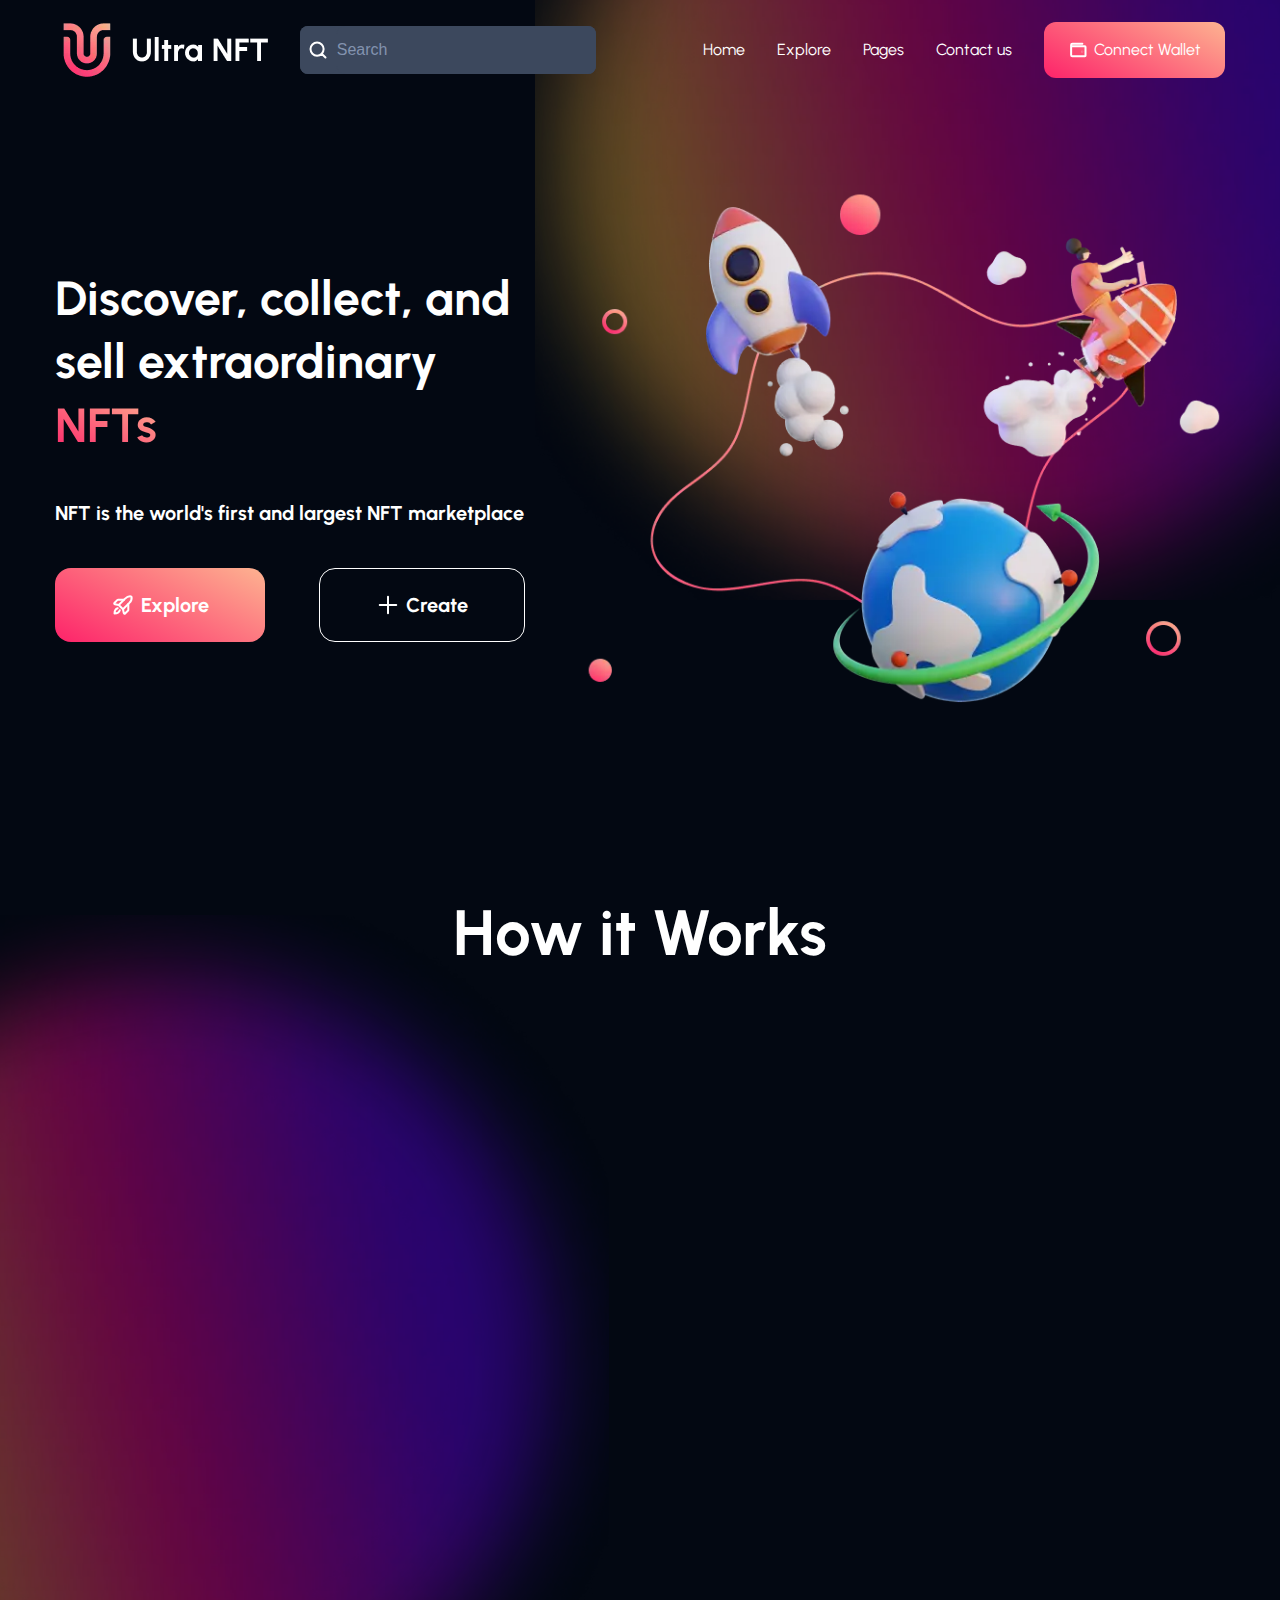
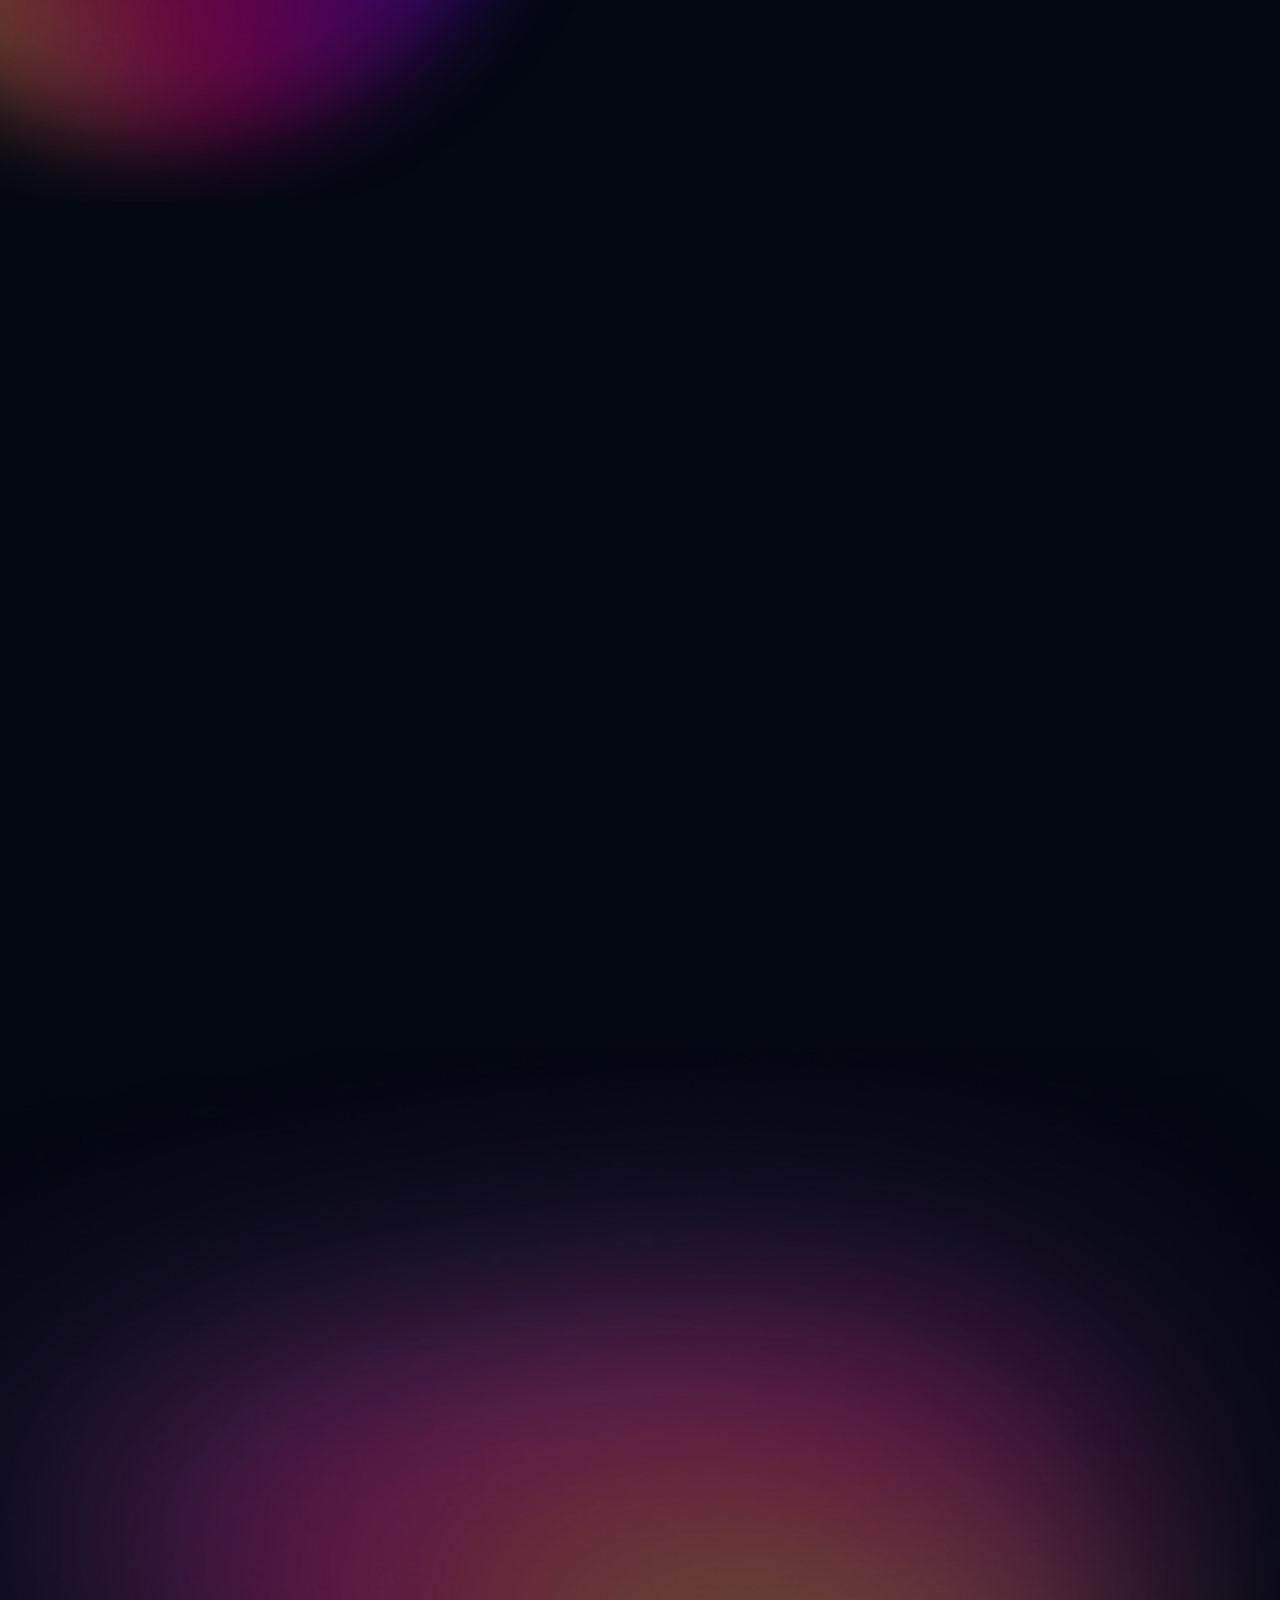
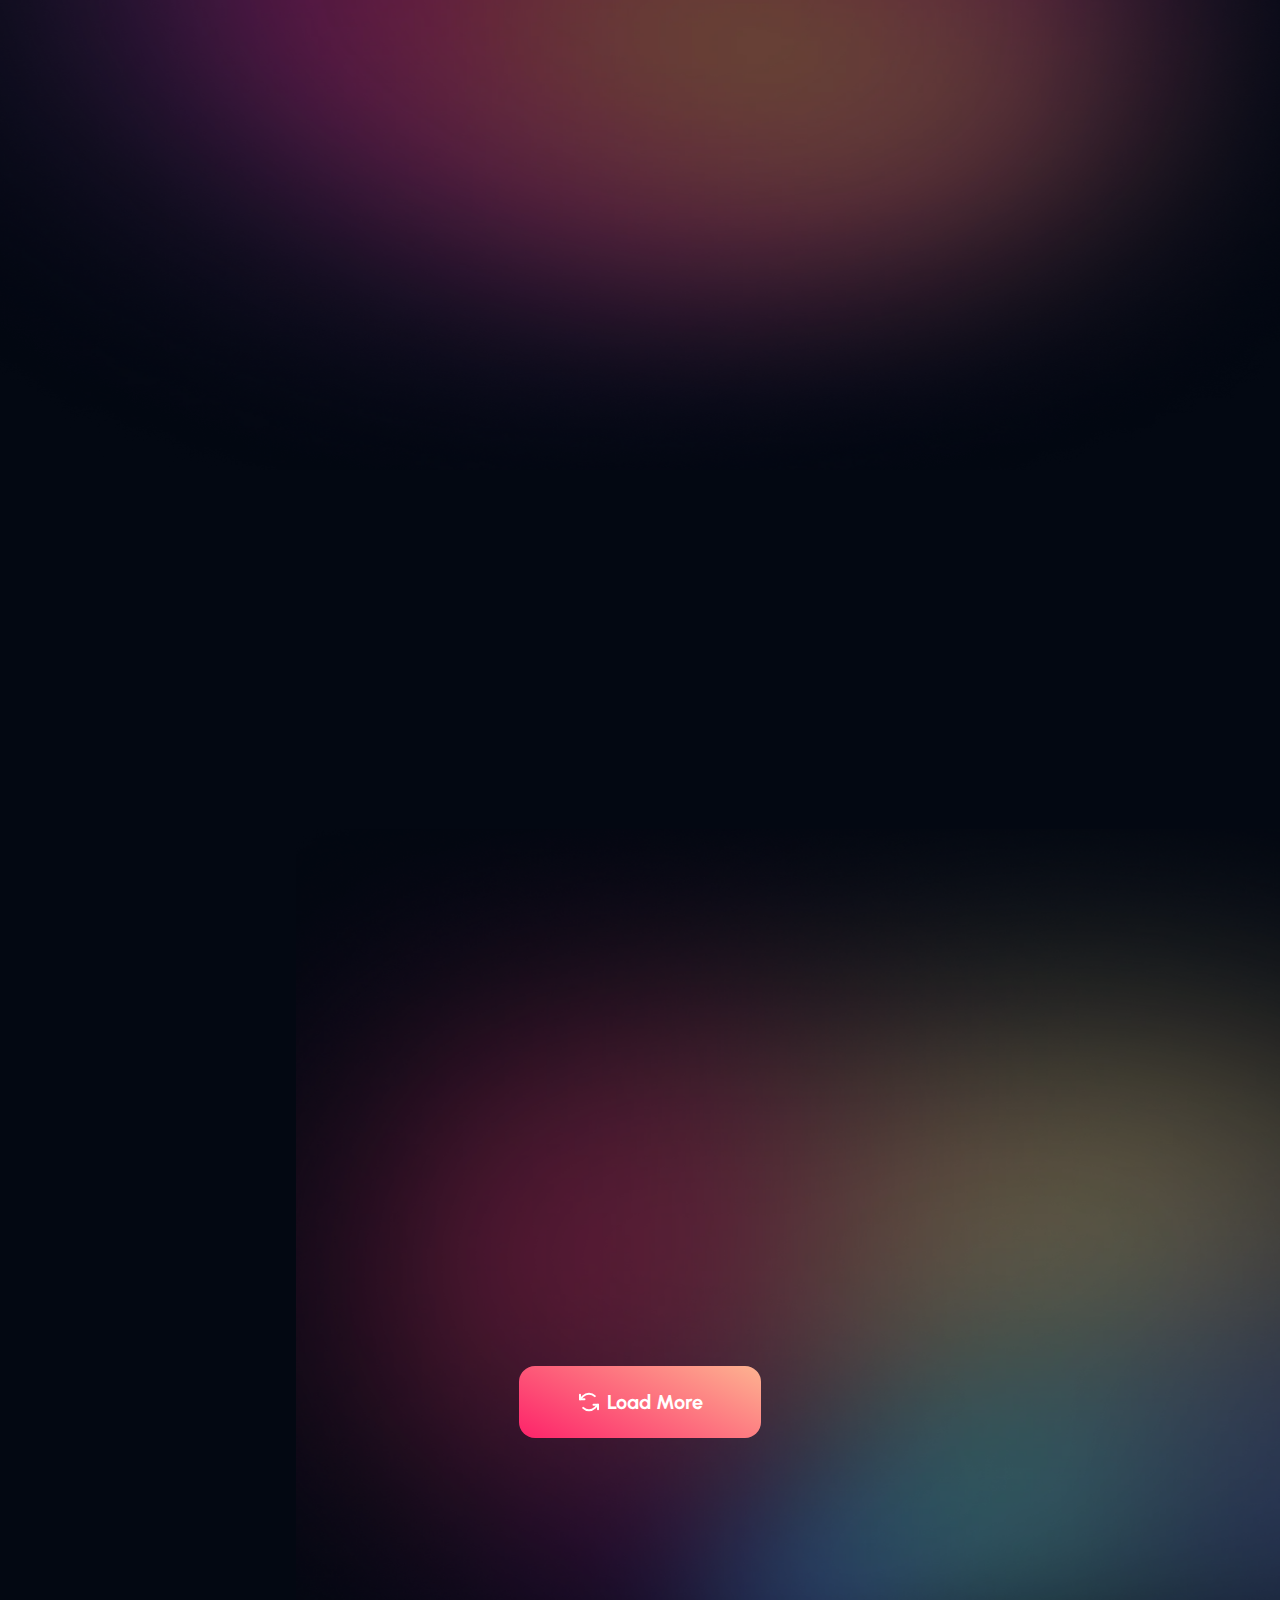
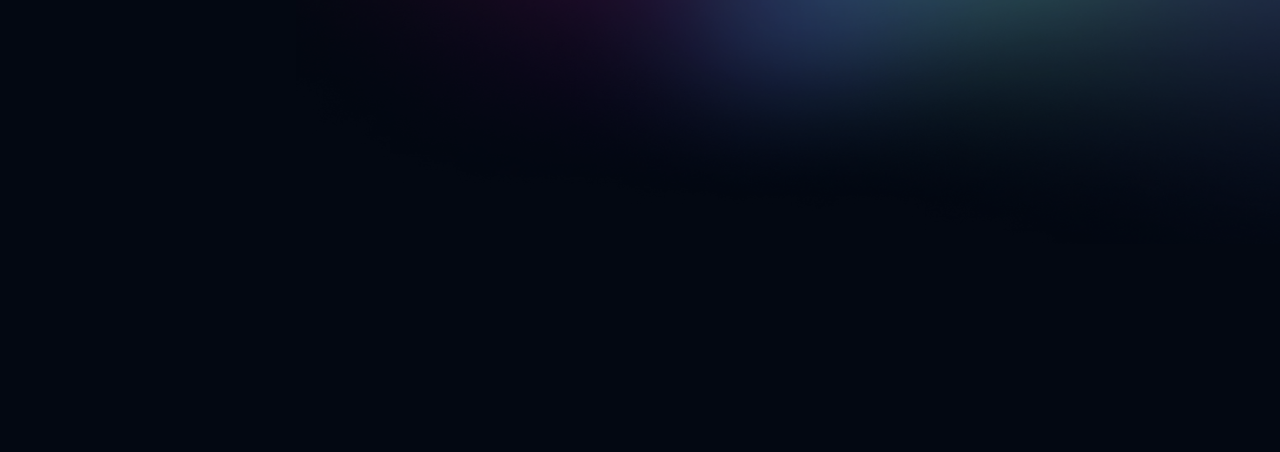
==== commit 41a8f050: "Add files via upload" ====
--- a/index.html
+++ b/index.html
@@ -328,7 +328,7 @@
                      <a href="explore.html" class="collection__button button button--color subtitle"><picture><source srcset="img/rocket.svg" type="image/webp"><img src="img/rocket.svg" alt=""></picture>Explore All</a>                   </div>                   <div class="collection__items">-                     <div class="collection__item js-scroll fade-in">+                     <div class="collection__item js-scroll slide-in-top">                         <div class="collection__item-img">                            <picture><source srcset="img/collection-item1-1.webp" type="image/webp"><img src="img/collection-item1-1.png" alt=""></picture>                            <picture><source srcset="img/collection-item1-2.webp" type="image/webp"><img src="img/collection-item1-2.png" alt=""></picture>@@ -349,7 +349,7 @@
                            </div>                         </div>                      </div>-                     <div class="collection__item js-scroll fade-in">+                     <div class="collection__item js-scroll slide-in-top">                         <div class="collection__item-img">                            <picture><source srcset="img/collection-item2-1.webp" type="image/webp"><img src="img/collection-item2-1.png" alt=""></picture>                            <picture><source srcset="img/collection-item2-2.webp" type="image/webp"><img src="img/collection-item2-2.png" alt=""></picture>@@ -370,7 +370,7 @@
                            </div>                         </div>                      </div>-                     <div class="collection__item js-scroll fade-in">+                     <div class="collection__item js-scroll slide-in-top">                         <div class="collection__item-img">                            <picture><source srcset="img/collection-item3-1.webp" type="image/webp"><img src="img/collection-item3-1.png" alt=""></picture>                            <picture><source srcset="img/collection-item3-2.webp" type="image/webp"><img src="img/collection-item3-2.png" alt=""></picture>@@ -396,58 +396,58 @@
             </section>             <section class="sellers">                <div class="container">-                  <h2 class="sellers__title title">Top Sellers</h2>+                  <h2 class="sellers__title title js-scroll slide-in-left">Top Sellers</h2>                   <div class="sellers__items">-                     <div class="sellers__item js-scroll">+                     <div class="sellers__item js-scroll slide-in-bottom">                         <picture><source srcset="img/seller-contact.webp" type="image/webp"><img src="img/seller-contact.png" alt=""></picture>                         <div class="sellers__item-content">                            <h4 class="sellers__item-title subtext">John Doe</h4>                            <p class="sellers__item-text text">ETH 242.21</p>                         </div>                      </div>-                     <div class="sellers__item js-scroll">+                     <div class="sellers__item js-scroll slide-in-bottom">                         <picture><source srcset="img/seller-contact.webp" type="image/webp"><img src="img/seller-contact.png" alt=""></picture>                         <div class="sellers__item-content">                            <h4 class="sellers__item-title subtext">John Doe</h4>                            <p class="sellers__item-text text">ETH 242.21</p>                         </div>                      </div>-                     <div class="sellers__item js-scroll">+                     <div class="sellers__item js-scroll slide-in-bottom">                         <picture><source srcset="img/seller-contact.webp" type="image/webp"><img src="img/seller-contact.png" alt=""></picture>                         <div class="sellers__item-content">                            <h4 class="sellers__item-title subtext">John Doe</h4>                            <p class="sellers__item-text text">ETH 242.21</p>                         </div>                      </div>-                     <div class="sellers__item js-scroll">+                     <div class="sellers__item js-scroll slide-in-bottom">                         <picture><source srcset="img/seller-contact.webp" type="image/webp"><img src="img/seller-contact.png" alt=""></picture>                         <div class="sellers__item-content">                            <h4 class="sellers__item-title subtext">John Doe</h4>                            <p class="sellers__item-text text">ETH 242.21</p>                         </div>                      </div>-                     <div class="sellers__item js-scroll">+                     <div class="sellers__item js-scroll slide-in-bottom">                         <picture><source srcset="img/seller-contact.webp" type="image/webp"><img src="img/seller-contact.png" alt=""></picture>                         <div class="sellers__item-content">                            <h4 class="sellers__item-title subtext">John Doe</h4>                            <p class="sellers__item-text text">ETH 242.21</p>                         </div>                      </div>-                     <div class="sellers__item js-scroll">+                     <div class="sellers__item js-scroll slide-in-bottom">                         <picture><source srcset="img/seller-contact.webp" type="image/webp"><img src="img/seller-contact.png" alt=""></picture>                         <div class="sellers__item-content">                            <h4 class="sellers__item-title subtext">John Doe</h4>                            <p class="sellers__item-text text">ETH 242.21</p>                         </div>                      </div>-                     <div class="sellers__item js-scroll">+                     <div class="sellers__item js-scroll slide-in-bottom">                         <picture><source srcset="img/seller-contact.webp" type="image/webp"><img src="img/seller-contact.png" alt=""></picture>                         <div class="sellers__item-content">                            <h4 class="sellers__item-title subtext">John Doe</h4>                            <p class="sellers__item-text text">ETH 242.21</p>                         </div>                      </div>-                     <div class="sellers__item js-scroll">   +                     <div class="sellers__item js-scroll slide-in-bottom">                            <picture><source srcset="img/seller-contact.webp" type="image/webp"><img src="img/seller-contact.png" alt=""></picture>                         <div class="sellers__item-content">                            <h4 class="sellers__item-title subtext">John Doe</h4>@@ -459,9 +459,9 @@
             </section>             <section class="picks">                <div class="container">-                  <h2 class="picks__title title js-scroll">Today’s Picks</h2>+                  <h2 class="picks__title title js-scroll slide-in-right">Today’s Picks</h2>                   <div class="picks__items">-                     <div class="picks__item js-scroll">+                     <div class="picks__item js-scroll slide-in-bottom">                         <div class="picks__item-img">                            <picture><source srcset="img/swiper-2.webp" type="image/webp"><img src="img/swiper-2.png" alt=""></picture>                         </div>@@ -487,7 +487,7 @@
                            <a href="#" class="picks__item-button picks__item-button--color picks__item-text text "><picture><source srcset="img/crown.svg" type="image/webp"><img src="img/crown.svg" alt=""></picture>Place Bid</a>                         </div>                      </div>-                     <div class="picks__item js-scroll">+                     <div class="picks__item js-scroll slide-in-bottom">                         <div class="picks__item-img">                            <picture><source srcset="img/swiper-2.webp" type="image/webp"><img src="img/swiper-2.png" alt=""></picture>                         </div>@@ -513,7 +513,7 @@
                            <a href="#" class="picks__item-button picks__item-button--color picks__item-text text "><picture><source srcset="img/crown.svg" type="image/webp"><img src="img/crown.svg" alt=""></picture>Place Bid</a>                         </div>                      </div>-                     <div class="picks__item js-scroll">+                     <div class="picks__item js-scroll slide-in-bottom">                         <div class="picks__item-img">                            <picture><source srcset="img/swiper-2.webp" type="image/webp"><img src="img/swiper-2.png" alt=""></picture>                         </div>@@ -539,7 +539,7 @@
                            <a href="#" class="picks__item-button picks__item-button--color picks__item-text text"><picture><source srcset="img/crown.svg" type="image/webp"><img src="img/crown.svg" alt=""></picture>Place Bid</a>                         </div>                      </div>-                     <div class="picks__item js-scroll">+                     <div class="picks__item js-scroll slide-in-bottom">                         <div class="picks__item-img">                            <picture><source srcset="img/swiper-2.webp" type="image/webp"><img src="img/swiper-2.png" alt=""></picture>                         </div>@@ -565,7 +565,7 @@
                            <a href="#" class="picks__item-button picks__item-button--color picks__item-text text "><picture><source srcset="img/crown.svg" type="image/webp"><img src="img/crown.svg" alt=""></picture>Place Bid</a>                         </div>                      </div>-                     <div class="picks__item js-scroll">+                     <div class="picks__item js-scroll slide-in-bottom">                         <div class="picks__item-img">                            <picture><source srcset="img/swiper-2.webp" type="image/webp"><img src="img/swiper-2.png" alt=""></picture>                         </div>@@ -591,7 +591,7 @@
                            <a href="#" class="picks__item-button picks__item-button--color picks__item-text text "><picture><source srcset="img/crown.svg" type="image/webp"><img src="img/crown.svg" alt=""></picture>Place Bid</a>                         </div>                      </div>-                     <div class="picks__item js-scroll">+                     <div class="picks__item js-scroll slide-in-bottom">                         <div class="picks__item-img">                            <picture><source srcset="img/swiper-2.webp" type="image/webp"><img src="img/swiper-2.png" alt=""></picture>                         </div>@@ -617,7 +617,7 @@
                            <a href="#" class="picks__item-button picks__item-button--color picks__item-text text "><picture><source srcset="img/crown.svg" type="image/webp"><img src="img/crown.svg" alt=""></picture>Place Bid</a>                         </div>                      </div>-                     <div class="picks__item js-scroll">+                     <div class="picks__item js-scroll slide-in-bottom">                         <div class="picks__item-img">                            <picture><source srcset="img/swiper-2.webp" type="image/webp"><img src="img/swiper-2.png" alt=""></picture>                         </div>@@ -643,7 +643,7 @@
                            <a href="#" class="picks__item-button picks__item-button--color picks__item-text text "><picture><source srcset="img/crown.svg" type="image/webp"><img src="img/crown.svg" alt=""></picture>Place Bid</a>                         </div>                      </div>-                     <div class="picks__item js-scroll">+                     <div class="picks__item js-scroll slide-in-bottom">                         <div class="picks__item-img">                            <picture><source srcset="img/swiper-2.webp" type="image/webp"><img src="img/swiper-2.png" alt=""></picture>                         </div>@@ -669,7 +669,7 @@
                            <a href="#" class="picks__item-button picks__item-button--color picks__item-text text "><picture><source srcset="img/crown.svg" type="image/webp"><img src="img/crown.svg" alt=""></picture>Place Bid</a>                         </div>                      </div>-                     <div class="picks__item js-scroll">+                     <div class="picks__item js-scroll slide-in-bottom">                         <div class="picks__item-img">                            <picture><source srcset="img/swiper-2.webp" type="image/webp"><img src="img/swiper-2.png" alt=""></picture>                         </div>@@ -704,9 +704,9 @@
    <div class="container">       <div class="footer__body">          <div class="footer__container">-            <picture><source srcset="img/logo.webp" type="image/webp"><img src="img/logo.png" class=" js-scroll" alt=""></picture>-            <p class="footer__text js-scroll footer__text--big">We ara a lorem ipsum dolor sit amet, consectetur adipiscing elit, Ut enim ad minim veniam, quis nostrud equip consectetur adipiscing ex ea commodo dolor consequat</p>-            <div class="footer__contact js-scroll">+            <picture><source srcset="img/logo.webp" type="image/webp"><img src="img/logo.png" class="js-scroll slide-in-left" alt=""></picture>+            <p class="footer__text js-scroll slide-in-left footer__text--big">We ara a lorem ipsum dolor sit amet, consectetur adipiscing elit, Ut enim ad minim veniam, quis nostrud equip consectetur adipiscing ex ea commodo dolor consequat</p>+            <div class="footer__contact js-scroll slide-in-left">                <div class="footer__item">                   <div class="footer__item-img footer__img">                      <picture><source srcset="img/phone.svg" type="image/webp"><img src="img/phone.svg" alt=""></picture>@@ -738,7 +738,7 @@
          </div>          <div class="footer__info">             <div class="footer__menu">-               <ul class="footer__list js-scroll">+               <ul class="footer__list js-scroll slide-in-right">                   <h2 class="footer__title">About</h2>                   <li><a href="#" class="footer__text">About us</a></li>                   <li><a href="#" class="footer__text">Blog</a></li>@@ -747,7 +747,7 @@
                   <li><a href="#" class="footer__text">In Press</a></li>                   <li><a href="#" class="footer__text">Gallery</a></li>                </ul>-               <ul class="footer__list js-scroll">+               <ul class="footer__list js-scroll slide-in-right">                   <h2 class="footer__title">Support</h2>                   <li><a href="#" class="footer__text">Contact us</a></li>                   <li><a href="#" class="footer__text">Online Chat</a></li>@@ -756,7 +756,7 @@
                   <li><a href="#" class="footer__text">Ticketing</a></li>                   <li><a href="#" class="footer__text">Call Center</a></li>                </ul>-               <ul class="footer__list js-scroll">+               <ul class="footer__list js-scroll slide-in-right">                   <h2 class="footer__title">FAQ</h2>                   <li><a href="#" class="footer__text">Account</a></li>                   <li><a href="#" class="footer__text">Manage Deliveries</a></li>@@ -766,7 +766,7 @@
                   <li><a href="#" class="footer__text">Privacy Policy</a></li>                </ul>             </div>-            <div class="footer__items js-scroll">+            <div class="footer__items js-scroll slide-in-right">                <div class="footer__icons">                   <a href="#" class="footer__img">                      <picture><source srcset="img/facebook.svg" type="image/webp"><img src="img/facebook.svg" alt=""></picture>--- a/css/style.min.css
+++ b/css/style.min.css
@@ -1 +1 @@
-.header{padding:18px 0;z-index:99}.fixed__nav{position:fixed;background:#030812;left:0;top:0;right:0;z-index:999}.header__link{font-weight:700;font-style:normal;color:#fff!important}.header__body{-webkit-transition:.4s ease 0s;-o-transition:.4s ease 0s;transition:.4s ease 0s;display:-webkit-box;display:-ms-flexbox;display:flex;-webkit-box-pack:justify;-ms-flex-pack:justify;justify-content:space-between;-webkit-box-align:center;-ms-flex-align:center;align-items:center;position:relative}.header__menu{display:-webkit-box;display:-ms-flexbox;display:flex;-webkit-box-pack:justify;-ms-flex-pack:justify;justify-content:space-between;-webkit-box-align:center;-ms-flex-align:center;align-items:center;width:100%;margin-left:30px}.header__form{display:-webkit-box;display:-ms-flexbox;display:flex;-webkit-box-pack:justify;-ms-flex-pack:justify;justify-content:space-between;-webkit-box-align:center;-ms-flex-align:center;align-items:center;width:296px;height:48px;background:#3c485d;border-radius:8px}.header__form-button{width:42px;height:99%;background:inherit;border:none;border-radius:8px;cursor:pointer}.header__form-button img{width:20px;height:20px}.header__form-input{width:100%;height:99%;background:inherit;border:none;border-radius:8px;font-weight:400;font-style:normal;color:#8393af}.header__form-input::-webkit-input-placeholder{color:#8393af}.header__form-input::-moz-placeholder{color:#8393af}.header__form-input:-ms-input-placeholder{color:#8393af}.header__form-input::-ms-input-placeholder{color:#8393af}.header__form-input::placeholder{color:#8393af}.header__container{display:-webkit-box;display:-ms-flexbox;display:flex;-webkit-box-align:center;-ms-flex-align:center;align-items:center}.header__list{display:-webkit-box;display:-ms-flexbox;display:flex;margin-right:16px}.header__list .header__link{padding:0 16px}.header__button{display:-webkit-box;display:-ms-flexbox;display:flex;padding:16px 24px;background:-o-linear-gradient(242.33deg,#fdae8f 3.43%,#fd1c68 104.7%);background:linear-gradient(207.67deg,#fdae8f 3.43%,#fd1c68 104.7%);border-radius:12px}.header__button img{width:20px;height:20px;margin-right:6px}.start{padding:80px 0 0}.start__body{display:-webkit-box;display:-ms-flexbox;display:flex;-webkit-box-pack:justify;-ms-flex-pack:justify;justify-content:space-between;-webkit-box-align:center;-ms-flex-align:center;align-items:center;gap:55px}.start__container{max-width:470px;z-index:99}.start__title{font-weight:700;font-style:normal;font-size:48px;line-height:1.33;color:#fff}.start__title span{background:-o-linear-gradient(242.33deg,#fdae8f 3.43%,#fd1c68 104.7%);background:linear-gradient(207.67deg,#fdae8f 3.43%,#fd1c68 104.7%);-webkit-background-clip:text;-webkit-text-fill-color:transparent}.start__button.button--color:hover img{-webkit-transform:translate(3px,-5px);-ms-transform:translate(3px,-5px);transform:translate(3px,-5px)}.start__text{font-weight:400;font-style:normal;margin:40px 0}.start__content{display:-webkit-box;display:-ms-flexbox;display:flex;-webkit-box-pack:justify;-ms-flex-pack:justify;justify-content:space-between}.start__button{margin:0}.start__img{width:100%}.start__img img{width:100%}.work__items{display:-webkit-box;display:-ms-flexbox;display:flex;-webkit-box-pack:center;-ms-flex-pack:center;justify-content:center;-webkit-box-align:center;-ms-flex-align:center;align-items:center;gap:30px;-ms-flex-wrap:wrap;flex-wrap:wrap;margin-top:56px}.work__item{max-width:270px;z-index:99;text-align:center}.work__item:nth-child(2) .work__item-img{background:-o-linear-gradient(26.12deg,#739eec 29.38%,#ff8c9f 86.63%);background:linear-gradient(63.88deg,#739eec 29.38%,#ff8c9f 86.63%)}.work__item:nth-child(3) .work__item-img{background:-o-linear-gradient(23.73deg,#fe6f2d -10.45%,#fdce38 76.78%);background:linear-gradient(66.27deg,#fe6f2d -10.45%,#fdce38 76.78%)}.work__item:last-child .work__item-img{background:-o-linear-gradient(316.52deg,#2ea3f2 -3.48%,#a651fb 130.9%);background:linear-gradient(133.48deg,#2ea3f2 -3.48%,#a651fb 130.9%)}.work__item-img{width:80px;height:80px;border-radius:50%;display:-webkit-box;display:-ms-flexbox;display:flex;-webkit-box-pack:center;-ms-flex-pack:center;justify-content:center;-webkit-box-align:center;-ms-flex-align:center;align-items:center;margin:0 auto 24px;background:-o-linear-gradient(242.33deg,#23d3a4 3.43%,#5b49cf 104.7%);background:linear-gradient(207.67deg,#23d3a4 3.43%,#5b49cf 104.7%)}.work__item-title{margin-bottom:4px}.work__item-text{color:#fff}.auction{height:100%}.auction__button.button--color:hover img{-webkit-transform:translate(3px,-5px);-ms-transform:translate(3px,-5px);transform:translate(3px,-5px)}.auction__container{display:-webkit-box;display:-ms-flexbox;display:flex;-webkit-box-pack:justify;-ms-flex-pack:justify;justify-content:space-between;-webkit-box-align:center;-ms-flex-align:center;align-items:center}.auction__swiper{margin-top:64px}.swiper-pagination{position:unset!important;margin-top:44px;display:-webkit-box;display:-ms-flexbox;display:flex;-webkit-box-align:center;-ms-flex-align:center;align-items:center;-webkit-box-pack:center;-ms-flex-pack:center;justify-content:center;height:24px}.swiper-pagination-bullet{width:12px!important;height:12px!important;border:2px solid #fff;opacity:1!important;-webkit-transition:-webkit-transform .4s ease 0s;transition:-webkit-transform .4s ease 0s;-o-transition:transform .4s ease 0s;transition:transform .4s ease 0s;transition:transform .4s ease 0s,-webkit-transform .4s ease 0s}.swiper-pagination-bullet-active{-webkit-transform:scale(1.6);-ms-transform:scale(1.6);transform:scale(1.6);background:#fff!important}.slide{background:rgba(255,255,255,.2);border-radius:24px;padding:24px;z-index:99}.slide:nth-child(2) .slide__img{background:#f2b4b0}.slide:nth-child(3) .slide__img{background:#f6fde2}.slide:nth-child(4) .slide__img{background:#feece5}.slide__contact{display:-webkit-box;display:-ms-flexbox;display:flex}.slide__contact-info{margin-left:12px}.slide__text span{color:#fff}.slide__img{background:#e2f3fe;border-radius:24px;margin-bottom:24px}.slide__img img{width:100%;height:100%}.slide__items{display:-webkit-box;display:-ms-flexbox;display:flex;-ms-flex-pack:distribute;justify-content:space-around;-webkit-box-align:center;-ms-flex-align:center;align-items:center;-ms-flex-wrap:wrap;flex-wrap:wrap;width:100%;margin:24px 0}.slide__item{text-align:center}.slide__item img{width:24px;height:24px;margin-bottom:8px}.slide__content{display:-webkit-box;display:-ms-flexbox;display:flex;gap:16px}.slide__content .auction__button{width:100%;padding:16px 0;display:-webkit-box;display:-ms-flexbox;display:flex;-webkit-box-pack:center;-ms-flex-pack:center;justify-content:center;-webkit-box-flex:0;-ms-flex:0 1 60%;flex:0 1 60%}.slide__time{padding:16px 0;width:100%;-webkit-box-flex:0;-ms-flex:0 1 40%;flex:0 1 40%;display:-webkit-box;display:-ms-flexbox;display:flex;-webkit-box-align:center;-ms-flex-align:center;align-items:center;-webkit-box-pack:center;-ms-flex-pack:center;justify-content:center;background:#3c485d;border-radius:12px;gap:6px}.collection__container{display:-webkit-box;display:-ms-flexbox;display:flex;-webkit-box-pack:justify;-ms-flex-pack:justify;justify-content:space-between;-webkit-box-align:center;-ms-flex-align:center;align-items:center}.collection__button.button--color:hover img{-webkit-transform:translate(3px,-5px);-ms-transform:translate(3px,-5px);transform:translate(3px,-5px)}.collection__items{display:-webkit-box;display:-ms-flexbox;display:flex;-webkit-box-pack:center;-ms-flex-pack:center;justify-content:center;gap:30px;margin-top:56px}.collection__item{background:rgba(255,255,255,.2);-webkit-backdrop-filter:blur(40px);backdrop-filter:blur(40px);border-radius:24px;padding:24px;z-index:99}.collection__item-img{display:grid;grid-template-columns:repeat(2,1fr);grid-template-rows:repeat(2,1fr);grid-column-gap:12px;grid-row-gap:12px}.collection__item-img img{width:100%;height:100%}.collection__item-body{display:-webkit-box;display:-ms-flexbox;display:flex;-webkit-box-pack:justify;-ms-flex-pack:justify;justify-content:space-between;-webkit-box-align:center;-ms-flex-align:center;align-items:center;margin-top:24px}.collection__item-contact{display:-webkit-box;display:-ms-flexbox;display:flex}.collection__item-content{margin-left:12px}.collection__item-text span{color:#fff}.collection__rate img{max-width:24px;width:24px;height:24px}.sellers__items{display:-webkit-box;display:-ms-flexbox;display:flex;-webkit-box-pack:center;-ms-flex-pack:center;justify-content:center;-webkit-box-align:center;-ms-flex-align:center;align-items:center;-ms-flex-wrap:wrap;flex-wrap:wrap;gap:30px;margin-top:56px}.sellers__item{background:rgba(255,255,255,.2);-webkit-backdrop-filter:blur(40px);backdrop-filter:blur(40px);border-radius:24px;padding:16px;display:-webkit-box;display:-ms-flexbox;display:flex;-webkit-box-align:center;-ms-flex-align:center;align-items:center;z-index:99;max-width:270px}.sellers__item-content{margin-left:16px}.picks__items{display:grid;grid-template-columns:repeat(auto-fill,minmax(300px,1fr));grid-column-gap:30px;grid-row-gap:30px;margin:56px 0}.picks__item{background:rgba(255,255,255,.2);border-radius:24px;padding:24px;z-index:99;display:none}.picks__item:first-child,.picks__item:nth-child(2),.picks__item:nth-child(3){display:block}.picks__item-img{background:#f2b4b0;border-radius:24px}.picks__item-img img{width:100%;height:100%}.picks__item-contact{display:-webkit-box;display:-ms-flexbox;display:flex;margin-top:24px}.picks__item-content{margin-left:12px}.picks__item-text span{color:#fff!important}.picks__item-container{display:-webkit-box;display:-ms-flexbox;display:flex;-webkit-box-align:center;-ms-flex-align:center;align-items:center;-ms-flex-pack:distribute;justify-content:space-around;margin:24px 0}.picks__item-block{text-align:center}.picks__item-block img{width:24px;height:24px;margin-bottom:8px}.picks__item-elements{display:-webkit-box;display:-ms-flexbox;display:flex;-webkit-box-pack:center;-ms-flex-pack:center;justify-content:center;gap:16px}.picks__item-button{width:100%;display:-webkit-box;display:-ms-flexbox;display:flex;-webkit-box-align:center;-ms-flex-align:center;align-items:center;-webkit-box-pack:center;-ms-flex-pack:center;justify-content:center;gap:6px;border-radius:12px;height:56px;color:#fff!important}.picks__item-button--black{background:#3c485d}.picks__item-button--color{background:-o-linear-gradient(242.33deg,#fdae8f 3.43%,#fd1c68 104.7%);background:linear-gradient(207.67deg,#fdae8f 3.43%,#fd1c68 104.7%)}.picks__button{width:242px;height:72px;-webkit-box-pack:center;-ms-flex-pack:center;justify-content:center;margin:0 auto;padding:0;cursor:pointer}.picks__button:hover img{-webkit-transform:rotate(180deg);-ms-transform:rotate(180deg);transform:rotate(180deg)}.breadcrumps{margin:50px 0 50px}.breadcrumps__title{font-weight:700;font-style:normal;font-size:48px;line-height:1.33;text-align:center;color:#fff}.breadcrumps__items{margin-top:16px;display:-webkit-box;display:-ms-flexbox;display:flex;-webkit-box-align:center;-ms-flex-align:center;align-items:center;-webkit-box-pack:center;-ms-flex-pack:center;justify-content:center}.breadcrumps__item{padding:0 5px}.breadcrumps__text--active{color:#fff}.filter{height:56px;margin:0 0 50px}.filter__items{display:-webkit-box;display:-ms-flexbox;display:flex;-webkit-box-pack:justify;-ms-flex-pack:justify;justify-content:space-between;-webkit-box-align:center;-ms-flex-align:center;align-items:center}.filter__container{display:-webkit-box;display:-ms-flexbox;display:flex}.filter__item{margin:0 8px}.dropdown{position:relative;display:inline-block}.dropdown__button{display:-webkit-box;display:-ms-flexbox;display:flex;-webkit-box-align:center;-ms-flex-align:center;align-items:center;background:#3c485d;border-radius:12px;padding:16px 24px;border:none;color:#fff!important;-webkit-transition:all .4s ease 0s;-o-transition:all .4s ease 0s;transition:all .4s ease 0s;font-weight:700;font-style:normal;z-index:99}.dropdown__button.active{border-radius:12px 12px 0 0}.dropdown__button img{width:20px;height:20px;margin-left:6px}.dropdown__items{display:none;-webkit-box-orient:vertical;-webkit-box-direction:normal;-ms-flex-direction:column;flex-direction:column;overflow:auto;position:absolute;z-index:98;min-width:100%;background:#3c485d;border-radius:0 0 12px 12px;gap:5px;padding:0 24px 16px;-webkit-transform:translate(0,-10px);-ms-transform:translate(0,-10px);transform:translate(0,-10px);-webkit-transition:all .4s ease 0s;-o-transition:all .4s ease 0s;transition:all .4s ease 0s}.dropdown__items .text{color:#fff}.dropdown__items.active{-webkit-transform:translate(0,-1px);-ms-transform:translate(0,-1px);transform:translate(0,-1px);z-index:99}.section__decor{position:relative;width:100%;height:auto;z-index:0}.section__decor .decor{position:absolute;background-size:120% 120%!important;width:886px;height:886px;-webkit-animation:rotate1 15s 0s linear infinite;animation:rotate1 15s 0s linear infinite}@-webkit-keyframes rotate1{0%{-webkit-transform:rotate(0);transform:rotate(0)}100%{-webkit-transform:rotate(360deg);transform:rotate(360deg)}}@keyframes rotate1{0%{-webkit-transform:rotate(0);transform:rotate(0)}100%{-webkit-transform:rotate(360deg);transform:rotate(360deg)}}.section__decor .decor--first{right:-141px;top:-286px;background:url(../img/pseudo1.png) center no-repeat}.section__decor .decor--second{left:-277px;top:915px;background:url(../img/pseudo2.png) center no-repeat;background-size:110% 110%!important}.section__decor .decor--third{width:1288.21px;height:1022px;top:2648px;left:calc(50% - 644.105px);background:url(../img/pseudo3.png) center no-repeat}.section__decor .decor--last{width:1391.82px;height:1015px;right:-408px;top:4029px;background:url(../img/pseudo4.png) center no-repeat}.footer__body{display:-webkit-box;display:-ms-flexbox;display:flex;-webkit-box-pack:justify;-ms-flex-pack:justify;justify-content:space-between;padding-bottom:50px}.footer__body picture{-webkit-box-pack:start;-ms-flex-pack:start;justify-content:flex-start}.footer__container{z-index:99}li:hover a.footer__text{border-bottom:1px solid #8393af}.footer__text{font-weight:700;font-style:normal;font-size:14px;line-height:18px;color:#8393af}.footer__text--big{font-size:16px;line-height:24px;margin:16px 0 36px;max-width:470px}.footer__text--small{font-weight:400;font-style:normal;font-size:12px;line-height:16px}.footer__item{display:-webkit-box;display:-ms-flexbox;display:flex;margin-bottom:24px}.footer__item-img{margin-right:12px}.footer__img{background:rgba(255,255,255,.2);width:48px;height:48px;border-radius:50%;display:-webkit-box;display:-ms-flexbox;display:flex;-webkit-box-pack:center;-ms-flex-pack:center;justify-content:center;-webkit-box-align:center;-ms-flex-align:center;align-items:center}.footer__title{font-weight:400;font-style:normal;font-size:20px;line-height:30px;color:#fff}.footer__menu{display:-webkit-box;display:-ms-flexbox;display:flex;-webkit-box-pack:justify;-ms-flex-pack:justify;justify-content:space-between;gap:30px}.footer__list{display:-webkit-box;display:-ms-flexbox;display:flex;-webkit-box-orient:vertical;-webkit-box-direction:normal;-ms-flex-direction:column;flex-direction:column;gap:17px;margin-bottom:80px;min-width:170px;width:100%}.footer__list .footer__title{margin-bottom:8px}.footer__items{display:-webkit-box;display:-ms-flexbox;display:flex;-webkit-box-pack:justify;-ms-flex-pack:justify;justify-content:space-between;-webkit-box-align:center;-ms-flex-align:center;align-items:center;gap:30px}.footer__icons{display:-webkit-box;display:-ms-flexbox;display:flex;-webkit-box-pack:center;-ms-flex-pack:center;justify-content:center;gap:7px}*{margin:0;padding:0;-webkit-box-sizing:border-box;box-sizing:border-box}:focus-visible{outline:0}body{overflow-x:hidden;background:#030812;font-family:Urbanist,sans-serif}body .overlay{width:100%;display:-webkit-box;display:-ms-flexbox;display:flex;-webkit-box-orient:vertical;-webkit-box-direction:normal;-ms-flex-direction:column;flex-direction:column;min-height:100vh;height:100%;overflow:hidden}.main{-webkit-box-flex:1;-ms-flex:1 1 auto;flex:1 1 auto}.container{max-width:1170px;margin:0 auto;width:100%;z-index:2}a{text-decoration:none}h1,h2,h3,h4,p,span{margin:0;padding:0}li,ul{list-style:none;padding:0;margin:0}section{position:relative;width:100%;height:auto;margin-bottom:160px;background-position:center;background-repeat:no-repeat;background-size:cover}div{background-position:center;background-repeat:no-repeat;background-size:cover}picture{display:-webkit-box;display:-ms-flexbox;display:flex;-webkit-box-pack:center;-ms-flex-pack:center;justify-content:center;-webkit-box-align:center;-ms-flex-align:center;align-items:center}.title{font-weight:700;font-style:normal;font-size:64px;line-height:1.37;color:#fff;text-align:center}.subtitle{font-weight:700;font-style:normal;font-size:20px;line-height:30px;color:#fff}.text{font-weight:400;font-style:normal;font-size:16px;line-height:1.5;color:#8393af}.subtext{font-weight:700;font-style:normal;font-size:24px;line-height:1.33;color:#fff}.button{display:-webkit-box;display:-ms-flexbox;display:flex;-webkit-box-align:center;-ms-flex-align:center;align-items:center;padding:21px 56px;border-radius:16px}.button img{width:24px;height:24px;margin-right:6px;-webkit-transition:all .4s ease 0s;-o-transition:all .4s ease 0s;transition:all .4s ease 0s}.button--color{background:-o-linear-gradient(242.33deg,#fdae8f 3.43%,#fd1c68 104.7%);background:linear-gradient(207.67deg,#fdae8f 3.43%,#fd1c68 104.7%)}.button--black{border:1px solid #fff}.main{-webkit-box-flex:1;-ms-flex:1 1 auto;flex:1 1 auto}.js-scroll{opacity:0;-webkit-transition:opacity 1s;-o-transition:opacity 1s;transition:opacity 1s}.js-scroll.scrolled{opacity:1}.js-scroll.fade-in{-webkit-animation:fade-in 1s ease-in-out 0s;animation:fade-in 1s ease-in-out 0s}.js-scroll.slide-in-left{-webkit-animation:slide-in-left 1s ease-in-out 0s;animation:slide-in-left 1s ease-in-out 0s}.js-scroll.slide-in-top{-webkit-animation:slide-in-top 1s ease-in-out 0s;animation:slide-in-top 1s ease-in-out 0s}.js-scroll.slide-in-bottom{-webkit-animation:slide-in-bottom 1s ease-in-out 0s;animation:slide-in-bottom 1s ease-in-out 0s}.js-scroll.slide-in-right{-webkit-animation:slide-in-right 1s ease-in-out 0s;animation:slide-in-right 1s ease-in-out 0s}@-webkit-keyframes slide-in-left{0%{-webkit-transform:translateX(-100px);transform:translateX(-100px);opacity:0}100%{-webkit-transform:translateX(0);transform:translateX(0);opacity:1}}@keyframes slide-in-left{0%{-webkit-transform:translateX(-100px);transform:translateX(-100px);opacity:0}100%{-webkit-transform:translateX(0);transform:translateX(0);opacity:1}}@-webkit-keyframes slide-in-top{0%{-webkit-transform:translateY(-100px);transform:translateY(-100px);opacity:0}100%{-webkit-transform:translateY(0);transform:translateY(0);opacity:1}}@keyframes slide-in-top{0%{-webkit-transform:translateY(-100px);transform:translateY(-100px);opacity:0}100%{-webkit-transform:translateY(0);transform:translateY(0);opacity:1}}@-webkit-keyframes slide-in-bottom{0%{-webkit-transform:translateY(100px);transform:translateY(100px);opacity:0}100%{-webkit-transform:translateY(0);transform:translateY(0);opacity:1}}@keyframes slide-in-bottom{0%{-webkit-transform:translateY(100px);transform:translateY(100px);opacity:0}100%{-webkit-transform:translateY(0);transform:translateY(0);opacity:1}}@-webkit-keyframes slide-in-right{0%{-webkit-transform:translateX(100px);transform:translateX(100px);opacity:0}100%{-webkit-transform:translateX(0);transform:translateX(0);opacity:1}}@keyframes slide-in-right{0%{-webkit-transform:translateX(100px);transform:translateX(100px);opacity:0}100%{-webkit-transform:translateX(0);transform:translateX(0);opacity:1}}@-webkit-keyframes fade-in{0%{opacity:0}100%{opacity:1}}@keyframes fade-in{0%{opacity:0}100%{opacity:1}}@media (min-width:1920px){.auction__swiper{max-width:1920px;width:100%}}@media (max-width:1182px){.header{-webkit-transition:.4s ease 0s;-o-transition:.4s ease 0s;transition:.4s ease 0s}.header.active{position:fixed;left:0;top:0;width:100%;height:100vh;z-index:9999;background:#030812;overflow-y:auto;overflow-x:hidden!important}.header.active::-webkit-scrollbar{display:none}.header.active .header__body{height:100vh}.header__logo{position:absolute;left:0;top:0}.header__burger{position:absolute;top:23px;right:0;width:30px;height:20px;z-index:3}.header__burger::after,.header__burger::before{content:"";position:absolute;width:100%;height:2px;left:0;background-color:#fff;-webkit-transition:.4s ease 0s;-o-transition:.4s ease 0s;transition:.4s ease 0s}.header__burger.active::before{-webkit-transform:rotate(45deg);-ms-transform:rotate(45deg);transform:rotate(45deg);top:9px}.header__burger.active::after{-webkit-transform:rotate(-45deg);-ms-transform:rotate(-45deg);transform:rotate(-45deg);bottom:9px}.header__burger::before{top:0}.header__burger::after{bottom:0}.header__burger span{position:absolute;background-color:#fff;left:0;width:100%;height:2px;top:8px;-webkit-transition:.4s ease 0s;-o-transition:.4s ease 0s;transition:.4s ease 0s}.header__burger.active span{-webkit-transform:scale(0);-ms-transform:scale(0);transform:scale(0)}.header__menu{-webkit-box-pack:center;-ms-flex-pack:center;justify-content:center;-webkit-box-orient:vertical;-webkit-box-direction:normal;-ms-flex-direction:column;flex-direction:column;width:100%;margin-left:0}.header__form{-webkit-transition:.4s ease 0s;-o-transition:.4s ease 0s;transition:.4s ease 0s;opacity:0;visibility:hidden;width:100%;left:0;position:absolute;top:100px}.header__form.active{opacity:1;visibility:visible}.header__list{-webkit-transition:all .4s ease 0s!important;-o-transition:all .4s ease 0s!important;transition:all .4s ease 0s!important;opacity:0;visibility:hidden;-webkit-box-orient:vertical;-webkit-box-direction:normal;-ms-flex-direction:column;flex-direction:column;text-align:center;-webkit-transform:translateY(-100%);-ms-transform:translateY(-100%);transform:translateY(-100%)}.header__list li{margin-bottom:10px}.header__list.active{opacity:1;visibility:visible;-webkit-transform:translateY(0);-ms-transform:translateY(0);transform:translateY(0)}.header__button{position:absolute;right:50px;top:5px}.footer__list{max-width:170px;min-width:-webkit-fit-content;min-width:-moz-fit-content;min-width:fit-content}.container{max-width:970px}}@media (max-width:1182px) and (min-height:460px),(max-width:768px) and (min-height:500px){.header{overflow:hidden;height:96px}}@media (max-width:1182px) and (max-height:460px),(max-width:768px) and (max-height:500px){.header__list{position:absolute;top:0;margin-left:-50px!important}.header__list.active{top:170px}}@media (max-width:1170px){.section__decor .decor{width:calc(200px + 686 * (100vw - 300px)/ 870);height:calc(200px + 686 * (100vw - 300px)/ 870)}.section__decor .decor--third{width:90%;left:5%}.section__decor .decor--last{width:calc(400px + 991.82 * (100vw - 300px)/ 870);height:calc(300px + 715 * (100vw - 300px)/ 870)}}@media (max-width:1024px){.start__body{-webkit-box-orient:vertical;-webkit-box-direction:normal;-ms-flex-direction:column;flex-direction:column}.start__container{text-align:center;-webkit-box-pack:center;-ms-flex-pack:center;justify-content:center}}@media (max-width:992px){.collection__container{-webkit-box-orient:vertical;-webkit-box-direction:normal;-ms-flex-direction:column;flex-direction:column;text-align:center}.collection__container .collection__title{margin-bottom:20px}.collection__items{-ms-flex-wrap:wrap;flex-wrap:wrap}.collection__item{max-width:500px;width:100%}.filter__items{-webkit-box-orient:vertical;-webkit-box-direction:normal;-ms-flex-direction:column;flex-direction:column;-webkit-box-align:start;-ms-flex-align:start;align-items:flex-start;-webkit-box-pack:start;-ms-flex-pack:start;justify-content:flex-start;background-color:#030812;width:300px;min-height:100vh;-webkit-transform:translate(-100%,0);-ms-transform:translate(-100%,0);transform:translate(-100%,0);-webkit-transition:-webkit-transform .4s ease 0s;transition:-webkit-transform .4s ease 0s;-o-transition:transform .4s ease 0s;transition:transform .4s ease 0s;transition:transform .4s ease 0s,-webkit-transform .4s ease 0s;z-index:999;position:fixed;left:0;top:0;padding:50px 20px 0}.filter__items.active{-webkit-transform:translate(0,0);-ms-transform:translate(0,0);transform:translate(0,0)}.filter__container{-webkit-box-orient:vertical;-webkit-box-direction:normal;-ms-flex-direction:column;flex-direction:column}.filter__container .filter__item{margin:8px 0}.filter__burger{position:absolute;top:calc(50% - 10px);left:20px;width:30px;height:20px;z-index:1000;-webkit-transition:.4s ease 0s;-o-transition:.4s ease 0s;transition:.4s ease 0s}.filter__burger.active{position:fixed;top:20px}.filter__burger::after,.filter__burger::before{content:"";position:absolute;width:100%;height:2px;left:0;background-color:#fff;-webkit-transition:.4s ease 0s;-o-transition:.4s ease 0s;transition:.4s ease 0s}.filter__burger.active::before{-webkit-transform:rotate(45deg);-ms-transform:rotate(45deg);transform:rotate(45deg);top:9px}.filter__burger.active::after{-webkit-transform:rotate(-45deg);-ms-transform:rotate(-45deg);transform:rotate(-45deg);bottom:9px}.filter__burger::before{top:0}.filter__burger::after{bottom:0}.filter__burger span{position:absolute;background-color:#fff;left:0;width:100%;height:2px;top:8px;-webkit-transition:.4s ease 0s;-o-transition:.4s ease 0s;transition:.4s ease 0s}.filter__burger.active span{-webkit-transform:scale(0);-ms-transform:scale(0);transform:scale(0)}.dropdown__button{min-width:260px;-webkit-box-pack:center;-ms-flex-pack:center;justify-content:center;height:56px;padding:0}.dropdown__items{z-index:0;position:relative}.footer__text--big{max-width:360px}.footer__items{-webkit-box-orient:vertical;-webkit-box-direction:normal;-ms-flex-direction:column;flex-direction:column;gap:10px}}@media (max-width:991.98px){.container{max-width:750px}}@media (max-width:768px){.header__container{-webkit-box-orient:vertical;-webkit-box-direction:normal;-ms-flex-direction:column;flex-direction:column}.header__button{-webkit-transition:.4s ease 0s;-o-transition:.4s ease 0s;transition:.4s ease 0s;opacity:0;visibility:hidden;position:relative;right:0;top:0}.header__button.active{opacity:1;visibility:visible;top:10px}.start__title{font-size:calc(36px + 12 * (100vw - 300px)/ 468)}.auction__container{-webkit-box-orient:vertical;-webkit-box-direction:normal;-ms-flex-direction:column;flex-direction:column;text-align:center;gap:20px}.section__decor .decor{display:none}.footer__body{-webkit-box-orient:vertical;-webkit-box-direction:normal;-ms-flex-direction:column;flex-direction:column}.footer__body picture{-webkit-box-pack:center;-ms-flex-pack:center;justify-content:center}.footer__body .footer__container{margin:0 auto;text-align:center}.footer__body .footer__container .footer__item{text-align:left;-webkit-box-pack:center;-ms-flex-pack:center;justify-content:center}.footer__body .footer__info{text-align:center}.footer__text--big{max-width:460px}.footer__menu{max-width:450px;margin:0 auto;-webkit-box-pack:justify;-ms-flex-pack:justify;justify-content:space-between}.footer__list{margin-bottom:40px}section{margin-bottom:100px}.title{font-size:calc(48px + 16 * (100vw - 300px)/ 468)}}@media (max-width:768px) and (max-height:500px){.header__list{margin-left:0!important}.header__button{position:absolute;right:calc(50% - 100px)}.header__button.active{top:330px}}@media (max-width:767.98px){.container{max-width:none;padding:0 10px}}@media (max-width:520px){.sellers__items{margin:56px auto 0}}@media (max-width:480px){.start__content{-webkit-box-orient:vertical;-webkit-box-direction:normal;-ms-flex-direction:column;flex-direction:column;gap:20px}.start__button{display:-webkit-box;display:-ms-flexbox;display:flex;-webkit-box-pack:center;-ms-flex-pack:center;justify-content:center;-webkit-box-align:center;-ms-flex-align:center;align-items:center}.js-scroll.slide-in-left{-webkit-animation:slide-in-top .6s ease-in-out 0s;animation:slide-in-top .6s ease-in-out 0s}.js-scroll.slide-in-right{-webkit-animation:fade-in-top .6s ease-in-out 0s;animation:fade-in-top .6s ease-in-out 0s}}@media (max-width:450px){.header__logo img{width:180px}.header__burger{top:17px}.auction{height:auto}.footer__item{-webkit-box-orient:vertical;-webkit-box-direction:normal;-ms-flex-direction:column;flex-direction:column;-webkit-box-pack:center;-ms-flex-pack:center;justify-content:center;-webkit-box-align:center;-ms-flex-align:center;align-items:center;text-align:center!important}.footer__item .footer__item-img{margin:0 0 10px 0}.footer__menu{-webkit-box-orient:vertical;-webkit-box-direction:normal;-ms-flex-direction:column;flex-direction:column;-webkit-box-align:center;-ms-flex-align:center;align-items:center}}@media (max-width:400px){.slide__content{-ms-flex-wrap:wrap;flex-wrap:wrap}.slide__content .auction__button{-webkit-box-flex:0;-ms-flex:0 1 100%;flex:0 1 100%}.slide__time{-webkit-box-flex:0;-ms-flex:0 1 100%;flex:0 1 100%}}@media (max-width:350px){.collection__item{padding:12px}.picks__item-elements{-ms-flex-wrap:wrap;flex-wrap:wrap}}@media (max-width:320px){.picks__items{grid-template-columns:repeat(auto-fill,minmax(100%,1fr))}}.webp .section__decor .decor--first{background:url(../img/pseudo1.webp) center no-repeat}.webp .section__decor .decor--second{background:url(../img/pseudo2.webp) center no-repeat}.webp .section__decor .decor--third{background:url(../img/pseudo3.webp) center no-repeat}.webp .section__decor .decor--last{background:url(../img/pseudo4.webp) center no-repeat}+.header{padding:18px 0;z-index:99}.fixed__nav{position:fixed;background:#030812;left:0;top:0;right:0;z-index:999}.header__link{font-weight:700;font-style:normal;color:#fff!important}.header__body{-webkit-transition:.4s ease 0s;-o-transition:.4s ease 0s;transition:.4s ease 0s;display:-webkit-box;display:-ms-flexbox;display:flex;-webkit-box-pack:justify;-ms-flex-pack:justify;justify-content:space-between;-webkit-box-align:center;-ms-flex-align:center;align-items:center;position:relative}.header__menu{display:-webkit-box;display:-ms-flexbox;display:flex;-webkit-box-pack:justify;-ms-flex-pack:justify;justify-content:space-between;-webkit-box-align:center;-ms-flex-align:center;align-items:center;width:100%;margin-left:30px}.header__form{display:-webkit-box;display:-ms-flexbox;display:flex;-webkit-box-pack:justify;-ms-flex-pack:justify;justify-content:space-between;-webkit-box-align:center;-ms-flex-align:center;align-items:center;width:296px;height:48px;background:#3c485d;border-radius:8px}.header__form-button{width:42px;height:99%;background:inherit;border:none;border-radius:8px;cursor:pointer}.header__form-button img{width:20px;height:20px}.header__form-input{width:100%;height:99%;background:inherit;border:none;border-radius:8px;font-weight:400;font-style:normal;color:#8393af}.header__form-input::-webkit-input-placeholder{color:#8393af}.header__form-input::-moz-placeholder{color:#8393af}.header__form-input:-ms-input-placeholder{color:#8393af}.header__form-input::-ms-input-placeholder{color:#8393af}.header__form-input::placeholder{color:#8393af}.header__container{display:-webkit-box;display:-ms-flexbox;display:flex;-webkit-box-align:center;-ms-flex-align:center;align-items:center}.header__list{display:-webkit-box;display:-ms-flexbox;display:flex;margin-right:16px}.header__list .header__link{padding:0 16px}.header__button{display:-webkit-box;display:-ms-flexbox;display:flex;padding:16px 24px;background:-o-linear-gradient(242.33deg,#fdae8f 3.43%,#fd1c68 104.7%);background:linear-gradient(207.67deg,#fdae8f 3.43%,#fd1c68 104.7%);border-radius:12px}.header__button img{width:20px;height:20px;margin-right:6px}.start{padding:80px 0 0}.start__body{display:-webkit-box;display:-ms-flexbox;display:flex;-webkit-box-pack:justify;-ms-flex-pack:justify;justify-content:space-between;-webkit-box-align:center;-ms-flex-align:center;align-items:center;gap:55px}.start__container{max-width:470px;z-index:99}.start__title{font-weight:700;font-style:normal;font-size:48px;line-height:1.33;color:#fff}.start__title span{background:-o-linear-gradient(242.33deg,#fdae8f 3.43%,#fd1c68 104.7%);background:linear-gradient(207.67deg,#fdae8f 3.43%,#fd1c68 104.7%);-webkit-background-clip:text;-webkit-text-fill-color:transparent}.start__button.button--color:hover img{-webkit-transform:translate(3px,-5px);-ms-transform:translate(3px,-5px);transform:translate(3px,-5px)}.start__text{font-weight:400;font-style:normal;margin:40px 0}.start__content{display:-webkit-box;display:-ms-flexbox;display:flex;-webkit-box-pack:justify;-ms-flex-pack:justify;justify-content:space-between}.start__button{margin:0}.start__img{width:100%}.start__img img{width:100%}.work__items{display:-webkit-box;display:-ms-flexbox;display:flex;-webkit-box-pack:center;-ms-flex-pack:center;justify-content:center;-webkit-box-align:center;-ms-flex-align:center;align-items:center;gap:30px;-ms-flex-wrap:wrap;flex-wrap:wrap;margin-top:56px}.work__item{max-width:270px;z-index:99;text-align:center}.work__item:nth-child(2) .work__item-img{background:-o-linear-gradient(26.12deg,#739eec 29.38%,#ff8c9f 86.63%);background:linear-gradient(63.88deg,#739eec 29.38%,#ff8c9f 86.63%)}.work__item:nth-child(3) .work__item-img{background:-o-linear-gradient(23.73deg,#fe6f2d -10.45%,#fdce38 76.78%);background:linear-gradient(66.27deg,#fe6f2d -10.45%,#fdce38 76.78%)}.work__item:last-child .work__item-img{background:-o-linear-gradient(316.52deg,#2ea3f2 -3.48%,#a651fb 130.9%);background:linear-gradient(133.48deg,#2ea3f2 -3.48%,#a651fb 130.9%)}.work__item-img{width:80px;height:80px;border-radius:50%;display:-webkit-box;display:-ms-flexbox;display:flex;-webkit-box-pack:center;-ms-flex-pack:center;justify-content:center;-webkit-box-align:center;-ms-flex-align:center;align-items:center;margin:0 auto 24px;background:-o-linear-gradient(242.33deg,#23d3a4 3.43%,#5b49cf 104.7%);background:linear-gradient(207.67deg,#23d3a4 3.43%,#5b49cf 104.7%)}.work__item-title{margin-bottom:4px}.work__item-text{color:#fff}.auction{height:100%}.auction__button.button--color:hover img{-webkit-transform:translate(3px,-5px);-ms-transform:translate(3px,-5px);transform:translate(3px,-5px)}.auction__container{display:-webkit-box;display:-ms-flexbox;display:flex;-webkit-box-pack:justify;-ms-flex-pack:justify;justify-content:space-between;-webkit-box-align:center;-ms-flex-align:center;align-items:center}.auction__swiper{margin-top:64px}.swiper-pagination{position:unset!important;margin-top:44px;display:-webkit-box;display:-ms-flexbox;display:flex;-webkit-box-align:center;-ms-flex-align:center;align-items:center;-webkit-box-pack:center;-ms-flex-pack:center;justify-content:center;height:24px}.swiper-pagination-bullet{width:12px!important;height:12px!important;border:2px solid #fff;opacity:1!important;-webkit-transition:-webkit-transform .4s ease 0s;transition:-webkit-transform .4s ease 0s;-o-transition:transform .4s ease 0s;transition:transform .4s ease 0s;transition:transform .4s ease 0s,-webkit-transform .4s ease 0s}.swiper-pagination-bullet-active{-webkit-transform:scale(1.6);-ms-transform:scale(1.6);transform:scale(1.6);background:#fff!important}.slide{background:rgba(255,255,255,.2);border-radius:24px;padding:24px;z-index:99}.slide:nth-child(2) .slide__img{background:#f2b4b0}.slide:nth-child(3) .slide__img{background:#f6fde2}.slide:nth-child(4) .slide__img{background:#feece5}.slide__contact{display:-webkit-box;display:-ms-flexbox;display:flex}.slide__contact-info{margin-left:12px}.slide__text span{color:#fff}.slide__img{background:#e2f3fe;border-radius:24px;margin-bottom:24px}.slide__img img{width:100%;height:100%}.slide__items{display:-webkit-box;display:-ms-flexbox;display:flex;-ms-flex-pack:distribute;justify-content:space-around;-webkit-box-align:center;-ms-flex-align:center;align-items:center;-ms-flex-wrap:wrap;flex-wrap:wrap;width:100%;margin:24px 0}.slide__item{text-align:center}.slide__item img{width:24px;height:24px;margin-bottom:8px}.slide__content{display:-webkit-box;display:-ms-flexbox;display:flex;gap:16px}.slide__content .auction__button{width:100%;padding:16px 0;display:-webkit-box;display:-ms-flexbox;display:flex;-webkit-box-pack:center;-ms-flex-pack:center;justify-content:center;-webkit-box-flex:0;-ms-flex:0 1 60%;flex:0 1 60%}.slide__time{padding:16px 0;width:100%;-webkit-box-flex:0;-ms-flex:0 1 40%;flex:0 1 40%;display:-webkit-box;display:-ms-flexbox;display:flex;-webkit-box-align:center;-ms-flex-align:center;align-items:center;-webkit-box-pack:center;-ms-flex-pack:center;justify-content:center;background:#3c485d;border-radius:12px;gap:6px}.collection__container{display:-webkit-box;display:-ms-flexbox;display:flex;-webkit-box-pack:justify;-ms-flex-pack:justify;justify-content:space-between;-webkit-box-align:center;-ms-flex-align:center;align-items:center}.collection__button.button--color:hover img{-webkit-transform:translate(3px,-5px);-ms-transform:translate(3px,-5px);transform:translate(3px,-5px)}.collection__items{display:-webkit-box;display:-ms-flexbox;display:flex;-webkit-box-pack:center;-ms-flex-pack:center;justify-content:center;gap:30px;margin-top:56px}.collection__item{background:rgba(255,255,255,.2);-webkit-backdrop-filter:blur(40px);backdrop-filter:blur(40px);border-radius:24px;padding:24px;z-index:99}.collection__item-img{display:grid;grid-template-columns:repeat(2,1fr);grid-template-rows:repeat(2,1fr);grid-column-gap:12px;grid-row-gap:12px}.collection__item-img img{width:100%;height:100%}.collection__item-body{display:-webkit-box;display:-ms-flexbox;display:flex;-webkit-box-pack:justify;-ms-flex-pack:justify;justify-content:space-between;-webkit-box-align:center;-ms-flex-align:center;align-items:center;margin-top:24px}.collection__item-contact{display:-webkit-box;display:-ms-flexbox;display:flex}.collection__item-content{margin-left:12px}.collection__item-text span{color:#fff}.collection__rate img{max-width:24px;width:24px;height:24px}.sellers__items{display:-webkit-box;display:-ms-flexbox;display:flex;-webkit-box-pack:center;-ms-flex-pack:center;justify-content:center;-webkit-box-align:center;-ms-flex-align:center;align-items:center;-ms-flex-wrap:wrap;flex-wrap:wrap;gap:30px;margin-top:56px}.sellers__item{background:rgba(255,255,255,.2);-webkit-backdrop-filter:blur(40px);backdrop-filter:blur(40px);border-radius:24px;padding:16px;display:-webkit-box;display:-ms-flexbox;display:flex;-webkit-box-align:center;-ms-flex-align:center;align-items:center;z-index:99;max-width:270px}.sellers__item-content{margin-left:16px}.picks__items{display:grid;grid-template-columns:repeat(auto-fill,minmax(300px,1fr));grid-column-gap:30px;grid-row-gap:30px;margin:56px 0}.picks__item{background:rgba(255,255,255,.2);border-radius:24px;padding:24px;z-index:99;display:none}.picks__item:first-child,.picks__item:nth-child(2),.picks__item:nth-child(3){display:block}.picks__item-img{background:#f2b4b0;border-radius:24px}.picks__item-img img{width:100%;height:100%}.picks__item-contact{display:-webkit-box;display:-ms-flexbox;display:flex;margin-top:24px}.picks__item-content{margin-left:12px}.picks__item-text span{color:#fff!important}.picks__item-container{display:-webkit-box;display:-ms-flexbox;display:flex;-webkit-box-align:center;-ms-flex-align:center;align-items:center;-ms-flex-pack:distribute;justify-content:space-around;margin:24px 0}.picks__item-block{text-align:center}.picks__item-block img{width:24px;height:24px;margin-bottom:8px}.picks__item-elements{display:-webkit-box;display:-ms-flexbox;display:flex;-webkit-box-pack:center;-ms-flex-pack:center;justify-content:center;gap:16px}.picks__item-button{width:100%;display:-webkit-box;display:-ms-flexbox;display:flex;-webkit-box-align:center;-ms-flex-align:center;align-items:center;-webkit-box-pack:center;-ms-flex-pack:center;justify-content:center;gap:6px;border-radius:12px;height:56px;color:#fff!important}.picks__item-button--black{background:#3c485d}.picks__item-button--color{background:-o-linear-gradient(242.33deg,#fdae8f 3.43%,#fd1c68 104.7%);background:linear-gradient(207.67deg,#fdae8f 3.43%,#fd1c68 104.7%)}.picks__button{width:242px;height:72px;-webkit-box-pack:center;-ms-flex-pack:center;justify-content:center;margin:0 auto;padding:0;cursor:pointer}.picks__button:hover img{-webkit-transform:rotate(180deg);-ms-transform:rotate(180deg);transform:rotate(180deg)}.breadcrumps{margin:50px 0 50px}.breadcrumps__title{font-weight:700;font-style:normal;font-size:48px;line-height:1.33;text-align:center;color:#fff}.breadcrumps__items{margin-top:16px;display:-webkit-box;display:-ms-flexbox;display:flex;-webkit-box-align:center;-ms-flex-align:center;align-items:center;-webkit-box-pack:center;-ms-flex-pack:center;justify-content:center}.breadcrumps__item{padding:0 5px}.breadcrumps__text--active{color:#fff}.filter{height:56px;margin:0 0 50px}.filter__items{display:-webkit-box;display:-ms-flexbox;display:flex;-webkit-box-pack:justify;-ms-flex-pack:justify;justify-content:space-between;-webkit-box-align:center;-ms-flex-align:center;align-items:center}.filter__container{display:-webkit-box;display:-ms-flexbox;display:flex}.filter__item{margin:0 8px}.dropdown{position:relative;display:inline-block}.dropdown__button{display:-webkit-box;display:-ms-flexbox;display:flex;-webkit-box-align:center;-ms-flex-align:center;align-items:center;background:#3c485d;border-radius:12px;padding:16px 24px;border:none;color:#fff!important;-webkit-transition:all .4s ease 0s;-o-transition:all .4s ease 0s;transition:all .4s ease 0s;font-weight:700;font-style:normal;z-index:99}.dropdown__button.active{border-radius:12px 12px 0 0}.dropdown__button img{width:20px;height:20px;margin-left:6px}.dropdown__items{display:none;-webkit-box-orient:vertical;-webkit-box-direction:normal;-ms-flex-direction:column;flex-direction:column;overflow:auto;position:absolute;z-index:98;min-width:100%;background:#3c485d;border-radius:0 0 12px 12px;gap:5px;padding:0 24px 16px;-webkit-transform:translate(0,-10px);-ms-transform:translate(0,-10px);transform:translate(0,-10px);-webkit-transition:all .4s ease 0s;-o-transition:all .4s ease 0s;transition:all .4s ease 0s}.dropdown__items .text{color:#fff}.dropdown__items.active{-webkit-transform:translate(0,-1px);-ms-transform:translate(0,-1px);transform:translate(0,-1px);z-index:99}.section__decor{position:relative;width:100%;height:auto;z-index:0}.section__decor .decor{position:absolute;background-size:120% 120%!important;width:886px;height:886px;-webkit-animation:rotate1 15s 0s linear infinite;animation:rotate1 15s 0s linear infinite}@-webkit-keyframes rotate1{0%{-webkit-transform:rotate(0);transform:rotate(0)}100%{-webkit-transform:rotate(360deg);transform:rotate(360deg)}}@keyframes rotate1{0%{-webkit-transform:rotate(0);transform:rotate(0)}100%{-webkit-transform:rotate(360deg);transform:rotate(360deg)}}.section__decor .decor--first{right:-141px;top:-286px;background:url(../img/pseudo1.png) center no-repeat}.section__decor .decor--second{left:-277px;top:915px;background:url(../img/pseudo2.png) center no-repeat;background-size:110% 110%!important}.section__decor .decor--third{width:1288.21px;height:1022px;top:2648px;left:calc(50% - 644.105px);background:url(../img/pseudo3.png) center no-repeat}.section__decor .decor--last{width:1391.82px;height:1015px;right:-408px;top:4029px;background:url(../img/pseudo4.png) center no-repeat}.footer__body{display:-webkit-box;display:-ms-flexbox;display:flex;-webkit-box-pack:justify;-ms-flex-pack:justify;justify-content:space-between;padding-bottom:50px}.footer__body picture{-webkit-box-pack:start;-ms-flex-pack:start;justify-content:flex-start}.footer__container{z-index:99}li:hover a.footer__text{border-bottom:1px solid #8393af}.footer__text{font-weight:700;font-style:normal;font-size:14px;line-height:18px;color:#8393af}.footer__text--big{font-size:16px;line-height:24px;margin:16px 0 36px;max-width:470px}.footer__text--small{font-weight:400;font-style:normal;font-size:12px;line-height:16px}.footer__item{display:-webkit-box;display:-ms-flexbox;display:flex;margin-bottom:24px}.footer__item-img{margin-right:12px}.footer__img{background:rgba(255,255,255,.2);width:48px;height:48px;border-radius:50%;display:-webkit-box;display:-ms-flexbox;display:flex;-webkit-box-pack:center;-ms-flex-pack:center;justify-content:center;-webkit-box-align:center;-ms-flex-align:center;align-items:center}.footer__title{font-weight:400;font-style:normal;font-size:20px;line-height:30px;color:#fff}.footer__menu{display:-webkit-box;display:-ms-flexbox;display:flex;-webkit-box-pack:justify;-ms-flex-pack:justify;justify-content:space-between;gap:30px}.footer__list{display:-webkit-box;display:-ms-flexbox;display:flex;-webkit-box-orient:vertical;-webkit-box-direction:normal;-ms-flex-direction:column;flex-direction:column;gap:17px;margin-bottom:80px;min-width:170px;width:100%}.footer__list .footer__title{margin-bottom:8px}.footer__items{display:-webkit-box;display:-ms-flexbox;display:flex;-webkit-box-pack:justify;-ms-flex-pack:justify;justify-content:space-between;-webkit-box-align:center;-ms-flex-align:center;align-items:center;gap:30px}.footer__icons{display:-webkit-box;display:-ms-flexbox;display:flex;-webkit-box-pack:center;-ms-flex-pack:center;justify-content:center;gap:7px}*{margin:0;padding:0;-webkit-box-sizing:border-box;box-sizing:border-box}:focus-visible{outline:0}body{overflow-x:hidden;background:#030812;font-family:Urbanist,sans-serif}body .overlay{width:100%;display:-webkit-box;display:-ms-flexbox;display:flex;-webkit-box-orient:vertical;-webkit-box-direction:normal;-ms-flex-direction:column;flex-direction:column;min-height:100vh;height:100%;overflow:hidden}.main{-webkit-box-flex:1;-ms-flex:1 1 auto;flex:1 1 auto}.container{max-width:1170px;margin:0 auto;width:100%;z-index:2}a{text-decoration:none}h1,h2,h3,h4,p,span{margin:0;padding:0}li,ul{list-style:none;padding:0;margin:0}section{position:relative;width:100%;height:auto;margin-bottom:160px;background-position:center;background-repeat:no-repeat;background-size:cover}div{background-position:center;background-repeat:no-repeat;background-size:cover}picture{display:-webkit-box;display:-ms-flexbox;display:flex;-webkit-box-pack:center;-ms-flex-pack:center;justify-content:center;-webkit-box-align:center;-ms-flex-align:center;align-items:center}.title{font-weight:700;font-style:normal;font-size:64px;line-height:1.37;color:#fff;text-align:center}.subtitle{font-weight:700;font-style:normal;font-size:20px;line-height:30px;color:#fff}.text{font-weight:400;font-style:normal;font-size:16px;line-height:1.5;color:#8393af}.subtext{font-weight:700;font-style:normal;font-size:24px;line-height:1.33;color:#fff}.button{display:-webkit-box;display:-ms-flexbox;display:flex;-webkit-box-align:center;-ms-flex-align:center;align-items:center;padding:21px 56px;border-radius:16px}.button img{width:24px;height:24px;margin-right:6px;-webkit-transition:all .4s ease 0s;-o-transition:all .4s ease 0s;transition:all .4s ease 0s}.button--color{background:-o-linear-gradient(242.33deg,#fdae8f 3.43%,#fd1c68 104.7%);background:linear-gradient(207.67deg,#fdae8f 3.43%,#fd1c68 104.7%)}.button--black{border:1px solid #fff}.main{-webkit-box-flex:1;-ms-flex:1 1 auto;flex:1 1 auto}.js-scroll{opacity:0;-webkit-transition:opacity 0s;-o-transition:opacity 0s;transition:opacity 0s}.js-scroll.scrolled{opacity:1}.js-scroll.scrolled.fade-in{-webkit-animation:fade-in 1s ease-in-out 0s;animation:fade-in 1s ease-in-out 0s}.js-scroll.scrolled.slide-in-left{-webkit-animation:slide-in-left 1s ease-in-out 0s;animation:slide-in-left 1s ease-in-out 0s}.js-scroll.scrolled.slide-in-top{-webkit-animation:slide-in-top 1s ease-in-out 0s;animation:slide-in-top 1s ease-in-out 0s}.js-scroll.scrolled.slide-in-bottom{-webkit-animation:slide-in-bottom 1s ease-in-out 0s;animation:slide-in-bottom 1s ease-in-out 0s}.js-scroll.scrolled.slide-in-right{-webkit-animation:slide-in-right 1s ease-in-out 0s;animation:slide-in-right 1s ease-in-out 0s}@-webkit-keyframes slide-in-left{0%{-webkit-transform:translateX(-100px);transform:translateX(-100px);opacity:0}100%{-webkit-transform:translateX(0);transform:translateX(0);opacity:1}}@keyframes slide-in-left{0%{-webkit-transform:translateX(-100px);transform:translateX(-100px);opacity:0}100%{-webkit-transform:translateX(0);transform:translateX(0);opacity:1}}@-webkit-keyframes slide-in-top{0%{-webkit-transform:translateY(-100px);transform:translateY(-100px);opacity:0}100%{-webkit-transform:translateY(0);transform:translateY(0);opacity:1}}@keyframes slide-in-top{0%{-webkit-transform:translateY(-100px);transform:translateY(-100px);opacity:0}100%{-webkit-transform:translateY(0);transform:translateY(0);opacity:1}}@-webkit-keyframes slide-in-bottom{0%{-webkit-transform:translateY(100px);transform:translateY(100px);opacity:0}100%{-webkit-transform:translateY(0);transform:translateY(0);opacity:1}}@keyframes slide-in-bottom{0%{-webkit-transform:translateY(100px);transform:translateY(100px);opacity:0}100%{-webkit-transform:translateY(0);transform:translateY(0);opacity:1}}@-webkit-keyframes slide-in-right{0%{-webkit-transform:translateX(100px);transform:translateX(100px);opacity:0}100%{-webkit-transform:translateX(0);transform:translateX(0);opacity:1}}@keyframes slide-in-right{0%{-webkit-transform:translateX(100px);transform:translateX(100px);opacity:0}100%{-webkit-transform:translateX(0);transform:translateX(0);opacity:1}}@-webkit-keyframes fade-in{0%{opacity:0}100%{opacity:1}}@keyframes fade-in{0%{opacity:0}100%{opacity:1}}@media (min-width:1920px){.auction__swiper{max-width:1920px;width:100%}}@media (max-width:1182px){.header{-webkit-transition:.4s ease 0s;-o-transition:.4s ease 0s;transition:.4s ease 0s}.header.active{position:fixed;left:0;top:0;width:100%;height:100vh;z-index:9999;background:#030812;overflow-y:auto;overflow-x:hidden!important}.header.active::-webkit-scrollbar{display:none}.header.active .header__body{height:100vh}.header__logo{position:absolute;left:0;top:0}.header__burger{position:absolute;top:23px;right:0;width:30px;height:20px;z-index:3}.header__burger::after,.header__burger::before{content:"";position:absolute;width:100%;height:2px;left:0;background-color:#fff;-webkit-transition:.4s ease 0s;-o-transition:.4s ease 0s;transition:.4s ease 0s}.header__burger.active::before{-webkit-transform:rotate(45deg);-ms-transform:rotate(45deg);transform:rotate(45deg);top:9px}.header__burger.active::after{-webkit-transform:rotate(-45deg);-ms-transform:rotate(-45deg);transform:rotate(-45deg);bottom:9px}.header__burger::before{top:0}.header__burger::after{bottom:0}.header__burger span{position:absolute;background-color:#fff;left:0;width:100%;height:2px;top:8px;-webkit-transition:.4s ease 0s;-o-transition:.4s ease 0s;transition:.4s ease 0s}.header__burger.active span{-webkit-transform:scale(0);-ms-transform:scale(0);transform:scale(0)}.header__menu{-webkit-box-pack:center;-ms-flex-pack:center;justify-content:center;-webkit-box-orient:vertical;-webkit-box-direction:normal;-ms-flex-direction:column;flex-direction:column;width:100%;margin-left:0}.header__form{-webkit-transition:.4s ease 0s;-o-transition:.4s ease 0s;transition:.4s ease 0s;opacity:0;visibility:hidden;width:100%;left:0;position:absolute;top:100px}.header__form.active{opacity:1;visibility:visible}.header__list{-webkit-transition:all .4s ease 0s!important;-o-transition:all .4s ease 0s!important;transition:all .4s ease 0s!important;opacity:0;visibility:hidden;-webkit-box-orient:vertical;-webkit-box-direction:normal;-ms-flex-direction:column;flex-direction:column;text-align:center;-webkit-transform:translateY(-100%);-ms-transform:translateY(-100%);transform:translateY(-100%)}.header__list li{margin-bottom:10px}.header__list.active{opacity:1;visibility:visible;-webkit-transform:translateY(0);-ms-transform:translateY(0);transform:translateY(0)}.header__button{position:absolute;right:50px;top:5px}.footer__list{max-width:170px;min-width:-webkit-fit-content;min-width:-moz-fit-content;min-width:fit-content}.container{max-width:970px}}@media (max-width:1182px) and (min-height:460px),(max-width:768px) and (min-height:500px){.header{overflow:hidden;height:96px}}@media (max-width:1182px) and (max-height:460px),(max-width:768px) and (max-height:500px){.header__list{position:absolute;top:0;margin-left:-50px!important}.header__list.active{top:170px}}@media (max-width:1170px){.section__decor .decor{width:calc(200px + 686 * (100vw - 300px)/ 870);height:calc(200px + 686 * (100vw - 300px)/ 870)}.section__decor .decor--third{width:90%;left:5%}.section__decor .decor--last{width:calc(400px + 991.82 * (100vw - 300px)/ 870);height:calc(300px + 715 * (100vw - 300px)/ 870)}}@media (max-width:1024px){.start__body{-webkit-box-orient:vertical;-webkit-box-direction:normal;-ms-flex-direction:column;flex-direction:column}.start__container{text-align:center;-webkit-box-pack:center;-ms-flex-pack:center;justify-content:center}}@media (max-width:992px){.collection__container{-webkit-box-orient:vertical;-webkit-box-direction:normal;-ms-flex-direction:column;flex-direction:column;text-align:center}.collection__container .collection__title{margin-bottom:20px}.collection__items{-ms-flex-wrap:wrap;flex-wrap:wrap}.collection__item{max-width:500px;width:100%}.filter__items{-webkit-box-orient:vertical;-webkit-box-direction:normal;-ms-flex-direction:column;flex-direction:column;-webkit-box-align:start;-ms-flex-align:start;align-items:flex-start;-webkit-box-pack:start;-ms-flex-pack:start;justify-content:flex-start;background-color:#030812;width:300px;min-height:100vh;-webkit-transform:translate(-100%,0);-ms-transform:translate(-100%,0);transform:translate(-100%,0);-webkit-transition:-webkit-transform .4s ease 0s;transition:-webkit-transform .4s ease 0s;-o-transition:transform .4s ease 0s;transition:transform .4s ease 0s;transition:transform .4s ease 0s,-webkit-transform .4s ease 0s;z-index:999;position:fixed;left:0;top:0;padding:50px 20px 0}.filter__items.active{-webkit-transform:translate(0,0);-ms-transform:translate(0,0);transform:translate(0,0)}.filter__container{-webkit-box-orient:vertical;-webkit-box-direction:normal;-ms-flex-direction:column;flex-direction:column}.filter__container .filter__item{margin:8px 0}.filter__burger{position:absolute;top:calc(50% - 10px);left:20px;width:30px;height:20px;z-index:1000;-webkit-transition:.4s ease 0s;-o-transition:.4s ease 0s;transition:.4s ease 0s}.filter__burger.active{position:fixed;top:20px}.filter__burger::after,.filter__burger::before{content:"";position:absolute;width:100%;height:2px;left:0;background-color:#fff;-webkit-transition:.4s ease 0s;-o-transition:.4s ease 0s;transition:.4s ease 0s}.filter__burger.active::before{-webkit-transform:rotate(45deg);-ms-transform:rotate(45deg);transform:rotate(45deg);top:9px}.filter__burger.active::after{-webkit-transform:rotate(-45deg);-ms-transform:rotate(-45deg);transform:rotate(-45deg);bottom:9px}.filter__burger::before{top:0}.filter__burger::after{bottom:0}.filter__burger span{position:absolute;background-color:#fff;left:0;width:100%;height:2px;top:8px;-webkit-transition:.4s ease 0s;-o-transition:.4s ease 0s;transition:.4s ease 0s}.filter__burger.active span{-webkit-transform:scale(0);-ms-transform:scale(0);transform:scale(0)}.dropdown__button{min-width:260px;-webkit-box-pack:center;-ms-flex-pack:center;justify-content:center;height:56px;padding:0}.dropdown__items{z-index:0;position:relative}.footer__text--big{max-width:360px}.footer__items{-webkit-box-orient:vertical;-webkit-box-direction:normal;-ms-flex-direction:column;flex-direction:column;gap:10px}}@media (max-width:991.98px){.container{max-width:750px}}@media (max-width:768px){.header__container{-webkit-box-orient:vertical;-webkit-box-direction:normal;-ms-flex-direction:column;flex-direction:column}.header__button{-webkit-transition:.4s ease 0s;-o-transition:.4s ease 0s;transition:.4s ease 0s;opacity:0;visibility:hidden;position:relative;right:0;top:0}.header__button.active{opacity:1;visibility:visible;top:10px}.start__title{font-size:calc(36px + 12 * (100vw - 300px)/ 468)}.auction__container{-webkit-box-orient:vertical;-webkit-box-direction:normal;-ms-flex-direction:column;flex-direction:column;text-align:center;gap:20px}.section__decor .decor{display:none}.footer__body{-webkit-box-orient:vertical;-webkit-box-direction:normal;-ms-flex-direction:column;flex-direction:column}.footer__body picture{-webkit-box-pack:center;-ms-flex-pack:center;justify-content:center}.footer__body .footer__container{margin:0 auto;text-align:center}.footer__body .footer__container .footer__item{text-align:left;-webkit-box-pack:center;-ms-flex-pack:center;justify-content:center}.footer__body .footer__info{text-align:center}.footer__text--big{max-width:460px}.footer__menu{max-width:450px;margin:0 auto;-webkit-box-pack:justify;-ms-flex-pack:justify;justify-content:space-between}.footer__list{margin-bottom:40px}section{margin-bottom:100px}.title{font-size:calc(48px + 16 * (100vw - 300px)/ 468)}}@media (max-width:768px) and (max-height:500px){.header__list{margin-left:0!important}.header__button{position:absolute;right:calc(50% - 100px)}.header__button.active{top:330px}}@media (max-width:767.98px){.container{max-width:none;padding:0 10px}}@media (max-width:520px){.sellers__items{margin:56px auto 0}}@media (max-width:480px){.start__content{-webkit-box-orient:vertical;-webkit-box-direction:normal;-ms-flex-direction:column;flex-direction:column;gap:20px}.start__button{display:-webkit-box;display:-ms-flexbox;display:flex;-webkit-box-pack:center;-ms-flex-pack:center;justify-content:center;-webkit-box-align:center;-ms-flex-align:center;align-items:center}.js-scroll.scrolled.slide-in-left{-webkit-animation:slide-in-top .6s ease-in-out 0s;animation:slide-in-top .6s ease-in-out 0s}.js-scroll.scrolled.slide-in-right{-webkit-animation:fade-in-top .6s ease-in-out 0s;animation:fade-in-top .6s ease-in-out 0s}}@media (max-width:450px){.header__logo img{width:180px}.header__burger{top:17px}.auction{height:auto}.footer__item{-webkit-box-orient:vertical;-webkit-box-direction:normal;-ms-flex-direction:column;flex-direction:column;-webkit-box-pack:center;-ms-flex-pack:center;justify-content:center;-webkit-box-align:center;-ms-flex-align:center;align-items:center;text-align:center!important}.footer__item .footer__item-img{margin:0 0 10px 0}.footer__menu{-webkit-box-orient:vertical;-webkit-box-direction:normal;-ms-flex-direction:column;flex-direction:column;-webkit-box-align:center;-ms-flex-align:center;align-items:center}}@media (max-width:400px){.slide__content{-ms-flex-wrap:wrap;flex-wrap:wrap}.slide__content .auction__button{-webkit-box-flex:0;-ms-flex:0 1 100%;flex:0 1 100%}.slide__time{-webkit-box-flex:0;-ms-flex:0 1 100%;flex:0 1 100%}}@media (max-width:350px){.collection__item{padding:12px}.picks__item-elements{-ms-flex-wrap:wrap;flex-wrap:wrap}}@media (max-width:320px){.picks__items{grid-template-columns:repeat(auto-fill,minmax(100%,1fr))}}.webp .section__decor .decor--first{background:url(../img/pseudo1.webp) center no-repeat}.webp .section__decor .decor--second{background:url(../img/pseudo2.webp) center no-repeat}.webp .section__decor .decor--third{background:url(../img/pseudo3.webp) center no-repeat}.webp .section__decor .decor--last{background:url(../img/pseudo4.webp) center no-repeat}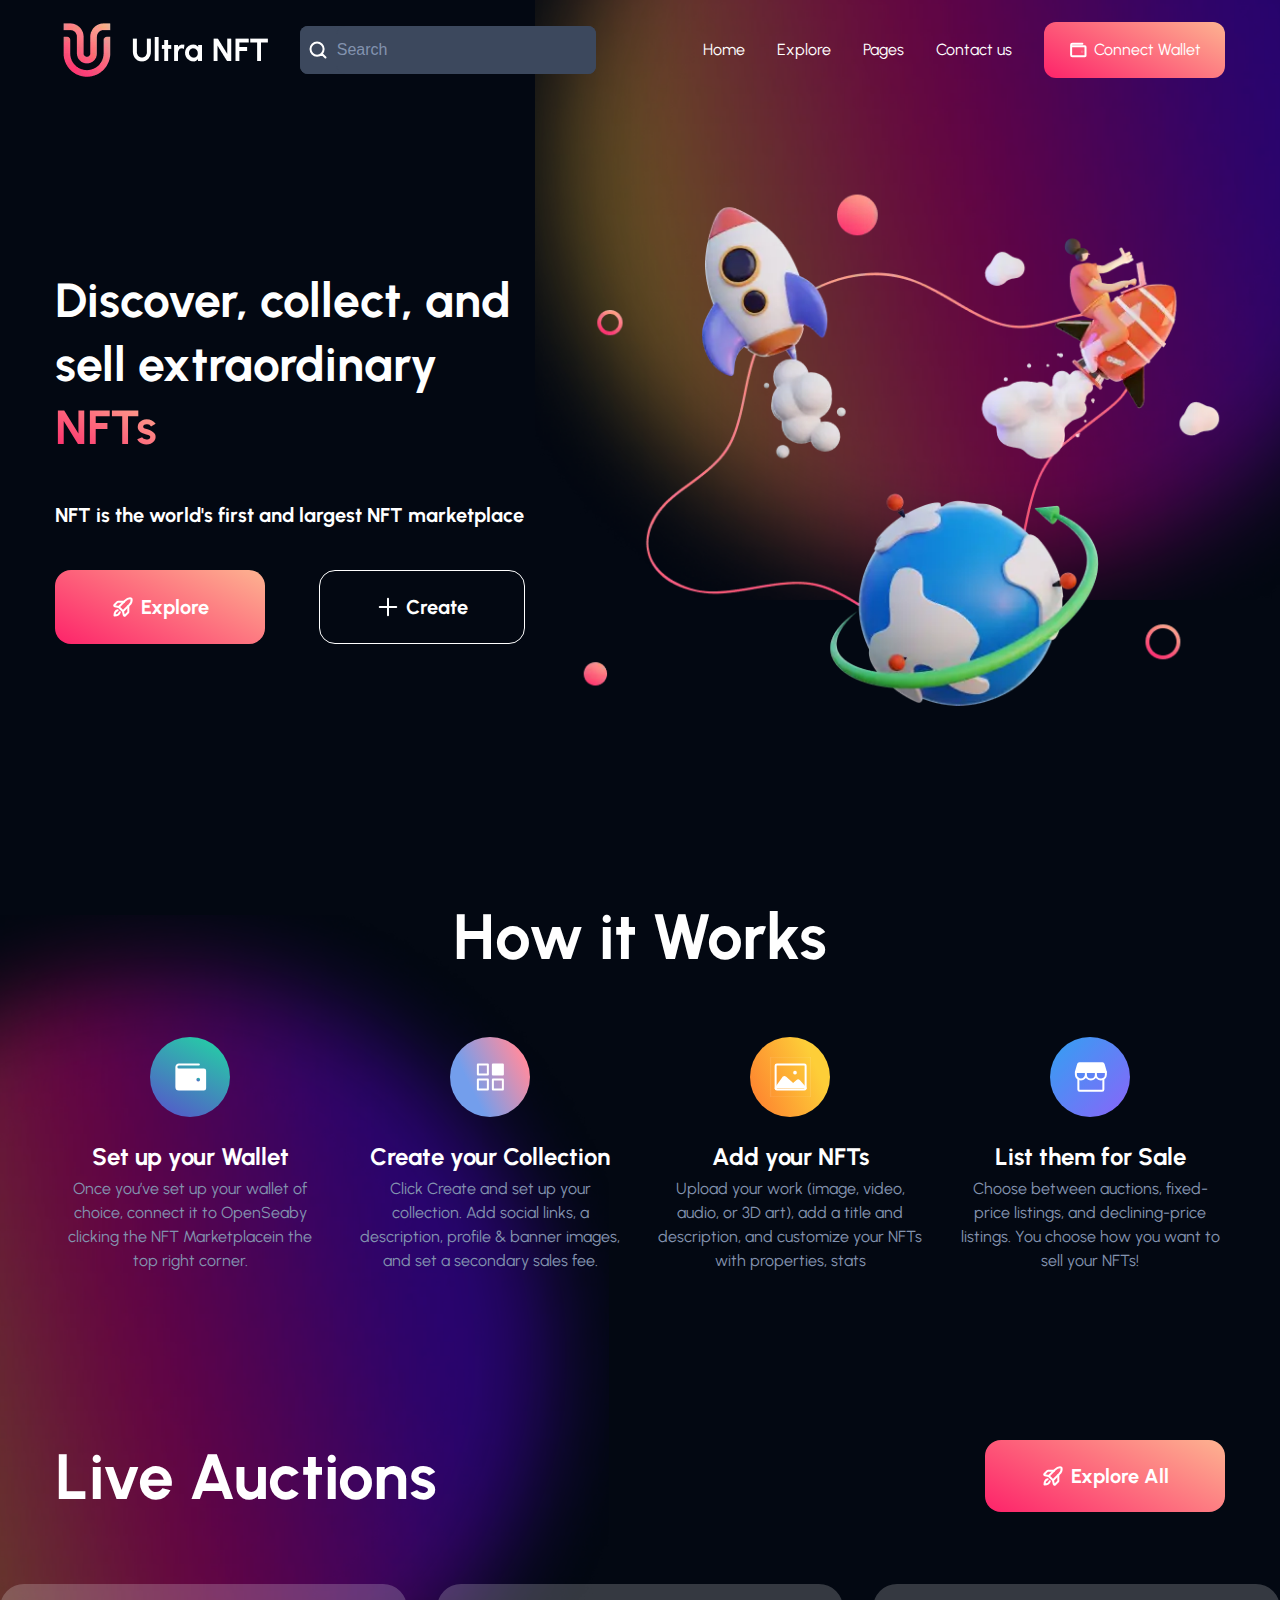
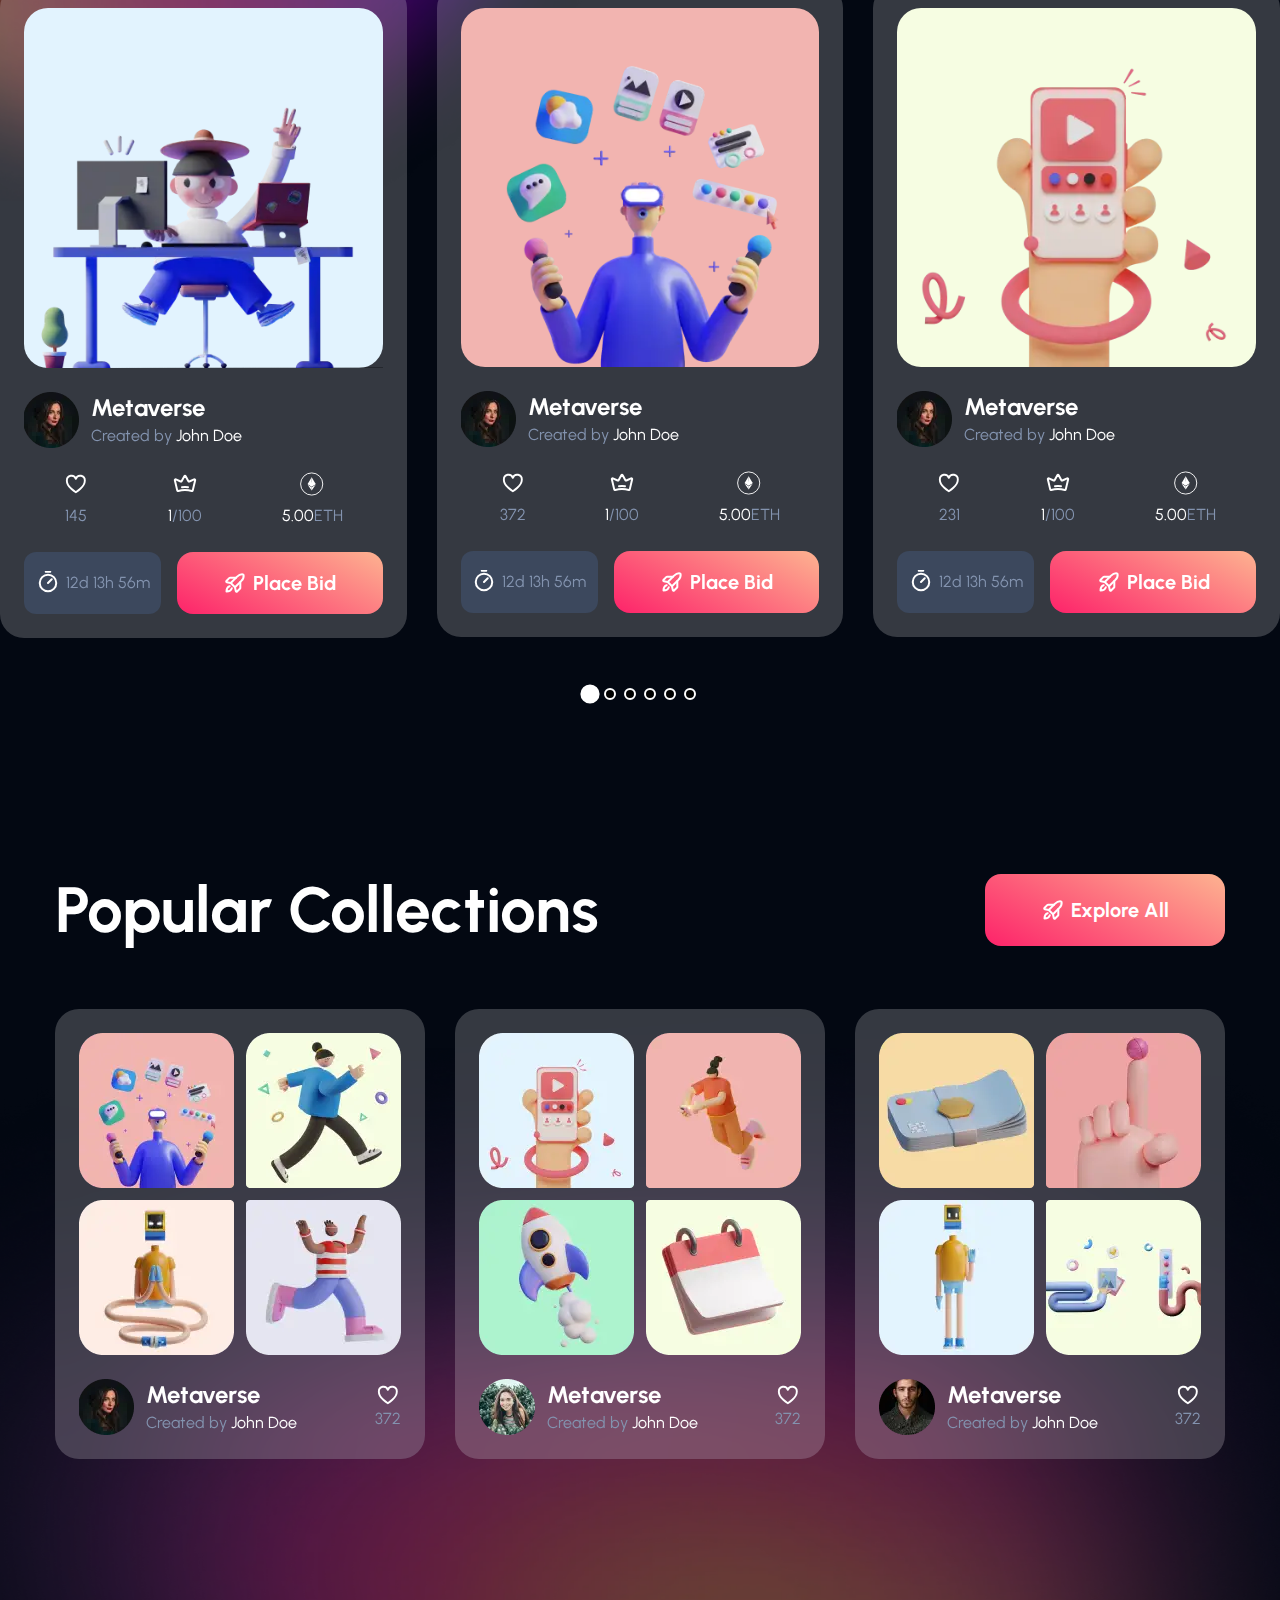
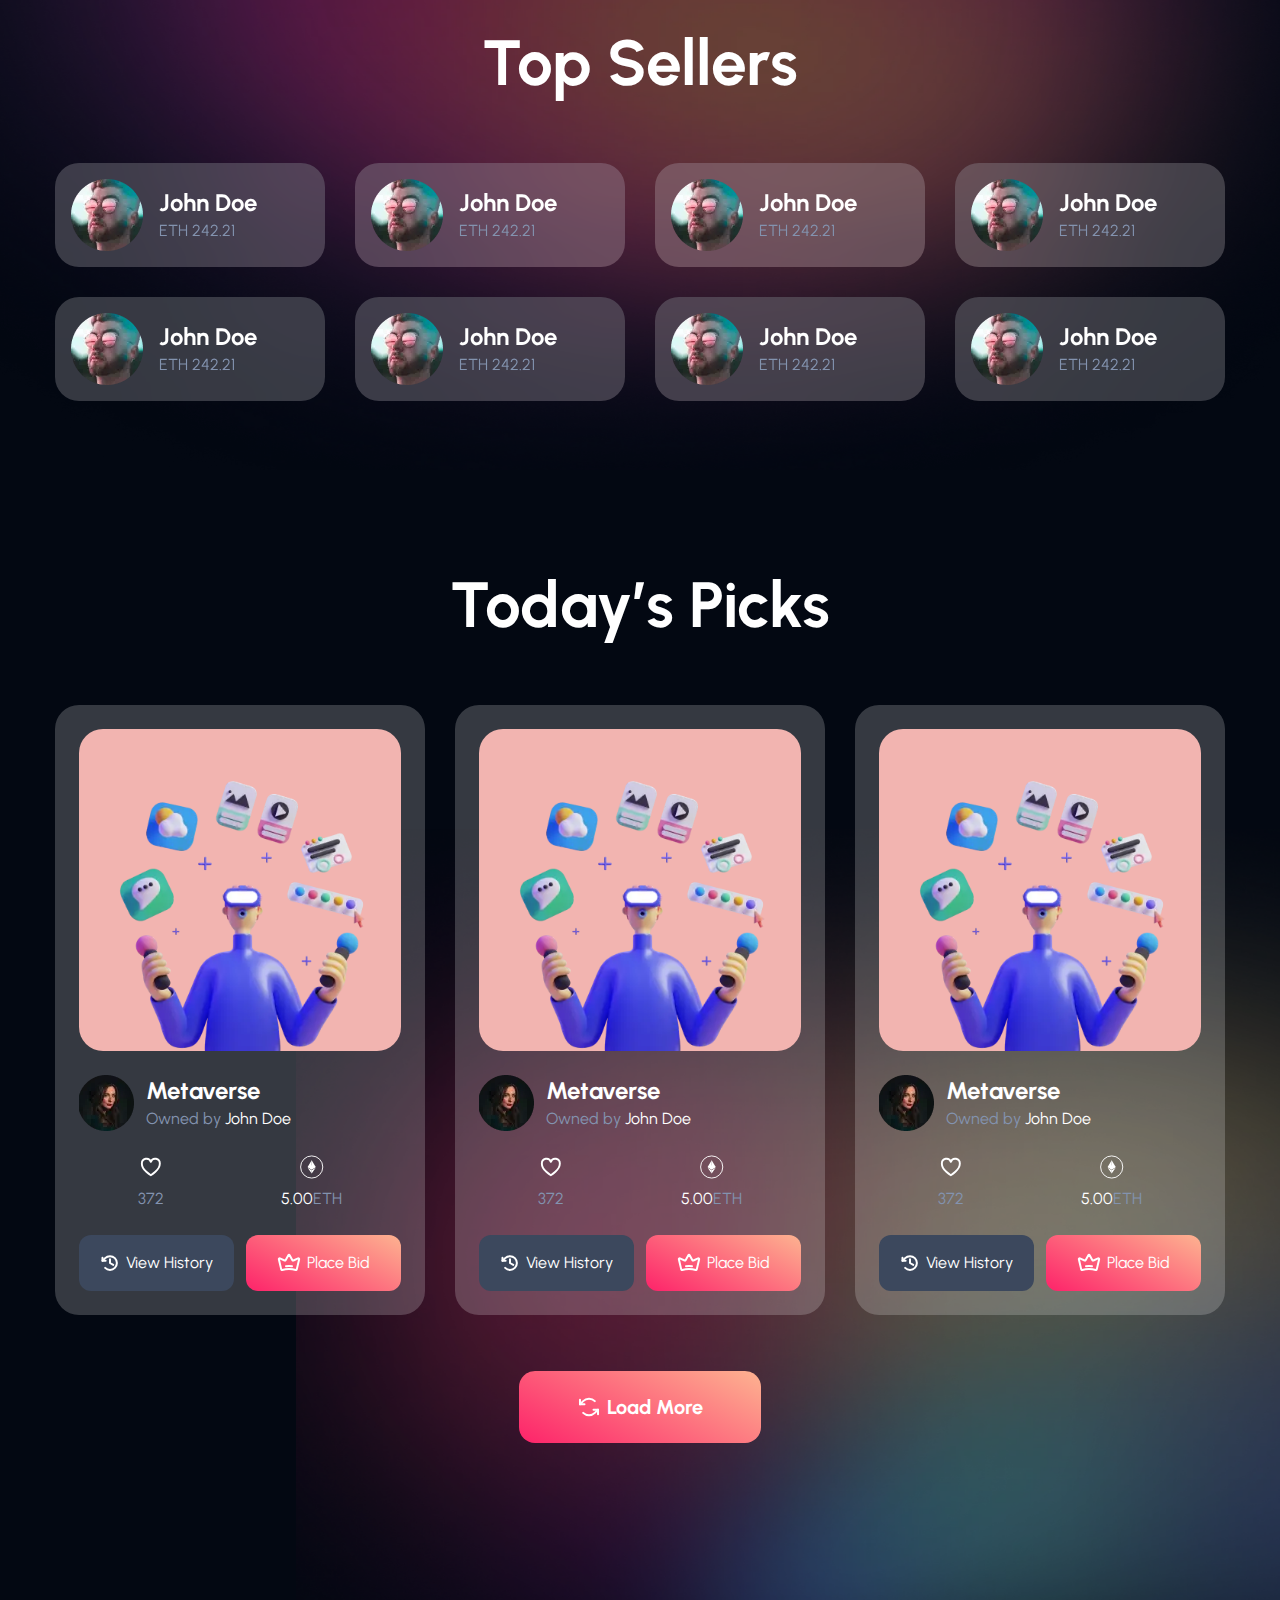
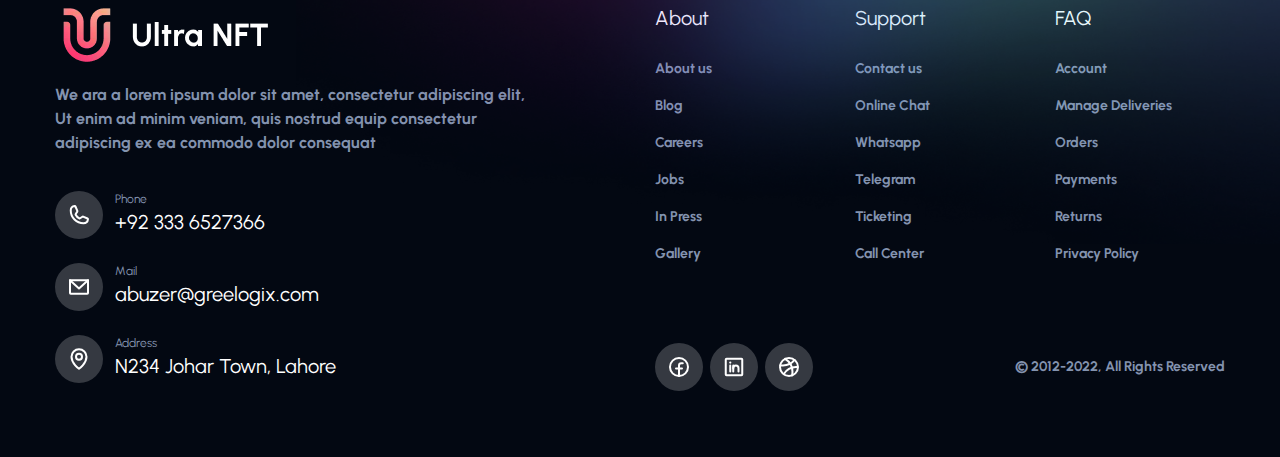
==== commit a2d0c1c9: "Add files via upload" ====
--- a/index.html
+++ b/index.html
@@ -38,15 +38,13 @@
             <div class="decor decor--last">             </div>          </div>-         <header class='header js-scroll slide-in-top'>+         <header class='header'>    <div class='container'>       <div class='header__body'>          <a href='index.html' class='header__logo'>             <picture><source srcset="img/logo.webp" type="image/webp"><img src="img/logo.png" alt=""></picture>          </a>-          <div class='header__burger'>-             <span></span>-          </div>+                    <div class='header__menu'>             <form action="#" class="header__form">                <button type="submit" class="header__form-button"><picture><source srcset="img/search.svg" type="image/webp"><img src="img/search.svg" alt=""></picture></button>@@ -69,6 +67,9 @@
                </ul>                <a href="#" class="header__button header__link text"><picture><source srcset="img/wallet.svg" type="image/webp"><img src="img/wallet.svg" alt=""></picture>Connect Wallet</a>             </div>+         </div>+         <div class='header__burger'>+            <span></span>          </div>       </div>    </div>--- a/css/style.min.css
+++ b/css/style.min.css
@@ -1 +1 @@
-.header{padding:18px 0;z-index:99}.fixed__nav{position:fixed;background:#030812;left:0;top:0;right:0;z-index:999}.header__link{font-weight:700;font-style:normal;color:#fff!important}.header__body{-webkit-transition:.4s ease 0s;-o-transition:.4s ease 0s;transition:.4s ease 0s;display:-webkit-box;display:-ms-flexbox;display:flex;-webkit-box-pack:justify;-ms-flex-pack:justify;justify-content:space-between;-webkit-box-align:center;-ms-flex-align:center;align-items:center;position:relative}.header__menu{display:-webkit-box;display:-ms-flexbox;display:flex;-webkit-box-pack:justify;-ms-flex-pack:justify;justify-content:space-between;-webkit-box-align:center;-ms-flex-align:center;align-items:center;width:100%;margin-left:30px}.header__form{display:-webkit-box;display:-ms-flexbox;display:flex;-webkit-box-pack:justify;-ms-flex-pack:justify;justify-content:space-between;-webkit-box-align:center;-ms-flex-align:center;align-items:center;width:296px;height:48px;background:#3c485d;border-radius:8px}.header__form-button{width:42px;height:99%;background:inherit;border:none;border-radius:8px;cursor:pointer}.header__form-button img{width:20px;height:20px}.header__form-input{width:100%;height:99%;background:inherit;border:none;border-radius:8px;font-weight:400;font-style:normal;color:#8393af}.header__form-input::-webkit-input-placeholder{color:#8393af}.header__form-input::-moz-placeholder{color:#8393af}.header__form-input:-ms-input-placeholder{color:#8393af}.header__form-input::-ms-input-placeholder{color:#8393af}.header__form-input::placeholder{color:#8393af}.header__container{display:-webkit-box;display:-ms-flexbox;display:flex;-webkit-box-align:center;-ms-flex-align:center;align-items:center}.header__list{display:-webkit-box;display:-ms-flexbox;display:flex;margin-right:16px}.header__list .header__link{padding:0 16px}.header__button{display:-webkit-box;display:-ms-flexbox;display:flex;padding:16px 24px;background:-o-linear-gradient(242.33deg,#fdae8f 3.43%,#fd1c68 104.7%);background:linear-gradient(207.67deg,#fdae8f 3.43%,#fd1c68 104.7%);border-radius:12px}.header__button img{width:20px;height:20px;margin-right:6px}.start{padding:80px 0 0}.start__body{display:-webkit-box;display:-ms-flexbox;display:flex;-webkit-box-pack:justify;-ms-flex-pack:justify;justify-content:space-between;-webkit-box-align:center;-ms-flex-align:center;align-items:center;gap:55px}.start__container{max-width:470px;z-index:99}.start__title{font-weight:700;font-style:normal;font-size:48px;line-height:1.33;color:#fff}.start__title span{background:-o-linear-gradient(242.33deg,#fdae8f 3.43%,#fd1c68 104.7%);background:linear-gradient(207.67deg,#fdae8f 3.43%,#fd1c68 104.7%);-webkit-background-clip:text;-webkit-text-fill-color:transparent}.start__button.button--color:hover img{-webkit-transform:translate(3px,-5px);-ms-transform:translate(3px,-5px);transform:translate(3px,-5px)}.start__text{font-weight:400;font-style:normal;margin:40px 0}.start__content{display:-webkit-box;display:-ms-flexbox;display:flex;-webkit-box-pack:justify;-ms-flex-pack:justify;justify-content:space-between}.start__button{margin:0}.start__img{width:100%}.start__img img{width:100%}.work__items{display:-webkit-box;display:-ms-flexbox;display:flex;-webkit-box-pack:center;-ms-flex-pack:center;justify-content:center;-webkit-box-align:center;-ms-flex-align:center;align-items:center;gap:30px;-ms-flex-wrap:wrap;flex-wrap:wrap;margin-top:56px}.work__item{max-width:270px;z-index:99;text-align:center}.work__item:nth-child(2) .work__item-img{background:-o-linear-gradient(26.12deg,#739eec 29.38%,#ff8c9f 86.63%);background:linear-gradient(63.88deg,#739eec 29.38%,#ff8c9f 86.63%)}.work__item:nth-child(3) .work__item-img{background:-o-linear-gradient(23.73deg,#fe6f2d -10.45%,#fdce38 76.78%);background:linear-gradient(66.27deg,#fe6f2d -10.45%,#fdce38 76.78%)}.work__item:last-child .work__item-img{background:-o-linear-gradient(316.52deg,#2ea3f2 -3.48%,#a651fb 130.9%);background:linear-gradient(133.48deg,#2ea3f2 -3.48%,#a651fb 130.9%)}.work__item-img{width:80px;height:80px;border-radius:50%;display:-webkit-box;display:-ms-flexbox;display:flex;-webkit-box-pack:center;-ms-flex-pack:center;justify-content:center;-webkit-box-align:center;-ms-flex-align:center;align-items:center;margin:0 auto 24px;background:-o-linear-gradient(242.33deg,#23d3a4 3.43%,#5b49cf 104.7%);background:linear-gradient(207.67deg,#23d3a4 3.43%,#5b49cf 104.7%)}.work__item-title{margin-bottom:4px}.work__item-text{color:#fff}.auction{height:100%}.auction__button.button--color:hover img{-webkit-transform:translate(3px,-5px);-ms-transform:translate(3px,-5px);transform:translate(3px,-5px)}.auction__container{display:-webkit-box;display:-ms-flexbox;display:flex;-webkit-box-pack:justify;-ms-flex-pack:justify;justify-content:space-between;-webkit-box-align:center;-ms-flex-align:center;align-items:center}.auction__swiper{margin-top:64px}.swiper-pagination{position:unset!important;margin-top:44px;display:-webkit-box;display:-ms-flexbox;display:flex;-webkit-box-align:center;-ms-flex-align:center;align-items:center;-webkit-box-pack:center;-ms-flex-pack:center;justify-content:center;height:24px}.swiper-pagination-bullet{width:12px!important;height:12px!important;border:2px solid #fff;opacity:1!important;-webkit-transition:-webkit-transform .4s ease 0s;transition:-webkit-transform .4s ease 0s;-o-transition:transform .4s ease 0s;transition:transform .4s ease 0s;transition:transform .4s ease 0s,-webkit-transform .4s ease 0s}.swiper-pagination-bullet-active{-webkit-transform:scale(1.6);-ms-transform:scale(1.6);transform:scale(1.6);background:#fff!important}.slide{background:rgba(255,255,255,.2);border-radius:24px;padding:24px;z-index:99}.slide:nth-child(2) .slide__img{background:#f2b4b0}.slide:nth-child(3) .slide__img{background:#f6fde2}.slide:nth-child(4) .slide__img{background:#feece5}.slide__contact{display:-webkit-box;display:-ms-flexbox;display:flex}.slide__contact-info{margin-left:12px}.slide__text span{color:#fff}.slide__img{background:#e2f3fe;border-radius:24px;margin-bottom:24px}.slide__img img{width:100%;height:100%}.slide__items{display:-webkit-box;display:-ms-flexbox;display:flex;-ms-flex-pack:distribute;justify-content:space-around;-webkit-box-align:center;-ms-flex-align:center;align-items:center;-ms-flex-wrap:wrap;flex-wrap:wrap;width:100%;margin:24px 0}.slide__item{text-align:center}.slide__item img{width:24px;height:24px;margin-bottom:8px}.slide__content{display:-webkit-box;display:-ms-flexbox;display:flex;gap:16px}.slide__content .auction__button{width:100%;padding:16px 0;display:-webkit-box;display:-ms-flexbox;display:flex;-webkit-box-pack:center;-ms-flex-pack:center;justify-content:center;-webkit-box-flex:0;-ms-flex:0 1 60%;flex:0 1 60%}.slide__time{padding:16px 0;width:100%;-webkit-box-flex:0;-ms-flex:0 1 40%;flex:0 1 40%;display:-webkit-box;display:-ms-flexbox;display:flex;-webkit-box-align:center;-ms-flex-align:center;align-items:center;-webkit-box-pack:center;-ms-flex-pack:center;justify-content:center;background:#3c485d;border-radius:12px;gap:6px}.collection__container{display:-webkit-box;display:-ms-flexbox;display:flex;-webkit-box-pack:justify;-ms-flex-pack:justify;justify-content:space-between;-webkit-box-align:center;-ms-flex-align:center;align-items:center}.collection__button.button--color:hover img{-webkit-transform:translate(3px,-5px);-ms-transform:translate(3px,-5px);transform:translate(3px,-5px)}.collection__items{display:-webkit-box;display:-ms-flexbox;display:flex;-webkit-box-pack:center;-ms-flex-pack:center;justify-content:center;gap:30px;margin-top:56px}.collection__item{background:rgba(255,255,255,.2);-webkit-backdrop-filter:blur(40px);backdrop-filter:blur(40px);border-radius:24px;padding:24px;z-index:99}.collection__item-img{display:grid;grid-template-columns:repeat(2,1fr);grid-template-rows:repeat(2,1fr);grid-column-gap:12px;grid-row-gap:12px}.collection__item-img img{width:100%;height:100%}.collection__item-body{display:-webkit-box;display:-ms-flexbox;display:flex;-webkit-box-pack:justify;-ms-flex-pack:justify;justify-content:space-between;-webkit-box-align:center;-ms-flex-align:center;align-items:center;margin-top:24px}.collection__item-contact{display:-webkit-box;display:-ms-flexbox;display:flex}.collection__item-content{margin-left:12px}.collection__item-text span{color:#fff}.collection__rate img{max-width:24px;width:24px;height:24px}.sellers__items{display:-webkit-box;display:-ms-flexbox;display:flex;-webkit-box-pack:center;-ms-flex-pack:center;justify-content:center;-webkit-box-align:center;-ms-flex-align:center;align-items:center;-ms-flex-wrap:wrap;flex-wrap:wrap;gap:30px;margin-top:56px}.sellers__item{background:rgba(255,255,255,.2);-webkit-backdrop-filter:blur(40px);backdrop-filter:blur(40px);border-radius:24px;padding:16px;display:-webkit-box;display:-ms-flexbox;display:flex;-webkit-box-align:center;-ms-flex-align:center;align-items:center;z-index:99;max-width:270px}.sellers__item-content{margin-left:16px}.picks__items{display:grid;grid-template-columns:repeat(auto-fill,minmax(300px,1fr));grid-column-gap:30px;grid-row-gap:30px;margin:56px 0}.picks__item{background:rgba(255,255,255,.2);border-radius:24px;padding:24px;z-index:99;display:none}.picks__item:first-child,.picks__item:nth-child(2),.picks__item:nth-child(3){display:block}.picks__item-img{background:#f2b4b0;border-radius:24px}.picks__item-img img{width:100%;height:100%}.picks__item-contact{display:-webkit-box;display:-ms-flexbox;display:flex;margin-top:24px}.picks__item-content{margin-left:12px}.picks__item-text span{color:#fff!important}.picks__item-container{display:-webkit-box;display:-ms-flexbox;display:flex;-webkit-box-align:center;-ms-flex-align:center;align-items:center;-ms-flex-pack:distribute;justify-content:space-around;margin:24px 0}.picks__item-block{text-align:center}.picks__item-block img{width:24px;height:24px;margin-bottom:8px}.picks__item-elements{display:-webkit-box;display:-ms-flexbox;display:flex;-webkit-box-pack:center;-ms-flex-pack:center;justify-content:center;gap:16px}.picks__item-button{width:100%;display:-webkit-box;display:-ms-flexbox;display:flex;-webkit-box-align:center;-ms-flex-align:center;align-items:center;-webkit-box-pack:center;-ms-flex-pack:center;justify-content:center;gap:6px;border-radius:12px;height:56px;color:#fff!important}.picks__item-button--black{background:#3c485d}.picks__item-button--color{background:-o-linear-gradient(242.33deg,#fdae8f 3.43%,#fd1c68 104.7%);background:linear-gradient(207.67deg,#fdae8f 3.43%,#fd1c68 104.7%)}.picks__button{width:242px;height:72px;-webkit-box-pack:center;-ms-flex-pack:center;justify-content:center;margin:0 auto;padding:0;cursor:pointer}.picks__button:hover img{-webkit-transform:rotate(180deg);-ms-transform:rotate(180deg);transform:rotate(180deg)}.breadcrumps{margin:50px 0 50px}.breadcrumps__title{font-weight:700;font-style:normal;font-size:48px;line-height:1.33;text-align:center;color:#fff}.breadcrumps__items{margin-top:16px;display:-webkit-box;display:-ms-flexbox;display:flex;-webkit-box-align:center;-ms-flex-align:center;align-items:center;-webkit-box-pack:center;-ms-flex-pack:center;justify-content:center}.breadcrumps__item{padding:0 5px}.breadcrumps__text--active{color:#fff}.filter{height:56px;margin:0 0 50px}.filter__items{display:-webkit-box;display:-ms-flexbox;display:flex;-webkit-box-pack:justify;-ms-flex-pack:justify;justify-content:space-between;-webkit-box-align:center;-ms-flex-align:center;align-items:center}.filter__container{display:-webkit-box;display:-ms-flexbox;display:flex}.filter__item{margin:0 8px}.dropdown{position:relative;display:inline-block}.dropdown__button{display:-webkit-box;display:-ms-flexbox;display:flex;-webkit-box-align:center;-ms-flex-align:center;align-items:center;background:#3c485d;border-radius:12px;padding:16px 24px;border:none;color:#fff!important;-webkit-transition:all .4s ease 0s;-o-transition:all .4s ease 0s;transition:all .4s ease 0s;font-weight:700;font-style:normal;z-index:99}.dropdown__button.active{border-radius:12px 12px 0 0}.dropdown__button img{width:20px;height:20px;margin-left:6px}.dropdown__items{display:none;-webkit-box-orient:vertical;-webkit-box-direction:normal;-ms-flex-direction:column;flex-direction:column;overflow:auto;position:absolute;z-index:98;min-width:100%;background:#3c485d;border-radius:0 0 12px 12px;gap:5px;padding:0 24px 16px;-webkit-transform:translate(0,-10px);-ms-transform:translate(0,-10px);transform:translate(0,-10px);-webkit-transition:all .4s ease 0s;-o-transition:all .4s ease 0s;transition:all .4s ease 0s}.dropdown__items .text{color:#fff}.dropdown__items.active{-webkit-transform:translate(0,-1px);-ms-transform:translate(0,-1px);transform:translate(0,-1px);z-index:99}.section__decor{position:relative;width:100%;height:auto;z-index:0}.section__decor .decor{position:absolute;background-size:120% 120%!important;width:886px;height:886px;-webkit-animation:rotate1 15s 0s linear infinite;animation:rotate1 15s 0s linear infinite}@-webkit-keyframes rotate1{0%{-webkit-transform:rotate(0);transform:rotate(0)}100%{-webkit-transform:rotate(360deg);transform:rotate(360deg)}}@keyframes rotate1{0%{-webkit-transform:rotate(0);transform:rotate(0)}100%{-webkit-transform:rotate(360deg);transform:rotate(360deg)}}.section__decor .decor--first{right:-141px;top:-286px;background:url(../img/pseudo1.png) center no-repeat}.section__decor .decor--second{left:-277px;top:915px;background:url(../img/pseudo2.png) center no-repeat;background-size:110% 110%!important}.section__decor .decor--third{width:1288.21px;height:1022px;top:2648px;left:calc(50% - 644.105px);background:url(../img/pseudo3.png) center no-repeat}.section__decor .decor--last{width:1391.82px;height:1015px;right:-408px;top:4029px;background:url(../img/pseudo4.png) center no-repeat}.footer__body{display:-webkit-box;display:-ms-flexbox;display:flex;-webkit-box-pack:justify;-ms-flex-pack:justify;justify-content:space-between;padding-bottom:50px}.footer__body picture{-webkit-box-pack:start;-ms-flex-pack:start;justify-content:flex-start}.footer__container{z-index:99}li:hover a.footer__text{border-bottom:1px solid #8393af}.footer__text{font-weight:700;font-style:normal;font-size:14px;line-height:18px;color:#8393af}.footer__text--big{font-size:16px;line-height:24px;margin:16px 0 36px;max-width:470px}.footer__text--small{font-weight:400;font-style:normal;font-size:12px;line-height:16px}.footer__item{display:-webkit-box;display:-ms-flexbox;display:flex;margin-bottom:24px}.footer__item-img{margin-right:12px}.footer__img{background:rgba(255,255,255,.2);width:48px;height:48px;border-radius:50%;display:-webkit-box;display:-ms-flexbox;display:flex;-webkit-box-pack:center;-ms-flex-pack:center;justify-content:center;-webkit-box-align:center;-ms-flex-align:center;align-items:center}.footer__title{font-weight:400;font-style:normal;font-size:20px;line-height:30px;color:#fff}.footer__menu{display:-webkit-box;display:-ms-flexbox;display:flex;-webkit-box-pack:justify;-ms-flex-pack:justify;justify-content:space-between;gap:30px}.footer__list{display:-webkit-box;display:-ms-flexbox;display:flex;-webkit-box-orient:vertical;-webkit-box-direction:normal;-ms-flex-direction:column;flex-direction:column;gap:17px;margin-bottom:80px;min-width:170px;width:100%}.footer__list .footer__title{margin-bottom:8px}.footer__items{display:-webkit-box;display:-ms-flexbox;display:flex;-webkit-box-pack:justify;-ms-flex-pack:justify;justify-content:space-between;-webkit-box-align:center;-ms-flex-align:center;align-items:center;gap:30px}.footer__icons{display:-webkit-box;display:-ms-flexbox;display:flex;-webkit-box-pack:center;-ms-flex-pack:center;justify-content:center;gap:7px}*{margin:0;padding:0;-webkit-box-sizing:border-box;box-sizing:border-box}:focus-visible{outline:0}body{overflow-x:hidden;background:#030812;font-family:Urbanist,sans-serif}body .overlay{width:100%;display:-webkit-box;display:-ms-flexbox;display:flex;-webkit-box-orient:vertical;-webkit-box-direction:normal;-ms-flex-direction:column;flex-direction:column;min-height:100vh;height:100%;overflow:hidden}.main{-webkit-box-flex:1;-ms-flex:1 1 auto;flex:1 1 auto}.container{max-width:1170px;margin:0 auto;width:100%;z-index:2}a{text-decoration:none}h1,h2,h3,h4,p,span{margin:0;padding:0}li,ul{list-style:none;padding:0;margin:0}section{position:relative;width:100%;height:auto;margin-bottom:160px;background-position:center;background-repeat:no-repeat;background-size:cover}div{background-position:center;background-repeat:no-repeat;background-size:cover}picture{display:-webkit-box;display:-ms-flexbox;display:flex;-webkit-box-pack:center;-ms-flex-pack:center;justify-content:center;-webkit-box-align:center;-ms-flex-align:center;align-items:center}.title{font-weight:700;font-style:normal;font-size:64px;line-height:1.37;color:#fff;text-align:center}.subtitle{font-weight:700;font-style:normal;font-size:20px;line-height:30px;color:#fff}.text{font-weight:400;font-style:normal;font-size:16px;line-height:1.5;color:#8393af}.subtext{font-weight:700;font-style:normal;font-size:24px;line-height:1.33;color:#fff}.button{display:-webkit-box;display:-ms-flexbox;display:flex;-webkit-box-align:center;-ms-flex-align:center;align-items:center;padding:21px 56px;border-radius:16px}.button img{width:24px;height:24px;margin-right:6px;-webkit-transition:all .4s ease 0s;-o-transition:all .4s ease 0s;transition:all .4s ease 0s}.button--color{background:-o-linear-gradient(242.33deg,#fdae8f 3.43%,#fd1c68 104.7%);background:linear-gradient(207.67deg,#fdae8f 3.43%,#fd1c68 104.7%)}.button--black{border:1px solid #fff}.main{-webkit-box-flex:1;-ms-flex:1 1 auto;flex:1 1 auto}.js-scroll{opacity:0;-webkit-transition:opacity 0s;-o-transition:opacity 0s;transition:opacity 0s}.js-scroll.scrolled{opacity:1}.js-scroll.scrolled.fade-in{-webkit-animation:fade-in 1s ease-in-out 0s;animation:fade-in 1s ease-in-out 0s}.js-scroll.scrolled.slide-in-left{-webkit-animation:slide-in-left 1s ease-in-out 0s;animation:slide-in-left 1s ease-in-out 0s}.js-scroll.scrolled.slide-in-top{-webkit-animation:slide-in-top 1s ease-in-out 0s;animation:slide-in-top 1s ease-in-out 0s}.js-scroll.scrolled.slide-in-bottom{-webkit-animation:slide-in-bottom 1s ease-in-out 0s;animation:slide-in-bottom 1s ease-in-out 0s}.js-scroll.scrolled.slide-in-right{-webkit-animation:slide-in-right 1s ease-in-out 0s;animation:slide-in-right 1s ease-in-out 0s}@-webkit-keyframes slide-in-left{0%{-webkit-transform:translateX(-100px);transform:translateX(-100px);opacity:0}100%{-webkit-transform:translateX(0);transform:translateX(0);opacity:1}}@keyframes slide-in-left{0%{-webkit-transform:translateX(-100px);transform:translateX(-100px);opacity:0}100%{-webkit-transform:translateX(0);transform:translateX(0);opacity:1}}@-webkit-keyframes slide-in-top{0%{-webkit-transform:translateY(-100px);transform:translateY(-100px);opacity:0}100%{-webkit-transform:translateY(0);transform:translateY(0);opacity:1}}@keyframes slide-in-top{0%{-webkit-transform:translateY(-100px);transform:translateY(-100px);opacity:0}100%{-webkit-transform:translateY(0);transform:translateY(0);opacity:1}}@-webkit-keyframes slide-in-bottom{0%{-webkit-transform:translateY(100px);transform:translateY(100px);opacity:0}100%{-webkit-transform:translateY(0);transform:translateY(0);opacity:1}}@keyframes slide-in-bottom{0%{-webkit-transform:translateY(100px);transform:translateY(100px);opacity:0}100%{-webkit-transform:translateY(0);transform:translateY(0);opacity:1}}@-webkit-keyframes slide-in-right{0%{-webkit-transform:translateX(100px);transform:translateX(100px);opacity:0}100%{-webkit-transform:translateX(0);transform:translateX(0);opacity:1}}@keyframes slide-in-right{0%{-webkit-transform:translateX(100px);transform:translateX(100px);opacity:0}100%{-webkit-transform:translateX(0);transform:translateX(0);opacity:1}}@-webkit-keyframes fade-in{0%{opacity:0}100%{opacity:1}}@keyframes fade-in{0%{opacity:0}100%{opacity:1}}@media (min-width:1920px){.auction__swiper{max-width:1920px;width:100%}}@media (max-width:1182px){.header{-webkit-transition:.4s ease 0s;-o-transition:.4s ease 0s;transition:.4s ease 0s}.header.active{position:fixed;left:0;top:0;width:100%;height:100vh;z-index:9999;background:#030812;overflow-y:auto;overflow-x:hidden!important}.header.active::-webkit-scrollbar{display:none}.header.active .header__body{height:100vh}.header__logo{position:absolute;left:0;top:0}.header__burger{position:absolute;top:23px;right:0;width:30px;height:20px;z-index:3}.header__burger::after,.header__burger::before{content:"";position:absolute;width:100%;height:2px;left:0;background-color:#fff;-webkit-transition:.4s ease 0s;-o-transition:.4s ease 0s;transition:.4s ease 0s}.header__burger.active::before{-webkit-transform:rotate(45deg);-ms-transform:rotate(45deg);transform:rotate(45deg);top:9px}.header__burger.active::after{-webkit-transform:rotate(-45deg);-ms-transform:rotate(-45deg);transform:rotate(-45deg);bottom:9px}.header__burger::before{top:0}.header__burger::after{bottom:0}.header__burger span{position:absolute;background-color:#fff;left:0;width:100%;height:2px;top:8px;-webkit-transition:.4s ease 0s;-o-transition:.4s ease 0s;transition:.4s ease 0s}.header__burger.active span{-webkit-transform:scale(0);-ms-transform:scale(0);transform:scale(0)}.header__menu{-webkit-box-pack:center;-ms-flex-pack:center;justify-content:center;-webkit-box-orient:vertical;-webkit-box-direction:normal;-ms-flex-direction:column;flex-direction:column;width:100%;margin-left:0}.header__form{-webkit-transition:.4s ease 0s;-o-transition:.4s ease 0s;transition:.4s ease 0s;opacity:0;visibility:hidden;width:100%;left:0;position:absolute;top:100px}.header__form.active{opacity:1;visibility:visible}.header__list{-webkit-transition:all .4s ease 0s!important;-o-transition:all .4s ease 0s!important;transition:all .4s ease 0s!important;opacity:0;visibility:hidden;-webkit-box-orient:vertical;-webkit-box-direction:normal;-ms-flex-direction:column;flex-direction:column;text-align:center;-webkit-transform:translateY(-100%);-ms-transform:translateY(-100%);transform:translateY(-100%)}.header__list li{margin-bottom:10px}.header__list.active{opacity:1;visibility:visible;-webkit-transform:translateY(0);-ms-transform:translateY(0);transform:translateY(0)}.header__button{position:absolute;right:50px;top:5px}.footer__list{max-width:170px;min-width:-webkit-fit-content;min-width:-moz-fit-content;min-width:fit-content}.container{max-width:970px}}@media (max-width:1182px) and (min-height:460px),(max-width:768px) and (min-height:500px){.header{overflow:hidden;height:96px}}@media (max-width:1182px) and (max-height:460px),(max-width:768px) and (max-height:500px){.header__list{position:absolute;top:0;margin-left:-50px!important}.header__list.active{top:170px}}@media (max-width:1170px){.section__decor .decor{width:calc(200px + 686 * (100vw - 300px)/ 870);height:calc(200px + 686 * (100vw - 300px)/ 870)}.section__decor .decor--third{width:90%;left:5%}.section__decor .decor--last{width:calc(400px + 991.82 * (100vw - 300px)/ 870);height:calc(300px + 715 * (100vw - 300px)/ 870)}}@media (max-width:1024px){.start__body{-webkit-box-orient:vertical;-webkit-box-direction:normal;-ms-flex-direction:column;flex-direction:column}.start__container{text-align:center;-webkit-box-pack:center;-ms-flex-pack:center;justify-content:center}}@media (max-width:992px){.collection__container{-webkit-box-orient:vertical;-webkit-box-direction:normal;-ms-flex-direction:column;flex-direction:column;text-align:center}.collection__container .collection__title{margin-bottom:20px}.collection__items{-ms-flex-wrap:wrap;flex-wrap:wrap}.collection__item{max-width:500px;width:100%}.filter__items{-webkit-box-orient:vertical;-webkit-box-direction:normal;-ms-flex-direction:column;flex-direction:column;-webkit-box-align:start;-ms-flex-align:start;align-items:flex-start;-webkit-box-pack:start;-ms-flex-pack:start;justify-content:flex-start;background-color:#030812;width:300px;min-height:100vh;-webkit-transform:translate(-100%,0);-ms-transform:translate(-100%,0);transform:translate(-100%,0);-webkit-transition:-webkit-transform .4s ease 0s;transition:-webkit-transform .4s ease 0s;-o-transition:transform .4s ease 0s;transition:transform .4s ease 0s;transition:transform .4s ease 0s,-webkit-transform .4s ease 0s;z-index:999;position:fixed;left:0;top:0;padding:50px 20px 0}.filter__items.active{-webkit-transform:translate(0,0);-ms-transform:translate(0,0);transform:translate(0,0)}.filter__container{-webkit-box-orient:vertical;-webkit-box-direction:normal;-ms-flex-direction:column;flex-direction:column}.filter__container .filter__item{margin:8px 0}.filter__burger{position:absolute;top:calc(50% - 10px);left:20px;width:30px;height:20px;z-index:1000;-webkit-transition:.4s ease 0s;-o-transition:.4s ease 0s;transition:.4s ease 0s}.filter__burger.active{position:fixed;top:20px}.filter__burger::after,.filter__burger::before{content:"";position:absolute;width:100%;height:2px;left:0;background-color:#fff;-webkit-transition:.4s ease 0s;-o-transition:.4s ease 0s;transition:.4s ease 0s}.filter__burger.active::before{-webkit-transform:rotate(45deg);-ms-transform:rotate(45deg);transform:rotate(45deg);top:9px}.filter__burger.active::after{-webkit-transform:rotate(-45deg);-ms-transform:rotate(-45deg);transform:rotate(-45deg);bottom:9px}.filter__burger::before{top:0}.filter__burger::after{bottom:0}.filter__burger span{position:absolute;background-color:#fff;left:0;width:100%;height:2px;top:8px;-webkit-transition:.4s ease 0s;-o-transition:.4s ease 0s;transition:.4s ease 0s}.filter__burger.active span{-webkit-transform:scale(0);-ms-transform:scale(0);transform:scale(0)}.dropdown__button{min-width:260px;-webkit-box-pack:center;-ms-flex-pack:center;justify-content:center;height:56px;padding:0}.dropdown__items{z-index:0;position:relative}.footer__text--big{max-width:360px}.footer__items{-webkit-box-orient:vertical;-webkit-box-direction:normal;-ms-flex-direction:column;flex-direction:column;gap:10px}}@media (max-width:991.98px){.container{max-width:750px}}@media (max-width:768px){.header__container{-webkit-box-orient:vertical;-webkit-box-direction:normal;-ms-flex-direction:column;flex-direction:column}.header__button{-webkit-transition:.4s ease 0s;-o-transition:.4s ease 0s;transition:.4s ease 0s;opacity:0;visibility:hidden;position:relative;right:0;top:0}.header__button.active{opacity:1;visibility:visible;top:10px}.start__title{font-size:calc(36px + 12 * (100vw - 300px)/ 468)}.auction__container{-webkit-box-orient:vertical;-webkit-box-direction:normal;-ms-flex-direction:column;flex-direction:column;text-align:center;gap:20px}.section__decor .decor{display:none}.footer__body{-webkit-box-orient:vertical;-webkit-box-direction:normal;-ms-flex-direction:column;flex-direction:column}.footer__body picture{-webkit-box-pack:center;-ms-flex-pack:center;justify-content:center}.footer__body .footer__container{margin:0 auto;text-align:center}.footer__body .footer__container .footer__item{text-align:left;-webkit-box-pack:center;-ms-flex-pack:center;justify-content:center}.footer__body .footer__info{text-align:center}.footer__text--big{max-width:460px}.footer__menu{max-width:450px;margin:0 auto;-webkit-box-pack:justify;-ms-flex-pack:justify;justify-content:space-between}.footer__list{margin-bottom:40px}section{margin-bottom:100px}.title{font-size:calc(48px + 16 * (100vw - 300px)/ 468)}}@media (max-width:768px) and (max-height:500px){.header__list{margin-left:0!important}.header__button{position:absolute;right:calc(50% - 100px)}.header__button.active{top:330px}}@media (max-width:767.98px){.container{max-width:none;padding:0 10px}}@media (max-width:520px){.sellers__items{margin:56px auto 0}}@media (max-width:480px){.start__content{-webkit-box-orient:vertical;-webkit-box-direction:normal;-ms-flex-direction:column;flex-direction:column;gap:20px}.start__button{display:-webkit-box;display:-ms-flexbox;display:flex;-webkit-box-pack:center;-ms-flex-pack:center;justify-content:center;-webkit-box-align:center;-ms-flex-align:center;align-items:center}.js-scroll.scrolled.slide-in-left{-webkit-animation:slide-in-top .6s ease-in-out 0s;animation:slide-in-top .6s ease-in-out 0s}.js-scroll.scrolled.slide-in-right{-webkit-animation:fade-in-top .6s ease-in-out 0s;animation:fade-in-top .6s ease-in-out 0s}}@media (max-width:450px){.header__logo img{width:180px}.header__burger{top:17px}.auction{height:auto}.footer__item{-webkit-box-orient:vertical;-webkit-box-direction:normal;-ms-flex-direction:column;flex-direction:column;-webkit-box-pack:center;-ms-flex-pack:center;justify-content:center;-webkit-box-align:center;-ms-flex-align:center;align-items:center;text-align:center!important}.footer__item .footer__item-img{margin:0 0 10px 0}.footer__menu{-webkit-box-orient:vertical;-webkit-box-direction:normal;-ms-flex-direction:column;flex-direction:column;-webkit-box-align:center;-ms-flex-align:center;align-items:center}}@media (max-width:400px){.slide__content{-ms-flex-wrap:wrap;flex-wrap:wrap}.slide__content .auction__button{-webkit-box-flex:0;-ms-flex:0 1 100%;flex:0 1 100%}.slide__time{-webkit-box-flex:0;-ms-flex:0 1 100%;flex:0 1 100%}}@media (max-width:350px){.collection__item{padding:12px}.picks__item-elements{-ms-flex-wrap:wrap;flex-wrap:wrap}}@media (max-width:320px){.picks__items{grid-template-columns:repeat(auto-fill,minmax(100%,1fr))}}.webp .section__decor .decor--first{background:url(../img/pseudo1.webp) center no-repeat}.webp .section__decor .decor--second{background:url(../img/pseudo2.webp) center no-repeat}.webp .section__decor .decor--third{background:url(../img/pseudo3.webp) center no-repeat}.webp .section__decor .decor--last{background:url(../img/pseudo4.webp) center no-repeat}+.header{padding:18px 0;z-index:99}.header.fixed__nav{position:fixed;background:#030812;left:0;top:0;right:0;z-index:999;padding:10px 0}.header__link{font-weight:700;font-style:normal;color:#fff!important}.header__body{display:-webkit-box;display:-ms-flexbox;display:flex;-webkit-box-pack:justify;-ms-flex-pack:justify;justify-content:space-between;-webkit-box-align:center;-ms-flex-align:center;align-items:center}.header__menu{display:-webkit-box;display:-ms-flexbox;display:flex;-webkit-box-pack:justify;-ms-flex-pack:justify;justify-content:space-between;-webkit-box-align:center;-ms-flex-align:center;align-items:center;width:100%;margin-left:30px}.header__form{display:-webkit-box;display:-ms-flexbox;display:flex;-webkit-box-pack:justify;-ms-flex-pack:justify;justify-content:space-between;-webkit-box-align:center;-ms-flex-align:center;align-items:center;width:296px;height:48px;background:#3c485d;border-radius:8px}.header__form-button{width:42px;height:100%;background:inherit;border:none;border-radius:8px;cursor:pointer}.header__form-button img{width:20px;height:20px}.header__form-input{width:100%;height:100%;background:inherit;border:none;border-radius:8px;font-weight:400;font-style:normal;color:#8393af}.header__form-input::-webkit-input-placeholder{color:#8393af}.header__form-input::-moz-placeholder{color:#8393af}.header__form-input:-ms-input-placeholder{color:#8393af}.header__form-input::-ms-input-placeholder{color:#8393af}.header__form-input::placeholder{color:#8393af}.header__container{display:-webkit-box;display:-ms-flexbox;display:flex;-webkit-box-align:center;-ms-flex-align:center;align-items:center}.header__list{display:-webkit-box;display:-ms-flexbox;display:flex;margin-right:16px}.header__list .header__link{padding:0 16px}.header__button{display:-webkit-box;display:-ms-flexbox;display:flex;padding:16px 24px;background:-o-linear-gradient(242.33deg,#fdae8f 3.43%,#fd1c68 104.7%);background:linear-gradient(207.67deg,#fdae8f 3.43%,#fd1c68 104.7%);border-radius:12px}.header__button img{width:20px;height:20px;margin-right:6px}.start{padding:80px 0 0}.start__body{display:-webkit-box;display:-ms-flexbox;display:flex;-webkit-box-pack:justify;-ms-flex-pack:justify;justify-content:space-between;-webkit-box-align:center;-ms-flex-align:center;align-items:center}.start__container{max-width:470px;margin-right:50px}.start__title{font-weight:700;font-style:normal;font-size:48px;line-height:1.33;color:#fff}.start__title span{background:-o-linear-gradient(242.33deg,#fdae8f 3.43%,#fd1c68 104.7%);background:linear-gradient(207.67deg,#fdae8f 3.43%,#fd1c68 104.7%);-webkit-background-clip:text;-webkit-text-fill-color:transparent}.start__button.button--color:hover img{-webkit-transform:translate(3px,-5px);-ms-transform:translate(3px,-5px);transform:translate(3px,-5px)}.start__text{font-weight:400;font-style:normal;margin:40px 0}.start__content{display:-webkit-box;display:-ms-flexbox;display:flex;-webkit-box-pack:justify;-ms-flex-pack:justify;justify-content:space-between}.start__button{margin:0}.start__img{width:100%}.start__img img{width:100%}.work__items{display:-webkit-box;display:-ms-flexbox;display:flex;-webkit-box-pack:center;-ms-flex-pack:center;justify-content:center;-webkit-box-align:center;-ms-flex-align:center;align-items:center;-ms-flex-wrap:wrap;flex-wrap:wrap;margin-top:56px}.work__item{max-width:270px;text-align:center;margin-right:30px}.work__item:nth-child(2) .work__item-img{background:-o-linear-gradient(26.12deg,#739eec 29.38%,#ff8c9f 86.63%);background:linear-gradient(63.88deg,#739eec 29.38%,#ff8c9f 86.63%)}.work__item:nth-child(3) .work__item-img{background:-o-linear-gradient(23.73deg,#fe6f2d -10.45%,#fdce38 76.78%);background:linear-gradient(66.27deg,#fe6f2d -10.45%,#fdce38 76.78%)}.work__item:last-child{margin-right:0}.work__item:last-child .work__item-img{background:-o-linear-gradient(316.52deg,#2ea3f2 -3.48%,#a651fb 130.9%);background:linear-gradient(133.48deg,#2ea3f2 -3.48%,#a651fb 130.9%)}.work__item-img{width:80px;height:80px;border-radius:50%;display:-webkit-box;display:-ms-flexbox;display:flex;-webkit-box-pack:center;-ms-flex-pack:center;justify-content:center;-webkit-box-align:center;-ms-flex-align:center;align-items:center;margin:0 auto 24px;background:-o-linear-gradient(242.33deg,#23d3a4 3.43%,#5b49cf 104.7%);background:linear-gradient(207.67deg,#23d3a4 3.43%,#5b49cf 104.7%)}.work__item-title{margin-bottom:4px}.work__item-text{color:#fff}.auction{height:100%}.auction__button.button--color:hover img{-webkit-transform:translate(3px,-5px);-ms-transform:translate(3px,-5px);transform:translate(3px,-5px)}.auction__container{display:-webkit-box;display:-ms-flexbox;display:flex;-webkit-box-pack:justify;-ms-flex-pack:justify;justify-content:space-between;-webkit-box-align:center;-ms-flex-align:center;align-items:center}.auction__swiper{margin-top:64px}.swiper-pagination{position:unset!important;margin-top:44px;display:-webkit-box;display:-ms-flexbox;display:flex;-webkit-box-align:center;-ms-flex-align:center;align-items:center;-webkit-box-pack:center;-ms-flex-pack:center;justify-content:center;height:24px}.swiper-pagination-bullet{width:12px!important;height:12px!important;border:2px solid #fff;opacity:1!important;-webkit-transition:-webkit-transform .4s ease 0s;transition:-webkit-transform .4s ease 0s;-o-transition:transform .4s ease 0s;transition:transform .4s ease 0s;transition:transform .4s ease 0s,-webkit-transform .4s ease 0s}.swiper-pagination-bullet-active{-webkit-transform:scale(1.6);-ms-transform:scale(1.6);transform:scale(1.6);background:#fff!important}.slide{background:rgba(255,255,255,.2);border-radius:24px;padding:24px;z-index:99}.slide:nth-child(2) .slide__img{background:#f2b4b0}.slide:nth-child(3) .slide__img{background:#f6fde2}.slide:nth-child(4) .slide__img{background:#feece5}.slide__contact{display:-webkit-box;display:-ms-flexbox;display:flex}.slide__contact-info{margin-left:12px}.slide__text span{color:#fff}.slide__img{background:#e2f3fe;border-radius:24px;margin-bottom:24px}.slide__img img{width:100%;height:100%}.slide__items{display:-webkit-box;display:-ms-flexbox;display:flex;-ms-flex-pack:distribute;justify-content:space-around;-webkit-box-align:center;-ms-flex-align:center;align-items:center;-ms-flex-wrap:wrap;flex-wrap:wrap;width:100%;margin:24px 0}.slide__item{text-align:center}.slide__item img{width:24px;height:24px;margin-bottom:8px}.slide__content{display:-webkit-box;display:-ms-flexbox;display:flex;gap:16px}.slide__content .auction__button{width:100%;padding:16px 0;display:-webkit-box;display:-ms-flexbox;display:flex;-webkit-box-pack:center;-ms-flex-pack:center;justify-content:center;-webkit-box-flex:0;-ms-flex:0 1 60%;flex:0 1 60%}.slide__time{padding:16px 0;width:100%;-webkit-box-flex:0;-ms-flex:0 1 40%;flex:0 1 40%;display:-webkit-box;display:-ms-flexbox;display:flex;-webkit-box-align:center;-ms-flex-align:center;align-items:center;-webkit-box-pack:center;-ms-flex-pack:center;justify-content:center;background:#3c485d;border-radius:12px;gap:6px}.collection__container{display:-webkit-box;display:-ms-flexbox;display:flex;-webkit-box-pack:justify;-ms-flex-pack:justify;justify-content:space-between;-webkit-box-align:center;-ms-flex-align:center;align-items:center}.collection__button.button--color:hover img{-webkit-transform:translate(3px,-5px);-ms-transform:translate(3px,-5px);transform:translate(3px,-5px)}.collection__items{display:-webkit-box;display:-ms-flexbox;display:flex;-webkit-box-pack:center;-ms-flex-pack:center;justify-content:center;margin-top:56px}.collection__item{background:rgba(255,255,255,.2);-webkit-backdrop-filter:blur(40px);backdrop-filter:blur(40px);border-radius:24px;padding:24px;margin-right:30px}.collection__item:last-child{margin-right:0}.collection__item-img{display:grid;grid-template-columns:repeat(2,1fr);grid-template-rows:repeat(2,1fr);grid-column-gap:12px;grid-row-gap:12px}.collection__item-img img{width:100%;height:100%}.collection__item-body{display:-webkit-box;display:-ms-flexbox;display:flex;-webkit-box-pack:justify;-ms-flex-pack:justify;justify-content:space-between;-webkit-box-align:center;-ms-flex-align:center;align-items:center;margin-top:24px}.collection__item-contact{display:-webkit-box;display:-ms-flexbox;display:flex}.collection__item-content{margin-left:12px}.collection__item-text span{color:#fff}.collection__rate img{max-width:24px;width:24px;height:24px}.sellers__items{display:grid;grid-template-columns:repeat(4,1fr);gap:30px;margin-top:56px}.sellers__item{background:rgba(255,255,255,.2);-webkit-backdrop-filter:blur(40px);backdrop-filter:blur(40px);border-radius:24px;padding:16px;display:-webkit-box;display:-ms-flexbox;display:flex;-webkit-box-align:center;-ms-flex-align:center;align-items:center;width:100%}.sellers__item-content{margin-left:16px}.picks__items{display:grid;grid-template-columns:repeat(auto-fill,minmax(300px,1fr));grid-column-gap:30px;grid-row-gap:30px;margin:56px 0}.picks__item{background:rgba(255,255,255,.2);border-radius:24px;padding:24px;z-index:99;display:none}.picks__item:first-child,.picks__item:nth-child(2),.picks__item:nth-child(3){display:block}.picks__item-img{background:#f2b4b0;border-radius:24px}.picks__item-img img{width:100%;height:100%}.picks__item-contact{display:-webkit-box;display:-ms-flexbox;display:flex;margin-top:24px}.picks__item-content{margin-left:12px}.picks__item-text span{color:#fff!important}.picks__item-container{display:-webkit-box;display:-ms-flexbox;display:flex;-webkit-box-align:center;-ms-flex-align:center;align-items:center;-ms-flex-pack:distribute;justify-content:space-around;margin:24px 0}.picks__item-block{text-align:center}.picks__item-block img{width:24px;height:24px;margin-bottom:8px}.picks__item-elements{display:-webkit-box;display:-ms-flexbox;display:flex;-webkit-box-pack:center;-ms-flex-pack:center;justify-content:center}.picks__item-button{width:100%;display:-webkit-box;display:-ms-flexbox;display:flex;-webkit-box-align:center;-ms-flex-align:center;align-items:center;-webkit-box-pack:center;-ms-flex-pack:center;justify-content:center;gap:6px;border-radius:12px;height:56px;color:#fff!important;margin-right:12px}.picks__item-button--black{background:#3c485d}.picks__item-button--color{background:-o-linear-gradient(242.33deg,#fdae8f 3.43%,#fd1c68 104.7%);background:linear-gradient(207.67deg,#fdae8f 3.43%,#fd1c68 104.7%)}.picks__item-button:last-child{margin-right:0}.picks__button{width:242px;height:72px;-webkit-box-pack:center;-ms-flex-pack:center;justify-content:center;margin:0 auto;padding:0;cursor:pointer}.picks__button:hover img{-webkit-transform:rotate(180deg);-ms-transform:rotate(180deg);transform:rotate(180deg)}.breadcrumps{margin:50px 0 50px}.breadcrumps__title{font-weight:700;font-style:normal;font-size:48px;line-height:1.33;text-align:center;color:#fff}.breadcrumps__items{margin-top:16px;display:-webkit-box;display:-ms-flexbox;display:flex;-webkit-box-align:center;-ms-flex-align:center;align-items:center;-webkit-box-pack:center;-ms-flex-pack:center;justify-content:center}.breadcrumps__item{padding:0 5px}.breadcrumps__text--active{color:#fff}.filter{height:56px;margin:0 0 50px}.filter__items{display:-webkit-box;display:-ms-flexbox;display:flex;-webkit-box-pack:justify;-ms-flex-pack:justify;justify-content:space-between;-webkit-box-align:center;-ms-flex-align:center;align-items:center}.filter__container{display:-webkit-box;display:-ms-flexbox;display:flex}.filter__item{margin:0 8px}.dropdown{position:relative;display:inline-block}.dropdown__button{display:-webkit-box;display:-ms-flexbox;display:flex;-webkit-box-align:center;-ms-flex-align:center;align-items:center;background:#3c485d;border-radius:12px;padding:16px 24px;border:none;color:#fff!important;-webkit-transition:all .4s ease 0s;-o-transition:all .4s ease 0s;transition:all .4s ease 0s;font-weight:700;font-style:normal;z-index:99}.dropdown__button.active{border-radius:12px 12px 0 0}.dropdown__button img{width:20px;height:20px;margin-left:6px}.dropdown__items{display:none;-webkit-box-orient:vertical;-webkit-box-direction:normal;-ms-flex-direction:column;flex-direction:column;overflow:auto;position:absolute;z-index:98;min-width:100%;background:#3c485d;border-radius:0 0 12px 12px;gap:5px;padding:0 24px 16px;-webkit-transform:translate(0,-10px);-ms-transform:translate(0,-10px);transform:translate(0,-10px);-webkit-transition:all .4s ease 0s;-o-transition:all .4s ease 0s;transition:all .4s ease 0s}.dropdown__items .text{color:#fff}.dropdown__items.active{-webkit-transform:translate(0,-1px);-ms-transform:translate(0,-1px);transform:translate(0,-1px);z-index:99;display:-webkit-box;display:-ms-flexbox;display:flex}.section__decor{position:relative;width:100%;height:auto;z-index:0}.section__decor .decor{position:absolute;background-size:120% 120%!important;width:886px;height:886px;-webkit-animation:rotate1 15s 0s linear infinite;animation:rotate1 15s 0s linear infinite}@-webkit-keyframes rotate1{0%{-webkit-transform:rotate(0);transform:rotate(0)}100%{-webkit-transform:rotate(360deg);transform:rotate(360deg)}}@keyframes rotate1{0%{-webkit-transform:rotate(0);transform:rotate(0)}100%{-webkit-transform:rotate(360deg);transform:rotate(360deg)}}.section__decor .decor--first{right:-141px;top:-286px;background:url(../img/pseudo1.png) center no-repeat}.section__decor .decor--second{left:-277px;top:915px;background:url(../img/pseudo2.png) center no-repeat;background-size:110% 110%!important}.section__decor .decor--third{width:1288.21px;height:1022px;top:2648px;left:calc(50% - 644.105px);background:url(../img/pseudo3.png) center no-repeat}.section__decor .decor--last{width:1391.82px;height:1015px;right:-408px;top:4029px;background:url(../img/pseudo4.png) center no-repeat}.footer__body{display:-webkit-box;display:-ms-flexbox;display:flex;-webkit-box-pack:justify;-ms-flex-pack:justify;justify-content:space-between;padding-bottom:50px}.footer__body picture{-webkit-box-pack:start;-ms-flex-pack:start;justify-content:flex-start}li:hover a.footer__text{border-bottom:1px solid #8393af}.footer__text{font-weight:700;font-style:normal;font-size:14px;line-height:18px;color:#8393af}.footer__text--big{font-size:16px;line-height:24px;margin:16px 0 36px;max-width:470px}.footer__text--small{font-weight:400;font-style:normal;font-size:12px;line-height:16px}.footer__item{display:-webkit-box;display:-ms-flexbox;display:flex;margin-bottom:24px}.footer__item-img{margin-right:12px}.footer__img{background:rgba(255,255,255,.2);width:48px;height:48px;border-radius:50%;display:-webkit-box;display:-ms-flexbox;display:flex;-webkit-box-pack:center;-ms-flex-pack:center;justify-content:center;-webkit-box-align:center;-ms-flex-align:center;align-items:center}.footer__title{font-weight:400;font-style:normal;font-size:20px;line-height:30px;color:#fff}.footer__menu{display:-webkit-box;display:-ms-flexbox;display:flex;-webkit-box-pack:justify;-ms-flex-pack:justify;justify-content:space-between}.footer__list{display:-webkit-box;display:-ms-flexbox;display:flex;-webkit-box-orient:vertical;-webkit-box-direction:normal;-ms-flex-direction:column;flex-direction:column;gap:17px;margin-bottom:80px;min-width:170px;width:100%;margin-right:30px}.footer__list:last-child{margin-right:0}.footer__list .footer__title{margin-bottom:8px}.footer__items{display:-webkit-box;display:-ms-flexbox;display:flex;-webkit-box-pack:justify;-ms-flex-pack:justify;justify-content:space-between;-webkit-box-align:center;-ms-flex-align:center;align-items:center}.footer__icons{display:-webkit-box;display:-ms-flexbox;display:flex;-webkit-box-pack:center;-ms-flex-pack:center;justify-content:center;margin-right:30px}.footer__icons .footer__img{margin-right:7px}.footer__icons .footer__img:last-child{margin-right:0}*{margin:0;padding:0;-webkit-box-sizing:border-box;box-sizing:border-box}:focus-visible{outline:0}body{overflow-x:hidden!important;background:#030812;font-family:Urbanist,sans-serif}body .overlay{width:100%;display:-webkit-box;display:-ms-flexbox;display:flex;-webkit-box-orient:vertical;-webkit-box-direction:normal;-ms-flex-direction:column;flex-direction:column;min-height:100vh;height:100%;overflow:hidden}.main{-webkit-box-flex:1;-ms-flex:1 1 auto;flex:1 1 auto}.container{max-width:1170px;margin:0 auto;width:100%;z-index:2}a{text-decoration:none}h1,h2,h3,h4,p,span{margin:0;padding:0}li,ul{list-style:none;padding:0;margin:0}section{position:relative;width:100%;height:auto;margin-bottom:160px;background-position:center;background-repeat:no-repeat;background-size:cover}div{background-position:center;background-repeat:no-repeat;background-size:cover}picture{display:-webkit-box;display:-ms-flexbox;display:flex;-webkit-box-pack:center;-ms-flex-pack:center;justify-content:center;-webkit-box-align:center;-ms-flex-align:center;align-items:center}.title{font-weight:700;font-style:normal;font-size:64px;line-height:1.37;color:#fff;text-align:center}.subtitle{font-weight:700;font-style:normal;font-size:20px;line-height:30px;color:#fff}.text{font-weight:400;font-style:normal;font-size:16px;line-height:1.5;color:#8393af}.subtext{font-weight:700;font-style:normal;font-size:24px;line-height:1.33;color:#fff}.button{display:-webkit-box;display:-ms-flexbox;display:flex;-webkit-box-align:center;-ms-flex-align:center;align-items:center;padding:21px 56px;border-radius:16px}.button img{width:24px;height:24px;margin-right:6px;-webkit-transition:all .4s ease 0s;-o-transition:all .4s ease 0s;transition:all .4s ease 0s}.button--color{background:-o-linear-gradient(242.33deg,#fdae8f 3.43%,#fd1c68 104.7%);background:linear-gradient(207.67deg,#fdae8f 3.43%,#fd1c68 104.7%)}.button--black{border:1px solid #fff}@media (min-width:1920px){.auction__swiper{max-width:1920px;width:100%}}@media (max-width:1182px){.header__burger{position:relative;width:30px;min-width:30px;max-width:30px;height:20px;z-index:1000;cursor:pointer}.header__burger span,.header__burger::after,.header__burger::before{content:"";position:absolute;width:100%;height:2px;left:0;background-color:#fff;-webkit-transition:.3s ease 0s;-o-transition:.3s ease 0s;transition:.3s ease 0s}.header__burger::before{top:0}.header__burger::after{bottom:0}.header__burger span{top:50%;-webkit-transform:translate(0,-50%);-ms-transform:translate(0,-50%);transform:translate(0,-50%)}.header__burger.active::before{-webkit-transform:rotate(45deg);-ms-transform:rotate(45deg);transform:rotate(45deg);top:9px}.header__burger.active::after{-webkit-transform:rotate(-45deg);-ms-transform:rotate(-45deg);transform:rotate(-45deg);bottom:9px}.header__burger.active span{-webkit-transform:scale(0);-ms-transform:scale(0);transform:scale(0)}.header__menu{margin-left:auto;-webkit-box-pack:end;-ms-flex-pack:end;justify-content:flex-end;margin-right:30px}.header__menu.active{position:fixed;left:0;top:0;bottom:0;right:0;width:100%;height:100%;z-index:999;background:#030812;margin-right:0;margin-left:0;-webkit-box-pack:end;-ms-flex-pack:end;justify-content:flex-end;padding-right:65px;-webkit-box-align:start;-ms-flex-align:start;align-items:flex-start;padding-top:22px;overflow-y:auto}.header__menu.active::-webkit-scrollbar{display:none}.header__form{display:none}.header__form.active{display:-webkit-box;display:-ms-flexbox;display:flex;position:absolute;top:100px;width:auto;left:200px;right:200px}.work__item{margin-bottom:30px}.footer__list{max-width:170px;min-width:-webkit-fit-content;min-width:-moz-fit-content;min-width:fit-content}.container{max-width:970px}}@media (max-width:1170px){.section__decor .decor{width:calc(200px + 686 * (100vw - 300px)/ 870);height:calc(200px + 686 * (100vw - 300px)/ 870)}.section__decor .decor--third{width:90%;left:5%}.section__decor .decor--last{width:calc(400px + 991.82 * (100vw - 300px)/ 870);height:calc(300px + 715 * (100vw - 300px)/ 870)}}@media (max-width:1024px){.start__body{-webkit-box-orient:vertical;-webkit-box-direction:normal;-ms-flex-direction:column;flex-direction:column}.start__container{text-align:center;margin-right:0;-webkit-box-pack:center;-ms-flex-pack:center;justify-content:center}}@media (max-width:992px){.header__menu.active{padding-right:135px}.header__form.active{left:100px;right:100px}.header__list{margin-right:0;display:none}.header__list.active{display:-webkit-box;display:-ms-flexbox;display:flex;position:absolute;top:calc(50% + 100px);left:50%;-webkit-transform:translate(-50%,-50%);-ms-transform:translate(-50%,-50%);transform:translate(-50%,-50%);-webkit-box-orient:vertical;-webkit-box-direction:normal;-ms-flex-direction:column;flex-direction:column;padding-bottom:100px}.header__list.active li{text-align:center}.header__list.active .header__link{padding:10px 0;font-size:33px}.work__item:last-child{margin-right:30px}.collection__container{-webkit-box-orient:vertical;-webkit-box-direction:normal;-ms-flex-direction:column;flex-direction:column;text-align:center}.collection__container .collection__title{margin-bottom:20px}.collection__items{-ms-flex-wrap:wrap;flex-wrap:wrap}.collection__item{max-width:500px;width:100%;margin-right:0;margin-bottom:30px}.sellers__items{grid-template-columns:repeat(3,1fr)}.filter__items{-webkit-box-orient:vertical;-webkit-box-direction:normal;-ms-flex-direction:column;flex-direction:column;-webkit-box-align:start;-ms-flex-align:start;align-items:flex-start;-webkit-box-pack:start;-ms-flex-pack:start;justify-content:flex-start;background-color:#030812;width:300px;min-height:100vh;-webkit-transform:translate(-100%,0);-ms-transform:translate(-100%,0);transform:translate(-100%,0);-webkit-transition:-webkit-transform .4s ease 0s;transition:-webkit-transform .4s ease 0s;-o-transition:transform .4s ease 0s;transition:transform .4s ease 0s;transition:transform .4s ease 0s,-webkit-transform .4s ease 0s;z-index:999;position:fixed;left:0;top:0;padding:50px 20px 0}.filter__items.active{-webkit-transform:translate(0,0);-ms-transform:translate(0,0);transform:translate(0,0)}.filter__container{-webkit-box-orient:vertical;-webkit-box-direction:normal;-ms-flex-direction:column;flex-direction:column}.filter__container .filter__item{margin:8px 0}.filter__burger{position:absolute;top:calc(50% - 10px);left:20px;width:30px;height:20px;z-index:1000;-webkit-transition:.4s ease 0s;-o-transition:.4s ease 0s;transition:.4s ease 0s}.filter__burger.active{position:fixed;top:20px}.filter__burger::after,.filter__burger::before{content:"";position:absolute;width:100%;height:2px;left:0;background-color:#fff;-webkit-transition:.4s ease 0s;-o-transition:.4s ease 0s;transition:.4s ease 0s}.filter__burger.active::before{-webkit-transform:rotate(45deg);-ms-transform:rotate(45deg);transform:rotate(45deg);top:9px}.filter__burger.active::after{-webkit-transform:rotate(-45deg);-ms-transform:rotate(-45deg);transform:rotate(-45deg);bottom:9px}.filter__burger::before{top:0}.filter__burger::after{bottom:0}.filter__burger span{position:absolute;background-color:#fff;left:0;width:100%;height:2px;top:8px;-webkit-transition:.4s ease 0s;-o-transition:.4s ease 0s;transition:.4s ease 0s}.filter__burger.active span{-webkit-transform:scale(0);-ms-transform:scale(0);transform:scale(0)}.dropdown__button{min-width:260px;-webkit-box-pack:center;-ms-flex-pack:center;justify-content:center;height:56px;padding:0}.dropdown__items{z-index:0;position:relative}.footer__text--big{max-width:360px}.footer__items{-webkit-box-orient:vertical;-webkit-box-direction:normal;-ms-flex-direction:column;flex-direction:column}.footer__icons{margin-right:0;margin-bottom:10px}}@media (max-width:992px) and (max-height:500px){.header__list.active{top:350px}}@media (max-width:991.98px){.container{max-width:750px}}@media (max-width:768px){.header__menu.active{padding-right:70px}.start__title{font-size:calc(30px + 18 * (100vw - 300px)/ 468)}.auction__container{-webkit-box-orient:vertical;-webkit-box-direction:normal;-ms-flex-direction:column;flex-direction:column;text-align:center;gap:20px}.swiper-pagination{margin-top:22px}.slide__img{height:400px;width:100%}.slide__img picture{height:400px}.slide__img img{-o-object-fit:cover;object-fit:cover}.sellers__items{grid-template-columns:repeat(2,1fr)}.section__decor .decor{display:none}.footer__body{-webkit-box-orient:vertical;-webkit-box-direction:normal;-ms-flex-direction:column;flex-direction:column}.footer__body picture{-webkit-box-pack:center;-ms-flex-pack:center;justify-content:center}.footer__body .footer__container{margin:0 auto;text-align:center}.footer__body .footer__container .footer__item{text-align:left;-webkit-box-pack:center;-ms-flex-pack:center;justify-content:center}.footer__body .footer__info{text-align:center}.footer__text--big{max-width:460px}.footer__menu{max-width:450px;margin:0 auto;-webkit-box-pack:justify;-ms-flex-pack:justify;justify-content:space-between}.footer__list{margin-bottom:40px}section{margin-bottom:100px}.title{font-size:calc(48px + 16 * (100vw - 300px)/ 468)}}@media (max-width:767.98px){.container{max-width:none;padding:0 10px}}@media (max-width:520px){.header__button{display:none}.header__button.active{display:-webkit-box;display:-ms-flexbox;display:flex}.work__item{margin-right:0!important}.sellers__items{margin:56px auto 0;gap:15px}}@media (max-width:480px){.header__logo img{width:160px}.header__menu.active{padding-top:10px;-webkit-box-pack:center;-ms-flex-pack:center;justify-content:center;padding-right:0}.header__form.active{left:20px;right:20px}.start__content{-webkit-box-orient:vertical;-webkit-box-direction:normal;-ms-flex-direction:column;flex-direction:column}.start__button{display:-webkit-box;display:-ms-flexbox;display:flex;-webkit-box-pack:center;-ms-flex-pack:center;justify-content:center;-webkit-box-align:center;-ms-flex-align:center;align-items:center;margin-bottom:20px}.start__button:last-child{margin-bottom:0}.sellers__items{grid-template-columns:1fr;max-width:270px}.footer__menu{-webkit-box-orient:vertical;-webkit-box-direction:normal;-ms-flex-direction:column;flex-direction:column;-webkit-box-align:center;-ms-flex-align:center;align-items:center}.footer__list{margin-right:0;margin-bottom:30px}.footer__list:last-child{margin-bottom:0}.footer__items{margin-top:30px}}@media (max-width:450px){.auction{height:auto}.footer__item{-webkit-box-orient:vertical;-webkit-box-direction:normal;-ms-flex-direction:column;flex-direction:column;-webkit-box-pack:center;-ms-flex-pack:center;justify-content:center;-webkit-box-align:center;-ms-flex-align:center;align-items:center;text-align:center!important}.footer__item .footer__item-img{margin:0 0 10px 0}}@media (max-width:400px){.slide__img{height:auto}.slide__img picture{height:auto}.slide__content{-ms-flex-wrap:wrap;flex-wrap:wrap}.slide__content .auction__button{-webkit-box-flex:0;-ms-flex:0 1 100%;flex:0 1 100%}.slide__time{-webkit-box-flex:0;-ms-flex:0 1 100%;flex:0 1 100%}}@media (max-width:350px){.collection__item{padding:12px}.picks__item-elements{-ms-flex-wrap:wrap;flex-wrap:wrap}.picks__item-button{margin-right:0;margin-bottom:12px}.picks__item-button:last-child{margin-bottom:0}}@media (max-width:320px){.picks__items{grid-template-columns:repeat(auto-fill,minmax(100%,1fr))}}.webp .section__decor .decor--first{background:url(../img/pseudo1.webp) center no-repeat}.webp .section__decor .decor--second{background:url(../img/pseudo2.webp) center no-repeat}.webp .section__decor .decor--third{background:url(../img/pseudo3.webp) center no-repeat}.webp .section__decor .decor--last{background:url(../img/pseudo4.webp) center no-repeat}